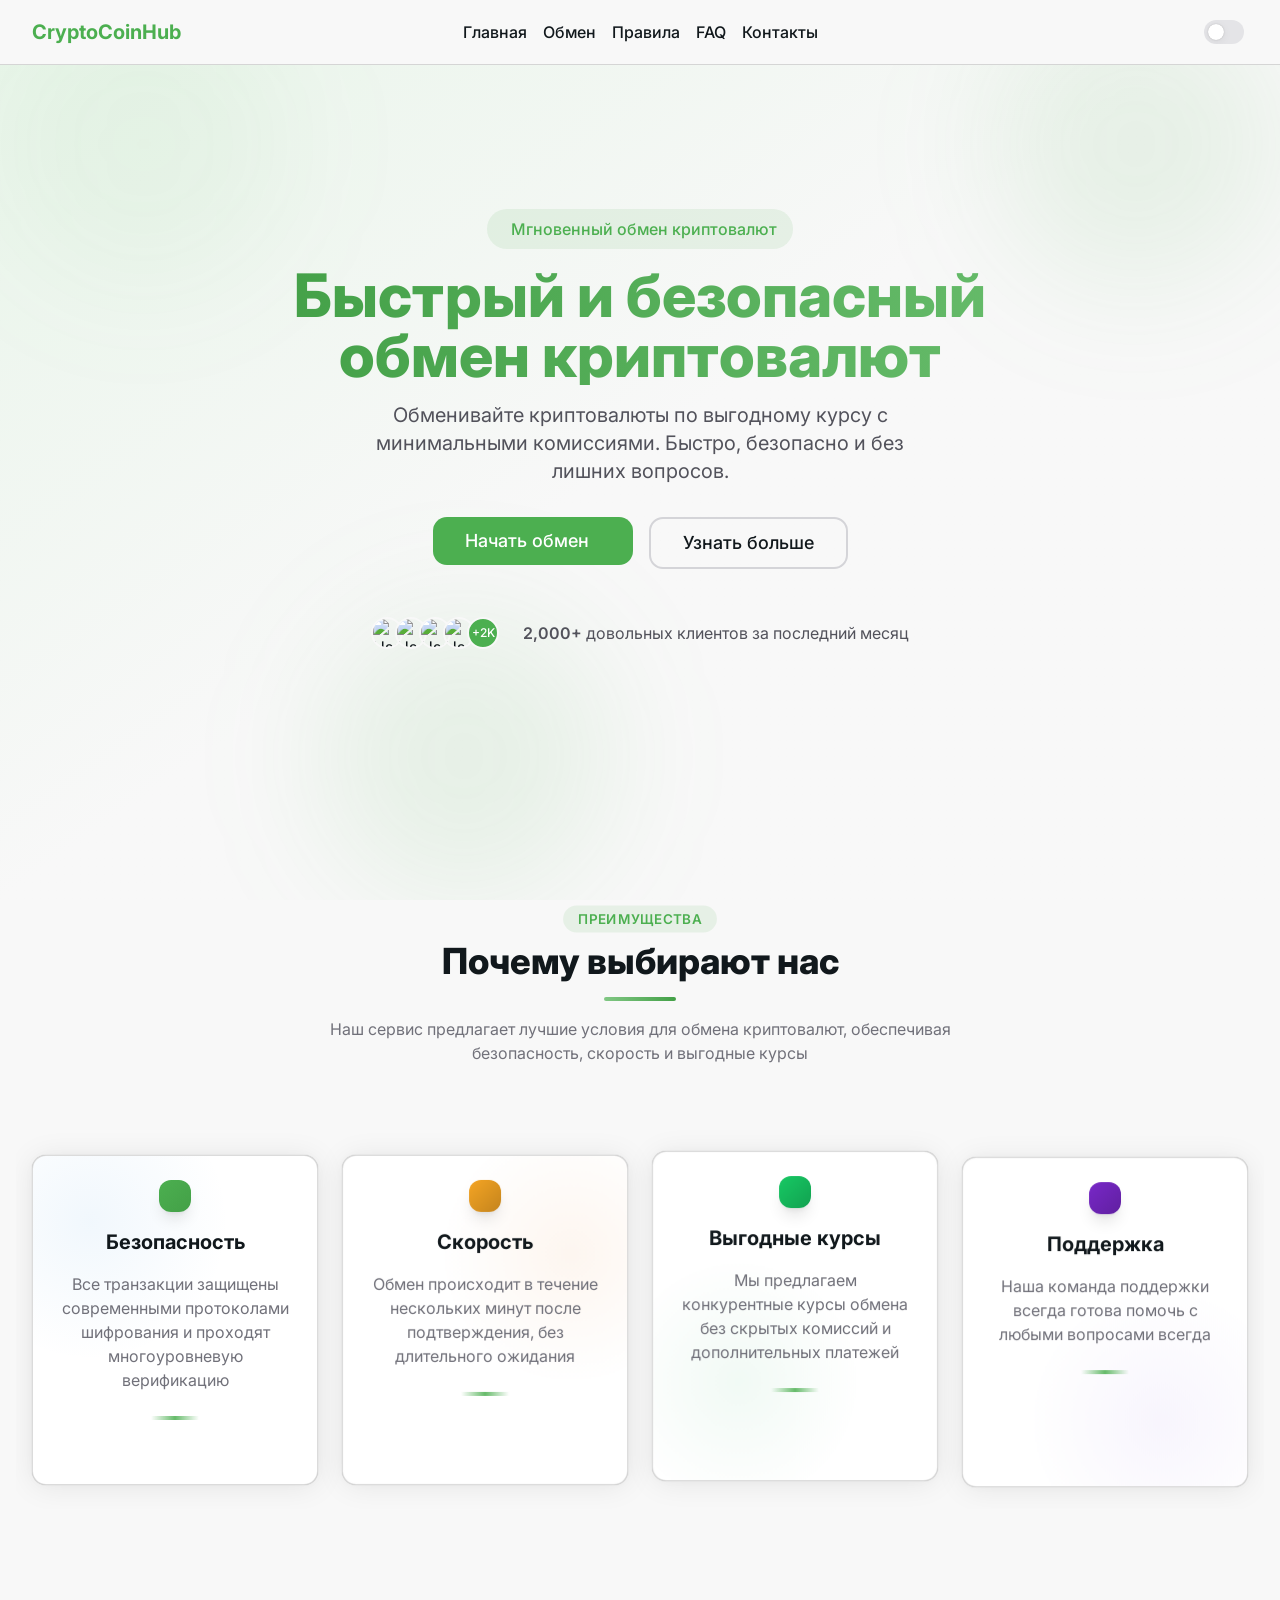
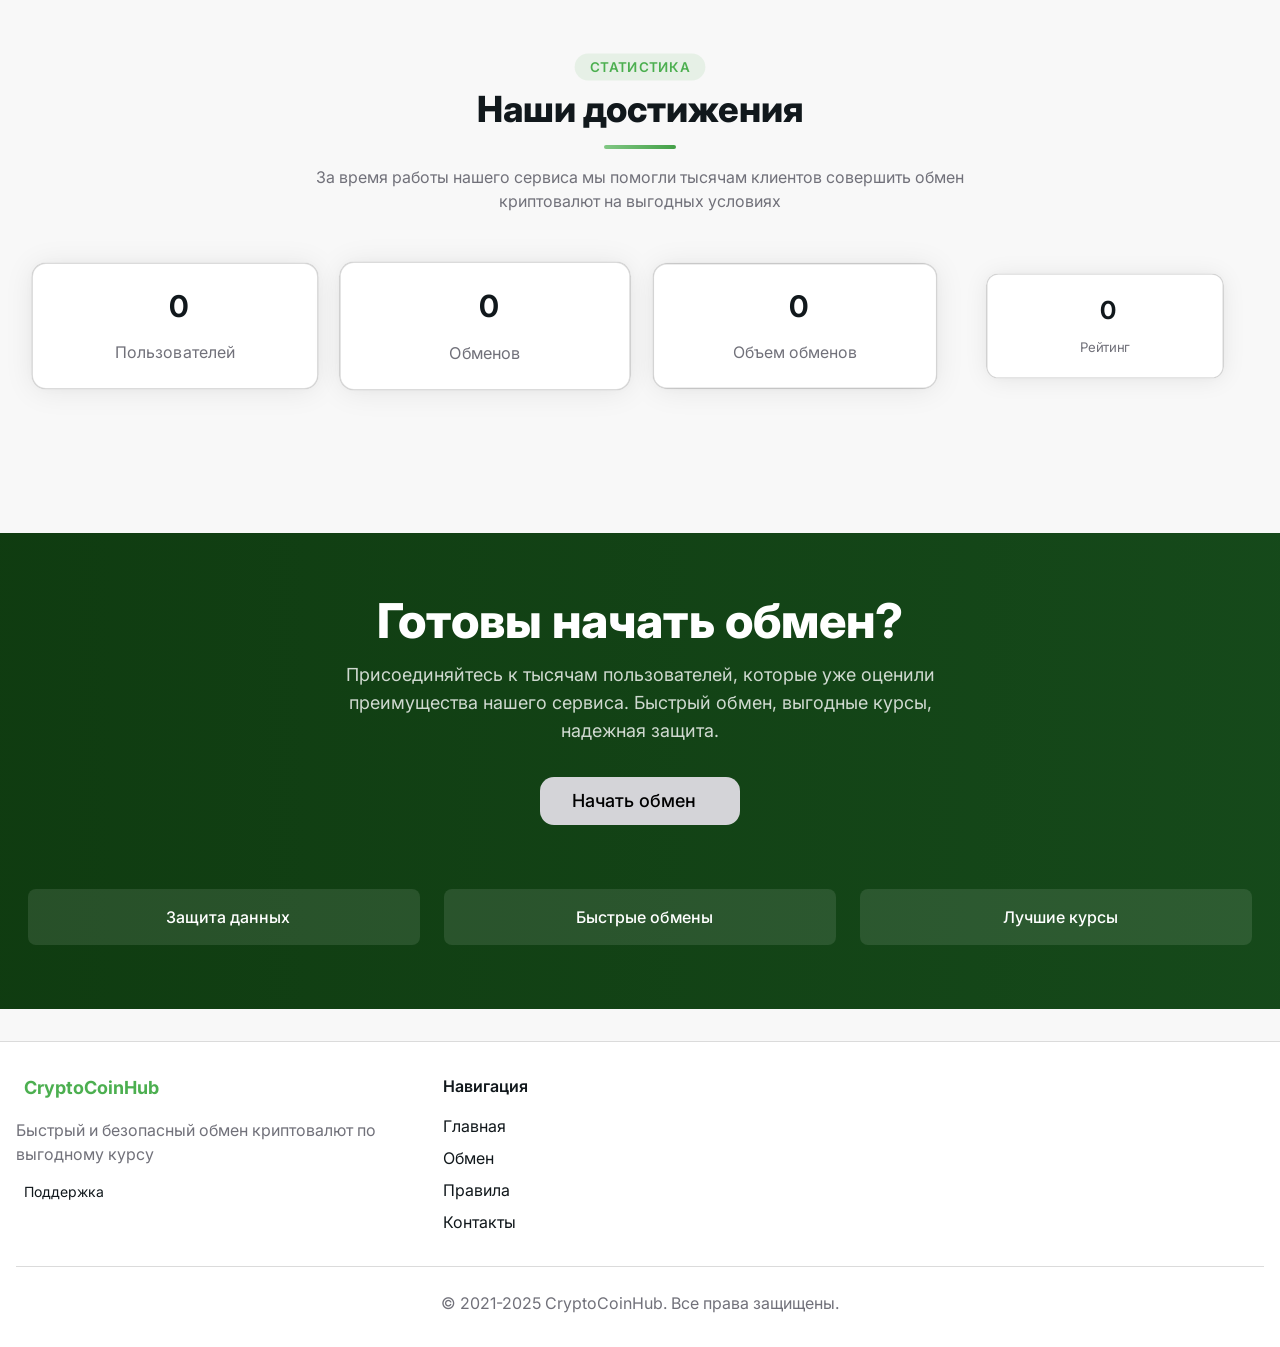
==== index.html @ 01d23c9b "update files" ====
<!DOCTYPE html>
<html lang="en">

<head>
    <meta charSet="utf-8" />
    <meta name="viewport" content="width=device-width, initial-scale=1" />
    <link rel="preload" as="image" href="https://i.pravatar.cc/100?img=11" />
    <link rel="preload" as="image" href="https://i.pravatar.cc/100?img=12" />
    <link rel="preload" as="image" href="https://i.pravatar.cc/100?img=13" />
    <link rel="preload" as="image" href="https://i.pravatar.cc/100?img=14" />
    <link rel="stylesheet" href="_next/static/css/76fdee3d57224645.css" data-precedence="next" />
    <link rel="preload" as="script" fetchPriority="low" href="_next/static/chunks/webpack-b80256ac2960b1bb.js" />
    <script src="_next/static/chunks/4bd1b696-6b23f3004966af74.js" async=""></script>
    <script src="_next/static/chunks/517-6c53d1a4845c2776.js" async=""></script>
    <script src="_next/static/chunks/main-app-82be982f84f84237.js" async=""></script>
    <script src="_next/static/chunks/574-11911871c786ce75.js" async=""></script>
    <script src="_next/static/chunks/527-73f5bf5b595e9e9c.js" async=""></script>
    <script src="_next/static/chunks/app/layout-f7f833cb6645767d.js" async=""></script>
    <script src="_next/static/chunks/446-f401d838b2f1fe6f.js" async=""></script>
    <script src="_next/static/chunks/773-eb578dd58d06168a.js" async=""></script>
    <script src="_next/static/chunks/621-b82dd27744a57e65.js" async=""></script>
    <script src="_next/static/chunks/629-bac7dbb48e883aec.js" async=""></script>
    <script src="_next/static/chunks/app/page-ee3e20c31c9a5295.js" async=""></script>
    <title>CryptoCoinHub</title>
    <meta name="description" content="CryptoCoinHub - лучший обменик в снг" />
    <link rel="icon" href="favicon.ico" />
    <script src="_next/static/chunks/polyfills-42372ed130431b0a.js" noModule=""></script>
</head>

<body class="antialiased">
    <div data-overlay-container="true">
        <script>((e, t, n, r, a, i, o, s) => { let c = document.documentElement, l = ["light", "dark"]; function u(t) { (Array.isArray(e) ? e : [e]).forEach(e => { let n = "class" === e, r = n && i ? a.map(e => i[e] || e) : a; n ? (c.classList.remove(...r), c.classList.add(i && i[t] ? i[t] : t)) : c.setAttribute(e, t) }), s && l.includes(t) && (c.style.colorScheme = t) } if (r) u(r); else try { let e = localStorage.getItem(t) || n, r = o && "system" === e ? window.matchMedia("(prefers-color-scheme: dark)").matches ? "dark" : "light" : e; u(r) } catch (e) { } })("class", "theme", "system", null, ["light", "dark"], null, true, true)</script>
        <div class="min-h-screen flex flex-col overflow-x-hidden">
            <nav class="flex z-40 w-full h-auto items-center justify-center data-[menu-open=true]:border-none sticky top-0 inset-x-0 border-b border-divider backdrop-blur-lg data-[menu-open=true]:backdrop-blur-xl backdrop-saturate-150 bg-background"
                style="--navbar-height:4rem">
                <header
                    class="z-40 flex px-6 gap-4 w-full flex-row relative flex-nowrap items-center justify-between h-[var(--navbar-height)] max-w-[1280px]">
                    <ul class="flex gap-4 h-full flex-row flex-nowrap items-center data-[justify=start]:justify-start data-[justify=start]:flex-grow data-[justify=start]:basis-0 data-[justify=center]:justify-center data-[justify=end]:justify-end data-[justify=end]:flex-grow data-[justify=end]:basis-0"
                        data-justify="start"><button
                            class="group flex items-center justify-center w-6 h-full rounded-small tap-highlight-transparent outline-none data-[focus-visible=true]:z-10 data-[focus-visible=true]:outline-2 data-[focus-visible=true]:outline-focus data-[focus-visible=true]:outline-offset-2 sm:hidden"
                            type="button" aria-label="Открыть меню" aria-pressed="false"><span class="sr-only">open
                                navigation menu</span><span
                                class="w-full h-full pointer-events-none flex flex-col items-center justify-center text-inherit group-data-[pressed=true]:opacity-70 transition-opacity before:content-[&#x27;&#x27;] before:block before:h-px before:w-6 before:bg-current before:transition-transform before:duration-150 before:-translate-y-1 before:rotate-0 group-data-[open=true]:before:translate-y-px group-data-[open=true]:before:rotate-45 after:content-[&#x27;&#x27;] after:block after:h-px after:w-6 after:bg-current after:transition-transform after:duration-150 after:translate-y-1 after:rotate-0 group-data-[open=true]:after:translate-y-0 group-data-[open=true]:after:-rotate-45"></span></button>
                        <div
                            class="flex basis-0 flex-row flex-grow flex-nowrap justify-start bg-transparent items-center no-underline text-medium whitespace-nowrap box-border">
                            <a class="relative tap-highlight-transparent outline-none data-[focus-visible=true]:z-10 data-[focus-visible=true]:outline-2 data-[focus-visible=true]:outline-focus data-[focus-visible=true]:outline-offset-2 text-medium no-underline hover:opacity-80 active:opacity-disabled transition-opacity font-bold text-inherit flex items-center gap-2"
                                href="index.html" tabindex="0" role="link"><span></span>
                                <p class="text-primary text-xl">CryptoCoinHub</p>
                            </a></div>
                    </ul>
                    <ul class="h-full flex-row flex-nowrap items-center data-[justify=start]:justify-start data-[justify=start]:flex-grow data-[justify=start]:basis-0 data-[justify=center]:justify-center data-[justify=end]:justify-end data-[justify=end]:flex-grow data-[justify=end]:basis-0 max-md:hidden flex gap-4"
                        data-justify="center">
                        <li class="text-medium whitespace-nowrap box-border list-none data-[active=true]:font-semibold"
                            data-active="true"><a
                                class="relative inline-flex items-center tap-highlight-transparent outline-none data-[focus-visible=true]:z-10 data-[focus-visible=true]:outline-2 data-[focus-visible=true]:outline-focus data-[focus-visible=true]:outline-offset-2 text-medium text-primary no-underline hover:opacity-80 active:opacity-disabled transition-opacity font-medium"
                                href="index.html" tabindex="0" role="link">Главная</a></li>
                        <li class="text-medium whitespace-nowrap box-border list-none data-[active=true]:font-semibold">
                            <a class="relative inline-flex items-center tap-highlight-transparent outline-none data-[focus-visible=true]:z-10 data-[focus-visible=true]:outline-2 data-[focus-visible=true]:outline-focus data-[focus-visible=true]:outline-offset-2 text-medium text-foreground no-underline hover:opacity-80 active:opacity-disabled transition-opacity font-medium"
                                href="exchange.html" tabindex="0" role="link">Обмен</a></li>
                        <li class="text-medium whitespace-nowrap box-border list-none data-[active=true]:font-semibold">
                            <a class="relative inline-flex items-center tap-highlight-transparent outline-none data-[focus-visible=true]:z-10 data-[focus-visible=true]:outline-2 data-[focus-visible=true]:outline-focus data-[focus-visible=true]:outline-offset-2 text-medium text-foreground no-underline hover:opacity-80 active:opacity-disabled transition-opacity font-medium"
                                href="rules.html" tabindex="0" role="link">Правила</a></li>
                        <li class="text-medium whitespace-nowrap box-border list-none data-[active=true]:font-semibold">
                            <a class="relative inline-flex items-center tap-highlight-transparent outline-none data-[focus-visible=true]:z-10 data-[focus-visible=true]:outline-2 data-[focus-visible=true]:outline-focus data-[focus-visible=true]:outline-offset-2 text-medium text-foreground no-underline hover:opacity-80 active:opacity-disabled transition-opacity font-medium"
                                href="faq.html" tabindex="0" role="link">FAQ</a></li>
                        <li class="text-medium whitespace-nowrap box-border list-none data-[active=true]:font-semibold">
                            <a class="relative inline-flex items-center tap-highlight-transparent outline-none data-[focus-visible=true]:z-10 data-[focus-visible=true]:outline-2 data-[focus-visible=true]:outline-focus data-[focus-visible=true]:outline-offset-2 text-medium text-foreground no-underline hover:opacity-80 active:opacity-disabled transition-opacity font-medium"
                                href="contacts.html" tabindex="0" role="link">Контакты</a></li>
                    </ul>
                    <ul class="flex gap-4 h-full flex-row flex-nowrap items-center data-[justify=start]:justify-start data-[justify=start]:flex-grow data-[justify=start]:basis-0 data-[justify=center]:justify-center data-[justify=end]:justify-end data-[justify=end]:flex-grow data-[justify=end]:basis-0"
                        data-justify="end">
                        <li
                            class="text-medium whitespace-nowrap box-border list-none data-[active=true]:font-semibold hidden sm:flex">
                            <div class="flex items-center gap-2"><span></span><label
                                    class="group relative max-w-fit inline-flex items-center justify-start cursor-pointer touch-none tap-highlight-transparent select-none mx-1"><input
                                        aria-labelledby=":R16tbtb:" type="checkbox" role="switch"
                                        class="[--cursor-hit-x:8px] font-inherit text-[100%] leading-[1.15] m-0 p-0 overflow-visible box-border absolute top-0 start-[calc(var(--cursor-hit-x)*-1)] w-[calc(100%+var(--cursor-hit-x)*2)] h-full opacity-[0.0001] z-[1] cursor-pointer disabled:cursor-default"
                                        value="" /><span aria-hidden="true"
                                        class="px-1 relative inline-flex items-center justify-start flex-shrink-0 overflow-hidden bg-default-200 rounded-full outline-none group-data-[focus-visible=true]:z-10 group-data-[focus-visible=true]:ring-2 group-data-[focus-visible=true]:ring-focus group-data-[focus-visible=true]:ring-offset-2 group-data-[focus-visible=true]:ring-offset-background group-data-[selected=true]:bg-primary group-data-[selected=true]:text-primary-foreground w-10 h-6 transition-background"><span
                                            class="z-10 flex items-center justify-center bg-white shadow-small rounded-full origin-right pointer-events-none w-4 h-4 text-tiny group-data-[selected=true]:ms-4 transition-all group-data-[pressed=true]:w-5 group-data-[selected]:group-data-[pressed]:ml-3"></span></span></label><span></span>
                            </div>
                        </li>
                    </ul>
                </header>
            </nav>
            <main class="flex-grow overflow-x-hidden ">
                <div class="space-y-20">
                    <div class="container mx-auto px-4 py-4 max-w-7xl">
                        <div
                            class="relative overflow-hidden -mx-4 px-4 sm:-mx-8 sm:px-8 md:-mx-12 md:px-12 lg:-mx-24 lg:px-24">
                            <div class="fixed top-0 left-0 inset-0 -z-10">
                                <div class="absolute inset-0 overflow-hidden">
                                    <div
                                        class="absolute inset-0 bg-gradient-to-br from-primary-50 via-background to-background">
                                    </div>
                                    <div
                                        class="absolute top-0 left-0 w-72 h-72 bg-primary/5 rounded-full filter blur-3xl animate-blob">
                                    </div>
                                    <div
                                        class="absolute top-0 right-0 w-72 h-72 bg-primary/10 rounded-full filter blur-3xl animate-blob animation-delay-2000">
                                    </div>
                                    <div
                                        class="absolute bottom-0 left-1/4 w-72 h-72 bg-primary/10 rounded-full filter blur-3xl animate-blob animation-delay-4000">
                                    </div>
                                    <div class="absolute inset-0 bg-grid-pattern opacity-[0.03]"></div>
                                </div>
                            </div>
                            <div class="container mx-auto px-4 py-16 md:py-24">
                                <div class="flex flex-col items-center text-center gap-8 max-w-3xl mx-auto">
                                    <div class="space-y-4">
                                        <div class="inline-block">
                                            <div class="flex items-center gap-2 bg-primary/10 px-4 py-2 rounded-full">
                                                <span></span><span class="text-primary font-medium">Мгновенный обмен
                                                    криптовалют</span></div>
                                        </div>
                                        <h1
                                            class="text-4xl sm:text-5xl md:text-6xl font-extrabold leading-tight bg-clip-text text-transparent bg-gradient-to-r from-primary-600 to-primary-400">
                                            Быстрый и безопасный обмен криптовалют</h1>
                                        <p class="text-base sm:text-xl text-default-600 max-w-xl mx-auto">Обменивайте
                                            криптовалюты по выгодному курсу с минимальными комиссиями. Быстро, безопасно
                                            и без лишних вопросов.</p>
                                    </div>
                                    <div class="flex flex-wrap gap-4 justify-center"><a
                                            class="tap-highlight-transparent no-underline hover:opacity-80 active:opacity-disabled transition-opacity z-0 group relative inline-flex items-center justify-center box-border appearance-none select-none whitespace-nowrap subpixel-antialiased overflow-hidden tap-highlight-transparent data-[pressed=true]:scale-[0.97] outline-none data-[focus-visible=true]:z-10 data-[focus-visible=true]:outline-2 data-[focus-visible=true]:outline-focus data-[focus-visible=true]:outline-offset-2 min-w-24 h-12 gap-3 rounded-large [&amp;&gt;svg]:max-w-[theme(spacing.8)] transition-transform-colors-opacity motion-reduce:transition-none bg-primary text-primary-foreground data-[hover=true]:opacity-hover font-medium text-lg px-8 py-6"
                                            href="exchange.html" tabindex="0" role="button">Начать
                                            обмен<span></span></a><a
                                            class="tap-highlight-transparent no-underline hover:opacity-80 active:opacity-disabled transition-opacity z-0 group relative inline-flex items-center justify-center box-border appearance-none select-none whitespace-nowrap subpixel-antialiased overflow-hidden tap-highlight-transparent data-[pressed=true]:scale-[0.97] outline-none data-[focus-visible=true]:z-10 data-[focus-visible=true]:outline-2 data-[focus-visible=true]:outline-focus data-[focus-visible=true]:outline-offset-2 border-medium min-w-24 h-12 gap-3 rounded-large [&amp;&gt;svg]:max-w-[theme(spacing.8)] transition-transform-colors-opacity motion-reduce:transition-none bg-transparent border-default text-foreground data-[hover=true]:opacity-hover font-medium text-lg px-8 py-6"
                                            href="rules.html" tabindex="0" role="button">Узнать больше</a></div>
                                    <div class="flex items-center gap-6 pt-4 max-sm:flex-col">
                                        <div class="flex -space-x-2">
                                            <div
                                                class="w-8 h-8 rounded-full border-2 border-background overflow-hidden">
                                                <img src="https://i.pravatar.cc/100?img=11" alt="User avatar"
                                                    class="w-full h-full object-cover" /></div>
                                            <div
                                                class="w-8 h-8 rounded-full border-2 border-background overflow-hidden">
                                                <img src="https://i.pravatar.cc/100?img=12" alt="User avatar"
                                                    class="w-full h-full object-cover" /></div>
                                            <div
                                                class="w-8 h-8 rounded-full border-2 border-background overflow-hidden">
                                                <img src="https://i.pravatar.cc/100?img=13" alt="User avatar"
                                                    class="w-full h-full object-cover" /></div>
                                            <div
                                                class="w-8 h-8 rounded-full border-2 border-background overflow-hidden">
                                                <img src="https://i.pravatar.cc/100?img=14" alt="User avatar"
                                                    class="w-full h-full object-cover" /></div>
                                            <div
                                                class="w-8 h-8 rounded-full bg-primary flex items-center justify-center text-white text-xs font-medium border-2 border-background">
                                                +2K</div>
                                        </div>
                                        <div class="text-default-600"><span class="font-semibold">2,000+</span>
                                            довольных клиентов за последний месяц</div>
                                    </div>
                                </div>
                            </div>
                            <div class="absolute z-0 animate-float text-3xl" style="top:25%;left:5%"><span></span></div>
                            <div class="absolute z-0 animate-float animation-delay-2000 text-2xl"
                                style="top:20%;right:10%"><span></span></div>
                            <div class="absolute z-0 animate-float animation-delay-3000 text-xl"
                                style="left:15%;bottom:15%"><span></span></div>
                            <div class="absolute z-0 animate-float animation-delay-1000 text-2xl"
                                style="top:40%;right:5%"><span></span></div>
                            <div class="absolute z-0 animate-float animation-delay-4000 text-2xl"
                                style="right:10%;bottom:30%"><span></span></div>
                        </div>
                    </div>
                    <div class="relative py-16 overflow-hidden" style="background-color:rgba(var(--content1), 0)">
                        <div class="container mx-auto px-4 relative z-10">
                            <div class="mb-12 text-center"
                                style="margin-bottom:50px;opacity:0;transform:translateY(30px)"><span
                                    class="inline-block text-primary text-sm font-semibold uppercase tracking-wider mb-2 px-4 py-1 rounded-full bg-primary/10"
                                    style="transform:scale(0)">Преимущества</span>
                                <h2 class="text-3xl md:text-4xl font-extrabold mb-4" style="opacity:0">Почему выбирают
                                    нас</h2>
                                <div class="w-24 h-1 bg-gradient-to-r from-primary-300 to-primary-600 rounded-full mx-auto"
                                    style="width:0px"></div>
                                <p class="mt-4 text-default-500 max-w-2xl mx-auto" style="opacity:0">Наш сервис
                                    предлагает лучшие условия для обмена криптовалют, обеспечивая безопасность, скорость
                                    и выгодные курсы</p>
                            </div>
                            <div class="grid grid-cols-1 md:grid-cols-2 lg:grid-cols-4 gap-6 mt-10">
                                <div class="h-full mt-10" style="opacity:0;transform:translateY(50px) rotateY(30deg)">
                                    <div class="flex flex-col text-foreground box-border bg-content1 outline-none data-[focus-visible=true]:z-10 data-[focus-visible=true]:outline-2 data-[focus-visible=true]:outline-focus data-[focus-visible=true]:outline-offset-2 shadow-medium rounded-large transition-transform-background motion-reduce:transition-none border border-divider h-full relative overflow-hidden"
                                        tabindex="-1">
                                        <div class="absolute inset-0 opacity-50"
                                            style="background:radial-gradient(circle at 20% 20%, rgba(66, 153, 225, 0.15) 0%, transparent 40%)">
                                        </div>
                                        <div
                                            class="absolute top-0 right-0 w-32 h-32 rounded-full blur-3xl opacity-20 bg-gradient-to-br ${feature.color} -translate-y-1/2 translate-x-1/2">
                                        </div>
                                        <div
                                            class="absolute -bottom-10 -left-10 w-40 h-40 rounded-full blur-3xl opacity-10 bg-gradient-to-tr ${feature.color}">
                                        </div>
                                        <div class="absolute rounded-full bg-primary-400 dark:bg-primary-500"
                                            style="left:29.49423576961405%;top:83.1219155605222%;width:5.968482201338805px;height:5.968482201338805px">
                                        </div>
                                        <div class="absolute rounded-full bg-primary-400 dark:bg-primary-500"
                                            style="left:1.4199719270910904%;top:30.089262875194954%;width:2.9231536196388896px;height:2.9231536196388896px">
                                        </div>
                                        <div class="absolute rounded-full bg-primary-400 dark:bg-primary-500"
                                            style="left:71.16346788891128%;top:32.745649875704494%;width:5.212279871892304px;height:5.212279871892304px">
                                        </div>
                                        <div class="absolute rounded-full bg-primary-400 dark:bg-primary-500"
                                            style="left:90.5760848572792%;top:86.35098504966369%;width:5.889970664199182px;height:5.889970664199182px">
                                        </div>
                                        <div class="absolute rounded-full bg-primary-400 dark:bg-primary-500"
                                            style="left:85.91397698626491%;top:56.66254567248108%;width:4.27110665226889px;height:4.27110665226889px">
                                        </div>
                                        <div
                                            class="w-full flex-auto place-content-inherit align-items-inherit h-auto break-words overflow-y-auto subpixel-antialiased flex flex-col items-center text-center gap-4 p-6 z-10 relative">
                                            <div
                                                class="bg-gradient-to-br from-primary-500 to-primary-600 p-4 rounded-xl shadow-lg">
                                                <span></span></div>
                                            <h3 class="text-xl font-bold" style="opacity:0">Безопасность</h3>
                                            <p class="text-default-500" style="opacity:0">Все транзакции защищены
                                                современными протоколами шифрования и проходят многоуровневую
                                                верификацию</p>
                                            <div class="w-12 h-1 bg-gradient-to-r from-transparent via-primary-400 to-transparent mt-2"
                                                style="width:0px"></div>
                                            <div
                                                class="absolute -z-10 inset-0 opacity-0 bg-gradient-to-b from-transparent to-primary-50/20 dark:to-primary-900/10">
                                            </div>
                                        </div>
                                    </div>
                                </div>
                                <div class="h-full mt-10" style="opacity:0;transform:translateY(50px) rotateY(30deg)">
                                    <div class="flex flex-col text-foreground box-border bg-content1 outline-none data-[focus-visible=true]:z-10 data-[focus-visible=true]:outline-2 data-[focus-visible=true]:outline-focus data-[focus-visible=true]:outline-offset-2 shadow-medium rounded-large transition-transform-background motion-reduce:transition-none border border-divider h-full relative overflow-hidden"
                                        tabindex="-1">
                                        <div class="absolute inset-0 opacity-50"
                                            style="background:radial-gradient(circle at 80% 30%, rgba(237, 137, 54, 0.15) 0%, transparent 40%)">
                                        </div>
                                        <div
                                            class="absolute top-0 right-0 w-32 h-32 rounded-full blur-3xl opacity-20 bg-gradient-to-br ${feature.color} -translate-y-1/2 translate-x-1/2">
                                        </div>
                                        <div
                                            class="absolute -bottom-10 -left-10 w-40 h-40 rounded-full blur-3xl opacity-10 bg-gradient-to-tr ${feature.color}">
                                        </div>
                                        <div class="absolute rounded-full bg-warning-400 dark:bg-warning-500"
                                            style="left:41.131001929125446%;top:32.28789900281412%;width:5.664775284764794px;height:5.664775284764794px">
                                        </div>
                                        <div class="absolute rounded-full bg-warning-400 dark:bg-warning-500"
                                            style="left:16.24357593014445%;top:19.92146002725237%;width:4.879857844012897px;height:4.879857844012897px">
                                        </div>
                                        <div class="absolute rounded-full bg-warning-400 dark:bg-warning-500"
                                            style="left:20.750617992793075%;top:79.59957661962625%;width:4.256480423173894px;height:4.256480423173894px">
                                        </div>
                                        <div class="absolute rounded-full bg-warning-400 dark:bg-warning-500"
                                            style="left:84.87539159513888%;top:61.00624724813184%;width:3.080064297573885px;height:3.080064297573885px">
                                        </div>
                                        <div class="absolute rounded-full bg-warning-400 dark:bg-warning-500"
                                            style="left:70.63275969888298%;top:36.34871601696419%;width:3.9371159414685595px;height:3.9371159414685595px">
                                        </div>
                                        <div
                                            class="w-full flex-auto place-content-inherit align-items-inherit h-auto break-words overflow-y-auto subpixel-antialiased flex flex-col items-center text-center gap-4 p-6 z-10 relative">
                                            <div
                                                class="bg-gradient-to-br from-warning-500 to-warning-600 p-4 rounded-xl shadow-lg">
                                                <span></span></div>
                                            <h3 class="text-xl font-bold" style="opacity:0">Скорость</h3>
                                            <p class="text-default-500" style="opacity:0">Обмен происходит в течение
                                                нескольких минут после подтверждения, без длительного ожидания</p>
                                            <div class="w-12 h-1 bg-gradient-to-r from-transparent via-primary-400 to-transparent mt-2"
                                                style="width:0px"></div>
                                            <div
                                                class="absolute -z-10 inset-0 opacity-0 bg-gradient-to-b from-transparent to-primary-50/20 dark:to-primary-900/10">
                                            </div>
                                        </div>
                                    </div>
                                </div>
                                <div class="h-full mt-10" style="opacity:0;transform:translateY(50px) rotateY(30deg)">
                                    <div class="flex flex-col text-foreground box-border bg-content1 outline-none data-[focus-visible=true]:z-10 data-[focus-visible=true]:outline-2 data-[focus-visible=true]:outline-focus data-[focus-visible=true]:outline-offset-2 shadow-medium rounded-large transition-transform-background motion-reduce:transition-none border border-divider h-full relative overflow-hidden"
                                        tabindex="-1">
                                        <div class="absolute inset-0 opacity-50"
                                            style="background:radial-gradient(circle at 30% 70%, rgba(72, 187, 120, 0.15) 0%, transparent 40%)">
                                        </div>
                                        <div
                                            class="absolute top-0 right-0 w-32 h-32 rounded-full blur-3xl opacity-20 bg-gradient-to-br ${feature.color} -translate-y-1/2 translate-x-1/2">
                                        </div>
                                        <div
                                            class="absolute -bottom-10 -left-10 w-40 h-40 rounded-full blur-3xl opacity-10 bg-gradient-to-tr ${feature.color}">
                                        </div>
                                        <div class="absolute rounded-full bg-success-400 dark:bg-success-500"
                                            style="left:2.8784480399980605%;top:95.8655382699997%;width:2.8363555813174255px;height:2.8363555813174255px">
                                        </div>
                                        <div class="absolute rounded-full bg-success-400 dark:bg-success-500"
                                            style="left:62.65180564929804%;top:7.024172181829469%;width:5.485411849866192px;height:5.485411849866192px">
                                        </div>
                                        <div class="absolute rounded-full bg-success-400 dark:bg-success-500"
                                            style="left:48.719067538385886%;top:98.65526832988274%;width:4.328438798339115px;height:4.328438798339115px">
                                        </div>
                                        <div class="absolute rounded-full bg-success-400 dark:bg-success-500"
                                            style="left:91.43991517392614%;top:59.133088984259196%;width:5.200408312755086px;height:5.200408312755086px">
                                        </div>
                                        <div class="absolute rounded-full bg-success-400 dark:bg-success-500"
                                            style="left:43.107204569661704%;top:74.58599564006734%;width:4.34422523128792px;height:4.34422523128792px">
                                        </div>
                                        <div
                                            class="w-full flex-auto place-content-inherit align-items-inherit h-auto break-words overflow-y-auto subpixel-antialiased flex flex-col items-center text-center gap-4 p-6 z-10 relative">
                                            <div
                                                class="bg-gradient-to-br from-success-500 to-success-600 p-4 rounded-xl shadow-lg">
                                                <span></span></div>
                                            <h3 class="text-xl font-bold" style="opacity:0">Выгодные курсы</h3>
                                            <p class="text-default-500" style="opacity:0">Мы предлагаем конкурентные
                                                курсы обмена без скрытых комиссий и дополнительных платежей</p>
                                            <div class="w-12 h-1 bg-gradient-to-r from-transparent via-primary-400 to-transparent mt-2"
                                                style="width:0px"></div>
                                            <div
                                                class="absolute -z-10 inset-0 opacity-0 bg-gradient-to-b from-transparent to-primary-50/20 dark:to-primary-900/10">
                                            </div>
                                        </div>
                                    </div>
                                </div>
                                <div class="h-full mt-10" style="opacity:0;transform:translateY(50px) rotateY(30deg)">
                                    <div class="flex flex-col text-foreground box-border bg-content1 outline-none data-[focus-visible=true]:z-10 data-[focus-visible=true]:outline-2 data-[focus-visible=true]:outline-focus data-[focus-visible=true]:outline-offset-2 shadow-medium rounded-large transition-transform-background motion-reduce:transition-none border border-divider h-full relative overflow-hidden"
                                        tabindex="-1">
                                        <div class="absolute inset-0 opacity-50"
                                            style="background:radial-gradient(circle at 70% 80%, rgba(159, 122, 234, 0.15) 0%, transparent 40%)">
                                        </div>
                                        <div
                                            class="absolute top-0 right-0 w-32 h-32 rounded-full blur-3xl opacity-20 bg-gradient-to-br ${feature.color} -translate-y-1/2 translate-x-1/2">
                                        </div>
                                        <div
                                            class="absolute -bottom-10 -left-10 w-40 h-40 rounded-full blur-3xl opacity-10 bg-gradient-to-tr ${feature.color}">
                                        </div>
                                        <div class="absolute rounded-full bg-secondary-400 dark:bg-secondary-500"
                                            style="left:79.75963011868059%;top:40.57451818808608%;width:2.967294972577837px;height:2.967294972577837px">
                                        </div>
                                        <div class="absolute rounded-full bg-secondary-400 dark:bg-secondary-500"
                                            style="left:6.783520623258199%;top:5.9692356057720275%;width:3.0516168425667107px;height:3.0516168425667107px">
                                        </div>
                                        <div class="absolute rounded-full bg-secondary-400 dark:bg-secondary-500"
                                            style="left:42.82073499700913%;top:54.524008317614545%;width:3.883750257118991px;height:3.883750257118991px">
                                        </div>
                                        <div class="absolute rounded-full bg-secondary-400 dark:bg-secondary-500"
                                            style="left:52.92028325657587%;top:12.192278858936035%;width:3.483187091793507px;height:3.483187091793507px">
                                        </div>
                                        <div class="absolute rounded-full bg-secondary-400 dark:bg-secondary-500"
                                            style="left:14.29112592085293%;top:56.045166861173065%;width:3.920948418065217px;height:3.920948418065217px">
                                        </div>
                                        <div
                                            class="w-full flex-auto place-content-inherit align-items-inherit h-auto break-words overflow-y-auto subpixel-antialiased flex flex-col items-center text-center gap-4 p-6 z-10 relative">
                                            <div
                                                class="bg-gradient-to-br from-secondary-500 to-secondary-600 p-4 rounded-xl shadow-lg">
                                                <span></span></div>
                                            <h3 class="text-xl font-bold" style="opacity:0">Поддержка</h3>
                                            <p class="text-default-500" style="opacity:0">Наша команда поддержки всегда
                                                готова помочь с любыми вопросами всегда</p>
                                            <div class="w-12 h-1 bg-gradient-to-r from-transparent via-primary-400 to-transparent mt-2"
                                                style="width:0px"></div>
                                            <div
                                                class="absolute -z-10 inset-0 opacity-0 bg-gradient-to-b from-transparent to-primary-50/20 dark:to-primary-900/10">
                                            </div>
                                        </div>
                                    </div>
                                </div>
                            </div>
                        </div>
                    </div>
                    <div class="container mx-auto px-4 py-16">
                        <div class="mb-12 text-center" style="margin-bottom:50px;opacity:0;transform:translateY(30px)">
                            <span
                                class="inline-block text-primary text-sm font-semibold uppercase tracking-wider mb-2 px-4 py-1 rounded-full bg-primary/10"
                                style="transform:scale(0)">Статистика</span>
                            <h2 class="text-3xl md:text-4xl font-extrabold mb-4" style="opacity:0">Наши достижения</h2>
                            <div class="w-24 h-1 bg-gradient-to-r from-primary-300 to-primary-600 rounded-full mx-auto"
                                style="width:0px"></div>
                            <p class="mt-4 text-default-500 max-w-2xl mx-auto" style="opacity:0">За время работы нашего
                                сервиса мы помогли тысячам клиентов совершить обмен криптовалют на выгодных условиях</p>
                        </div>
                        <div class="grid grid-cols-2 lg:grid-cols-4 gap-6">
                            <div style="opacity:0;transform:scale(0.8)">
                                <div class="flex flex-col text-foreground box-border bg-content1 outline-none data-[focus-visible=true]:z-10 data-[focus-visible=true]:outline-2 data-[focus-visible=true]:outline-focus data-[focus-visible=true]:outline-offset-2 shadow-medium rounded-large transition-transform-background motion-reduce:transition-none border border-divider h-full relative overflow-hidden"
                                    tabindex="-1">
                                    <div
                                        class="w-full flex-auto place-content-inherit align-items-inherit h-auto break-words overflow-y-auto subpixel-antialiased flex flex-col items-center text-center gap-4 p-6 z-10 relative">
                                        <p class="text-3xl font-bold inline-flex items-center gap-2" style="opacity:0">
                                            <span></span><span>0</span></p>
                                        <p class="text-default-500">Пользователей</p>
                                    </div>
                                </div>
                            </div>
                            <div style="opacity:0;transform:scale(0.8)">
                                <div class="flex flex-col text-foreground box-border bg-content1 outline-none data-[focus-visible=true]:z-10 data-[focus-visible=true]:outline-2 data-[focus-visible=true]:outline-focus data-[focus-visible=true]:outline-offset-2 shadow-medium rounded-large transition-transform-background motion-reduce:transition-none border border-divider h-full relative overflow-hidden"
                                    tabindex="-1">
                                    <div
                                        class="w-full flex-auto place-content-inherit align-items-inherit h-auto break-words overflow-y-auto subpixel-antialiased flex flex-col items-center text-center gap-4 p-6 z-10 relative">
                                        <p class="text-3xl font-bold inline-flex items-center gap-2" style="opacity:0">
                                            <span></span><span>0</span></p>
                                        <p class="text-default-500">Обменов</p>
                                    </div>
                                </div>
                            </div>
                            <div style="opacity:0;transform:scale(0.8)">
                                <div class="flex flex-col text-foreground box-border bg-content1 outline-none data-[focus-visible=true]:z-10 data-[focus-visible=true]:outline-2 data-[focus-visible=true]:outline-focus data-[focus-visible=true]:outline-offset-2 shadow-medium rounded-large transition-transform-background motion-reduce:transition-none border border-divider h-full relative overflow-hidden"
                                    tabindex="-1">
                                    <div
                                        class="w-full flex-auto place-content-inherit align-items-inherit h-auto break-words overflow-y-auto subpixel-antialiased flex flex-col items-center text-center gap-4 p-6 z-10 relative">
                                        <p class="text-3xl font-bold inline-flex items-center gap-2" style="opacity:0">
                                            <span></span><span>0</span></p>
                                        <p class="text-default-500">Объем обменов</p>
                                    </div>
                                </div>
                            </div>
                            <div style="opacity:0;transform:scale(0.8)">
                                <div class="flex flex-col text-foreground box-border bg-content1 outline-none data-[focus-visible=true]:z-10 data-[focus-visible=true]:outline-2 data-[focus-visible=true]:outline-focus data-[focus-visible=true]:outline-offset-2 shadow-medium rounded-large transition-transform-background motion-reduce:transition-none border border-divider h-full relative overflow-hidden"
                                    tabindex="-1">
                                    <div
                                        class="w-full flex-auto place-content-inherit align-items-inherit h-auto break-words overflow-y-auto subpixel-antialiased flex flex-col items-center text-center gap-4 p-6 z-10 relative">
                                        <p class="text-3xl font-bold inline-flex items-center gap-2" style="opacity:0">
                                            <span></span><span>0</span></p>
                                        <p class="text-default-500">Рейтинг</p>
                                    </div>
                                </div>
                            </div>
                        </div>
                    </div>
                    <div class="mt-16 -mx-4 sm:-mx-8 md:-mx-12 lg:-mx-24">
                        <div class="relative overflow-hidden">
                            <div class="absolute inset-0 -z-10">
                                <div class="absolute inset-0 bg-gradient-to-r from-[#0F3B10] to-[#164A1B]"></div>
                                <div
                                    class="absolute inset-0 opacity-10 bg-[radial-gradient(circle_at_center,_rgba(255,255,255,0.4)_0,_rgba(255,255,255,0)_50%)]">
                                </div>
                                <div
                                    class="absolute inset-0 bg-[url(&#x27;https://grainy-gradients.vercel.app/noise.svg&#x27;)] opacity-[0.03]">
                                </div>
                                <div
                                    class="absolute inset-0 bg-[radial-gradient(circle_at_top_right,_rgba(66,189,65,0.1)_0,_rgba(0,0,0,0)_60%)]">
                                </div>
                                <div
                                    class="absolute inset-0 bg-[radial-gradient(circle_at_bottom_left,_rgba(66,189,65,0.05)_0,_rgba(0,0,0,0)_60%)]">
                                </div>
                            </div>
                            <div class="container mx-auto px-4">
                                <div class="flex flex-col relative overflow-hidden h-auto text-foreground box-border outline-none data-[focus-visible=true]:z-10 data-[focus-visible=true]:outline-2 data-[focus-visible=true]:outline-focus data-[focus-visible=true]:outline-offset-2 rounded-large transition-transform-background motion-reduce:transition-none border-none bg-transparent shadow-none"
                                    tabindex="-1">
                                    <div
                                        class="relative flex w-full p-3 flex-auto flex-col place-content-inherit align-items-inherit h-auto break-words text-left overflow-y-auto subpixel-antialiased py-16">
                                        <div class="flex flex-col items-center text-center gap-8">
                                            <div class="space-y-4 max-w-2xl">
                                                <h2 class="text-4xl md:text-5xl font-extrabold text-white">Готовы начать
                                                    обмен?</h2>
                                                <p class="text-white/80 text-lg">Присоединяйтесь к тысячам
                                                    пользователей, которые уже оценили преимущества нашего сервиса.
                                                    Быстрый обмен, выгодные курсы, надежная защита.</p>
                                            </div>
                                            <div class="flex flex-wrap gap-4 justify-center"><a
                                                    class="tap-highlight-transparent no-underline hover:opacity-80 active:opacity-disabled transition-opacity z-0 group relative inline-flex items-center justify-center box-border appearance-none select-none whitespace-nowrap subpixel-antialiased overflow-hidden tap-highlight-transparent data-[pressed=true]:scale-[0.97] outline-none data-[focus-visible=true]:z-10 data-[focus-visible=true]:outline-2 data-[focus-visible=true]:outline-focus data-[focus-visible=true]:outline-offset-2 min-w-24 h-12 gap-3 rounded-large [&amp;&gt;svg]:max-w-[theme(spacing.8)] transition-transform-colors-opacity motion-reduce:transition-none bg-default text-default-foreground data-[hover=true]:opacity-hover font-medium text-lg px-8"
                                                    href="exchange.html" tabindex="0" role="button">Начать
                                                    обмен<span></span></a></div>
                                            <div class="grid grid-cols-1 md:grid-cols-3 gap-6 w-full mt-8">
                                                <div
                                                    class="flex items-center justify-center gap-2 bg-white/10 p-4 rounded-lg">
                                                    <span></span><span class="text-white font-medium">Защита
                                                        данных</span></div>
                                                <div
                                                    class="flex items-center justify-center gap-2 bg-white/10 p-4 rounded-lg">
                                                    <span></span><span class="text-white font-medium">Круглосуточная
                                                        работа</span></div>
                                                <div
                                                    class="flex items-center justify-center gap-2 bg-white/10 p-4 rounded-lg">
                                                    <span></span><span class="text-white font-medium">Лучшие
                                                        курсы</span></div>
                                            </div>
                                        </div>
                                    </div>
                                </div>
                            </div>
                        </div>
                    </div>
                </div>
            </main>
            <footer class="bg-content1 py-8 border-t border-divider">
                <div class="container mx-auto px-4 max-w-7xl">
                    <div class="grid grid-cols-1 md:grid-cols-3 gap-8">
                        <div>
                            <div class="flex items-center gap-2 mb-4"><span></span>
                                <h3 class="text-lg font-bold text-primary">CryptoCoinHub</h3>
                            </div>
                            <p class="text-default-500 mb-4">Быстрый и безопасный обмен криптовалют по выгодному курсу
                            </p>
                            <div class="flex gap-4"><a
                                    class="relative tap-highlight-transparent outline-none data-[focus-visible=true]:z-10 data-[focus-visible=true]:outline-2 data-[focus-visible=true]:outline-focus data-[focus-visible=true]:outline-offset-2 text-medium text-foreground no-underline hover:opacity-80 active:opacity-disabled transition-opacity flex items-center gap-2"
                                    aria-label="Telegram" href="https://t.me/cryptocoinhub_net" target="_blank"
                                    rel="noopener noreferrer" tabindex="0" role="link"><span></span>
                                    <div class="text-sm">Поддержка</div>
                                </a></div>
                        </div>
                        <div>
                            <h4 class="font-semibold mb-4">Навигация</h4>
                            <ul class="space-y-2">
                                <li><a class="relative inline-flex items-center tap-highlight-transparent outline-none data-[focus-visible=true]:z-10 data-[focus-visible=true]:outline-2 data-[focus-visible=true]:outline-focus data-[focus-visible=true]:outline-offset-2 text-medium text-foreground no-underline hover:opacity-80 active:opacity-disabled transition-opacity"
                                        href="index.html" tabindex="0" role="link">Главная</a></li>
                                <li><a class="relative inline-flex items-center tap-highlight-transparent outline-none data-[focus-visible=true]:z-10 data-[focus-visible=true]:outline-2 data-[focus-visible=true]:outline-focus data-[focus-visible=true]:outline-offset-2 text-medium text-foreground no-underline hover:opacity-80 active:opacity-disabled transition-opacity"
                                        href="exchange.html" tabindex="0" role="link">Обмен</a></li>
                                <li><a class="relative inline-flex items-center tap-highlight-transparent outline-none data-[focus-visible=true]:z-10 data-[focus-visible=true]:outline-2 data-[focus-visible=true]:outline-focus data-[focus-visible=true]:outline-offset-2 text-medium text-foreground no-underline hover:opacity-80 active:opacity-disabled transition-opacity"
                                        href="rules.html" tabindex="0" role="link">Правила</a></li>
                                <li><a class="relative inline-flex items-center tap-highlight-transparent outline-none data-[focus-visible=true]:z-10 data-[focus-visible=true]:outline-2 data-[focus-visible=true]:outline-focus data-[focus-visible=true]:outline-offset-2 text-medium text-foreground no-underline hover:opacity-80 active:opacity-disabled transition-opacity"
                                        href="contacts.html" tabindex="0" role="link">Контакты</a></li>
                            </ul>
                        </div>
                        <div>
                            <h4 class="font-semibold mb-4">Аккаунт</h4>
                            <ul class="space-y-2">
                                <li><a class="relative inline-flex items-center tap-highlight-transparent outline-none data-[focus-visible=true]:z-10 data-[focus-visible=true]:outline-2 data-[focus-visible=true]:outline-focus data-[focus-visible=true]:outline-offset-2 text-medium text-foreground no-underline hover:opacity-80 active:opacity-disabled transition-opacity"
                                        href="join/login.html" tabindex="0" role="link">Вход</a></li>
                                <li><a class="relative inline-flex items-center tap-highlight-transparent outline-none data-[focus-visible=true]:z-10 data-[focus-visible=true]:outline-2 data-[focus-visible=true]:outline-focus data-[focus-visible=true]:outline-offset-2 text-medium text-foreground no-underline hover:opacity-80 active:opacity-disabled transition-opacity"
                                        href="join/register.html" tabindex="0" role="link">Регистрация</a></li>
                            </ul>
                        </div>
                    </div>
                    <div class="border-t border-divider mt-8 pt-6 text-center text-default-500">
                        <p>© 2024 CryptoCoinHub. Все права защищены.</p>
                    </div>
                </div>
            </footer>
        </div>
    </div>
    <script src="_next/static/chunks/webpack-b80256ac2960b1bb.js" async=""></script>
    <script>(self.__next_f = self.__next_f || []).push([0])</script>
    <script>self.__next_f.push([1, "1:\"$Sreact.fragment\"\n2:I[58909,[\"574\",\"static/chunks/574-11911871c786ce75.js\",\"527\",\"static/chunks/527-73f5bf5b595e9e9c.js\",\"177\",\"static/chunks/app/layout-f7f833cb6645767d.js\"],\"default\"]\n3:I[15244,[],\"\"]\n4:I[43866,[],\"\"]\n5:I[57033,[],\"ClientPageRoot\"]\n6:I[88542,[\"446\",\"static/chunks/446-f401d838b2f1fe6f.js\",\"574\",\"static/chunks/574-11911871c786ce75.js\",\"773\",\"static/chunks/773-eb578dd58d06168a.js\",\"527\",\"static/chunks/527-73f5bf5b595e9e9c.js\",\"621\",\"static/chunks/621-b82dd27744a57e65.js\",\"629\",\"static/chunks/629-bac7dbb48e883aec.js\",\"974\",\"static/chunks/app/page-ee3e20c31c9a5295.js\"],\"default\"]\n9:I[86213,[],\"OutletBoundary\"]\nb:I[86213,[],\"MetadataBoundary\"]\nd:I[86213,[],\"ViewportBoundary\"]\nf:I[34835,[],\"\"]\n:HL[\"/_next/static/css/76fdee3d57224645.css\",\"style\"]\n"])</script>
    <script>self.__next_f.push([1, "0:{\"P\":null,\"b\":\"SEM8c4wMUCp-Wo59DHj06\",\"p\":\"\",\"c\":[\"\",\"\"],\"i\":false,\"f\":[[[\"\",{\"children\":[\"__PAGE__\",{}]},\"$undefined\",\"$undefined\",true],[\"\",[\"$\",\"$1\",\"c\",{\"children\":[[[\"$\",\"link\",\"0\",{\"rel\":\"stylesheet\",\"href\":\"/_next/static/css/76fdee3d57224645.css\",\"precedence\":\"next\",\"crossOrigin\":\"$undefined\",\"nonce\":\"$undefined\"}]],[\"$\",\"html\",null,{\"lang\":\"en\",\"children\":[\"$\",\"body\",null,{\"className\":\"antialiased\",\"children\":[\"$\",\"$L2\",null,{\"children\":[\"$\",\"$L3\",null,{\"parallelRouterKey\":\"children\",\"segmentPath\":[\"children\"],\"error\":\"$undefined\",\"errorStyles\":\"$undefined\",\"errorScripts\":\"$undefined\",\"template\":[\"$\",\"$L4\",null,{}],\"templateStyles\":\"$undefined\",\"templateScripts\":\"$undefined\",\"notFound\":[[],[[\"$\",\"title\",null,{\"children\":\"404: This page could not be found.\"}],[\"$\",\"div\",null,{\"style\":{\"fontFamily\":\"system-ui,\\\"Segoe UI\\\",Roboto,Helvetica,Arial,sans-serif,\\\"Apple Color Emoji\\\",\\\"Segoe UI Emoji\\\"\",\"height\":\"100vh\",\"textAlign\":\"center\",\"display\":\"flex\",\"flexDirection\":\"column\",\"alignItems\":\"center\",\"justifyContent\":\"center\"},\"children\":[\"$\",\"div\",null,{\"children\":[[\"$\",\"style\",null,{\"dangerouslySetInnerHTML\":{\"__html\":\"body{color:#000;background:#fff;margin:0}.next-error-h1{border-right:1px solid rgba(0,0,0,.3)}@media (prefers-color-scheme:dark){body{color:#fff;background:#000}.next-error-h1{border-right:1px solid rgba(255,255,255,.3)}}\"}}],[\"$\",\"h1\",null,{\"className\":\"next-error-h1\",\"style\":{\"display\":\"inline-block\",\"margin\":\"0 20px 0 0\",\"padding\":\"0 23px 0 0\",\"fontSize\":24,\"fontWeight\":500,\"verticalAlign\":\"top\",\"lineHeight\":\"49px\"},\"children\":404}],[\"$\",\"div\",null,{\"style\":{\"display\":\"inline-block\"},\"children\":[\"$\",\"h2\",null,{\"style\":{\"fontSize\":14,\"fontWeight\":400,\"lineHeight\":\"49px\",\"margin\":0},\"children\":\"This page could not be found.\"}]}]]}]}]]],\"forbidden\":\"$undefined\",\"unauthorized\":\"$undefined\"}]}]}]}]]}],{\"children\":[\"__PAGE__\",[\"$\",\"$1\",\"c\",{\"children\":[[\"$\",\"$L5\",null,{\"Component\":\"$6\",\"searchParams\":{},\"params\":{},\"promises\":[\"$@7\",\"$@8\"]}],null,[\"$\",\"$L9\",null,{\"children\":\"$La\"}]]}],{},null,false]},null,false],[\"$\",\"$1\",\"h\",{\"children\":[null,[\"$\",\"$1\",\"eBOV64Sxh08rnNA9-pmur\",{\"children\":[[\"$\",\"$Lb\",null,{\"children\":\"$Lc\"}],[\"$\",\"$Ld\",null,{\"children\":\"$Le\"}],null]}]]}],false]],\"m\":\"$undefined\",\"G\":[\"$f\",\"$undefined\"],\"s\":false,\"S\":true}\n"])</script>
    <script>self.__next_f.push([1, "7:{}\n8:{}\n"])</script>
    <script>self.__next_f.push([1, "e:[[\"$\",\"meta\",\"0\",{\"name\":\"viewport\",\"content\":\"width=device-width, initial-scale=1\"}]]\nc:[[\"$\",\"meta\",\"0\",{\"charSet\":\"utf-8\"}],[\"$\",\"title\",\"1\",{\"children\":\"CryptoCoinHub\"}],[\"$\",\"meta\",\"2\",{\"name\":\"description\",\"content\":\"CryptoCoinHub - лучший обменик в снг\"}],[\"$\",\"link\",\"3\",{\"rel\":\"icon\",\"href\":\"/favicon.ico\"}]]\n"])</script>
    <script>self.__next_f.push([1, "a:null\n"])</script>
</body>

</html>
---- _next/static/css/76fdee3d57224645.css ----
@import url("https://fonts.googleapis.com/css2?family=Inter:wght@300;400;500;600;700;800&display=swap");
*,
:after,
:before {
  --tw-border-spacing-x: 0;
  --tw-border-spacing-y: 0;
  --tw-translate-x: 0;
  --tw-translate-y: 0;
  --tw-rotate: 0;
  --tw-skew-x: 0;
  --tw-skew-y: 0;
  --tw-scale-x: 1;
  --tw-scale-y: 1;
  --tw-pan-x: ;
  --tw-pan-y: ;
  --tw-pinch-zoom: ;
  --tw-scroll-snap-strictness: proximity;
  --tw-gradient-from-position: ;
  --tw-gradient-via-position: ;
  --tw-gradient-to-position: ;
  --tw-ordinal: ;
  --tw-slashed-zero: ;
  --tw-numeric-figure: ;
  --tw-numeric-spacing: ;
  --tw-numeric-fraction: ;
  --tw-ring-inset: ;
  --tw-ring-offset-width: 0px;
  --tw-ring-offset-color: #fff;
  --tw-ring-color: rgba(59, 130, 246, 0.5);
  --tw-ring-offset-shadow: 0 0 #0000;
  --tw-ring-shadow: 0 0 #0000;
  --tw-shadow: 0 0 #0000;
  --tw-shadow-colored: 0 0 #0000;
  --tw-blur: ;
  --tw-brightness: ;
  --tw-contrast: ;
  --tw-grayscale: ;
  --tw-hue-rotate: ;
  --tw-invert: ;
  --tw-saturate: ;
  --tw-sepia: ;
  --tw-drop-shadow: ;
  --tw-backdrop-blur: ;
  --tw-backdrop-brightness: ;
  --tw-backdrop-contrast: ;
  --tw-backdrop-grayscale: ;
  --tw-backdrop-hue-rotate: ;
  --tw-backdrop-invert: ;
  --tw-backdrop-opacity: ;
  --tw-backdrop-saturate: ;
  --tw-backdrop-sepia: ;
  --tw-contain-size: ;
  --tw-contain-layout: ;
  --tw-contain-paint: ;
  --tw-contain-style: ;
}
::backdrop {
  --tw-border-spacing-x: 0;
  --tw-border-spacing-y: 0;
  --tw-translate-x: 0;
  --tw-translate-y: 0;
  --tw-rotate: 0;
  --tw-skew-x: 0;
  --tw-skew-y: 0;
  --tw-scale-x: 1;
  --tw-scale-y: 1;
  --tw-pan-x: ;
  --tw-pan-y: ;
  --tw-pinch-zoom: ;
  --tw-scroll-snap-strictness: proximity;
  --tw-gradient-from-position: ;
  --tw-gradient-via-position: ;
  --tw-gradient-to-position: ;
  --tw-ordinal: ;
  --tw-slashed-zero: ;
  --tw-numeric-figure: ;
  --tw-numeric-spacing: ;
  --tw-numeric-fraction: ;
  --tw-ring-inset: ;
  --tw-ring-offset-width: 0px;
  --tw-ring-offset-color: #fff;
  --tw-ring-color: rgba(59, 130, 246, 0.5);
  --tw-ring-offset-shadow: 0 0 #0000;
  --tw-ring-shadow: 0 0 #0000;
  --tw-shadow: 0 0 #0000;
  --tw-shadow-colored: 0 0 #0000;
  --tw-blur: ;
  --tw-brightness: ;
  --tw-contrast: ;
  --tw-grayscale: ;
  --tw-hue-rotate: ;
  --tw-invert: ;
  --tw-saturate: ;
  --tw-sepia: ;
  --tw-drop-shadow: ;
  --tw-backdrop-blur: ;
  --tw-backdrop-brightness: ;
  --tw-backdrop-contrast: ;
  --tw-backdrop-grayscale: ;
  --tw-backdrop-hue-rotate: ;
  --tw-backdrop-invert: ;
  --tw-backdrop-opacity: ;
  --tw-backdrop-saturate: ;
  --tw-backdrop-sepia: ;
  --tw-contain-size: ;
  --tw-contain-layout: ;
  --tw-contain-paint: ;
  --tw-contain-style: ;
}

/*
! tailwindcss v3.4.17 | MIT License | https://tailwindcss.com
*/
*,
:after,
:before {
  box-sizing: border-box;
  border: 0 solid #e5e7eb;
}
:after,
:before {
  --tw-content: "";
}
:host,
html {
  line-height: 1.5;
  -webkit-text-size-adjust: 100%;
  -moz-tab-size: 4;
  tab-size: 4;
  font-family: ui-sans-serif, system-ui, sans-serif, Apple Color Emoji,
    Segoe UI Emoji, Segoe UI Symbol, Noto Color Emoji;
  font-feature-settings: normal;
  font-variation-settings: normal;
  -webkit-tap-highlight-color: transparent;
}
body {
  margin: 0;
  line-height: inherit;
}
hr {
  height: 0;
  color: inherit;
  border-top-width: 1px;
}
abbr:where([title]) {
  text-decoration: underline dotted;
}
h1,
h2,
h3,
h4,
h5,
h6 {
  font-size: inherit;
  font-weight: inherit;
}
a {
  color: inherit;
  text-decoration: inherit;
}
b,
strong {
  font-weight: bolder;
}
code,
kbd,
pre,
samp {
  font-family: ui-monospace, SFMono-Regular, Menlo, Monaco, Consolas,
    Liberation Mono, Courier New, monospace;
  font-feature-settings: normal;
  font-variation-settings: normal;
  font-size: 1em;
}
small {
  font-size: 80%;
}
sub,
sup {
  font-size: 75%;
  line-height: 0;
  position: relative;
  vertical-align: baseline;
}
sub {
  bottom: -0.25em;
}
sup {
  top: -0.5em;
}
table {
  text-indent: 0;
  border-color: inherit;
  border-collapse: collapse;
}
button,
input,
optgroup,
select,
textarea {
  font-family: inherit;
  font-feature-settings: inherit;
  font-variation-settings: inherit;
  font-size: 100%;
  font-weight: inherit;
  line-height: inherit;
  letter-spacing: inherit;
  color: inherit;
  margin: 0;
  padding: 0;
}
button,
select {
  text-transform: none;
}
button,
input:where([type="button"]),
input:where([type="reset"]),
input:where([type="submit"]) {
  -webkit-appearance: button;
  background-color: transparent;
  background-image: none;
}
:-moz-focusring {
  outline: auto;
}
:-moz-ui-invalid {
  box-shadow: none;
}
progress {
  vertical-align: baseline;
}
::-webkit-inner-spin-button,
::-webkit-outer-spin-button {
  height: auto;
}
[type="search"] {
  -webkit-appearance: textfield;
  outline-offset: -2px;
}
::-webkit-search-decoration {
  -webkit-appearance: none;
}
::-webkit-file-upload-button {
  -webkit-appearance: button;
  font: inherit;
}
summary {
  display: list-item;
}
blockquote,
dd,
dl,
figure,
h1,
h2,
h3,
h4,
h5,
h6,
hr,
p,
pre {
  margin: 0;
}
fieldset {
  margin: 0;
}
fieldset,
legend {
  padding: 0;
}
menu,
ol,
ul {
  list-style: none;
  margin: 0;
  padding: 0;
}
dialog {
  padding: 0;
}
textarea {
  resize: vertical;
}
input::placeholder,
textarea::placeholder {
  opacity: 1;
  color: #9ca3af;
}
[role="button"],
button {
  cursor: pointer;
}
:disabled {
  cursor: default;
}
audio,
canvas,
embed,
iframe,
img,
object,
svg,
video {
  display: block;
  vertical-align: middle;
}
img,
video {
  max-width: 100%;
  height: auto;
}
[hidden]:where(:not([hidden="until-found"])) {
  display: none;
}
:root,
[data-theme] {
  color: hsl(var(--heroui-foreground));
  background-color: hsl(var(--heroui-background));
}
.container {
  width: 100%;
}
@media (min-width: 640px) {
  .container {
    max-width: 640px;
  }
}
@media (min-width: 768px) {
  .container {
    max-width: 768px;
  }
}
@media (min-width: 1024px) {
  .container {
    max-width: 1024px;
  }
}
@media (min-width: 1280px) {
  .container {
    max-width: 1280px;
  }
}
@media (min-width: 1536px) {
  .container {
    max-width: 1536px;
  }
}
.sr-only {
  position: absolute;
  width: 1px;
  height: 1px;
  padding: 0;
  margin: -1px;
  overflow: hidden;
  clip: rect(0, 0, 0, 0);
  white-space: nowrap;
  border-width: 0;
}
.pointer-events-none {
  pointer-events: none;
}
.pointer-events-auto {
  pointer-events: auto;
}
.visible {
  visibility: visible;
}
.invisible {
  visibility: hidden;
}
.static {
  position: static;
}
.fixed {
  position: fixed;
}
.absolute {
  position: absolute;
}
.relative {
  position: relative;
}
.sticky {
  position: sticky;
}
.inset-0 {
  inset: 0;
}
.inset-x-0 {
  left: 0;
  right: 0;
}
.inset-y-0 {
  top: 0;
  bottom: 0;
}
.-bottom-10 {
  bottom: -2.5rem;
}
.-left-10 {
  left: -2.5rem;
}
.bottom-0 {
  bottom: 0;
}
.bottom-\[10\%\] {
  bottom: 10%;
}
.bottom-\[5\%\] {
  bottom: 5%;
}
.end-1 {
  inset-inline-end: 0.25rem;
}
.end-1\.5 {
  inset-inline-end: 0.375rem;
}
.end-3 {
  inset-inline-end: 0.75rem;
}
.end-auto {
  inset-inline-end: auto;
}
.left-0 {
  left: 0;
}
.left-1\/2 {
  left: 50%;
}
.left-1\/4 {
  left: 25%;
}
.left-\[10\%\] {
  left: 10%;
}
.left-\[5\%\] {
  left: 5%;
}
.right-0 {
  right: 0;
}
.right-2 {
  right: 0.5rem;
}
.right-\[10\%\] {
  right: 10%;
}
.right-\[5\%\] {
  right: 5%;
}
.start-0 {
  inset-inline-start: 0;
}
.start-1\.5 {
  inset-inline-start: 0.375rem;
}
.start-2 {
  inset-inline-start: 0.5rem;
}
.start-3 {
  inset-inline-start: 0.75rem;
}
.start-\[calc\(var\(--cursor-hit-x\)\*-1\)\] {
  inset-inline-start: calc(var(--cursor-hit-x) * -1);
}
.start-auto {
  inset-inline-start: auto;
}
.top-0 {
  top: 0;
}
.top-1 {
  top: 0.25rem;
}
.top-1\/2 {
  top: 50%;
}
.top-2 {
  top: 0.5rem;
}
.top-\[10\%\] {
  top: 10%;
}
.top-\[5\%\] {
  top: 5%;
}
.top-\[calc\(100\%_\+_2px\)\] {
  top: calc(100% + 2px);
}
.top-\[var\(--navbar-height\)\] {
  top: var(--navbar-height);
}
.-z-10 {
  z-index: -10;
}
.-z-30 {
  z-index: -30;
}
.z-0 {
  z-index: 0;
}
.z-10 {
  z-index: 10;
}
.z-20 {
  z-index: 20;
}
.z-30 {
  z-index: 30;
}
.z-40 {
  z-index: 40;
}
.z-50 {
  z-index: 50;
}
.z-\[1\] {
  z-index: 1;
}
.order-1 {
  order: 1;
}
.order-2 {
  order: 2;
}
.order-3 {
  order: 3;
}
.col-span-1 {
  grid-column: span 1 / span 1;
}
.col-span-3 {
  grid-column: span 3 / span 3;
}
.-m-2 {
  margin: -0.5rem;
}
.-m-2\.5 {
  margin: -0.625rem;
}
.m-0 {
  margin: 0;
}
.-mx-1 {
  margin-left: -0.25rem;
  margin-right: -0.25rem;
}
.-mx-2 {
  margin-left: -0.5rem;
  margin-right: -0.5rem;
}
.-mx-4 {
  margin-left: -1rem;
  margin-right: -1rem;
}
.mx-0 {
  margin-left: 0;
  margin-right: 0;
}
.mx-1 {
  margin-left: 0.25rem;
  margin-right: 0.25rem;
}
.mx-4 {
  margin-left: 1rem;
  margin-right: 1rem;
}
.mx-\[calc\(\(theme\(spacing\.5\)-theme\(spacing\.1\)\)\/2\)\] {
  margin-left: calc((1.25rem - 0.25rem) / 2);
  margin-right: calc((1.25rem - 0.25rem) / 2);
}
.mx-\[calc\(\(theme\(spacing\.6\)-theme\(spacing\.3\)\)\/2\)\] {
  margin-left: calc((1.5rem - 0.75rem) / 2);
  margin-right: calc((1.5rem - 0.75rem) / 2);
}
.mx-\[calc\(\(theme\(spacing\.7\)-theme\(spacing\.5\)\)\/2\)\] {
  margin-left: calc((1.75rem - 1.25rem) / 2);
  margin-right: calc((1.75rem - 1.25rem) / 2);
}
.mx-auto {
  margin-left: auto;
  margin-right: auto;
}
.my-0 {
  margin-top: 0;
  margin-bottom: 0;
}
.my-1 {
  margin-top: 0.25rem;
  margin-bottom: 0.25rem;
}
.my-16 {
  margin-top: 4rem;
  margin-bottom: 4rem;
}
.my-6 {
  margin-top: 1.5rem;
  margin-bottom: 1.5rem;
}
.my-\[calc\(\(theme\(spacing\.5\)-theme\(spacing\.1\)\)\/2\)\] {
  margin-top: calc((1.25rem - 0.25rem) / 2);
  margin-bottom: calc((1.25rem - 0.25rem) / 2);
}
.my-\[calc\(\(theme\(spacing\.6\)-theme\(spacing\.3\)\)\/2\)\] {
  margin-top: calc((1.5rem - 0.75rem) / 2);
  margin-bottom: calc((1.5rem - 0.75rem) / 2);
}
.my-\[calc\(\(theme\(spacing\.7\)-theme\(spacing\.5\)\)\/2\)\] {
  margin-top: calc((1.75rem - 1.25rem) / 2);
  margin-bottom: calc((1.75rem - 1.25rem) / 2);
}
.my-auto {
  margin-top: auto;
  margin-bottom: auto;
}
.-mr-2 {
  margin-right: -0.5rem;
}
.-ms-2 {
  margin-inline-start: -0.5rem;
}
.mb-1 {
  margin-bottom: 0.25rem;
}
.mb-1\.5 {
  margin-bottom: 0.375rem;
}
.mb-10 {
  margin-bottom: 2.5rem;
}
.mb-12 {
  margin-bottom: 3rem;
}
.mb-2 {
  margin-bottom: 0.5rem;
}
.mb-4 {
  margin-bottom: 1rem;
}
.mb-5 {
  margin-bottom: 1.25rem;
}
.mb-6 {
  margin-bottom: 1.5rem;
}
.mb-8 {
  margin-bottom: 2rem;
}
.mb-px {
  margin-bottom: 1px;
}
.me-2 {
  margin-inline-end: 0.5rem;
}
.ml-1 {
  margin-left: 0.25rem;
}
.ms-2 {
  margin-inline-start: 0.5rem;
}
.mt-0\.5 {
  margin-top: 0.125rem;
}
.mt-1 {
  margin-top: 0.25rem;
}
.mt-10 {
  margin-top: 2.5rem;
}
.mt-16 {
  margin-top: 4rem;
}
.mt-2 {
  margin-top: 0.5rem;
}
.mt-3 {
  margin-top: 0.75rem;
}
.mt-4 {
  margin-top: 1rem;
}
.mt-6 {
  margin-top: 1.5rem;
}
.mt-8 {
  margin-top: 2rem;
}
.box-border {
  box-sizing: border-box;
}
.box-content {
  box-sizing: content-box;
}
.line-clamp-1 {
  overflow: hidden;
  display: -webkit-box;
  -webkit-box-orient: vertical;
  -webkit-line-clamp: 1;
}
.block {
  display: block;
}
.inline-block {
  display: inline-block;
}
.flex {
  display: flex;
}
.inline-flex {
  display: inline-flex;
}
.table {
  display: table;
}
.grid {
  display: grid;
}
.inline-grid {
  display: inline-grid;
}
.hidden {
  display: none;
}
.\!h-auto {
  height: auto !important;
}
.h-1 {
  height: 0.25rem;
}
.h-1\.5 {
  height: 0.375rem;
}
.h-10 {
  height: 2.5rem;
}
.h-12 {
  height: 3rem;
}
.h-14 {
  height: 3.5rem;
}
.h-16 {
  height: 4rem;
}
.h-2 {
  height: 0.5rem;
}
.h-2\.5 {
  height: 0.625rem;
}
.h-3 {
  height: 0.75rem;
}
.h-3\.5 {
  height: 0.875rem;
}
.h-32 {
  height: 8rem;
}
.h-4 {
  height: 1rem;
}
.h-40 {
  height: 10rem;
}
.h-5 {
  height: 1.25rem;
}
.h-56 {
  height: 14rem;
}
.h-6 {
  height: 1.5rem;
}
.h-7 {
  height: 1.75rem;
}
.h-72 {
  height: 18rem;
}
.h-8 {
  height: 2rem;
}
.h-9 {
  height: 2.25rem;
}
.h-\[--visual-viewport-height\] {
  height: var(--visual-viewport-height);
}
.h-\[100dvh\] {
  height: 100dvh;
}
.h-\[2px\] {
  height: 2px;
}
.h-\[50\%\] {
  height: 50%;
}
.h-\[calc\(100dvh_-_var\(--navbar-height\)\)\] {
  height: calc(100dvh - var(--navbar-height));
}
.h-\[var\(--navbar-height\)\] {
  height: var(--navbar-height);
}
.h-\[var\(--picker-height\)\] {
  height: var(--picker-height);
}
.h-auto {
  height: auto;
}
.h-divider {
  height: var(--heroui-divider-weight);
}
.h-fit {
  height: fit-content;
}
.h-full {
  height: 100%;
}
.h-px {
  height: 1px;
}
.h-screen {
  height: 100vh;
}
.max-h-5 {
  max-height: 1.25rem;
}
.max-h-\[20rem\] {
  max-height: 20rem;
}
.max-h-\[24rem\] {
  max-height: 24rem;
}
.max-h-\[28rem\] {
  max-height: 28rem;
}
.max-h-\[32rem\] {
  max-height: 32rem;
}
.max-h-\[36rem\] {
  max-height: 36rem;
}
.max-h-\[42rem\] {
  max-height: 42rem;
}
.max-h-\[48rem\] {
  max-height: 48rem;
}
.max-h-\[56rem\] {
  max-height: 56rem;
}
.max-h-\[64rem\] {
  max-height: 64rem;
}
.max-h-\[calc\(100\%_-_8rem\)\] {
  max-height: calc(100% - 8rem);
}
.max-h-\[none\] {
  max-height: none;
}
.max-h-full {
  max-height: 100%;
}
.min-h-10 {
  min-height: 2.5rem;
}
.min-h-12 {
  min-height: 3rem;
}
.min-h-14 {
  min-height: 3.5rem;
}
.min-h-16 {
  min-height: 4rem;
}
.min-h-3 {
  min-height: 0.75rem;
}
.min-h-3\.5 {
  min-height: 0.875rem;
}
.min-h-4 {
  min-height: 1rem;
}
.min-h-5 {
  min-height: 1.25rem;
}
.min-h-6 {
  min-height: 1.5rem;
}
.min-h-7 {
  min-height: 1.75rem;
}
.min-h-8 {
  min-height: 2rem;
}
.min-h-\[100dvh\] {
  min-height: 100dvh;
}
.min-h-\[32px\] {
  min-height: 32px;
}
.min-h-\[80vh\] {
  min-height: 80vh;
}
.min-h-screen {
  min-height: 100vh;
}
.w-1 {
  width: 0.25rem;
}
.w-1\.5 {
  width: 0.375rem;
}
.w-10 {
  width: 2.5rem;
}
.w-12 {
  width: 3rem;
}
.w-14 {
  width: 3.5rem;
}
.w-16 {
  width: 4rem;
}
.w-2 {
  width: 0.5rem;
}
.w-2\.5 {
  width: 0.625rem;
}
.w-24 {
  width: 6rem;
}
.w-3 {
  width: 0.75rem;
}
.w-3\.5 {
  width: 0.875rem;
}
.w-32 {
  width: 8rem;
}
.w-4 {
  width: 1rem;
}
.w-40 {
  width: 10rem;
}
.w-5 {
  width: 1.25rem;
}
.w-56 {
  width: 14rem;
}
.w-6 {
  width: 1.5rem;
}
.w-7 {
  width: 1.75rem;
}
.w-72 {
  width: 18rem;
}
.w-8 {
  width: 2rem;
}
.w-9 {
  width: 2.25rem;
}
.w-\[80\%\] {
  width: 80%;
}
.w-\[calc\(100\%\+var\(--cursor-hit-x\)\*2\)\] {
  width: calc(100% + var(--cursor-hit-x) * 2);
}
.w-\[calc\(100\%_-_16px\)\] {
  width: calc(100% - 16px);
}
.w-\[calc\(100\%_-_theme\(spacing\.6\)\)\] {
  width: calc(100% - 1.5rem);
}
.w-\[calc\(var\(--visible-months\)_\*_var\(--calendar-width\)\)\] {
  width: calc(var(--visible-months) * var(--calendar-width));
}
.w-auto {
  width: auto;
}
.w-divider {
  width: var(--heroui-divider-weight);
}
.w-fit {
  width: fit-content;
}
.w-full {
  width: 100%;
}
.w-max {
  width: max-content;
}
.w-px {
  width: 1px;
}
.w-screen {
  width: 100vw;
}
.min-w-10 {
  min-width: 2.5rem;
}
.min-w-12 {
  min-width: 3rem;
}
.min-w-16 {
  min-width: 4rem;
}
.min-w-20 {
  min-width: 5rem;
}
.min-w-24 {
  min-width: 6rem;
}
.min-w-3 {
  min-width: 0.75rem;
}
.min-w-3\.5 {
  min-width: 0.875rem;
}
.min-w-4 {
  min-width: 1rem;
}
.min-w-40 {
  min-width: 10rem;
}
.min-w-5 {
  min-width: 1.25rem;
}
.min-w-6 {
  min-width: 1.5rem;
}
.min-w-7 {
  min-width: 1.75rem;
}
.min-w-8 {
  min-width: 2rem;
}
.min-w-9 {
  min-width: 2.25rem;
}
.min-w-\[200px\] {
  min-width: 200px;
}
.min-w-full {
  min-width: 100%;
}
.min-w-max {
  min-width: max-content;
}
.min-w-min {
  min-width: min-content;
}
.max-w-2xl {
  max-width: 42rem;
}
.max-w-3xl {
  max-width: 48rem;
}
.max-w-4xl {
  max-width: 56rem;
}
.max-w-5 {
  max-width: 1.25rem;
}
.max-w-5xl {
  max-width: 64rem;
}
.max-w-7xl {
  max-width: 80rem;
}
.max-w-\[1024px\] {
  max-width: 1024px;
}
.max-w-\[1100px\] {
  max-width: 1100px;
}
.max-w-\[1280px\] {
  max-width: 1280px;
}
.max-w-\[1536px\] {
  max-width: 1536px;
}
.max-w-\[270px\] {
  max-width: 270px;
}
.max-w-\[640px\] {
  max-width: 640px;
}
.max-w-\[768px\] {
  max-width: 768px;
}
.max-w-\[none\] {
  max-width: none;
}
.max-w-fit {
  max-width: fit-content;
}
.max-w-full {
  max-width: 100%;
}
.max-w-lg {
  max-width: 32rem;
}
.max-w-md {
  max-width: 28rem;
}
.max-w-sm {
  max-width: 24rem;
}
.max-w-xl {
  max-width: 36rem;
}
.max-w-xs {
  max-width: 20rem;
}
.flex-1 {
  flex: 1 1 0%;
}
.flex-auto {
  flex: 1 1 auto;
}
.flex-initial {
  flex: 0 1 auto;
}
.flex-none {
  flex: none;
}
.flex-shrink-0,
.shrink-0 {
  flex-shrink: 0;
}
.flex-grow {
  flex-grow: 1;
}
.basis-0 {
  flex-basis: 0px;
}
.table-auto {
  table-layout: auto;
}
.table-fixed {
  table-layout: fixed;
}
.border-collapse {
  border-collapse: collapse;
}
.origin-center {
  transform-origin: center;
}
.origin-left {
  transform-origin: left;
}
.origin-right {
  transform-origin: right;
}
.origin-top {
  transform-origin: top;
}
.origin-top-left {
  transform-origin: top left;
}
.-translate-x-1\/2 {
  --tw-translate-x: -50%;
}
.-translate-x-1\/2,
.-translate-y-1 {
  transform: translate(var(--tw-translate-x), var(--tw-translate-y))
    rotate(var(--tw-rotate)) skewX(var(--tw-skew-x)) skewY(var(--tw-skew-y))
    scaleX(var(--tw-scale-x)) scaleY(var(--tw-scale-y));
}
.-translate-y-1 {
  --tw-translate-y: -0.25rem;
}
.-translate-y-1\/2 {
  --tw-translate-y: -50%;
}
.-translate-y-1\/2,
.translate-x-1 {
  transform: translate(var(--tw-translate-x), var(--tw-translate-y))
    rotate(var(--tw-rotate)) skewX(var(--tw-skew-x)) skewY(var(--tw-skew-y))
    scaleX(var(--tw-scale-x)) scaleY(var(--tw-scale-y));
}
.translate-x-1 {
  --tw-translate-x: 0.25rem;
}
.translate-x-1\/2 {
  --tw-translate-x: 50%;
}
.translate-x-1\/2,
.translate-y-1 {
  transform: translate(var(--tw-translate-x), var(--tw-translate-y))
    rotate(var(--tw-rotate)) skewX(var(--tw-skew-x)) skewY(var(--tw-skew-y))
    scaleX(var(--tw-scale-x)) scaleY(var(--tw-scale-y));
}
.translate-y-1 {
  --tw-translate-y: 0.25rem;
}
.translate-y-1\/2 {
  --tw-translate-y: 50%;
}
.rotate-0,
.translate-y-1\/2 {
  transform: translate(var(--tw-translate-x), var(--tw-translate-y))
    rotate(var(--tw-rotate)) skewX(var(--tw-skew-x)) skewY(var(--tw-skew-y))
    scaleX(var(--tw-scale-x)) scaleY(var(--tw-scale-y));
}
.rotate-0 {
  --tw-rotate: 0deg;
}
.rotate-180 {
  --tw-rotate: 180deg;
}
.rotate-180,
.scale-0 {
  transform: translate(var(--tw-translate-x), var(--tw-translate-y))
    rotate(var(--tw-rotate)) skewX(var(--tw-skew-x)) skewY(var(--tw-skew-y))
    scaleX(var(--tw-scale-x)) scaleY(var(--tw-scale-y));
}
.scale-0 {
  --tw-scale-x: 0;
  --tw-scale-y: 0;
}
.scale-100 {
  --tw-scale-x: 1;
  --tw-scale-y: 1;
}
.scale-100,
.scale-105 {
  transform: translate(var(--tw-translate-x), var(--tw-translate-y))
    rotate(var(--tw-rotate)) skewX(var(--tw-skew-x)) skewY(var(--tw-skew-y))
    scaleX(var(--tw-scale-x)) scaleY(var(--tw-scale-y));
}
.scale-105 {
  --tw-scale-x: 1.05;
  --tw-scale-y: 1.05;
}
.scale-50 {
  --tw-scale-x: 0.5;
  --tw-scale-y: 0.5;
}
.scale-50,
.scale-90 {
  transform: translate(var(--tw-translate-x), var(--tw-translate-y))
    rotate(var(--tw-rotate)) skewX(var(--tw-skew-x)) skewY(var(--tw-skew-y))
    scaleX(var(--tw-scale-x)) scaleY(var(--tw-scale-y));
}
.scale-90 {
  --tw-scale-x: 0.9;
  --tw-scale-y: 0.9;
}
.transform {
  transform: translate(var(--tw-translate-x), var(--tw-translate-y))
    rotate(var(--tw-rotate)) skewX(var(--tw-skew-x)) skewY(var(--tw-skew-y))
    scaleX(var(--tw-scale-x)) scaleY(var(--tw-scale-y));
}
@keyframes appearance-in {
  0% {
    opacity: 0;
    transform: translateZ(0) scale(0.95);
  }
  60% {
    opacity: 0.75;
    backface-visibility: hidden;
    webkit-font-smoothing: antialiased;
    transform: translateZ(0) scale(1.05);
  }
  to {
    opacity: 1;
    transform: translateZ(0) scale(1);
  }
}
.animate-\[appearance-in_1s_infinite\] {
  animation: appearance-in 1s infinite;
}
@keyframes drip-expand {
  0% {
    opacity: 0.2;
    transform: scale(0);
  }
  to {
    opacity: 0;
    transform: scale(2);
  }
}
.animate-drip-expand {
  animation: drip-expand 0.42s linear;
}
@keyframes indeterminate-bar {
  0% {
    transform: translateX(-50%) scaleX(0.2);
  }
  to {
    transform: translateX(100%) scaleX(1);
  }
}
.animate-indeterminate-bar {
  animation: indeterminate-bar 1.5s cubic-bezier(0.65, 0.815, 0.735, 0.395)
    infinite normal none running;
}
.animate-none {
  animation: none;
}
.animate-spinner-ease-spin {
  animation: spinner-spin 0.8s ease infinite;
}
@keyframes spinner-spin {
  0% {
    transform: rotate(0deg);
  }
  to {
    transform: rotate(1turn);
  }
}
.animate-spinner-linear-spin {
  animation: spinner-spin 0.8s linear infinite;
}
.cursor-default {
  cursor: default;
}
.cursor-grab {
  cursor: grab;
}
.cursor-not-allowed {
  cursor: not-allowed;
}
.cursor-pointer {
  cursor: pointer;
}
.cursor-text {
  cursor: text;
}
.touch-none {
  touch-action: none;
}
.select-none {
  user-select: none;
}
.resize-none {
  resize: none;
}
.snap-y {
  scroll-snap-type: y var(--tw-scroll-snap-strictness);
}
.snap-mandatory {
  --tw-scroll-snap-strictness: mandatory;
}
.snap-center {
  scroll-snap-align: center;
}
.scroll-py-6 {
  scroll-padding-top: 1.5rem;
  scroll-padding-bottom: 1.5rem;
}
.list-none {
  list-style-type: none;
}
.appearance-none {
  appearance: none;
}
.grid-cols-1 {
  grid-template-columns: repeat(1, minmax(0, 1fr));
}
.grid-cols-2 {
  grid-template-columns: repeat(2, minmax(0, 1fr));
}
.grid-cols-4 {
  grid-template-columns: repeat(4, minmax(0, 1fr));
}
.flex-row {
  flex-direction: row;
}
.flex-row-reverse {
  flex-direction: row-reverse;
}
.flex-col {
  flex-direction: column;
}
.flex-col-reverse {
  flex-direction: column-reverse;
}
.flex-wrap {
  flex-wrap: wrap;
}
.flex-nowrap {
  flex-wrap: nowrap;
}
.place-content-center {
  place-content: center;
}
.place-items-center {
  place-items: center;
}
.items-start {
  align-items: flex-start;
}
.items-end {
  align-items: flex-end;
}
.items-center {
  align-items: center;
}
.justify-start {
  justify-content: flex-start;
}
.justify-end {
  justify-content: flex-end;
}
.justify-center {
  justify-content: center;
}
.justify-between {
  justify-content: space-between;
}
.\!gap-0 {
  gap: 0 !important;
}
.gap-0 {
  gap: 0;
}
.gap-0\.5 {
  gap: 0.125rem;
}
.gap-1 {
  gap: 0.25rem;
}
.gap-1\.5 {
  gap: 0.375rem;
}
.gap-2 {
  gap: 0.5rem;
}
.gap-3 {
  gap: 0.75rem;
}
.gap-4 {
  gap: 1rem;
}
.gap-6 {
  gap: 1.5rem;
}
.gap-8 {
  gap: 2rem;
}
.gap-x-0 {
  column-gap: 0;
}
.gap-x-0\.5 {
  column-gap: 0.125rem;
}
.gap-x-1 {
  column-gap: 0.25rem;
}
.gap-x-2 {
  column-gap: 0.5rem;
}
.gap-x-6 {
  column-gap: 1.5rem;
}
.gap-y-1\.5 {
  row-gap: 0.375rem;
}
.gap-y-2 {
  row-gap: 0.5rem;
}
.-space-x-2 > :not([hidden]) ~ :not([hidden]) {
  --tw-space-x-reverse: 0;
  margin-right: calc(-0.5rem * var(--tw-space-x-reverse));
  margin-left: calc(-0.5rem * calc(1 - var(--tw-space-x-reverse)));
}
.space-x-0\.5 > :not([hidden]) ~ :not([hidden]) {
  --tw-space-x-reverse: 0;
  margin-right: calc(0.125rem * var(--tw-space-x-reverse));
  margin-left: calc(0.125rem * calc(1 - var(--tw-space-x-reverse)));
}
.space-y-2 > :not([hidden]) ~ :not([hidden]) {
  --tw-space-y-reverse: 0;
  margin-top: calc(0.5rem * calc(1 - var(--tw-space-y-reverse)));
  margin-bottom: calc(0.5rem * var(--tw-space-y-reverse));
}
.space-y-20 > :not([hidden]) ~ :not([hidden]) {
  --tw-space-y-reverse: 0;
  margin-top: calc(5rem * calc(1 - var(--tw-space-y-reverse)));
  margin-bottom: calc(5rem * var(--tw-space-y-reverse));
}
.space-y-4 > :not([hidden]) ~ :not([hidden]) {
  --tw-space-y-reverse: 0;
  margin-top: calc(1rem * calc(1 - var(--tw-space-y-reverse)));
  margin-bottom: calc(1rem * var(--tw-space-y-reverse));
}
.space-y-6 > :not([hidden]) ~ :not([hidden]) {
  --tw-space-y-reverse: 0;
  margin-top: calc(1.5rem * calc(1 - var(--tw-space-y-reverse)));
  margin-bottom: calc(1.5rem * var(--tw-space-y-reverse));
}
.space-y-8 > :not([hidden]) ~ :not([hidden]) {
  --tw-space-y-reverse: 0;
  margin-top: calc(2rem * calc(1 - var(--tw-space-y-reverse)));
  margin-bottom: calc(2rem * var(--tw-space-y-reverse));
}
.self-start {
  align-self: flex-start;
}
.self-center {
  align-self: center;
}
.overflow-auto {
  overflow: auto;
}
.overflow-hidden {
  overflow: hidden;
}
.overflow-clip {
  overflow: clip;
}
.overflow-visible {
  overflow: visible;
}
.overflow-x-auto {
  overflow-x: auto;
}
.overflow-y-auto {
  overflow-y: auto;
}
.overflow-x-hidden {
  overflow-x: hidden;
}
.overflow-y-hidden {
  overflow-y: hidden;
}
.overflow-x-scroll {
  overflow-x: scroll;
}
.overflow-y-scroll {
  overflow-y: scroll;
}
.truncate {
  overflow: hidden;
  white-space: nowrap;
}
.overflow-ellipsis,
.text-ellipsis,
.truncate {
  text-overflow: ellipsis;
}
.whitespace-normal {
  white-space: normal;
}
.whitespace-nowrap {
  white-space: nowrap;
}
.break-words {
  overflow-wrap: break-word;
}
.\!rounded-none {
  border-radius: 0 !important;
}
.rounded {
  border-radius: 0.25rem;
}
.rounded-\[calc\(theme\(borderRadius\.large\)\/1\.5\)\] {
  border-radius: calc(var(--heroui-radius-large) / 1.5);
}
.rounded-\[calc\(theme\(borderRadius\.medium\)\*0\.5\)\] {
  border-radius: calc(var(--heroui-radius-medium) * 0.5);
}
.rounded-\[calc\(theme\(borderRadius\.medium\)\*0\.6\)\] {
  border-radius: calc(var(--heroui-radius-medium) * 0.6);
}
.rounded-\[calc\(theme\(borderRadius\.medium\)\*0\.7\)\] {
  border-radius: calc(var(--heroui-radius-medium) * 0.7);
}
.rounded-\[calc\(theme\(borderRadius\.medium\)\/2\)\] {
  border-radius: calc(var(--heroui-radius-medium) / 2);
}
.rounded-\[calc\(theme\(borderRadius\.small\)\/2\)\] {
  border-radius: calc(var(--heroui-radius-small) / 2);
}
.rounded-full {
  border-radius: 9999px;
}
.rounded-large {
  border-radius: var(--heroui-radius-large);
}
.rounded-lg {
  border-radius: 0.5rem;
}
.rounded-md {
  border-radius: 0.375rem;
}
.rounded-medium {
  border-radius: var(--heroui-radius-medium);
}
.rounded-none {
  border-radius: 0;
}
.rounded-sm {
  border-radius: 0.125rem;
}
.rounded-small {
  border-radius: var(--heroui-radius-small);
}
.rounded-xl {
  border-radius: 0.75rem;
}
.\!rounded-e-none {
  border-start-end-radius: 0 !important;
  border-end-end-radius: 0 !important;
}
.\!rounded-s-none {
  border-start-start-radius: 0 !important;
  border-end-start-radius: 0 !important;
}
.rounded-b-large {
  border-bottom-right-radius: var(--heroui-radius-large);
  border-bottom-left-radius: var(--heroui-radius-large);
}
.rounded-b-medium {
  border-bottom-right-radius: var(--heroui-radius-medium);
  border-bottom-left-radius: var(--heroui-radius-medium);
}
.rounded-b-none {
  border-bottom-right-radius: 0;
  border-bottom-left-radius: 0;
}
.rounded-b-small {
  border-bottom-right-radius: var(--heroui-radius-small);
  border-bottom-left-radius: var(--heroui-radius-small);
}
.rounded-l-none {
  border-top-left-radius: 0;
  border-bottom-left-radius: 0;
}
.rounded-r-none {
  border-top-right-radius: 0;
  border-bottom-right-radius: 0;
}
.rounded-t-large {
  border-top-left-radius: var(--heroui-radius-large);
  border-top-right-radius: var(--heroui-radius-large);
}
.rounded-t-medium {
  border-top-left-radius: var(--heroui-radius-medium);
  border-top-right-radius: var(--heroui-radius-medium);
}
.rounded-t-none {
  border-top-left-radius: 0;
  border-top-right-radius: 0;
}
.rounded-t-small {
  border-top-left-radius: var(--heroui-radius-small);
  border-top-right-radius: var(--heroui-radius-small);
}
.border {
  border-width: 1px;
}
.border-0 {
  border-width: 0;
}
.border-1 {
  border-width: 1px;
}
.border-2 {
  border-width: 2px;
}
.border-3 {
  border-width: 3px;
}
.border-medium {
  border-width: var(--heroui-border-width-medium);
}
.border-small {
  border-width: var(--heroui-border-width-small);
}
.border-x-\[calc\(theme\(spacing\.5\)\/2\)\] {
  border-left-width: calc(1.25rem / 2);
  border-right-width: calc(1.25rem / 2);
}
.border-x-\[calc\(theme\(spacing\.6\)\/2\)\] {
  border-left-width: calc(1.5rem / 2);
  border-right-width: calc(1.5rem / 2);
}
.border-x-\[calc\(theme\(spacing\.7\)\/2\)\] {
  border-left-width: calc(1.75rem / 2);
  border-right-width: calc(1.75rem / 2);
}
.border-y-\[calc\(theme\(spacing\.5\)\/2\)\] {
  border-top-width: calc(1.25rem / 2);
  border-bottom-width: calc(1.25rem / 2);
}
.border-y-\[calc\(theme\(spacing\.6\)\/2\)\] {
  border-top-width: calc(1.5rem / 2);
  border-bottom-width: calc(1.5rem / 2);
}
.border-y-\[calc\(theme\(spacing\.7\)\/2\)\] {
  border-top-width: calc(1.75rem / 2);
  border-bottom-width: calc(1.75rem / 2);
}
.border-b {
  border-bottom-width: 1px;
}
.border-b-medium {
  border-bottom-width: var(--heroui-border-width-medium);
}
.border-l-4 {
  border-left-width: 4px;
}
.border-t {
  border-top-width: 1px;
}
.border-solid {
  border-style: solid;
}
.border-dotted {
  border-style: dotted;
}
.\!border-none {
  border-style: none !important;
}
.border-none {
  border-style: none;
}
.\!border-danger {
  --tw-border-opacity: 1 !important;
  border-color: hsl(
    var(--heroui-danger) /
      var(--heroui-danger-opacity, var(--tw-border-opacity))
  ) !important;
}
.border-background {
  --tw-border-opacity: 1;
  border-color: hsl(
    var(--heroui-background) /
      var(--heroui-background-opacity, var(--tw-border-opacity))
  );
}
.border-danger {
  --tw-border-opacity: 1;
  border-color: hsl(
    var(--heroui-danger) /
      var(--heroui-danger-opacity, var(--tw-border-opacity))
  );
}
.border-danger-100 {
  --tw-border-opacity: 1;
  border-color: hsl(
    var(--heroui-danger-100) /
      var(--heroui-danger-100-opacity, var(--tw-border-opacity))
  );
}
.border-danger-200 {
  --tw-border-opacity: 1;
  border-color: hsl(
    var(--heroui-danger-200) /
      var(--heroui-danger-200-opacity, var(--tw-border-opacity))
  );
}
.border-danger\/50 {
  border-color: hsl(var(--heroui-danger) / 0.5);
}
.border-default {
  --tw-border-opacity: 1;
  border-color: hsl(
    var(--heroui-default) /
      var(--heroui-default-opacity, var(--tw-border-opacity))
  );
}
.border-default-200 {
  --tw-border-opacity: 1;
  border-color: hsl(
    var(--heroui-default-200) /
      var(--heroui-default-200-opacity, var(--tw-border-opacity))
  );
}
.border-default-300 {
  --tw-border-opacity: 1;
  border-color: hsl(
    var(--heroui-default-300) /
      var(--heroui-default-300-opacity, var(--tw-border-opacity))
  );
}
.border-divider {
  --tw-border-opacity: 1;
  border-color: hsl(
    var(--heroui-divider) /
      var(--heroui-divider-opacity, var(--tw-border-opacity))
  );
}
.border-foreground {
  --tw-border-opacity: 1;
  border-color: hsl(
    var(--heroui-foreground) /
      var(--heroui-foreground-opacity, var(--tw-border-opacity))
  );
}
.border-primary {
  --tw-border-opacity: 1;
  border-color: hsl(
    var(--heroui-primary) /
      var(--heroui-primary-opacity, var(--tw-border-opacity))
  );
}
.border-primary-100 {
  --tw-border-opacity: 1;
  border-color: hsl(
    var(--heroui-primary-100) /
      var(--heroui-primary-100-opacity, var(--tw-border-opacity))
  );
}
.border-primary-200 {
  --tw-border-opacity: 1;
  border-color: hsl(
    var(--heroui-primary-200) /
      var(--heroui-primary-200-opacity, var(--tw-border-opacity))
  );
}
.border-secondary {
  --tw-border-opacity: 1;
  border-color: hsl(
    var(--heroui-secondary) /
      var(--heroui-secondary-opacity, var(--tw-border-opacity))
  );
}
.border-secondary-100 {
  --tw-border-opacity: 1;
  border-color: hsl(
    var(--heroui-secondary-100) /
      var(--heroui-secondary-100-opacity, var(--tw-border-opacity))
  );
}
.border-secondary-200 {
  --tw-border-opacity: 1;
  border-color: hsl(
    var(--heroui-secondary-200) /
      var(--heroui-secondary-200-opacity, var(--tw-border-opacity))
  );
}
.border-success {
  --tw-border-opacity: 1;
  border-color: hsl(
    var(--heroui-success) /
      var(--heroui-success-opacity, var(--tw-border-opacity))
  );
}
.border-success-100 {
  --tw-border-opacity: 1;
  border-color: hsl(
    var(--heroui-success-100) /
      var(--heroui-success-100-opacity, var(--tw-border-opacity))
  );
}
.border-success-200 {
  --tw-border-opacity: 1;
  border-color: hsl(
    var(--heroui-success-200) /
      var(--heroui-success-200-opacity, var(--tw-border-opacity))
  );
}
.border-success-300 {
  --tw-border-opacity: 1;
  border-color: hsl(
    var(--heroui-success-300) /
      var(--heroui-success-300-opacity, var(--tw-border-opacity))
  );
}
.border-transparent {
  border-color: transparent;
}
.border-warning {
  --tw-border-opacity: 1;
  border-color: hsl(
    var(--heroui-warning) /
      var(--heroui-warning-opacity, var(--tw-border-opacity))
  );
}
.border-warning-100 {
  --tw-border-opacity: 1;
  border-color: hsl(
    var(--heroui-warning-100) /
      var(--heroui-warning-100-opacity, var(--tw-border-opacity))
  );
}
.border-warning-200 {
  --tw-border-opacity: 1;
  border-color: hsl(
    var(--heroui-warning-200) /
      var(--heroui-warning-200-opacity, var(--tw-border-opacity))
  );
}
.border-warning-300 {
  --tw-border-opacity: 1;
  border-color: hsl(
    var(--heroui-warning-300) /
      var(--heroui-warning-300-opacity, var(--tw-border-opacity))
  );
}
.border-white {
  --tw-border-opacity: 1;
  border-color: rgb(255 255 255 / var(--tw-border-opacity, 1));
}
.border-x-transparent {
  border-left-color: transparent;
  border-right-color: transparent;
}
.border-y-transparent {
  border-top-color: transparent;
  border-bottom-color: transparent;
}
.border-b-current {
  border-bottom-color: currentColor;
}
.border-b-danger {
  --tw-border-opacity: 1;
  border-bottom-color: hsl(
    var(--heroui-danger) /
      var(--heroui-danger-opacity, var(--tw-border-opacity))
  );
}
.border-b-default {
  --tw-border-opacity: 1;
  border-bottom-color: hsl(
    var(--heroui-default) /
      var(--heroui-default-opacity, var(--tw-border-opacity))
  );
}
.border-b-foreground {
  --tw-border-opacity: 1;
  border-bottom-color: hsl(
    var(--heroui-foreground) /
      var(--heroui-foreground-opacity, var(--tw-border-opacity))
  );
}
.border-b-primary {
  --tw-border-opacity: 1;
  border-bottom-color: hsl(
    var(--heroui-primary) /
      var(--heroui-primary-opacity, var(--tw-border-opacity))
  );
}
.border-b-secondary {
  --tw-border-opacity: 1;
  border-bottom-color: hsl(
    var(--heroui-secondary) /
      var(--heroui-secondary-opacity, var(--tw-border-opacity))
  );
}
.border-b-success {
  --tw-border-opacity: 1;
  border-bottom-color: hsl(
    var(--heroui-success) /
      var(--heroui-success-opacity, var(--tw-border-opacity))
  );
}
.border-b-warning {
  --tw-border-opacity: 1;
  border-bottom-color: hsl(
    var(--heroui-warning) /
      var(--heroui-warning-opacity, var(--tw-border-opacity))
  );
}
.border-b-white {
  --tw-border-opacity: 1;
  border-bottom-color: rgb(255 255 255 / var(--tw-border-opacity, 1));
}
.border-l-danger {
  --tw-border-opacity: 1;
  border-left-color: hsl(
    var(--heroui-danger) /
      var(--heroui-danger-opacity, var(--tw-border-opacity))
  );
}
.border-l-primary {
  --tw-border-opacity: 1;
  border-left-color: hsl(
    var(--heroui-primary) /
      var(--heroui-primary-opacity, var(--tw-border-opacity))
  );
}
.border-l-transparent {
  border-left-color: transparent;
}
.border-l-warning {
  --tw-border-opacity: 1;
  border-left-color: hsl(
    var(--heroui-warning) /
      var(--heroui-warning-opacity, var(--tw-border-opacity))
  );
}
.border-r-transparent {
  border-right-color: transparent;
}
.border-s-danger {
  --tw-border-opacity: 1;
  border-inline-start-color: hsl(
    var(--heroui-danger) /
      var(--heroui-danger-opacity, var(--tw-border-opacity))
  );
}
.border-s-foreground {
  --tw-border-opacity: 1;
  border-inline-start-color: hsl(
    var(--heroui-foreground) /
      var(--heroui-foreground-opacity, var(--tw-border-opacity))
  );
}
.border-s-primary {
  --tw-border-opacity: 1;
  border-inline-start-color: hsl(
    var(--heroui-primary) /
      var(--heroui-primary-opacity, var(--tw-border-opacity))
  );
}
.border-s-secondary {
  --tw-border-opacity: 1;
  border-inline-start-color: hsl(
    var(--heroui-secondary) /
      var(--heroui-secondary-opacity, var(--tw-border-opacity))
  );
}
.border-s-success {
  --tw-border-opacity: 1;
  border-inline-start-color: hsl(
    var(--heroui-success) /
      var(--heroui-success-opacity, var(--tw-border-opacity))
  );
}
.border-s-warning {
  --tw-border-opacity: 1;
  border-inline-start-color: hsl(
    var(--heroui-warning) /
      var(--heroui-warning-opacity, var(--tw-border-opacity))
  );
}
.border-t-transparent {
  border-top-color: transparent;
}
.\!bg-danger-50 {
  --tw-bg-opacity: 1 !important;
  background-color: hsl(
    var(--heroui-danger-50) /
      var(--heroui-danger-50-opacity, var(--tw-bg-opacity))
  ) !important;
}
.\!bg-transparent {
  background-color: transparent !important;
}
.bg-background {
  --tw-bg-opacity: 1;
  background-color: hsl(
    var(--heroui-background) /
      var(--heroui-background-opacity, var(--tw-bg-opacity))
  );
}
.bg-background\/10 {
  background-color: hsl(var(--heroui-background) / 0.1);
}
.bg-background\/70 {
  background-color: hsl(var(--heroui-background) / 0.7);
}
.bg-background\/80 {
  background-color: hsl(var(--heroui-background) / 0.8);
}
.bg-content1 {
  --tw-bg-opacity: 1;
  background-color: hsl(
    var(--heroui-content1) /
      var(--heroui-content1-opacity, var(--tw-bg-opacity))
  );
}
.bg-content2 {
  --tw-bg-opacity: 1;
  background-color: hsl(
    var(--heroui-content2) /
      var(--heroui-content2-opacity, var(--tw-bg-opacity))
  );
}
.bg-content2\/50 {
  background-color: hsl(var(--heroui-content2) / 0.5);
}
.bg-content3 {
  --tw-bg-opacity: 1;
  background-color: hsl(
    var(--heroui-content3) /
      var(--heroui-content3-opacity, var(--tw-bg-opacity))
  );
}
.bg-current {
  background-color: currentColor;
}
.bg-danger {
  --tw-bg-opacity: 1;
  background-color: hsl(
    var(--heroui-danger) / var(--heroui-danger-opacity, var(--tw-bg-opacity))
  );
}
.bg-danger-100 {
  --tw-bg-opacity: 1;
  background-color: hsl(
    var(--heroui-danger-100) /
      var(--heroui-danger-100-opacity, var(--tw-bg-opacity))
  );
}
.bg-danger-50 {
  --tw-bg-opacity: 1;
  background-color: hsl(
    var(--heroui-danger-50) /
      var(--heroui-danger-50-opacity, var(--tw-bg-opacity))
  );
}
.bg-danger\/10 {
  background-color: hsl(var(--heroui-danger) / 0.1);
}
.bg-danger\/20 {
  background-color: hsl(var(--heroui-danger) / 0.2);
}
.bg-danger\/50 {
  background-color: hsl(var(--heroui-danger) / 0.5);
}
.bg-default {
  --tw-bg-opacity: 1;
  background-color: hsl(
    var(--heroui-default) / var(--heroui-default-opacity, var(--tw-bg-opacity))
  );
}
.bg-default-100 {
  --tw-bg-opacity: 1;
  background-color: hsl(
    var(--heroui-default-100) /
      var(--heroui-default-100-opacity, var(--tw-bg-opacity))
  );
}
.bg-default-200 {
  --tw-bg-opacity: 1;
  background-color: hsl(
    var(--heroui-default-200) /
      var(--heroui-default-200-opacity, var(--tw-bg-opacity))
  );
}
.bg-default-300\/50 {
  background-color: hsl(var(--heroui-default-300) / 0.5);
}
.bg-default-400 {
  --tw-bg-opacity: 1;
  background-color: hsl(
    var(--heroui-default-400) /
      var(--heroui-default-400-opacity, var(--tw-bg-opacity))
  );
}
.bg-default-50 {
  --tw-bg-opacity: 1;
  background-color: hsl(
    var(--heroui-default-50) /
      var(--heroui-default-50-opacity, var(--tw-bg-opacity))
  );
}
.bg-default-500 {
  --tw-bg-opacity: 1;
  background-color: hsl(
    var(--heroui-default-500) /
      var(--heroui-default-500-opacity, var(--tw-bg-opacity))
  );
}
.bg-default-800 {
  --tw-bg-opacity: 1;
  background-color: hsl(
    var(--heroui-default-800) /
      var(--heroui-default-800-opacity, var(--tw-bg-opacity))
  );
}
.bg-default\/40 {
  background-color: hsl(var(--heroui-default) / 0.4);
}
.bg-divider {
  --tw-bg-opacity: 1;
  background-color: hsl(
    var(--heroui-divider) / var(--heroui-divider-opacity, var(--tw-bg-opacity))
  );
}
.bg-foreground {
  --tw-bg-opacity: 1;
  background-color: hsl(
    var(--heroui-foreground) /
      var(--heroui-foreground-opacity, var(--tw-bg-opacity))
  );
}
.bg-foreground\/10 {
  background-color: hsl(var(--heroui-foreground) / 0.1);
}
.bg-overlay\/30 {
  background-color: hsl(var(--heroui-overlay) / 0.3);
}
.bg-overlay\/50 {
  background-color: hsl(var(--heroui-overlay) / 0.5);
}
.bg-primary {
  --tw-bg-opacity: 1;
  background-color: hsl(
    var(--heroui-primary) / var(--heroui-primary-opacity, var(--tw-bg-opacity))
  );
}
.bg-primary-100 {
  --tw-bg-opacity: 1;
  background-color: hsl(
    var(--heroui-primary-100) /
      var(--heroui-primary-100-opacity, var(--tw-bg-opacity))
  );
}
.bg-primary-50 {
  --tw-bg-opacity: 1;
  background-color: hsl(
    var(--heroui-primary-50) /
      var(--heroui-primary-50-opacity, var(--tw-bg-opacity))
  );
}
.bg-primary\/10 {
  background-color: hsl(var(--heroui-primary) / 0.1);
}
.bg-primary\/20 {
  background-color: hsl(var(--heroui-primary) / 0.2);
}
.bg-primary\/5 {
  background-color: hsl(var(--heroui-primary) / 0.05);
}
.bg-secondary {
  --tw-bg-opacity: 1;
  background-color: hsl(
    var(--heroui-secondary) /
      var(--heroui-secondary-opacity, var(--tw-bg-opacity))
  );
}
.bg-secondary-100 {
  --tw-bg-opacity: 1;
  background-color: hsl(
    var(--heroui-secondary-100) /
      var(--heroui-secondary-100-opacity, var(--tw-bg-opacity))
  );
}
.bg-secondary-50 {
  --tw-bg-opacity: 1;
  background-color: hsl(
    var(--heroui-secondary-50) /
      var(--heroui-secondary-50-opacity, var(--tw-bg-opacity))
  );
}
.bg-secondary\/20 {
  background-color: hsl(var(--heroui-secondary) / 0.2);
}
.bg-success {
  --tw-bg-opacity: 1;
  background-color: hsl(
    var(--heroui-success) / var(--heroui-success-opacity, var(--tw-bg-opacity))
  );
}
.bg-success-100 {
  --tw-bg-opacity: 1;
  background-color: hsl(
    var(--heroui-success-100) /
      var(--heroui-success-100-opacity, var(--tw-bg-opacity))
  );
}
.bg-success-50 {
  --tw-bg-opacity: 1;
  background-color: hsl(
    var(--heroui-success-50) /
      var(--heroui-success-50-opacity, var(--tw-bg-opacity))
  );
}
.bg-success\/10 {
  background-color: hsl(var(--heroui-success) / 0.1);
}
.bg-success\/20 {
  background-color: hsl(var(--heroui-success) / 0.2);
}
.bg-transparent {
  background-color: transparent;
}
.bg-warning {
  --tw-bg-opacity: 1;
  background-color: hsl(
    var(--heroui-warning) / var(--heroui-warning-opacity, var(--tw-bg-opacity))
  );
}
.bg-warning-100 {
  --tw-bg-opacity: 1;
  background-color: hsl(
    var(--heroui-warning-100) /
      var(--heroui-warning-100-opacity, var(--tw-bg-opacity))
  );
}
.bg-warning-50 {
  --tw-bg-opacity: 1;
  background-color: hsl(
    var(--heroui-warning-50) /
      var(--heroui-warning-50-opacity, var(--tw-bg-opacity))
  );
}
.bg-warning\/10 {
  background-color: hsl(var(--heroui-warning) / 0.1);
}
.bg-warning\/20 {
  background-color: hsl(var(--heroui-warning) / 0.2);
}
.bg-white {
  --tw-bg-opacity: 1;
  background-color: rgb(255 255 255 / var(--tw-bg-opacity, 1));
}
.bg-white\/10 {
  background-color: hsla(0, 0%, 100%, 0.1);
}
.bg-white\/20 {
  background-color: hsla(0, 0%, 100%, 0.2);
}
.bg-\[radial-gradient\(circle_at_bottom_left\2c
  _rgba\(66\2c
  189\2c
  65\2c
  0\.05\)_0\2c
  _rgba\(0\2c
  0\2c
  0\2c
  0\)_60\%\)\] {
  background-image: radial-gradient(
    circle at bottom left,
    rgba(66, 189, 65, 0.05) 0,
    transparent 60%
  );
}
.bg-\[radial-gradient\(circle_at_center\2c
  _rgba\(255\2c
  255\2c
  255\2c
  0\.4\)_0\2c
  _rgba\(255\2c
  255\2c
  255\2c
  0\)_50\%\)\] {
  background-image: radial-gradient(
    circle at center,
    hsla(0, 0%, 100%, 0.4) 0,
    hsla(0, 0%, 100%, 0) 50%
  );
}
.bg-\[radial-gradient\(circle_at_top_right\2c
  _rgba\(66\2c
  189\2c
  65\2c
  0\.1\)_0\2c
  _rgba\(0\2c
  0\2c
  0\2c
  0\)_60\%\)\] {
  background-image: radial-gradient(
    circle at top right,
    rgba(66, 189, 65, 0.1) 0,
    transparent 60%
  );
}
.bg-\[url\(\'https\:\/\/grainy-gradients\.vercel\.app\/noise\.svg\'\)\] {
  background-image: url(https://grainy-gradients.vercel.app/noise.svg);
}
.bg-gradient-to-b {
  background-image: linear-gradient(to bottom, var(--tw-gradient-stops));
}
.bg-gradient-to-br {
  background-image: linear-gradient(to bottom right, var(--tw-gradient-stops));
}
.bg-gradient-to-r {
  background-image: linear-gradient(to right, var(--tw-gradient-stops));
}
.bg-gradient-to-tr {
  background-image: linear-gradient(to top right, var(--tw-gradient-stops));
}
.bg-stripe-gradient-danger {
  background-image: linear-gradient(
    45deg,
    hsl(var(--heroui-danger-200)) 25%,
    hsl(var(--heroui-danger)) 25%,
    hsl(var(--heroui-danger)) 50%,
    hsl(var(--heroui-danger-200)) 50%,
    hsl(var(--heroui-danger-200)) 75%,
    hsl(var(--heroui-danger)) 75%,
    hsl(var(--heroui-danger))
  );
}
.bg-stripe-gradient-default {
  background-image: linear-gradient(
    45deg,
    hsl(var(--heroui-default-200)) 25%,
    hsl(var(--heroui-default-400)) 25%,
    hsl(var(--heroui-default-400)) 50%,
    hsl(var(--heroui-default-200)) 50%,
    hsl(var(--heroui-default-200)) 75%,
    hsl(var(--heroui-default-400)) 75%,
    hsl(var(--heroui-default-400))
  );
}
.bg-stripe-gradient-primary {
  background-image: linear-gradient(
    45deg,
    hsl(var(--heroui-primary-200)) 25%,
    hsl(var(--heroui-primary)) 25%,
    hsl(var(--heroui-primary)) 50%,
    hsl(var(--heroui-primary-200)) 50%,
    hsl(var(--heroui-primary-200)) 75%,
    hsl(var(--heroui-primary)) 75%,
    hsl(var(--heroui-primary))
  );
}
.bg-stripe-gradient-secondary {
  background-image: linear-gradient(
    45deg,
    hsl(var(--heroui-secondary-200)) 25%,
    hsl(var(--heroui-secondary)) 25%,
    hsl(var(--heroui-secondary)) 50%,
    hsl(var(--heroui-secondary-200)) 50%,
    hsl(var(--heroui-secondary-200)) 75%,
    hsl(var(--heroui-secondary)) 75%,
    hsl(var(--heroui-secondary))
  );
}
.bg-stripe-gradient-success {
  background-image: linear-gradient(
    45deg,
    hsl(var(--heroui-success-200)) 25%,
    hsl(var(--heroui-success)) 25%,
    hsl(var(--heroui-success)) 50%,
    hsl(var(--heroui-success-200)) 50%,
    hsl(var(--heroui-success-200)) 75%,
    hsl(var(--heroui-success)) 75%,
    hsl(var(--heroui-success))
  );
}
.bg-stripe-gradient-warning {
  background-image: linear-gradient(
    45deg,
    hsl(var(--heroui-warning-200)) 25%,
    hsl(var(--heroui-warning)) 25%,
    hsl(var(--heroui-warning)) 50%,
    hsl(var(--heroui-warning-200)) 50%,
    hsl(var(--heroui-warning-200)) 75%,
    hsl(var(--heroui-warning)) 75%,
    hsl(var(--heroui-warning))
  );
}
.from-\[\#0A2E0A\] {
  --tw-gradient-from: #0a2e0a var(--tw-gradient-from-position);
  --tw-gradient-to: rgba(10, 46, 10, 0) var(--tw-gradient-to-position);
  --tw-gradient-stops: var(--tw-gradient-from), var(--tw-gradient-to);
}
.from-\[\#0F3B10\] {
  --tw-gradient-from: #0f3b10 var(--tw-gradient-from-position);
  --tw-gradient-to: rgba(15, 59, 16, 0) var(--tw-gradient-to-position);
  --tw-gradient-stops: var(--tw-gradient-from), var(--tw-gradient-to);
}
.from-\[\#1B5E20\] {
  --tw-gradient-from: #1b5e20 var(--tw-gradient-from-position);
  --tw-gradient-to: rgba(27, 94, 32, 0) var(--tw-gradient-to-position);
  --tw-gradient-stops: var(--tw-gradient-from), var(--tw-gradient-to);
}
.from-content1 {
  --tw-gradient-from: hsl(
      var(--heroui-content1) / var(--heroui-content1-opacity, 1)
    )
    var(--tw-gradient-from-position);
  --tw-gradient-to: hsl(var(--heroui-content1) / 0)
    var(--tw-gradient-to-position);
  --tw-gradient-stops: var(--tw-gradient-from), var(--tw-gradient-to);
}
.from-primary-300 {
  --tw-gradient-from: hsl(
      var(--heroui-primary-300) / var(--heroui-primary-300-opacity, 1)
    )
    var(--tw-gradient-from-position);
  --tw-gradient-to: hsl(var(--heroui-primary-300) / 0)
    var(--tw-gradient-to-position);
  --tw-gradient-stops: var(--tw-gradient-from), var(--tw-gradient-to);
}
.from-primary-50 {
  --tw-gradient-from: hsl(
      var(--heroui-primary-50) / var(--heroui-primary-50-opacity, 1)
    )
    var(--tw-gradient-from-position);
  --tw-gradient-to: hsl(var(--heroui-primary-50) / 0)
    var(--tw-gradient-to-position);
  --tw-gradient-stops: var(--tw-gradient-from), var(--tw-gradient-to);
}
.from-primary-500 {
  --tw-gradient-from: hsl(
      var(--heroui-primary-500) / var(--heroui-primary-500-opacity, 1)
    )
    var(--tw-gradient-from-position);
  --tw-gradient-to: hsl(var(--heroui-primary-500) / 0)
    var(--tw-gradient-to-position);
  --tw-gradient-stops: var(--tw-gradient-from), var(--tw-gradient-to);
}
.from-primary-600 {
  --tw-gradient-from: hsl(
      var(--heroui-primary-600) / var(--heroui-primary-600-opacity, 1)
    )
    var(--tw-gradient-from-position);
  --tw-gradient-to: hsl(var(--heroui-primary-600) / 0)
    var(--tw-gradient-to-position);
  --tw-gradient-stops: var(--tw-gradient-from), var(--tw-gradient-to);
}
.from-secondary-500 {
  --tw-gradient-from: hsl(
      var(--heroui-secondary-500) / var(--heroui-secondary-500-opacity, 1)
    )
    var(--tw-gradient-from-position);
  --tw-gradient-to: hsl(var(--heroui-secondary-500) / 0)
    var(--tw-gradient-to-position);
  --tw-gradient-stops: var(--tw-gradient-from), var(--tw-gradient-to);
}
.from-success-500 {
  --tw-gradient-from: hsl(
      var(--heroui-success-500) / var(--heroui-success-500-opacity, 1)
    )
    var(--tw-gradient-from-position);
  --tw-gradient-to: hsl(var(--heroui-success-500) / 0)
    var(--tw-gradient-to-position);
  --tw-gradient-stops: var(--tw-gradient-from), var(--tw-gradient-to);
}
.from-transparent {
  --tw-gradient-from: transparent var(--tw-gradient-from-position);
  --tw-gradient-to: transparent var(--tw-gradient-to-position);
  --tw-gradient-stops: var(--tw-gradient-from), var(--tw-gradient-to);
}
.from-warning-500 {
  --tw-gradient-from: hsl(
      var(--heroui-warning-500) / var(--heroui-warning-500-opacity, 1)
    )
    var(--tw-gradient-from-position);
  --tw-gradient-to: hsl(var(--heroui-warning-500) / 0)
    var(--tw-gradient-to-position);
  --tw-gradient-stops: var(--tw-gradient-from), var(--tw-gradient-to);
}
.via-\[\#81C784\] {
  --tw-gradient-to: rgba(129, 199, 132, 0) var(--tw-gradient-to-position);
  --tw-gradient-stops: var(--tw-gradient-from),
    #81c784 var(--tw-gradient-via-position), var(--tw-gradient-to);
}
.via-background {
  --tw-gradient-to: hsl(var(--heroui-background) / 0)
    var(--tw-gradient-to-position);
  --tw-gradient-stops: var(--tw-gradient-from),
    hsl(var(--heroui-background) / var(--heroui-background-opacity, 1))
      var(--tw-gradient-via-position),
    var(--tw-gradient-to);
}
.via-primary-400 {
  --tw-gradient-to: hsl(var(--heroui-primary-400) / 0)
    var(--tw-gradient-to-position);
  --tw-gradient-stops: var(--tw-gradient-from),
    hsl(var(--heroui-primary-400) / var(--heroui-primary-400-opacity, 1))
      var(--tw-gradient-via-position),
    var(--tw-gradient-to);
}
.to-\[\#0F3B10\] {
  --tw-gradient-to: #0f3b10 var(--tw-gradient-to-position);
}
.to-\[\#164A1B\] {
  --tw-gradient-to: #164a1b var(--tw-gradient-to-position);
}
.to-\[\#388E3C\] {
  --tw-gradient-to: #388e3c var(--tw-gradient-to-position);
}
.to-background {
  --tw-gradient-to: hsl(
      var(--heroui-background) / var(--heroui-background-opacity, 1)
    )
    var(--tw-gradient-to-position);
}
.to-content2 {
  --tw-gradient-to: hsl(
      var(--heroui-content2) / var(--heroui-content2-opacity, 1)
    )
    var(--tw-gradient-to-position);
}
.to-primary-400 {
  --tw-gradient-to: hsl(
      var(--heroui-primary-400) / var(--heroui-primary-400-opacity, 1)
    )
    var(--tw-gradient-to-position);
}
.to-primary-50\/20 {
  --tw-gradient-to: hsl(var(--heroui-primary-50) / 0.2)
    var(--tw-gradient-to-position);
}
.to-primary-600 {
  --tw-gradient-to: hsl(
      var(--heroui-primary-600) / var(--heroui-primary-600-opacity, 1)
    )
    var(--tw-gradient-to-position);
}
.to-secondary-600 {
  --tw-gradient-to: hsl(
      var(--heroui-secondary-600) / var(--heroui-secondary-600-opacity, 1)
    )
    var(--tw-gradient-to-position);
}
.to-success-600 {
  --tw-gradient-to: hsl(
      var(--heroui-success-600) / var(--heroui-success-600-opacity, 1)
    )
    var(--tw-gradient-to-position);
}
.to-transparent {
  --tw-gradient-to: transparent var(--tw-gradient-to-position);
}
.to-warning-600 {
  --tw-gradient-to: hsl(
      var(--heroui-warning-600) / var(--heroui-warning-600-opacity, 1)
    )
    var(--tw-gradient-to-position);
}
.bg-stripe-size {
  background-size: 1.25rem 1.25rem;
}
.bg-clip-text {
  background-clip: text;
}
.fill-current {
  fill: currentColor;
}
.stroke-current {
  stroke: currentColor;
}
.stroke-default-300\/50 {
  stroke: hsl(var(--heroui-default-300) / 0.5);
}
.object-contain {
  object-fit: contain;
}
.object-cover {
  object-fit: cover;
}
.p-0 {
  padding: 0;
}
.p-1 {
  padding: 0.25rem;
}
.p-2 {
  padding: 0.5rem;
}
.p-2\.5 {
  padding: 0.625rem;
}
.p-3 {
  padding: 0.75rem;
}
.p-4 {
  padding: 1rem;
}
.p-6 {
  padding: 1.5rem;
}
.p-8 {
  padding: 2rem;
}
.\!px-1 {
  padding-left: 0.25rem !important;
  padding-right: 0.25rem !important;
}
.px-0 {
  padding-left: 0;
  padding-right: 0;
}
.px-0\.5 {
  padding-left: 0.125rem;
  padding-right: 0.125rem;
}
.px-1 {
  padding-left: 0.25rem;
  padding-right: 0.25rem;
}
.px-1\.5 {
  padding-left: 0.375rem;
  padding-right: 0.375rem;
}
.px-2 {
  padding-left: 0.5rem;
  padding-right: 0.5rem;
}
.px-2\.5 {
  padding-left: 0.625rem;
  padding-right: 0.625rem;
}
.px-3 {
  padding-left: 0.75rem;
  padding-right: 0.75rem;
}
.px-4 {
  padding-left: 1rem;
  padding-right: 1rem;
}
.px-5 {
  padding-left: 1.25rem;
  padding-right: 1.25rem;
}
.px-6 {
  padding-left: 1.5rem;
  padding-right: 1.5rem;
}
.px-8 {
  padding-left: 2rem;
  padding-right: 2rem;
}
.py-0 {
  padding-top: 0;
  padding-bottom: 0;
}
.py-0\.5 {
  padding-top: 0.125rem;
  padding-bottom: 0.125rem;
}
.py-1 {
  padding-top: 0.25rem;
  padding-bottom: 0.25rem;
}
.py-1\.5 {
  padding-top: 0.375rem;
  padding-bottom: 0.375rem;
}
.py-16 {
  padding-top: 4rem;
  padding-bottom: 4rem;
}
.py-2 {
  padding-top: 0.5rem;
  padding-bottom: 0.5rem;
}
.py-2\.5 {
  padding-top: 0.625rem;
  padding-bottom: 0.625rem;
}
.py-3 {
  padding-top: 0.75rem;
  padding-bottom: 0.75rem;
}
.py-4 {
  padding-top: 1rem;
  padding-bottom: 1rem;
}
.py-6 {
  padding-top: 1.5rem;
  padding-bottom: 1.5rem;
}
.py-8 {
  padding-top: 2rem;
  padding-bottom: 2rem;
}
.\!pb-0 {
  padding-bottom: 0 !important;
}
.pb-0 {
  padding-bottom: 0;
}
.pb-0\.5 {
  padding-bottom: 0.125rem;
}
.pb-1 {
  padding-bottom: 0.25rem;
}
.pb-1\.5 {
  padding-bottom: 0.375rem;
}
.pb-2 {
  padding-bottom: 0.5rem;
}
.pb-4 {
  padding-bottom: 1rem;
}
.pe-2 {
  padding-inline-end: 0.5rem;
}
.pe-6 {
  padding-inline-end: 1.5rem;
}
.pl-0\.5 {
  padding-left: 0.125rem;
}
.pl-1 {
  padding-left: 0.25rem;
}
.pl-\[1px\] {
  padding-left: 1px;
}
.pr-0\.5 {
  padding-right: 0.125rem;
}
.pr-1 {
  padding-right: 0.25rem;
}
.ps-2 {
  padding-inline-start: 0.5rem;
}
.pt-0 {
  padding-top: 0;
}
.pt-2 {
  padding-top: 0.5rem;
}
.pt-4 {
  padding-top: 1rem;
}
.pt-6 {
  padding-top: 1.5rem;
}
.pt-8 {
  padding-top: 2rem;
}
.text-left {
  text-align: left;
}
.text-center {
  text-align: center;
}
.text-start {
  text-align: start;
}
.text-end {
  text-align: end;
}
.align-middle {
  vertical-align: middle;
}
.font-mono {
  font-family: ui-monospace, SFMono-Regular, Menlo, Monaco, Consolas,
    Liberation Mono, Courier New, monospace;
}
.font-sans {
  font-family: ui-sans-serif, system-ui, sans-serif, Apple Color Emoji,
    Segoe UI Emoji, Segoe UI Symbol, Noto Color Emoji;
}
.text-2xl {
  font-size: 1.5rem;
  line-height: 2rem;
}
.text-3xl {
  font-size: 1.875rem;
  line-height: 2.25rem;
}
.text-4xl {
  font-size: 2.25rem;
  line-height: 2.5rem;
}
.text-6xl {
  font-size: 3.75rem;
  line-height: 1;
}
.text-\[0\.55rem\] {
  font-size: 0.55rem;
}
.text-\[0\.5rem\] {
  font-size: 0.5rem;
}
.text-\[0\.6rem\] {
  font-size: 0.6rem;
}
.text-\[100\%\] {
  font-size: 100%;
}
.text-base {
  font-size: 1rem;
  line-height: 1.5rem;
}
.text-large {
  font-size: var(--heroui-font-size-large);
  line-height: var(--heroui-line-height-large);
}
.text-lg {
  font-size: 1.125rem;
  line-height: 1.75rem;
}
.text-medium {
  font-size: var(--heroui-font-size-medium);
  line-height: var(--heroui-line-height-medium);
}
.text-sm {
  font-size: 0.875rem;
  line-height: 1.25rem;
}
.text-small {
  font-size: var(--heroui-font-size-small);
  line-height: var(--heroui-line-height-small);
}
.text-tiny {
  font-size: var(--heroui-font-size-tiny);
  line-height: var(--heroui-line-height-tiny);
}
.text-xl {
  font-size: 1.25rem;
  line-height: 1.75rem;
}
.text-xs {
  font-size: 0.75rem;
  line-height: 1rem;
}
.font-bold {
  font-weight: 700;
}
.font-extrabold {
  font-weight: 800;
}
.font-extralight {
  font-weight: 200;
}
.font-medium {
  font-weight: 500;
}
.font-normal {
  font-weight: 400;
}
.font-semibold {
  font-weight: 600;
}
.uppercase {
  text-transform: uppercase;
}
.tabular-nums {
  --tw-numeric-spacing: tabular-nums;
  font-variant-numeric: var(--tw-ordinal) var(--tw-slashed-zero)
    var(--tw-numeric-figure) var(--tw-numeric-spacing)
    var(--tw-numeric-fraction);
}
.leading-5 {
  line-height: 1.25rem;
}
.leading-\[1\.15\] {
  line-height: 1.15;
}
.leading-\[32px\] {
  line-height: 32px;
}
.leading-tight {
  line-height: 1.25;
}
.tracking-wider {
  letter-spacing: 0.05em;
}
.\!text-danger {
  --tw-text-opacity: 1 !important;
  color: hsl(
    var(--heroui-danger) / var(--heroui-danger-opacity, var(--tw-text-opacity))
  ) !important;
}
.text-background {
  --tw-text-opacity: 1;
  color: hsl(
    var(--heroui-background) /
      var(--heroui-background-opacity, var(--tw-text-opacity))
  );
}
.text-black {
  --tw-text-opacity: 1;
  color: rgb(0 0 0 / var(--tw-text-opacity, 1));
}
.text-current {
  color: currentColor;
}
.text-danger {
  --tw-text-opacity: 1;
  color: hsl(
    var(--heroui-danger) / var(--heroui-danger-opacity, var(--tw-text-opacity))
  );
}
.text-danger-300 {
  --tw-text-opacity: 1;
  color: hsl(
    var(--heroui-danger-300) /
      var(--heroui-danger-300-opacity, var(--tw-text-opacity))
  );
}
.text-danger-500 {
  --tw-text-opacity: 1;
  color: hsl(
    var(--heroui-danger-500) /
      var(--heroui-danger-500-opacity, var(--tw-text-opacity))
  );
}
.text-danger-600 {
  --tw-text-opacity: 1;
  color: hsl(
    var(--heroui-danger-600) /
      var(--heroui-danger-600-opacity, var(--tw-text-opacity))
  );
}
.text-danger-foreground {
  --tw-text-opacity: 1;
  color: hsl(
    var(--heroui-danger-foreground) /
      var(--heroui-danger-foreground-opacity, var(--tw-text-opacity))
  );
}
.text-danger\/80 {
  color: hsl(var(--heroui-danger) / 0.8);
}
.text-default-300 {
  --tw-text-opacity: 1;
  color: hsl(
    var(--heroui-default-300) /
      var(--heroui-default-300-opacity, var(--tw-text-opacity))
  );
}
.text-default-400 {
  --tw-text-opacity: 1;
  color: hsl(
    var(--heroui-default-400) /
      var(--heroui-default-400-opacity, var(--tw-text-opacity))
  );
}
.text-default-500 {
  --tw-text-opacity: 1;
  color: hsl(
    var(--heroui-default-500) /
      var(--heroui-default-500-opacity, var(--tw-text-opacity))
  );
}
.text-default-600 {
  --tw-text-opacity: 1;
  color: hsl(
    var(--heroui-default-600) /
      var(--heroui-default-600-opacity, var(--tw-text-opacity))
  );
}
.text-default-700 {
  --tw-text-opacity: 1;
  color: hsl(
    var(--heroui-default-700) /
      var(--heroui-default-700-opacity, var(--tw-text-opacity))
  );
}
.text-default-foreground {
  --tw-text-opacity: 1;
  color: hsl(
    var(--heroui-default-foreground) /
      var(--heroui-default-foreground-opacity, var(--tw-text-opacity))
  );
}
.text-foreground {
  --tw-text-opacity: 1;
  color: hsl(
    var(--heroui-foreground) /
      var(--heroui-foreground-opacity, var(--tw-text-opacity))
  );
}
.text-foreground\/50 {
  color: hsl(var(--heroui-foreground) / 0.5);
}
.text-inherit {
  color: inherit;
}
.text-primary {
  --tw-text-opacity: 1;
  color: hsl(
    var(--heroui-primary) /
      var(--heroui-primary-opacity, var(--tw-text-opacity))
  );
}
.text-primary-300 {
  --tw-text-opacity: 1;
  color: hsl(
    var(--heroui-primary-300) /
      var(--heroui-primary-300-opacity, var(--tw-text-opacity))
  );
}
.text-primary-500 {
  --tw-text-opacity: 1;
  color: hsl(
    var(--heroui-primary-500) /
      var(--heroui-primary-500-opacity, var(--tw-text-opacity))
  );
}
.text-primary-600 {
  --tw-text-opacity: 1;
  color: hsl(
    var(--heroui-primary-600) /
      var(--heroui-primary-600-opacity, var(--tw-text-opacity))
  );
}
.text-primary-foreground {
  --tw-text-opacity: 1;
  color: hsl(
    var(--heroui-primary-foreground) /
      var(--heroui-primary-foreground-opacity, var(--tw-text-opacity))
  );
}
.text-primary\/80 {
  color: hsl(var(--heroui-primary) / 0.8);
}
.text-red-500 {
  --tw-text-opacity: 1;
  color: rgb(239 68 68 / var(--tw-text-opacity, 1));
}
.text-secondary {
  --tw-text-opacity: 1;
  color: hsl(
    var(--heroui-secondary) /
      var(--heroui-secondary-opacity, var(--tw-text-opacity))
  );
}
.text-secondary-300 {
  --tw-text-opacity: 1;
  color: hsl(
    var(--heroui-secondary-300) /
      var(--heroui-secondary-300-opacity, var(--tw-text-opacity))
  );
}
.text-secondary-500 {
  --tw-text-opacity: 1;
  color: hsl(
    var(--heroui-secondary-500) /
      var(--heroui-secondary-500-opacity, var(--tw-text-opacity))
  );
}
.text-secondary-600 {
  --tw-text-opacity: 1;
  color: hsl(
    var(--heroui-secondary-600) /
      var(--heroui-secondary-600-opacity, var(--tw-text-opacity))
  );
}
.text-secondary-foreground {
  --tw-text-opacity: 1;
  color: hsl(
    var(--heroui-secondary-foreground) /
      var(--heroui-secondary-foreground-opacity, var(--tw-text-opacity))
  );
}
.text-secondary\/80 {
  color: hsl(var(--heroui-secondary) / 0.8);
}
.text-success {
  --tw-text-opacity: 1;
  color: hsl(
    var(--heroui-success) /
      var(--heroui-success-opacity, var(--tw-text-opacity))
  );
}
.text-success-400 {
  --tw-text-opacity: 1;
  color: hsl(
    var(--heroui-success-400) /
      var(--heroui-success-400-opacity, var(--tw-text-opacity))
  );
}
.text-success-500 {
  --tw-text-opacity: 1;
  color: hsl(
    var(--heroui-success-500) /
      var(--heroui-success-500-opacity, var(--tw-text-opacity))
  );
}
.text-success-600 {
  --tw-text-opacity: 1;
  color: hsl(
    var(--heroui-success-600) /
      var(--heroui-success-600-opacity, var(--tw-text-opacity))
  );
}
.text-success-700 {
  --tw-text-opacity: 1;
  color: hsl(
    var(--heroui-success-700) /
      var(--heroui-success-700-opacity, var(--tw-text-opacity))
  );
}
.text-success-foreground {
  --tw-text-opacity: 1;
  color: hsl(
    var(--heroui-success-foreground) /
      var(--heroui-success-foreground-opacity, var(--tw-text-opacity))
  );
}
.text-success\/80 {
  color: hsl(var(--heroui-success) / 0.8);
}
.text-transparent {
  color: transparent;
}
.text-warning {
  --tw-text-opacity: 1;
  color: hsl(
    var(--heroui-warning) /
      var(--heroui-warning-opacity, var(--tw-text-opacity))
  );
}
.text-warning-400 {
  --tw-text-opacity: 1;
  color: hsl(
    var(--heroui-warning-400) /
      var(--heroui-warning-400-opacity, var(--tw-text-opacity))
  );
}
.text-warning-500 {
  --tw-text-opacity: 1;
  color: hsl(
    var(--heroui-warning-500) /
      var(--heroui-warning-500-opacity, var(--tw-text-opacity))
  );
}
.text-warning-600 {
  --tw-text-opacity: 1;
  color: hsl(
    var(--heroui-warning-600) /
      var(--heroui-warning-600-opacity, var(--tw-text-opacity))
  );
}
.text-warning-700 {
  --tw-text-opacity: 1;
  color: hsl(
    var(--heroui-warning-700) /
      var(--heroui-warning-700-opacity, var(--tw-text-opacity))
  );
}
.text-warning-foreground {
  --tw-text-opacity: 1;
  color: hsl(
    var(--heroui-warning-foreground) /
      var(--heroui-warning-foreground-opacity, var(--tw-text-opacity))
  );
}
.text-warning\/80 {
  color: hsl(var(--heroui-warning) / 0.8);
}
.text-white {
  --tw-text-opacity: 1;
  color: rgb(255 255 255 / var(--tw-text-opacity, 1));
}
.text-white\/80 {
  color: hsla(0, 0%, 100%, 0.8);
}
.underline {
  text-decoration-line: underline;
}
.no-underline {
  text-decoration-line: none;
}
.underline-offset-4 {
  text-underline-offset: 4px;
}
.antialiased {
  -webkit-font-smoothing: antialiased;
  -moz-osx-font-smoothing: grayscale;
}
.subpixel-antialiased {
  -webkit-font-smoothing: auto;
  -moz-osx-font-smoothing: auto;
}
.opacity-0 {
  opacity: 0;
}
.opacity-10 {
  opacity: 0.1;
}
.opacity-100 {
  opacity: 1;
}
.opacity-20 {
  opacity: 0.2;
}
.opacity-30 {
  opacity: 0.3;
}
.opacity-50 {
  opacity: 0.5;
}
.opacity-70 {
  opacity: 0.7;
}
.opacity-75 {
  opacity: 0.75;
}
.opacity-\[0\.0001\] {
  opacity: 0.0001;
}
.opacity-\[0\.03\] {
  opacity: 0.03;
}
.opacity-\[value\] {
  opacity: value;
}
.opacity-disabled {
  opacity: var(--heroui-disabled-opacity);
}
.\!shadow-none {
  --tw-shadow: 0 0 #0000 !important;
  --tw-shadow-colored: 0 0 #0000 !important;
  box-shadow: var(--tw-ring-offset-shadow, 0 0 #0000),
    var(--tw-ring-shadow, 0 0 #0000), var(--tw-shadow) !important;
}
.shadow {
  --tw-shadow: 0 1px 3px 0 rgba(0, 0, 0, 0.1), 0 1px 2px -1px rgba(0, 0, 0, 0.1);
  --tw-shadow-colored: 0 1px 3px 0 var(--tw-shadow-color),
    0 1px 2px -1px var(--tw-shadow-color);
}
.shadow,
.shadow-\[0_1px_0px_0_rgba\(0\2c 0\2c 0\2c 0\.05\)\] {
  box-shadow: var(--tw-ring-offset-shadow, 0 0 #0000),
    var(--tw-ring-shadow, 0 0 #0000), var(--tw-shadow);
}
.shadow-\[0_1px_0px_0_rgba\(0\2c 0\2c 0\2c 0\.05\)\] {
  --tw-shadow: 0 1px 0px 0 rgba(0, 0, 0, 0.05);
  --tw-shadow-colored: 0 1px 0px 0 var(--tw-shadow-color);
}
.shadow-\[0px_20px_20px_0px_rgb\(0_0_0\/0\.05\)\] {
  --tw-shadow: 0px 20px 20px 0px rgb(0 0 0/0.05);
  --tw-shadow-colored: 0px 20px 20px 0px var(--tw-shadow-color);
}
.shadow-\[0px_20px_20px_0px_rgb\(0_0_0\/0\.05\)\],
.shadow-large {
  box-shadow: var(--tw-ring-offset-shadow, 0 0 #0000),
    var(--tw-ring-shadow, 0 0 #0000), var(--tw-shadow);
}
.shadow-large {
  --tw-shadow: var(--heroui-box-shadow-large);
  --tw-shadow-colored: var(--heroui-box-shadow-large);
}
.shadow-lg {
  --tw-shadow: 0 10px 15px -3px rgba(0, 0, 0, 0.1),
    0 4px 6px -4px rgba(0, 0, 0, 0.1);
  --tw-shadow-colored: 0 10px 15px -3px var(--tw-shadow-color),
    0 4px 6px -4px var(--tw-shadow-color);
}
.shadow-lg,
.shadow-md {
  box-shadow: var(--tw-ring-offset-shadow, 0 0 #0000),
    var(--tw-ring-shadow, 0 0 #0000), var(--tw-shadow);
}
.shadow-md {
  --tw-shadow: 0 4px 6px -1px rgba(0, 0, 0, 0.1),
    0 2px 4px -2px rgba(0, 0, 0, 0.1);
  --tw-shadow-colored: 0 4px 6px -1px var(--tw-shadow-color),
    0 2px 4px -2px var(--tw-shadow-color);
}
.shadow-medium {
  --tw-shadow: var(--heroui-box-shadow-medium);
  --tw-shadow-colored: var(--heroui-box-shadow-medium);
}
.shadow-medium,
.shadow-none {
  box-shadow: var(--tw-ring-offset-shadow, 0 0 #0000),
    var(--tw-ring-shadow, 0 0 #0000), var(--tw-shadow);
}
.shadow-none {
  --tw-shadow: 0 0 #0000;
  --tw-shadow-colored: 0 0 #0000;
}
.shadow-sm {
  --tw-shadow: 0 1px 2px 0 rgba(0, 0, 0, 0.05);
  --tw-shadow-colored: 0 1px 2px 0 var(--tw-shadow-color);
}
.shadow-sm,
.shadow-small {
  box-shadow: var(--tw-ring-offset-shadow, 0 0 #0000),
    var(--tw-ring-shadow, 0 0 #0000), var(--tw-shadow);
}
.shadow-small {
  --tw-shadow: var(--heroui-box-shadow-small);
  --tw-shadow-colored: var(--heroui-box-shadow-small);
}
.shadow-xl {
  --tw-shadow: 0 20px 25px -5px rgba(0, 0, 0, 0.1),
    0 8px 10px -6px rgba(0, 0, 0, 0.1);
  --tw-shadow-colored: 0 20px 25px -5px var(--tw-shadow-color),
    0 8px 10px -6px var(--tw-shadow-color);
  box-shadow: var(--tw-ring-offset-shadow, 0 0 #0000),
    var(--tw-ring-shadow, 0 0 #0000), var(--tw-shadow);
}
.shadow-black\/5 {
  --tw-shadow-color: rgba(0, 0, 0, 0.05);
  --tw-shadow: var(--tw-shadow-colored);
}
.shadow-danger\/40 {
  --tw-shadow-color: hsl(var(--heroui-danger) / 0.4);
  --tw-shadow: var(--tw-shadow-colored);
}
.shadow-default\/50 {
  --tw-shadow-color: hsl(var(--heroui-default) / 0.5);
  --tw-shadow: var(--tw-shadow-colored);
}
.shadow-foreground\/40 {
  --tw-shadow-color: hsl(var(--heroui-foreground) / 0.4);
  --tw-shadow: var(--tw-shadow-colored);
}
.shadow-primary\/40 {
  --tw-shadow-color: hsl(var(--heroui-primary) / 0.4);
  --tw-shadow: var(--tw-shadow-colored);
}
.shadow-secondary\/40 {
  --tw-shadow-color: hsl(var(--heroui-secondary) / 0.4);
  --tw-shadow: var(--tw-shadow-colored);
}
.shadow-success\/40 {
  --tw-shadow-color: hsl(var(--heroui-success) / 0.4);
  --tw-shadow: var(--tw-shadow-colored);
}
.shadow-warning\/40 {
  --tw-shadow-color: hsl(var(--heroui-warning) / 0.4);
  --tw-shadow: var(--tw-shadow-colored);
}
.\!outline-none {
  outline: 2px solid transparent !important;
  outline-offset: 2px !important;
}
.outline-none {
  outline: 2px solid transparent;
  outline-offset: 2px;
}
.ring-1 {
  --tw-ring-offset-shadow: var(--tw-ring-inset) 0 0 0
    var(--tw-ring-offset-width) var(--tw-ring-offset-color);
  --tw-ring-shadow: var(--tw-ring-inset) 0 0 0
    calc(1px + var(--tw-ring-offset-width)) var(--tw-ring-color);
}
.ring-1,
.ring-2 {
  box-shadow: var(--tw-ring-offset-shadow), var(--tw-ring-shadow),
    var(--tw-shadow, 0 0 #0000);
}
.ring-2 {
  --tw-ring-offset-shadow: var(--tw-ring-inset) 0 0 0
    var(--tw-ring-offset-width) var(--tw-ring-offset-color);
  --tw-ring-shadow: var(--tw-ring-inset) 0 0 0
    calc(2px + var(--tw-ring-offset-width)) var(--tw-ring-color);
}
.ring-background {
  --tw-ring-opacity: 1;
  --tw-ring-color: hsl(
    var(--heroui-background) /
      var(--heroui-background-opacity, var(--tw-ring-opacity))
  );
}
.ring-danger {
  --tw-ring-opacity: 1;
  --tw-ring-color: hsl(
    var(--heroui-danger) / var(--heroui-danger-opacity, var(--tw-ring-opacity))
  );
}
.ring-default {
  --tw-ring-opacity: 1;
  --tw-ring-color: hsl(
    var(--heroui-default) /
      var(--heroui-default-opacity, var(--tw-ring-opacity))
  );
}
.ring-focus {
  --tw-ring-opacity: 1;
  --tw-ring-color: hsl(
    var(--heroui-focus) / var(--heroui-focus-opacity, var(--tw-ring-opacity))
  );
}
.ring-primary {
  --tw-ring-opacity: 1;
  --tw-ring-color: hsl(
    var(--heroui-primary) /
      var(--heroui-primary-opacity, var(--tw-ring-opacity))
  );
}
.ring-secondary {
  --tw-ring-opacity: 1;
  --tw-ring-color: hsl(
    var(--heroui-secondary) /
      var(--heroui-secondary-opacity, var(--tw-ring-opacity))
  );
}
.ring-success {
  --tw-ring-opacity: 1;
  --tw-ring-color: hsl(
    var(--heroui-success) /
      var(--heroui-success-opacity, var(--tw-ring-opacity))
  );
}
.ring-transparent {
  --tw-ring-color: transparent;
}
.ring-warning {
  --tw-ring-opacity: 1;
  --tw-ring-color: hsl(
    var(--heroui-warning) /
      var(--heroui-warning-opacity, var(--tw-ring-opacity))
  );
}
.ring-offset-2 {
  --tw-ring-offset-width: 2px;
}
.ring-offset-background {
  --tw-ring-offset-color: hsl(
    var(--heroui-background) / var(--heroui-background-opacity, 1)
  );
}
.blur {
  --tw-blur: blur(8px);
}
.blur,
.blur-3xl {
  filter: var(--tw-blur) var(--tw-brightness) var(--tw-contrast)
    var(--tw-grayscale) var(--tw-hue-rotate) var(--tw-invert) var(--tw-saturate)
    var(--tw-sepia) var(--tw-drop-shadow);
}
.blur-3xl {
  --tw-blur: blur(64px);
}
.blur-lg {
  --tw-blur: blur(16px);
}
.blur-lg,
.saturate-150 {
  filter: var(--tw-blur) var(--tw-brightness) var(--tw-contrast)
    var(--tw-grayscale) var(--tw-hue-rotate) var(--tw-invert) var(--tw-saturate)
    var(--tw-sepia) var(--tw-drop-shadow);
}
.saturate-150 {
  --tw-saturate: saturate(1.5);
}
.filter {
  filter: var(--tw-blur) var(--tw-brightness) var(--tw-contrast)
    var(--tw-grayscale) var(--tw-hue-rotate) var(--tw-invert) var(--tw-saturate)
    var(--tw-sepia) var(--tw-drop-shadow);
}
.backdrop-blur {
  --tw-backdrop-blur: blur(8px);
}
.backdrop-blur,
.backdrop-blur-lg {
  -webkit-backdrop-filter: var(--tw-backdrop-blur) var(--tw-backdrop-brightness)
    var(--tw-backdrop-contrast) var(--tw-backdrop-grayscale)
    var(--tw-backdrop-hue-rotate) var(--tw-backdrop-invert)
    var(--tw-backdrop-opacity) var(--tw-backdrop-saturate)
    var(--tw-backdrop-sepia);
  backdrop-filter: var(--tw-backdrop-blur) var(--tw-backdrop-brightness)
    var(--tw-backdrop-contrast) var(--tw-backdrop-grayscale)
    var(--tw-backdrop-hue-rotate) var(--tw-backdrop-invert)
    var(--tw-backdrop-opacity) var(--tw-backdrop-saturate)
    var(--tw-backdrop-sepia);
}
.backdrop-blur-lg {
  --tw-backdrop-blur: blur(16px);
}
.backdrop-blur-md {
  --tw-backdrop-blur: blur(12px);
}
.backdrop-blur-md,
.backdrop-blur-sm {
  -webkit-backdrop-filter: var(--tw-backdrop-blur) var(--tw-backdrop-brightness)
    var(--tw-backdrop-contrast) var(--tw-backdrop-grayscale)
    var(--tw-backdrop-hue-rotate) var(--tw-backdrop-invert)
    var(--tw-backdrop-opacity) var(--tw-backdrop-saturate)
    var(--tw-backdrop-sepia);
  backdrop-filter: var(--tw-backdrop-blur) var(--tw-backdrop-brightness)
    var(--tw-backdrop-contrast) var(--tw-backdrop-grayscale)
    var(--tw-backdrop-hue-rotate) var(--tw-backdrop-invert)
    var(--tw-backdrop-opacity) var(--tw-backdrop-saturate)
    var(--tw-backdrop-sepia);
}
.backdrop-blur-sm {
  --tw-backdrop-blur: blur(4px);
}
.backdrop-blur-xl {
  --tw-backdrop-blur: blur(24px);
}
.backdrop-blur-xl,
.backdrop-opacity-disabled {
  -webkit-backdrop-filter: var(--tw-backdrop-blur) var(--tw-backdrop-brightness)
    var(--tw-backdrop-contrast) var(--tw-backdrop-grayscale)
    var(--tw-backdrop-hue-rotate) var(--tw-backdrop-invert)
    var(--tw-backdrop-opacity) var(--tw-backdrop-saturate)
    var(--tw-backdrop-sepia);
  backdrop-filter: var(--tw-backdrop-blur) var(--tw-backdrop-brightness)
    var(--tw-backdrop-contrast) var(--tw-backdrop-grayscale)
    var(--tw-backdrop-hue-rotate) var(--tw-backdrop-invert)
    var(--tw-backdrop-opacity) var(--tw-backdrop-saturate)
    var(--tw-backdrop-sepia);
}
.backdrop-opacity-disabled {
  --tw-backdrop-opacity: opacity(var(--heroui-disabled-opacity));
}
.backdrop-saturate-150 {
  --tw-backdrop-saturate: saturate(1.5);
  -webkit-backdrop-filter: var(--tw-backdrop-blur) var(--tw-backdrop-brightness)
    var(--tw-backdrop-contrast) var(--tw-backdrop-grayscale)
    var(--tw-backdrop-hue-rotate) var(--tw-backdrop-invert)
    var(--tw-backdrop-opacity) var(--tw-backdrop-saturate)
    var(--tw-backdrop-sepia);
  backdrop-filter: var(--tw-backdrop-blur) var(--tw-backdrop-brightness)
    var(--tw-backdrop-contrast) var(--tw-backdrop-grayscale)
    var(--tw-backdrop-hue-rotate) var(--tw-backdrop-invert)
    var(--tw-backdrop-opacity) var(--tw-backdrop-saturate)
    var(--tw-backdrop-sepia);
}
.\!transition-none {
  transition-property: none !important;
}
.transition {
  transition-property: color, background-color, border-color,
    text-decoration-color, fill, stroke, opacity, box-shadow, transform, filter,
    backdrop-filter;
  transition-timing-function: cubic-bezier(0.4, 0, 0.2, 1);
  transition-duration: 0.25s;
}
.transition-\[color\2c opacity\] {
  transition-property: color, opacity;
  transition-timing-function: cubic-bezier(0.4, 0, 0.2, 1);
  transition-duration: 0.25s;
}
.transition-\[opacity\2c transform\] {
  transition-property: opacity, transform;
  transition-timing-function: cubic-bezier(0.4, 0, 0.2, 1);
  transition-duration: 0.25s;
}
.transition-\[transform\2c background-color\2c color\] {
  transition-property: transform, background-color, color;
  transition-timing-function: cubic-bezier(0.4, 0, 0.2, 1);
  transition-duration: 0.25s;
}
.transition-\[transform\2c color\2c left\2c opacity\] {
  transition-property: transform, color, left, opacity;
  transition-timing-function: cubic-bezier(0.4, 0, 0.2, 1);
  transition-duration: 0.25s;
}
.transition-all {
  transition-property: all;
  transition-timing-function: cubic-bezier(0.4, 0, 0.2, 1);
  transition-duration: 0.25s;
}
.transition-colors {
  transition-property: color, background-color, border-color,
    text-decoration-color, fill, stroke;
  transition-timing-function: cubic-bezier(0.4, 0, 0.2, 1);
  transition-duration: 0.25s;
}
.transition-none {
  transition-property: none;
}
.transition-opacity {
  transition-property: opacity;
  transition-timing-function: cubic-bezier(0.4, 0, 0.2, 1);
  transition-duration: 0.25s;
}
.transition-transform {
  transition-property: transform;
  transition-timing-function: cubic-bezier(0.4, 0, 0.2, 1);
  transition-duration: 0.25s;
}
.\!duration-100 {
  transition-duration: 0.1s !important;
}
.\!duration-150 {
  transition-duration: 0.15s !important;
}
.\!duration-200 {
  transition-duration: 0.2s !important;
}
.\!duration-250 {
  transition-duration: 0.25s !important;
}
.\!duration-300 {
  transition-duration: 0.3s !important;
}
.\!duration-500 {
  transition-duration: 0.5s !important;
}
.duration-150 {
  transition-duration: 0.15s;
}
.\!ease-out {
  transition-timing-function: cubic-bezier(0, 0, 0.2, 1) !important;
}
.\!ease-soft-spring {
  transition-timing-function: cubic-bezier(
    0.155,
    1.105,
    0.295,
    1.12
  ) !important;
}
.ease-in {
  transition-timing-function: cubic-bezier(0.4, 0, 1, 1);
}
.ease-out {
  transition-timing-function: cubic-bezier(0, 0, 0.2, 1);
}
.will-change-auto {
  will-change: auto;
}
.will-change-transform {
  will-change: transform;
}
.light,
:root,
[data-theme="light"] {
  color-scheme: light;
  --heroui-background: 0 0% 97.25%;
  --heroui-foreground: 201.81999999999994 24.44% 8.82%;
  --heroui-divider: 0 0% 6.67%;
  --heroui-divider-opacity: 0.15;
  --heroui-focus: 212.01999999999998 100% 46.67%;
  --heroui-overlay: 0 0% 0%;
  --heroui-content1: 0 0% 100%;
  --heroui-content1-foreground: 201.81999999999994 24.44% 8.82%;
  --heroui-content2: 240 4.76% 95.88%;
  --heroui-content2-foreground: 240 3.7% 15.88%;
  --heroui-content3: 240 5.88% 90%;
  --heroui-content3-foreground: 240 5.26% 26.08%;
  --heroui-content4: 240 4.88% 83.92%;
  --heroui-content4-foreground: 240 5.2% 33.92%;
  --heroui-default-50: 0 0% 98.04%;
  --heroui-default-100: 240 4.76% 95.88%;
  --heroui-default-200: 240 5.88% 90%;
  --heroui-default-300: 240 4.88% 83.92%;
  --heroui-default-400: 240 5.03% 64.9%;
  --heroui-default-500: 240 3.83% 46.08%;
  --heroui-default-600: 240 5.2% 33.92%;
  --heroui-default-700: 240 5.26% 26.08%;
  --heroui-default-800: 240 3.7% 15.88%;
  --heroui-default-900: 240 5.88% 10%;
  --heroui-default-foreground: 0 0% 0%;
  --heroui-default: 240 4.88% 83.92%;
  --heroui-primary-50: 124.62 39.39% 93.53%;
  --heroui-primary-100: 122 37.5% 84.31%;
  --heroui-primary-200: 122.44999999999999 37.4% 74.31%;
  --heroui-primary-300: 122.57 38.46% 64.31%;
  --heroui-primary-400: 122.82 38.46% 56.67%;
  --heroui-primary-500: 122.42000000000002 39.44% 49.22%;
  --heroui-primary-600: 122.57999999999998 40.97% 44.51%;
  --heroui-primary-700: 122.79000000000002 43.43% 38.82%;
  --heroui-primary-800: 123.04000000000002 46.2% 33.53%;
  --heroui-primary-900: 124.48000000000002 55.37% 23.73%;
  --heroui-primary-foreground: 0 0% 100%;
  --heroui-primary: 122.42000000000002 39.44% 49.22%;
  --heroui-secondary-50: 270 61.54% 94.9%;
  --heroui-secondary-100: 270 59.26% 89.41%;
  --heroui-secondary-200: 270 59.26% 78.82%;
  --heroui-secondary-300: 270 59.26% 68.24%;
  --heroui-secondary-400: 270 59.26% 57.65%;
  --heroui-secondary-500: 270 66.67% 47.06%;
  --heroui-secondary-600: 270 66.67% 37.65%;
  --heroui-secondary-700: 270 66.67% 28.24%;
  --heroui-secondary-800: 270 66.67% 18.82%;
  --heroui-secondary-900: 270 66.67% 9.41%;
  --heroui-secondary-foreground: 0 0% 100%;
  --heroui-secondary: 270 66.67% 47.06%;
  --heroui-success-50: 146.66999999999996 64.29% 94.51%;
  --heroui-success-100: 145.71000000000004 61.4% 88.82%;
  --heroui-success-200: 146.2 61.74% 77.45%;
  --heroui-success-300: 145.78999999999996 62.57% 66.47%;
  --heroui-success-400: 146.01 62.45% 55.1%;
  --heroui-success-500: 145.96000000000004 79.46% 43.92%;
  --heroui-success-600: 146.01 79.89% 35.1%;
  --heroui-success-700: 145.78999999999996 79.26% 26.47%;
  --heroui-success-800: 146.2 79.78% 17.45%;
  --heroui-success-900: 145.71000000000004 77.78% 8.82%;
  --heroui-success-foreground: 0 0% 0%;
  --heroui-success: 145.96000000000004 79.46% 43.92%;
  --heroui-warning-50: 54.55000000000001 91.67% 95.29%;
  --heroui-warning-100: 37.139999999999986 91.3% 90.98%;
  --heroui-warning-200: 37.139999999999986 91.3% 81.96%;
  --heroui-warning-300: 36.95999999999998 91.24% 73.14%;
  --heroui-warning-400: 37.00999999999999 91.26% 64.12%;
  --heroui-warning-500: 37.02999999999997 91.27% 55.1%;
  --heroui-warning-600: 37.00999999999999 74.22% 44.12%;
  --heroui-warning-700: 36.95999999999998 73.96% 33.14%;
  --heroui-warning-800: 37.139999999999986 75% 21.96%;
  --heroui-warning-900: 37.139999999999986 75% 10.98%;
  --heroui-warning-foreground: 0 0% 0%;
  --heroui-warning: 37.02999999999997 91.27% 55.1%;
  --heroui-danger-50: 339.13 92% 95.1%;
  --heroui-danger-100: 340 91.84% 90.39%;
  --heroui-danger-200: 339.3299999999999 90% 80.39%;
  --heroui-danger-300: 339.11 90.6% 70.78%;
  --heroui-danger-400: 339 90% 60.78%;
  --heroui-danger-500: 339.20000000000005 90.36% 51.18%;
  --heroui-danger-600: 339 86.54% 40.78%;
  --heroui-danger-700: 339.11 85.99% 30.78%;
  --heroui-danger-800: 339.3299999999999 86.54% 20.39%;
  --heroui-danger-900: 340 84.91% 10.39%;
  --heroui-danger-foreground: 0 0% 100%;
  --heroui-danger: 339.20000000000005 90.36% 51.18%;
  --heroui-divider-weight: 1px;
  --heroui-disabled-opacity: 0.5;
  --heroui-font-size-tiny: 0.75rem;
  --heroui-font-size-small: 0.875rem;
  --heroui-font-size-medium: 1rem;
  --heroui-font-size-large: 1.125rem;
  --heroui-line-height-tiny: 1rem;
  --heroui-line-height-small: 1.25rem;
  --heroui-line-height-medium: 1.5rem;
  --heroui-line-height-large: 1.75rem;
  --heroui-radius-small: 8px;
  --heroui-radius-medium: 12px;
  --heroui-radius-large: 14px;
  --heroui-border-width-small: 1px;
  --heroui-border-width-medium: 2px;
  --heroui-border-width-large: 3px;
  --heroui-box-shadow-small: 0px 0px 5px 0px rgba(0, 0, 0, 0.02),
    0px 2px 10px 0px rgba(0, 0, 0, 0.06), 0px 0px 1px 0px rgba(0, 0, 0, 0.3);
  --heroui-box-shadow-medium: 0px 0px 15px 0px rgba(0, 0, 0, 0.03),
    0px 2px 30px 0px rgba(0, 0, 0, 0.08), 0px 0px 1px 0px rgba(0, 0, 0, 0.3);
  --heroui-box-shadow-large: 0px 0px 30px 0px rgba(0, 0, 0, 0.04),
    0px 30px 60px 0px rgba(0, 0, 0, 0.12), 0px 0px 1px 0px rgba(0, 0, 0, 0.3);
  --heroui-hover-opacity: 0.8;
}
.dark,
[data-theme="dark"] {
  color-scheme: dark;
  --heroui-background: 220 16.67% 7.06%;
  --heroui-foreground: 210 5.56% 92.94%;
  --heroui-focus: 212.01999999999998 100% 46.67%;
  --heroui-overlay: 0 0% 0%;
  --heroui-divider: 0 0% 100%;
  --heroui-divider-opacity: 0.15;
  --heroui-content1: 240 5.88% 10%;
  --heroui-content1-foreground: 0 0% 98.04%;
  --heroui-content2: 240 3.7% 15.88%;
  --heroui-content2-foreground: 240 4.76% 95.88%;
  --heroui-content3: 240 5.26% 26.08%;
  --heroui-content3-foreground: 240 5.88% 90%;
  --heroui-content4: 240 5.2% 33.92%;
  --heroui-content4-foreground: 240 4.88% 83.92%;
  --heroui-default-50: 240 5.88% 10%;
  --heroui-default-100: 240 3.7% 15.88%;
  --heroui-default-200: 240 5.26% 26.08%;
  --heroui-default-300: 240 5.2% 33.92%;
  --heroui-default-400: 240 3.83% 46.08%;
  --heroui-default-500: 240 5.03% 64.9%;
  --heroui-default-600: 240 4.88% 83.92%;
  --heroui-default-700: 240 5.88% 90%;
  --heroui-default-800: 240 4.76% 95.88%;
  --heroui-default-900: 0 0% 98.04%;
  --heroui-default-foreground: 0 0% 100%;
  --heroui-default: 240 5.26% 26.08%;
  --heroui-primary-50: 124.48000000000002 55.37% 23.73%;
  --heroui-primary-100: 123.04000000000002 46.2% 33.53%;
  --heroui-primary-200: 122.79000000000002 43.43% 38.82%;
  --heroui-primary-300: 122.57999999999998 40.97% 44.51%;
  --heroui-primary-400: 122.42000000000002 39.44% 49.22%;
  --heroui-primary-500: 122.82 38.46% 56.67%;
  --heroui-primary-600: 122.57 38.46% 64.31%;
  --heroui-primary-700: 122.44999999999999 37.4% 74.31%;
  --heroui-primary-800: 122 37.5% 84.31%;
  --heroui-primary-900: 124.62 39.39% 93.53%;
  --heroui-primary-foreground: 220 16.67% 7.06%;
  --heroui-primary: 122.82 38.46% 56.67%;
  --heroui-secondary-50: 270 66.67% 9.41%;
  --heroui-secondary-100: 270 66.67% 18.82%;
  --heroui-secondary-200: 270 66.67% 28.24%;
  --heroui-secondary-300: 270 66.67% 37.65%;
  --heroui-secondary-400: 270 66.67% 47.06%;
  --heroui-secondary-500: 270 59.26% 57.65%;
  --heroui-secondary-600: 270 59.26% 68.24%;
  --heroui-secondary-700: 270 59.26% 78.82%;
  --heroui-secondary-800: 270 59.26% 89.41%;
  --heroui-secondary-900: 270 61.54% 94.9%;
  --heroui-secondary-foreground: 0 0% 100%;
  --heroui-secondary: 270 59.26% 57.65%;
  --heroui-success-50: 145.71000000000004 77.78% 8.82%;
  --heroui-success-100: 146.2 79.78% 17.45%;
  --heroui-success-200: 145.78999999999996 79.26% 26.47%;
  --heroui-success-300: 146.01 79.89% 35.1%;
  --heroui-success-400: 145.96000000000004 79.46% 43.92%;
  --heroui-success-500: 146.01 62.45% 55.1%;
  --heroui-success-600: 145.78999999999996 62.57% 66.47%;
  --heroui-success-700: 146.2 61.74% 77.45%;
  --heroui-success-800: 145.71000000000004 61.4% 88.82%;
  --heroui-success-900: 146.66999999999996 64.29% 94.51%;
  --heroui-success-foreground: 0 0% 0%;
  --heroui-success: 145.96000000000004 79.46% 43.92%;
  --heroui-warning-50: 37.139999999999986 75% 10.98%;
  --heroui-warning-100: 37.139999999999986 75% 21.96%;
  --heroui-warning-200: 36.95999999999998 73.96% 33.14%;
  --heroui-warning-300: 37.00999999999999 74.22% 44.12%;
  --heroui-warning-400: 37.02999999999997 91.27% 55.1%;
  --heroui-warning-500: 37.00999999999999 91.26% 64.12%;
  --heroui-warning-600: 36.95999999999998 91.24% 73.14%;
  --heroui-warning-700: 37.139999999999986 91.3% 81.96%;
  --heroui-warning-800: 37.139999999999986 91.3% 90.98%;
  --heroui-warning-900: 54.55000000000001 91.67% 95.29%;
  --heroui-warning-foreground: 0 0% 0%;
  --heroui-warning: 37.02999999999997 91.27% 55.1%;
  --heroui-danger-50: 340 84.91% 10.39%;
  --heroui-danger-100: 339.3299999999999 86.54% 20.39%;
  --heroui-danger-200: 339.11 85.99% 30.78%;
  --heroui-danger-300: 339 86.54% 40.78%;
  --heroui-danger-400: 339.20000000000005 90.36% 51.18%;
  --heroui-danger-500: 339 90% 60.78%;
  --heroui-danger-600: 339.11 90.6% 70.78%;
  --heroui-danger-700: 339.3299999999999 90% 80.39%;
  --heroui-danger-800: 340 91.84% 90.39%;
  --heroui-danger-900: 339.13 92% 95.1%;
  --heroui-danger-foreground: 0 0% 100%;
  --heroui-danger: 339.20000000000005 90.36% 51.18%;
  --heroui-divider-weight: 1px;
  --heroui-disabled-opacity: 0.5;
  --heroui-font-size-tiny: 0.75rem;
  --heroui-font-size-small: 0.875rem;
  --heroui-font-size-medium: 1rem;
  --heroui-font-size-large: 1.125rem;
  --heroui-line-height-tiny: 1rem;
  --heroui-line-height-small: 1.25rem;
  --heroui-line-height-medium: 1.5rem;
  --heroui-line-height-large: 1.75rem;
  --heroui-radius-small: 8px;
  --heroui-radius-medium: 12px;
  --heroui-radius-large: 14px;
  --heroui-border-width-small: 1px;
  --heroui-border-width-medium: 2px;
  --heroui-border-width-large: 3px;
  --heroui-box-shadow-small: 0px 0px 5px 0px rgba(0, 0, 0, 0.05),
    0px 2px 10px 0px rgba(0, 0, 0, 0.2),
    inset 0px 0px 1px 0px hsla(0, 0%, 100%, 0.15);
  --heroui-box-shadow-medium: 0px 0px 15px 0px rgba(0, 0, 0, 0.06),
    0px 2px 30px 0px rgba(0, 0, 0, 0.22),
    inset 0px 0px 1px 0px hsla(0, 0%, 100%, 0.15);
  --heroui-box-shadow-large: 0px 0px 30px 0px rgba(0, 0, 0, 0.07),
    0px 30px 60px 0px rgba(0, 0, 0, 0.26),
    inset 0px 0px 1px 0px hsla(0, 0%, 100%, 0.15);
  --heroui-hover-opacity: 0.9;
}
.leading-inherit {
  line-height: inherit;
}
.bg-img-inherit {
  background-image: inherit;
}
.bg-clip-inherit {
  background-clip: inherit;
}
.text-fill-inherit {
  -webkit-text-fill-color: inherit;
}
.tap-highlight-transparent {
  -webkit-tap-highlight-color: transparent;
}
.input-search-cancel-button-none::-webkit-search-cancel-button {
  -webkit-appearance: none;
}
.transition-background {
  transition-property: background;
  transition-timing-function: ease;
  transition-duration: 0.25s;
}
.transition-colors-opacity {
  transition-property: color, background-color, border-color,
    text-decoration-color, fill, stroke, opacity;
  transition-timing-function: ease;
  transition-duration: 0.25s;
}
.transition-width {
  transition-property: width;
  transition-timing-function: ease;
  transition-duration: 0.25s;
}
.transition-height {
  transition-property: height;
  transition-timing-function: ease;
  transition-duration: 0.25s;
}
.transition-size {
  transition-property: width, height;
  transition-timing-function: ease;
  transition-duration: 0.25s;
}
.transition-left {
  transition-property: left;
  transition-timing-function: ease;
  transition-duration: 0.25s;
}
.transition-transform-opacity {
  transition-property: transform, opacity;
  transition-timing-function: ease;
  transition-duration: 0.25s;
}
.transition-transform-background {
  transition-property: transform, background;
  transition-timing-function: ease;
  transition-duration: 0.25s;
}
.transition-transform-colors {
  transition-property: transform, color, background, background-color,
    border-color, text-decoration-color, fill, stroke;
  transition-timing-function: ease;
  transition-duration: 0.25s;
}
.transition-transform-colors-opacity {
  transition-property: transform, color, background, background-color,
    border-color, text-decoration-color, fill, stroke, opacity;
  transition-timing-function: ease;
  transition-duration: 0.25s;
}
.scrollbar-hide {
  -ms-overflow-style: none;
  scrollbar-width: none;
}
.scrollbar-hide::-webkit-scrollbar {
  display: none;
}
.scrollbar-default {
  -ms-overflow-style: auto;
  scrollbar-width: auto;
}
.scrollbar-default::-webkit-scrollbar {
  display: block;
}
@keyframes enter {
  0% {
    opacity: var(--tw-enter-opacity, 1);
    transform: translate3d(
        var(--tw-enter-translate-x, 0),
        var(--tw-enter-translate-y, 0),
        0
      )
      scale3d(
        var(--tw-enter-scale, 1),
        var(--tw-enter-scale, 1),
        var(--tw-enter-scale, 1)
      )
      rotate(var(--tw-enter-rotate, 0));
  }
}
@keyframes exit {
  to {
    opacity: var(--tw-exit-opacity, 1);
    transform: translate3d(
        var(--tw-exit-translate-x, 0),
        var(--tw-exit-translate-y, 0),
        0
      )
      scale3d(
        var(--tw-exit-scale, 1),
        var(--tw-exit-scale, 1),
        var(--tw-exit-scale, 1)
      )
      rotate(var(--tw-exit-rotate, 0));
  }
}
.\!duration-100 {
  animation-duration: 0.1s !important;
}
.\!duration-150 {
  animation-duration: 0.15s !important;
}
.\!duration-200 {
  animation-duration: 0.2s !important;
}
.\!duration-250 {
  animation-duration: 0.25s !important;
}
.\!duration-300 {
  animation-duration: 0.3s !important;
}
.\!duration-500 {
  animation-duration: 0.5s !important;
}
.duration-150 {
  animation-duration: 0.15s;
}
.\!ease-out {
  animation-timing-function: cubic-bezier(0, 0, 0.2, 1) !important;
}
.\!ease-soft-spring {
  animation-timing-function: cubic-bezier(0.155, 1.105, 0.295, 1.12) !important;
}
.ease-in {
  animation-timing-function: cubic-bezier(0.4, 0, 1, 1);
}
.ease-out {
  animation-timing-function: cubic-bezier(0, 0, 0.2, 1);
}
.running {
  animation-play-state: running;
}
.\[--cursor-hit-x\:8px\] {
  --cursor-hit-x: 8px;
}
.\[--picker-height\:224px\] {
  --picker-height: 224px;
}
.\[--scale-enter\:100\%\] {
  --scale-enter: 100%;
}
.\[--scale-exit\:100\%\] {
  --scale-exit: 100%;
}
.\[--scroll-shadow-size\:100px\] {
  --scroll-shadow-size: 100px;
}
.\[--slide-enter\:0px\] {
  --slide-enter: 0px;
}
.\[--slide-exit\:80px\] {
  --slide-exit: 80px;
}
.\[mask-image\:linear-gradient\(\#000\2c
  \#000\2c
  transparent_0\2c
  \#000_var\(--scroll-shadow-size\)\2c
  \#000_calc\(100\%_-_var\(--scroll-shadow-size\)\)\2c
  transparent\)\] {
  mask-image: linear-gradient(
    #000,
    #000,
    transparent 0,
    #000 var(--scroll-shadow-size),
    #000 calc(100% - var(--scroll-shadow-size)),
    transparent
  );
}
body {
  font-family: Inter, sans-serif;
}
.bg-grid-pattern {
  background-image: linear-gradient(
      90deg,
      rgba(0, 0, 0, 0.1) 1px,
      transparent 0
    ),
    linear-gradient(180deg, rgba(0, 0, 0, 0.1) 1px, transparent 0);
  background-size: 20px 20px;
}
@keyframes blob {
  0% {
    transform: translate(0) scale(1);
  }
  33% {
    transform: translate(30px, -50px) scale(1.1);
  }
  66% {
    transform: translate(-20px, 20px) scale(0.9);
  }
  to {
    transform: translate(0) scale(1);
  }
}
@keyframes float {
  0% {
    transform: translateY(0);
  }
  50% {
    transform: translateY(-10px);
  }
  to {
    transform: translateY(0);
  }
}
.animate-blob {
  animation: blob 7s infinite;
}
.animate-float {
  animation: float 3s ease-in-out infinite;
}
.animation-delay-2000 {
  animation-delay: 2s;
}
.animation-delay-3000 {
  animation-delay: 3s;
}
.animation-delay-4000 {
  animation-delay: 4s;
}
.file\:cursor-pointer::file-selector-button {
  cursor: pointer;
}
.file\:border-0::file-selector-button {
  border-width: 0;
}
.file\:bg-transparent::file-selector-button {
  background-color: transparent;
}
.placeholder\:text-danger::placeholder {
  --tw-text-opacity: 1;
  color: hsl(
    var(--heroui-danger) / var(--heroui-danger-opacity, var(--tw-text-opacity))
  );
}
.placeholder\:text-primary::placeholder {
  --tw-text-opacity: 1;
  color: hsl(
    var(--heroui-primary) /
      var(--heroui-primary-opacity, var(--tw-text-opacity))
  );
}
.placeholder\:text-secondary::placeholder {
  --tw-text-opacity: 1;
  color: hsl(
    var(--heroui-secondary) /
      var(--heroui-secondary-opacity, var(--tw-text-opacity))
  );
}
.placeholder\:text-success-600::placeholder {
  --tw-text-opacity: 1;
  color: hsl(
    var(--heroui-success-600) /
      var(--heroui-success-600-opacity, var(--tw-text-opacity))
  );
}
.placeholder\:text-warning-600::placeholder {
  --tw-text-opacity: 1;
  color: hsl(
    var(--heroui-warning-600) /
      var(--heroui-warning-600-opacity, var(--tw-text-opacity))
  );
}
.before\:absolute:before {
  content: var(--tw-content);
  position: absolute;
}
.before\:inset-0:before {
  content: var(--tw-content);
  inset: 0;
}
.before\:z-0:before {
  content: var(--tw-content);
  z-index: 0;
}
.before\:z-\[-1\]:before {
  content: var(--tw-content);
  z-index: -1;
}
.before\:box-border:before {
  content: var(--tw-content);
  box-sizing: border-box;
}
.before\:block:before {
  content: var(--tw-content);
  display: block;
}
.before\:hidden:before {
  content: var(--tw-content);
  display: none;
}
.before\:h-0\.5:before {
  content: var(--tw-content);
  height: 0.125rem;
}
.before\:h-11:before {
  content: var(--tw-content);
  height: 2.75rem;
}
.before\:h-2\.5:before {
  content: var(--tw-content);
  height: 0.625rem;
}
.before\:h-px:before {
  content: var(--tw-content);
  height: 1px;
}
.before\:w-0:before {
  content: var(--tw-content);
  width: 0;
}
.before\:w-11:before {
  content: var(--tw-content);
  width: 2.75rem;
}
.before\:w-2\.5:before {
  content: var(--tw-content);
  width: 0.625rem;
}
.before\:w-6:before {
  content: var(--tw-content);
  width: 1.5rem;
}
.before\:-translate-x-full:before {
  --tw-translate-x: -100%;
}
.before\:-translate-x-full:before,
.before\:-translate-y-1:before {
  content: var(--tw-content);
  transform: translate(var(--tw-translate-x), var(--tw-translate-y))
    rotate(var(--tw-rotate)) skewX(var(--tw-skew-x)) skewY(var(--tw-skew-y))
    scaleX(var(--tw-scale-x)) scaleY(var(--tw-scale-y));
}
.before\:-translate-y-1:before {
  --tw-translate-y: -0.25rem;
}
.before\:rotate-0:before {
  --tw-rotate: 0deg;
}
.before\:rotate-0:before,
.before\:rotate-45:before {
  content: var(--tw-content);
  transform: translate(var(--tw-translate-x), var(--tw-translate-y))
    rotate(var(--tw-rotate)) skewX(var(--tw-skew-x)) skewY(var(--tw-skew-y))
    scaleX(var(--tw-scale-x)) scaleY(var(--tw-scale-y));
}
.before\:rotate-45:before {
  --tw-rotate: 45deg;
}
@keyframes shimmer {
  to {
    content: var(--tw-content);
    transform: translateX(100%);
  }
}
.before\:animate-\[shimmer_2s_infinite\]:before {
  content: var(--tw-content);
  animation: shimmer 2s infinite;
}
.before\:animate-none:before {
  content: var(--tw-content);
  animation: none;
}
.before\:rounded-\[calc\(theme\(borderRadius\.medium\)\*0\.5\)\]:before {
  content: var(--tw-content);
  border-radius: calc(var(--heroui-radius-medium) * 0.5);
}
.before\:rounded-\[calc\(theme\(borderRadius\.medium\)\*0\.6\)\]:before {
  content: var(--tw-content);
  border-radius: calc(var(--heroui-radius-medium) * 0.6);
}
.before\:rounded-\[calc\(theme\(borderRadius\.medium\)\*0\.7\)\]:before {
  content: var(--tw-content);
  border-radius: calc(var(--heroui-radius-medium) * 0.7);
}
.before\:rounded-full:before {
  content: var(--tw-content);
  border-radius: 9999px;
}
.before\:rounded-none:before {
  content: var(--tw-content);
  border-radius: 0;
}
.before\:rounded-sm:before {
  content: var(--tw-content);
  border-radius: 0.125rem;
}
.before\:border-2:before {
  content: var(--tw-content);
  border-width: 2px;
}
.before\:border-t:before {
  content: var(--tw-content);
  border-top-width: 1px;
}
.before\:border-solid:before {
  content: var(--tw-content);
  border-style: solid;
}
.before\:border-content4\/30:before {
  content: var(--tw-content);
  border-color: hsl(var(--heroui-content4) / 0.3);
}
.before\:border-danger:before {
  content: var(--tw-content);
  --tw-border-opacity: 1;
  border-color: hsl(
    var(--heroui-danger) /
      var(--heroui-danger-opacity, var(--tw-border-opacity))
  );
}
.before\:border-default:before {
  content: var(--tw-content);
  --tw-border-opacity: 1;
  border-color: hsl(
    var(--heroui-default) /
      var(--heroui-default-opacity, var(--tw-border-opacity))
  );
}
.before\:bg-content1:before {
  content: var(--tw-content);
  --tw-bg-opacity: 1;
  background-color: hsl(
    var(--heroui-content1) /
      var(--heroui-content1-opacity, var(--tw-bg-opacity))
  );
}
.before\:bg-current:before {
  content: var(--tw-content);
  background-color: currentColor;
}
.before\:bg-danger:before {
  content: var(--tw-content);
  --tw-bg-opacity: 1;
  background-color: hsl(
    var(--heroui-danger) / var(--heroui-danger-opacity, var(--tw-bg-opacity))
  );
}
.before\:bg-danger\/20:before {
  content: var(--tw-content);
  background-color: hsl(var(--heroui-danger) / 0.2);
}
.before\:bg-default\/60:before {
  content: var(--tw-content);
  background-color: hsl(var(--heroui-default) / 0.6);
}
.before\:bg-foreground:before {
  content: var(--tw-content);
  --tw-bg-opacity: 1;
  background-color: hsl(
    var(--heroui-foreground) /
      var(--heroui-foreground-opacity, var(--tw-bg-opacity))
  );
}
.before\:bg-primary:before {
  content: var(--tw-content);
  --tw-bg-opacity: 1;
  background-color: hsl(
    var(--heroui-primary) / var(--heroui-primary-opacity, var(--tw-bg-opacity))
  );
}
.before\:bg-primary\/20:before {
  content: var(--tw-content);
  background-color: hsl(var(--heroui-primary) / 0.2);
}
.before\:bg-secondary:before {
  content: var(--tw-content);
  --tw-bg-opacity: 1;
  background-color: hsl(
    var(--heroui-secondary) /
      var(--heroui-secondary-opacity, var(--tw-bg-opacity))
  );
}
.before\:bg-secondary\/20:before {
  content: var(--tw-content);
  background-color: hsl(var(--heroui-secondary) / 0.2);
}
.before\:bg-success:before {
  content: var(--tw-content);
  --tw-bg-opacity: 1;
  background-color: hsl(
    var(--heroui-success) / var(--heroui-success-opacity, var(--tw-bg-opacity))
  );
}
.before\:bg-success\/20:before {
  content: var(--tw-content);
  background-color: hsl(var(--heroui-success) / 0.2);
}
.before\:bg-warning:before {
  content: var(--tw-content);
  --tw-bg-opacity: 1;
  background-color: hsl(
    var(--heroui-warning) / var(--heroui-warning-opacity, var(--tw-bg-opacity))
  );
}
.before\:bg-warning\/20:before {
  content: var(--tw-content);
  background-color: hsl(var(--heroui-warning) / 0.2);
}
.before\:bg-gradient-to-r:before {
  content: var(--tw-content);
  background-image: linear-gradient(to right, var(--tw-gradient-stops));
}
.before\:from-transparent:before {
  content: var(--tw-content);
  --tw-gradient-from: transparent var(--tw-gradient-from-position);
  --tw-gradient-to: transparent var(--tw-gradient-to-position);
  --tw-gradient-stops: var(--tw-gradient-from), var(--tw-gradient-to);
}
.before\:via-content4:before {
  content: var(--tw-content);
  --tw-gradient-to: hsl(var(--heroui-content4) / 0)
    var(--tw-gradient-to-position);
  --tw-gradient-stops: var(--tw-gradient-from),
    hsl(var(--heroui-content4) / var(--heroui-content4-opacity, 1))
      var(--tw-gradient-via-position),
    var(--tw-gradient-to);
}
.before\:to-transparent:before {
  content: var(--tw-content);
  --tw-gradient-to: transparent var(--tw-gradient-to-position);
}
.before\:opacity-0:before {
  content: var(--tw-content);
  opacity: 0;
}
.before\:opacity-100:before {
  content: var(--tw-content);
  opacity: 1;
}
.before\:shadow-small:before {
  content: var(--tw-content);
  --tw-shadow: var(--heroui-box-shadow-small);
  --tw-shadow-colored: var(--heroui-box-shadow-small);
  box-shadow: var(--tw-ring-offset-shadow, 0 0 #0000),
    var(--tw-ring-shadow, 0 0 #0000), var(--tw-shadow);
}
.before\:transition-colors:before {
  content: var(--tw-content);
  transition-property: color, background-color, border-color,
    text-decoration-color, fill, stroke;
  transition-timing-function: cubic-bezier(0.4, 0, 0.2, 1);
  transition-duration: 0.25s;
}
.before\:transition-none:before {
  content: var(--tw-content);
  transition-property: none;
}
.before\:transition-transform:before {
  content: var(--tw-content);
  transition-property: transform;
  transition-timing-function: cubic-bezier(0.4, 0, 0.2, 1);
  transition-duration: 0.25s;
}
.before\:duration-150:before {
  transition-duration: 0.15s;
}
.before\:content-\[\'\'\]:before {
  --tw-content: "";
  content: var(--tw-content);
}
.before\:transition-width:before {
  content: var(--tw-content);
  transition-property: width;
  transition-timing-function: ease;
  transition-duration: 0.25s;
}
.before\:duration-150:before {
  content: var(--tw-content);
  animation-duration: 0.15s;
}
.after\:absolute:after {
  content: var(--tw-content);
  position: absolute;
}
.after\:inset-0:after {
  content: var(--tw-content);
  inset: 0;
}
.after\:-bottom-1:after {
  content: var(--tw-content);
  bottom: -0.25rem;
}
.after\:-bottom-\[2px\]:after {
  content: var(--tw-content);
  bottom: -2px;
}
.after\:bottom-0:after {
  content: var(--tw-content);
  bottom: 0;
}
.after\:left-0:after {
  content: var(--tw-content);
  left: 0;
}
.after\:left-1\/2:after {
  content: var(--tw-content);
  left: 50%;
}
.after\:right-0:after {
  content: var(--tw-content);
  right: 0;
}
.after\:top-0:after {
  content: var(--tw-content);
  top: 0;
}
.after\:-z-10:after {
  content: var(--tw-content);
  z-index: -10;
}
.after\:z-0:after {
  content: var(--tw-content);
  z-index: 0;
}
.after\:ml-0\.5:after {
  content: var(--tw-content);
  margin-left: 0.125rem;
}
.after\:ms-0\.5:after {
  content: var(--tw-content);
  margin-inline-start: 0.125rem;
}
.after\:block:after {
  content: var(--tw-content);
  display: block;
}
.after\:h-0:after {
  content: var(--tw-content);
  height: 0;
}
.after\:h-4:after {
  content: var(--tw-content);
  height: 1rem;
}
.after\:h-5:after {
  content: var(--tw-content);
  height: 1.25rem;
}
.after\:h-\[2px\]:after {
  content: var(--tw-content);
  height: 2px;
}
.after\:h-divider:after {
  content: var(--tw-content);
  height: var(--heroui-divider-weight);
}
.after\:h-full:after {
  content: var(--tw-content);
  height: 100%;
}
.after\:h-px:after {
  content: var(--tw-content);
  height: 1px;
}
.after\:w-0:after {
  content: var(--tw-content);
  width: 0;
}
.after\:w-4:after {
  content: var(--tw-content);
  width: 1rem;
}
.after\:w-5:after {
  content: var(--tw-content);
  width: 1.25rem;
}
.after\:w-6:after {
  content: var(--tw-content);
  width: 1.5rem;
}
.after\:w-\[80\%\]:after {
  content: var(--tw-content);
  width: 80%;
}
.after\:w-full:after {
  content: var(--tw-content);
  width: 100%;
}
.after\:origin-center:after {
  content: var(--tw-content);
  transform-origin: center;
}
.after\:-translate-x-1\/2:after {
  --tw-translate-x: -50%;
}
.after\:-translate-x-1\/2:after,
.after\:translate-y-1:after {
  content: var(--tw-content);
  transform: translate(var(--tw-translate-x), var(--tw-translate-y))
    rotate(var(--tw-rotate)) skewX(var(--tw-skew-x)) skewY(var(--tw-skew-y))
    scaleX(var(--tw-scale-x)) scaleY(var(--tw-scale-y));
}
.after\:translate-y-1:after {
  --tw-translate-y: 0.25rem;
}
.after\:rotate-0:after {
  --tw-rotate: 0deg;
}
.after\:rotate-0:after,
.after\:scale-50:after {
  content: var(--tw-content);
  transform: translate(var(--tw-translate-x), var(--tw-translate-y))
    rotate(var(--tw-rotate)) skewX(var(--tw-skew-x)) skewY(var(--tw-skew-y))
    scaleX(var(--tw-scale-x)) scaleY(var(--tw-scale-y));
}
.after\:scale-50:after {
  --tw-scale-x: 0.5;
  --tw-scale-y: 0.5;
}
.after\:rounded-\[calc\(theme\(borderRadius\.large\)\/2\)\]:after {
  content: var(--tw-content);
  border-radius: calc(var(--heroui-radius-large) / 2);
}
.after\:rounded-\[calc\(theme\(borderRadius\.medium\)\*0\.5\)\]:after {
  content: var(--tw-content);
  border-radius: calc(var(--heroui-radius-medium) * 0.5);
}
.after\:rounded-\[calc\(theme\(borderRadius\.medium\)\*0\.6\)\]:after {
  content: var(--tw-content);
  border-radius: calc(var(--heroui-radius-medium) * 0.6);
}
.after\:rounded-\[calc\(theme\(borderRadius\.medium\)\*0\.7\)\]:after {
  content: var(--tw-content);
  border-radius: calc(var(--heroui-radius-medium) * 0.7);
}
.after\:rounded-\[calc\(theme\(borderRadius\.medium\)\/3\)\]:after {
  content: var(--tw-content);
  border-radius: calc(var(--heroui-radius-medium) / 3);
}
.after\:rounded-\[calc\(theme\(borderRadius\.small\)\/3\)\]:after {
  content: var(--tw-content);
  border-radius: calc(var(--heroui-radius-small) / 3);
}
.after\:rounded-full:after {
  content: var(--tw-content);
  border-radius: 9999px;
}
.after\:rounded-none:after {
  content: var(--tw-content);
  border-radius: 0;
}
.after\:rounded-xl:after {
  content: var(--tw-content);
  border-radius: 0.75rem;
}
.after\:\!bg-danger:after {
  content: var(--tw-content);
  --tw-bg-opacity: 1 !important;
  background-color: hsl(
    var(--heroui-danger) / var(--heroui-danger-opacity, var(--tw-bg-opacity))
  ) !important;
}
.after\:bg-background:after {
  content: var(--tw-content);
  --tw-bg-opacity: 1;
  background-color: hsl(
    var(--heroui-background) /
      var(--heroui-background-opacity, var(--tw-bg-opacity))
  );
}
.after\:bg-content1:after {
  content: var(--tw-content);
  --tw-bg-opacity: 1;
  background-color: hsl(
    var(--heroui-content1) /
      var(--heroui-content1-opacity, var(--tw-bg-opacity))
  );
}
.after\:bg-content3:after {
  content: var(--tw-content);
  --tw-bg-opacity: 1;
  background-color: hsl(
    var(--heroui-content3) /
      var(--heroui-content3-opacity, var(--tw-bg-opacity))
  );
}
.after\:bg-current:after {
  content: var(--tw-content);
  background-color: currentColor;
}
.after\:bg-danger:after {
  content: var(--tw-content);
  --tw-bg-opacity: 1;
  background-color: hsl(
    var(--heroui-danger) / var(--heroui-danger-opacity, var(--tw-bg-opacity))
  );
}
.after\:bg-default:after {
  content: var(--tw-content);
  --tw-bg-opacity: 1;
  background-color: hsl(
    var(--heroui-default) / var(--heroui-default-opacity, var(--tw-bg-opacity))
  );
}
.after\:bg-default-foreground:after {
  content: var(--tw-content);
  --tw-bg-opacity: 1;
  background-color: hsl(
    var(--heroui-default-foreground) /
      var(--heroui-default-foreground-opacity, var(--tw-bg-opacity))
  );
}
.after\:bg-divider:after {
  content: var(--tw-content);
  --tw-bg-opacity: 1;
  background-color: hsl(
    var(--heroui-divider) / var(--heroui-divider-opacity, var(--tw-bg-opacity))
  );
}
.after\:bg-foreground:after {
  content: var(--tw-content);
  --tw-bg-opacity: 1;
  background-color: hsl(
    var(--heroui-foreground) /
      var(--heroui-foreground-opacity, var(--tw-bg-opacity))
  );
}
.after\:bg-primary:after {
  content: var(--tw-content);
  --tw-bg-opacity: 1;
  background-color: hsl(
    var(--heroui-primary) / var(--heroui-primary-opacity, var(--tw-bg-opacity))
  );
}
.after\:bg-secondary:after {
  content: var(--tw-content);
  --tw-bg-opacity: 1;
  background-color: hsl(
    var(--heroui-secondary) /
      var(--heroui-secondary-opacity, var(--tw-bg-opacity))
  );
}
.after\:bg-success:after {
  content: var(--tw-content);
  --tw-bg-opacity: 1;
  background-color: hsl(
    var(--heroui-success) / var(--heroui-success-opacity, var(--tw-bg-opacity))
  );
}
.after\:bg-warning:after {
  content: var(--tw-content);
  --tw-bg-opacity: 1;
  background-color: hsl(
    var(--heroui-warning) / var(--heroui-warning-opacity, var(--tw-bg-opacity))
  );
}
.after\:text-danger:after {
  content: var(--tw-content);
  --tw-text-opacity: 1;
  color: hsl(
    var(--heroui-danger) / var(--heroui-danger-opacity, var(--tw-text-opacity))
  );
}
.after\:text-danger-foreground:after {
  content: var(--tw-content);
  --tw-text-opacity: 1;
  color: hsl(
    var(--heroui-danger-foreground) /
      var(--heroui-danger-foreground-opacity, var(--tw-text-opacity))
  );
}
.after\:text-default-foreground:after {
  content: var(--tw-content);
  --tw-text-opacity: 1;
  color: hsl(
    var(--heroui-default-foreground) /
      var(--heroui-default-foreground-opacity, var(--tw-text-opacity))
  );
}
.after\:text-primary-foreground:after {
  content: var(--tw-content);
  --tw-text-opacity: 1;
  color: hsl(
    var(--heroui-primary-foreground) /
      var(--heroui-primary-foreground-opacity, var(--tw-text-opacity))
  );
}
.after\:text-secondary-foreground:after {
  content: var(--tw-content);
  --tw-text-opacity: 1;
  color: hsl(
    var(--heroui-secondary-foreground) /
      var(--heroui-secondary-foreground-opacity, var(--tw-text-opacity))
  );
}
.after\:text-success-foreground:after {
  content: var(--tw-content);
  --tw-text-opacity: 1;
  color: hsl(
    var(--heroui-success-foreground) /
      var(--heroui-success-foreground-opacity, var(--tw-text-opacity))
  );
}
.after\:text-warning-foreground:after {
  content: var(--tw-content);
  --tw-text-opacity: 1;
  color: hsl(
    var(--heroui-warning-foreground) /
      var(--heroui-warning-foreground-opacity, var(--tw-text-opacity))
  );
}
.after\:opacity-0:after {
  content: var(--tw-content);
  opacity: 0;
}
.after\:opacity-100:after {
  content: var(--tw-content);
  opacity: 1;
}
.after\:shadow-\[0_1px_0px_0_rgba\(0\2c 0\2c 0\2c 0\.05\)\]:after {
  --tw-shadow: 0 1px 0px 0 rgba(0, 0, 0, 0.05);
  --tw-shadow-colored: 0 1px 0px 0 var(--tw-shadow-color);
}
.after\:shadow-\[0_1px_0px_0_rgba\(0\2c 0\2c 0\2c 0\.05\)\]:after,
.after\:shadow-small:after {
  content: var(--tw-content);
  box-shadow: var(--tw-ring-offset-shadow, 0 0 #0000),
    var(--tw-ring-shadow, 0 0 #0000), var(--tw-shadow);
}
.after\:shadow-small:after {
  --tw-shadow: var(--heroui-box-shadow-small);
  --tw-shadow-colored: var(--heroui-box-shadow-small);
}
.after\:transition-all:after {
  content: var(--tw-content);
  transition-property: all;
  transition-timing-function: cubic-bezier(0.4, 0, 0.2, 1);
  transition-duration: 0.25s;
}
.after\:transition-none:after {
  content: var(--tw-content);
  transition-property: none;
}
.after\:transition-transform:after {
  content: var(--tw-content);
  transition-property: transform;
  transition-timing-function: cubic-bezier(0.4, 0, 0.2, 1);
  transition-duration: 0.25s;
}
.after\:\!duration-200:after {
  transition-duration: 0.2s !important;
}
.after\:duration-150:after {
  transition-duration: 0.15s;
}
.after\:\!ease-linear:after {
  transition-timing-function: linear !important;
}
.after\:content-\[\'\'\]:after {
  --tw-content: "";
  content: var(--tw-content);
}
.after\:content-\[\'\*\'\]:after {
  --tw-content: "*";
  content: var(--tw-content);
}
.after\:transition-background:after {
  content: var(--tw-content);
  transition-property: background;
  transition-timing-function: ease;
  transition-duration: 0.25s;
}
.after\:transition-width:after {
  content: var(--tw-content);
  transition-property: width;
  transition-timing-function: ease;
  transition-duration: 0.25s;
}
.after\:transition-height:after {
  content: var(--tw-content);
  transition-property: height;
  transition-timing-function: ease;
  transition-duration: 0.25s;
}
.after\:transition-transform-opacity:after {
  content: var(--tw-content);
  transition-property: transform, opacity;
  transition-timing-function: ease;
  transition-duration: 0.25s;
}
.after\:\!duration-200:after {
  content: var(--tw-content);
  animation-duration: 0.2s !important;
}
.after\:duration-150:after {
  content: var(--tw-content);
  animation-duration: 0.15s;
}
.after\:\!ease-linear:after {
  content: var(--tw-content);
  animation-timing-function: linear !important;
}
.first\:-ml-0\.5:first-child {
  margin-left: -0.125rem;
}
.first\:mt-2:first-child {
  margin-top: 0.5rem;
}
.first\:rounded-s-full:first-child {
  border-start-start-radius: 9999px;
  border-end-start-radius: 9999px;
}
.first\:rounded-s-large:first-child {
  border-start-start-radius: var(--heroui-radius-large);
  border-end-start-radius: var(--heroui-radius-large);
}
.first\:rounded-s-lg:first-child {
  border-start-start-radius: 0.5rem;
  border-end-start-radius: 0.5rem;
}
.first\:rounded-s-medium:first-child {
  border-start-start-radius: var(--heroui-radius-medium);
  border-end-start-radius: var(--heroui-radius-medium);
}
.first\:rounded-s-none:first-child {
  border-start-start-radius: 0;
  border-end-start-radius: 0;
}
.first\:rounded-s-small:first-child {
  border-start-start-radius: var(--heroui-radius-small);
  border-end-start-radius: var(--heroui-radius-small);
}
.first\:before\:rounded-s-lg:first-child:before {
  content: var(--tw-content);
  border-start-start-radius: 0.5rem;
  border-end-start-radius: 0.5rem;
}
.last\:rounded-e-full:last-child {
  border-start-end-radius: 9999px;
  border-end-end-radius: 9999px;
}
.last\:rounded-e-large:last-child {
  border-start-end-radius: var(--heroui-radius-large);
  border-end-end-radius: var(--heroui-radius-large);
}
.last\:rounded-e-lg:last-child {
  border-start-end-radius: 0.5rem;
  border-end-end-radius: 0.5rem;
}
.last\:rounded-e-medium:last-child {
  border-start-end-radius: var(--heroui-radius-medium);
  border-end-end-radius: var(--heroui-radius-medium);
}
.last\:rounded-e-none:last-child {
  border-start-end-radius: 0;
  border-end-end-radius: 0;
}
.last\:rounded-e-small:last-child {
  border-start-end-radius: var(--heroui-radius-small);
  border-end-end-radius: var(--heroui-radius-small);
}
.last\:before\:rounded-e-lg:last-child:before {
  content: var(--tw-content);
  border-start-end-radius: 0.5rem;
  border-end-end-radius: 0.5rem;
}
.first-of-type\:rounded-e-none:first-of-type {
  border-start-end-radius: 0;
  border-end-end-radius: 0;
}
.last-of-type\:rounded-s-none:last-of-type {
  border-start-start-radius: 0;
  border-end-start-radius: 0;
}
.autofill\:bg-transparent:autofill {
  background-color: transparent;
}
.focus-within\:border-danger:focus-within {
  --tw-border-opacity: 1;
  border-color: hsl(
    var(--heroui-danger) /
      var(--heroui-danger-opacity, var(--tw-border-opacity))
  );
}
.focus-within\:border-default-400:focus-within {
  --tw-border-opacity: 1;
  border-color: hsl(
    var(--heroui-default-400) /
      var(--heroui-default-400-opacity, var(--tw-border-opacity))
  );
}
.focus-within\:border-default-foreground:focus-within {
  --tw-border-opacity: 1;
  border-color: hsl(
    var(--heroui-default-foreground) /
      var(--heroui-default-foreground-opacity, var(--tw-border-opacity))
  );
}
.focus-within\:border-primary:focus-within {
  --tw-border-opacity: 1;
  border-color: hsl(
    var(--heroui-primary) /
      var(--heroui-primary-opacity, var(--tw-border-opacity))
  );
}
.focus-within\:border-secondary:focus-within {
  --tw-border-opacity: 1;
  border-color: hsl(
    var(--heroui-secondary) /
      var(--heroui-secondary-opacity, var(--tw-border-opacity))
  );
}
.focus-within\:border-success:focus-within {
  --tw-border-opacity: 1;
  border-color: hsl(
    var(--heroui-success) /
      var(--heroui-success-opacity, var(--tw-border-opacity))
  );
}
.focus-within\:border-warning:focus-within {
  --tw-border-opacity: 1;
  border-color: hsl(
    var(--heroui-warning) /
      var(--heroui-warning-opacity, var(--tw-border-opacity))
  );
}
.focus-within\:bg-danger-50:focus-within {
  --tw-bg-opacity: 1;
  background-color: hsl(
    var(--heroui-danger-50) /
      var(--heroui-danger-50-opacity, var(--tw-bg-opacity))
  );
}
.focus-within\:bg-primary-50:focus-within {
  --tw-bg-opacity: 1;
  background-color: hsl(
    var(--heroui-primary-50) /
      var(--heroui-primary-50-opacity, var(--tw-bg-opacity))
  );
}
.focus-within\:bg-secondary-50:focus-within {
  --tw-bg-opacity: 1;
  background-color: hsl(
    var(--heroui-secondary-50) /
      var(--heroui-secondary-50-opacity, var(--tw-bg-opacity))
  );
}
.focus-within\:bg-success-50:focus-within {
  --tw-bg-opacity: 1;
  background-color: hsl(
    var(--heroui-success-50) /
      var(--heroui-success-50-opacity, var(--tw-bg-opacity))
  );
}
.focus-within\:bg-warning-50:focus-within {
  --tw-bg-opacity: 1;
  background-color: hsl(
    var(--heroui-warning-50) /
      var(--heroui-warning-50-opacity, var(--tw-bg-opacity))
  );
}
.focus-within\:after\:w-full:focus-within:after {
  content: var(--tw-content);
  width: 100%;
}
.hover\:-translate-x-0:hover {
  --tw-translate-x: -0px;
}
.hover\:-translate-x-0:hover,
.hover\:scale-125:hover {
  transform: translate(var(--tw-translate-x), var(--tw-translate-y))
    rotate(var(--tw-rotate)) skewX(var(--tw-skew-x)) skewY(var(--tw-skew-y))
    scaleX(var(--tw-scale-x)) scaleY(var(--tw-scale-y));
}
.hover\:scale-125:hover {
  --tw-scale-x: 1.25;
  --tw-scale-y: 1.25;
}
.hover\:border-danger:hover {
  --tw-border-opacity: 1;
  border-color: hsl(
    var(--heroui-danger) /
      var(--heroui-danger-opacity, var(--tw-border-opacity))
  );
}
.hover\:border-default:hover {
  --tw-border-opacity: 1;
  border-color: hsl(
    var(--heroui-default) /
      var(--heroui-default-opacity, var(--tw-border-opacity))
  );
}
.hover\:border-default-300:hover {
  --tw-border-opacity: 1;
  border-color: hsl(
    var(--heroui-default-300) /
      var(--heroui-default-300-opacity, var(--tw-border-opacity))
  );
}
.hover\:border-default-400:hover {
  --tw-border-opacity: 1;
  border-color: hsl(
    var(--heroui-default-400) /
      var(--heroui-default-400-opacity, var(--tw-border-opacity))
  );
}
.hover\:border-primary:hover {
  --tw-border-opacity: 1;
  border-color: hsl(
    var(--heroui-primary) /
      var(--heroui-primary-opacity, var(--tw-border-opacity))
  );
}
.hover\:border-secondary:hover {
  --tw-border-opacity: 1;
  border-color: hsl(
    var(--heroui-secondary) /
      var(--heroui-secondary-opacity, var(--tw-border-opacity))
  );
}
.hover\:border-success:hover {
  --tw-border-opacity: 1;
  border-color: hsl(
    var(--heroui-success) /
      var(--heroui-success-opacity, var(--tw-border-opacity))
  );
}
.hover\:border-warning:hover {
  --tw-border-opacity: 1;
  border-color: hsl(
    var(--heroui-warning) /
      var(--heroui-warning-opacity, var(--tw-border-opacity))
  );
}
.hover\:\!bg-foreground:hover {
  --tw-bg-opacity: 1 !important;
  background-color: hsl(
    var(--heroui-foreground) /
      var(--heroui-foreground-opacity, var(--tw-bg-opacity))
  ) !important;
}
.hover\:bg-danger:hover {
  --tw-bg-opacity: 1;
  background-color: hsl(
    var(--heroui-danger) / var(--heroui-danger-opacity, var(--tw-bg-opacity))
  );
}
.hover\:bg-danger-50:hover {
  --tw-bg-opacity: 1;
  background-color: hsl(
    var(--heroui-danger-50) /
      var(--heroui-danger-50-opacity, var(--tw-bg-opacity))
  );
}
.hover\:bg-default-100:hover {
  --tw-bg-opacity: 1;
  background-color: hsl(
    var(--heroui-default-100) /
      var(--heroui-default-100-opacity, var(--tw-bg-opacity))
  );
}
.hover\:bg-default-200:hover {
  --tw-bg-opacity: 1;
  background-color: hsl(
    var(--heroui-default-200) /
      var(--heroui-default-200-opacity, var(--tw-bg-opacity))
  );
}
.hover\:bg-primary-50:hover {
  --tw-bg-opacity: 1;
  background-color: hsl(
    var(--heroui-primary-50) /
      var(--heroui-primary-50-opacity, var(--tw-bg-opacity))
  );
}
.hover\:bg-secondary-50:hover {
  --tw-bg-opacity: 1;
  background-color: hsl(
    var(--heroui-secondary-50) /
      var(--heroui-secondary-50-opacity, var(--tw-bg-opacity))
  );
}
.hover\:bg-success-50:hover {
  --tw-bg-opacity: 1;
  background-color: hsl(
    var(--heroui-success-50) /
      var(--heroui-success-50-opacity, var(--tw-bg-opacity))
  );
}
.hover\:bg-warning-50:hover {
  --tw-bg-opacity: 1;
  background-color: hsl(
    var(--heroui-warning-50) /
      var(--heroui-warning-50-opacity, var(--tw-bg-opacity))
  );
}
.hover\:underline:hover {
  text-decoration-line: underline;
}
.hover\:\!opacity-100:hover {
  opacity: 1 !important;
}
.hover\:opacity-100:hover {
  opacity: 1;
}
.hover\:opacity-80:hover {
  opacity: 0.8;
}
.hover\:after\:bg-danger\/20:hover:after {
  content: var(--tw-content);
  background-color: hsl(var(--heroui-danger) / 0.2);
}
.hover\:after\:bg-foreground\/10:hover:after {
  content: var(--tw-content);
  background-color: hsl(var(--heroui-foreground) / 0.1);
}
.hover\:after\:bg-primary\/20:hover:after {
  content: var(--tw-content);
  background-color: hsl(var(--heroui-primary) / 0.2);
}
.hover\:after\:bg-secondary\/20:hover:after {
  content: var(--tw-content);
  background-color: hsl(var(--heroui-secondary) / 0.2);
}
.hover\:after\:bg-success\/20:hover:after {
  content: var(--tw-content);
  background-color: hsl(var(--heroui-success) / 0.2);
}
.hover\:after\:bg-warning\/20:hover:after {
  content: var(--tw-content);
  background-color: hsl(var(--heroui-warning) / 0.2);
}
.hover\:after\:opacity-100:hover:after {
  content: var(--tw-content);
  opacity: 1;
}
.focus-within\:hover\:border-danger:hover:focus-within {
  --tw-border-opacity: 1;
  border-color: hsl(
    var(--heroui-danger) /
      var(--heroui-danger-opacity, var(--tw-border-opacity))
  );
}
.focus-within\:hover\:border-default-foreground:hover:focus-within {
  --tw-border-opacity: 1;
  border-color: hsl(
    var(--heroui-default-foreground) /
      var(--heroui-default-foreground-opacity, var(--tw-border-opacity))
  );
}
.focus-within\:hover\:border-primary:hover:focus-within {
  --tw-border-opacity: 1;
  border-color: hsl(
    var(--heroui-primary) /
      var(--heroui-primary-opacity, var(--tw-border-opacity))
  );
}
.focus-within\:hover\:border-secondary:hover:focus-within {
  --tw-border-opacity: 1;
  border-color: hsl(
    var(--heroui-secondary) /
      var(--heroui-secondary-opacity, var(--tw-border-opacity))
  );
}
.focus-within\:hover\:border-success:hover:focus-within {
  --tw-border-opacity: 1;
  border-color: hsl(
    var(--heroui-success) /
      var(--heroui-success-opacity, var(--tw-border-opacity))
  );
}
.focus-within\:hover\:border-warning:hover:focus-within {
  --tw-border-opacity: 1;
  border-color: hsl(
    var(--heroui-warning) /
      var(--heroui-warning-opacity, var(--tw-border-opacity))
  );
}
.focus-within\:hover\:bg-default-100:hover:focus-within {
  --tw-bg-opacity: 1;
  background-color: hsl(
    var(--heroui-default-100) /
      var(--heroui-default-100-opacity, var(--tw-bg-opacity))
  );
}
.focus\:bg-danger-400\/50:focus {
  background-color: hsl(var(--heroui-danger-400) / 0.5);
}
.focus\:bg-default-400\/50:focus {
  background-color: hsl(var(--heroui-default-400) / 0.5);
}
.focus\:bg-primary-400\/50:focus {
  background-color: hsl(var(--heroui-primary-400) / 0.5);
}
.focus\:bg-secondary-400\/50:focus {
  background-color: hsl(var(--heroui-secondary-400) / 0.5);
}
.focus\:bg-success-400\/50:focus {
  background-color: hsl(var(--heroui-success-400) / 0.5);
}
.focus\:bg-warning-400\/50:focus {
  background-color: hsl(var(--heroui-warning-400) / 0.5);
}
.focus\:underline:focus {
  text-decoration-line: underline;
}
.focus\:shadow-sm:focus {
  --tw-shadow: 0 1px 2px 0 rgba(0, 0, 0, 0.05);
  --tw-shadow-colored: 0 1px 2px 0 var(--tw-shadow-color);
  box-shadow: var(--tw-ring-offset-shadow, 0 0 #0000),
    var(--tw-ring-shadow, 0 0 #0000), var(--tw-shadow);
}
.focus-visible\:z-10:focus-visible {
  z-index: 10;
}
.focus-visible\:outline-none:focus-visible {
  outline: 2px solid transparent;
  outline-offset: 2px;
}
.focus-visible\:outline-2:focus-visible {
  outline-width: 2px;
}
.focus-visible\:outline-offset-2:focus-visible {
  outline-offset: 2px;
}
.focus-visible\:outline-focus:focus-visible {
  outline-color: hsl(var(--heroui-focus) / var(--heroui-focus-opacity, 1));
}
.active\:bg-default-200:active {
  --tw-bg-opacity: 1;
  background-color: hsl(
    var(--heroui-default-200) /
      var(--heroui-default-200-opacity, var(--tw-bg-opacity))
  );
}
.active\:bg-default-300:active {
  --tw-bg-opacity: 1;
  background-color: hsl(
    var(--heroui-default-300) /
      var(--heroui-default-300-opacity, var(--tw-bg-opacity))
  );
}
.active\:underline:active {
  text-decoration-line: underline;
}
.active\:\!opacity-70:active {
  opacity: 0.7 !important;
}
.active\:opacity-disabled:active {
  opacity: var(--heroui-disabled-opacity);
}
.disabled\:cursor-default:disabled {
  cursor: default;
}
.group:hover .group-hover\:block {
  display: block;
}
.group:hover .group-hover\:hidden {
  display: none;
}
.group:hover .group-hover\:border-current {
  border-color: currentColor;
}
.group:hover .group-hover\:text-current {
  color: currentColor;
}
.has-\[\:disabled\]\:opacity-60:has(:disabled) {
  opacity: 0.6;
}
.aria-expanded\:scale-\[0\.97\][aria-expanded="true"] {
  --tw-scale-x: 0.97;
  --tw-scale-y: 0.97;
  transform: translate(var(--tw-translate-x), var(--tw-translate-y))
    rotate(var(--tw-rotate)) skewX(var(--tw-skew-x)) skewY(var(--tw-skew-y))
    scaleX(var(--tw-scale-x)) scaleY(var(--tw-scale-y));
}
.aria-expanded\:opacity-70[aria-expanded="true"] {
  opacity: 0.7;
}
.data-\[disabled\=true\]\:pointer-events-none[data-disabled="true"] {
  pointer-events: none;
}
.data-\[loaded\=true\]\:pointer-events-auto[data-loaded="true"],
.data-\[visible\=true\]\:pointer-events-auto[data-visible="true"] {
  pointer-events: auto;
}
.data-\[focus-visible\=true\]\:z-10[data-focus-visible="true"],
.data-\[focused\=true\]\:z-10[data-focused="true"] {
  z-index: 10;
}
.data-\[has-label\=true\]\:mt-\[calc\(theme\(fontSize\.small\)_\+_10px\)\][data-has-label="true"] {
  margin-top: calc(var(--heroui-font-size-small) + 10px);
}
.data-\[has-label\=true\]\:mt-\[calc\(theme\(fontSize\.small\)_\+_12px\)\][data-has-label="true"] {
  margin-top: calc(var(--heroui-font-size-small) + 12px);
}
.data-\[has-label\=true\]\:mt-\[calc\(theme\(fontSize\.small\)_\+_8px\)\][data-has-label="true"] {
  margin-top: calc(var(--heroui-font-size-small) + 8px);
}
.data-\[open\=true\]\:block[data-open="true"] {
  display: block;
}
.data-\[open\=true\]\:flex[data-open="true"] {
  display: flex;
}
.data-\[hidden\=true\]\:hidden[data-hidden="true"],
.data-\[inert\=true\]\:hidden[data-inert="true"] {
  display: none;
}
.data-\[justify\=end\]\:flex-grow[data-justify="end"],
.data-\[justify\=start\]\:flex-grow[data-justify="start"] {
  flex-grow: 1;
}
.data-\[justify\=end\]\:basis-0[data-justify="end"],
.data-\[justify\=start\]\:basis-0[data-justify="start"] {
  flex-basis: 0px;
}
.data-\[focus-visible\=true\]\:-translate-x-3[data-focus-visible="true"],
.data-\[hover\=true\]\:-translate-x-3[data-hover="true"] {
  --tw-translate-x: -0.75rem;
}
.data-\[focus-visible\=true\]\:-translate-x-3[data-focus-visible="true"],
.data-\[hover\=true\]\:-translate-x-3[data-hover="true"],
.data-\[hover\=true\]\:translate-x-0[data-hover="true"] {
  transform: translate(var(--tw-translate-x), var(--tw-translate-y))
    rotate(var(--tw-rotate)) skewX(var(--tw-skew-x)) skewY(var(--tw-skew-y))
    scaleX(var(--tw-scale-x)) scaleY(var(--tw-scale-y));
}
.data-\[hover\=true\]\:translate-x-0[data-hover="true"] {
  --tw-translate-x: 0px;
}
.data-\[before\=true\]\:rotate-180[data-before="true"],
.data-\[direction\=ascending\]\:rotate-180[data-direction="ascending"] {
  --tw-rotate: 180deg;
}
.data-\[before\=true\]\:rotate-180[data-before="true"],
.data-\[direction\=ascending\]\:rotate-180[data-direction="ascending"],
.data-\[open\=true\]\:-rotate-90[data-open="true"] {
  transform: translate(var(--tw-translate-x), var(--tw-translate-y))
    rotate(var(--tw-rotate)) skewX(var(--tw-skew-x)) skewY(var(--tw-skew-y))
    scaleX(var(--tw-scale-x)) scaleY(var(--tw-scale-y));
}
.data-\[open\=true\]\:-rotate-90[data-open="true"] {
  --tw-rotate: -90deg;
}
.data-\[open\=true\]\:rotate-180[data-open="true"] {
  --tw-rotate: 180deg;
}
.data-\[active\=true\]\:scale-100[data-active="true"],
.data-\[open\=true\]\:rotate-180[data-open="true"] {
  transform: translate(var(--tw-translate-x), var(--tw-translate-y))
    rotate(var(--tw-rotate)) skewX(var(--tw-skew-x)) skewY(var(--tw-skew-y))
    scaleX(var(--tw-scale-x)) scaleY(var(--tw-scale-y));
}
.data-\[active\=true\]\:scale-100[data-active="true"] {
  --tw-scale-x: 1;
  --tw-scale-y: 1;
}
.data-\[active\=true\]\:scale-110[data-active="true"] {
  --tw-scale-x: 1.1;
  --tw-scale-y: 1.1;
}
.data-\[active\=true\]\:scale-110[data-active="true"],
.data-\[invisible\=true\]\:scale-0[data-invisible="true"] {
  transform: translate(var(--tw-translate-x), var(--tw-translate-y))
    rotate(var(--tw-rotate)) skewX(var(--tw-skew-x)) skewY(var(--tw-skew-y))
    scaleX(var(--tw-scale-x)) scaleY(var(--tw-scale-y));
}
.data-\[invisible\=true\]\:scale-0[data-invisible="true"] {
  --tw-scale-x: 0;
  --tw-scale-y: 0;
}
.data-\[pressed\=true\]\:scale-100[data-pressed="true"] {
  --tw-scale-x: 1;
  --tw-scale-y: 1;
}
.data-\[pressed\=true\]\:scale-100[data-pressed="true"],
.data-\[pressed\=true\]\:scale-\[0\.97\][data-pressed="true"] {
  transform: translate(var(--tw-translate-x), var(--tw-translate-y))
    rotate(var(--tw-rotate)) skewX(var(--tw-skew-x)) skewY(var(--tw-skew-y))
    scaleX(var(--tw-scale-x)) scaleY(var(--tw-scale-y));
}
.data-\[pressed\=true\]\:scale-\[0\.97\][data-pressed="true"] {
  --tw-scale-x: 0.97;
  --tw-scale-y: 0.97;
}
.data-\[disabled\=true\]\:cursor-default[data-disabled="true"] {
  cursor: default;
}
.data-\[disabled\=true\]\:cursor-not-allowed[data-disabled="true"] {
  cursor: not-allowed;
}
.data-\[dragging\=true\]\:cursor-grabbing[data-dragging="true"] {
  cursor: grabbing;
}
.data-\[readonly\=true\]\:cursor-default[data-readonly="true"] {
  cursor: default;
}
.data-\[sortable\=true\]\:cursor-pointer[data-sortable="true"] {
  cursor: pointer;
}
.data-\[unavailable\=true\]\:cursor-default[data-unavailable="true"] {
  cursor: default;
}
.data-\[visible\=true\]\:cursor-pointer[data-visible="true"] {
  cursor: pointer;
}
.data-\[orientation\=horizontal\]\:flex-row[data-orientation="horizontal"] {
  flex-direction: row;
}
.data-\[has-helper\=true\]\:items-start[data-has-helper="true"] {
  align-items: flex-start;
}
.data-\[justify\=start\]\:justify-start[data-justify="start"] {
  justify-content: flex-start;
}
.data-\[justify\=end\]\:justify-end[data-justify="end"] {
  justify-content: flex-end;
}
.data-\[justify\=center\]\:justify-center[data-justify="center"] {
  justify-content: center;
}
.data-\[loaded\=true\]\:overflow-visible[data-loaded="true"] {
  overflow: visible;
}
.data-\[has-multiple-rows\=true\]\:rounded-large[data-has-multiple-rows="true"] {
  border-radius: var(--heroui-radius-large);
}
.data-\[selected\=true\]\:data-\[selection-end\=true\]\:data-\[range-selection\=true\]\:rounded-full[data-range-selection="true"][data-selection-end="true"][data-selected="true"],
.data-\[selected\=true\]\:data-\[selection-start\=true\]\:data-\[range-selection\=true\]\:rounded-full[data-range-selection="true"][data-selection-start="true"][data-selected="true"] {
  border-radius: 9999px;
}
.data-\[menu-open\=true\]\:border-none[data-menu-open="true"] {
  border-style: none;
}
.data-\[active\=true\]\:border-danger[data-active="true"] {
  --tw-border-opacity: 1;
  border-color: hsl(
    var(--heroui-danger) /
      var(--heroui-danger-opacity, var(--tw-border-opacity))
  );
}
.data-\[active\=true\]\:border-danger-400[data-active="true"] {
  --tw-border-opacity: 1;
  border-color: hsl(
    var(--heroui-danger-400) /
      var(--heroui-danger-400-opacity, var(--tw-border-opacity))
  );
}
.data-\[active\=true\]\:border-default-300[data-active="true"] {
  --tw-border-opacity: 1;
  border-color: hsl(
    var(--heroui-default-300) /
      var(--heroui-default-300-opacity, var(--tw-border-opacity))
  );
}
.data-\[active\=true\]\:border-default-400[data-active="true"] {
  --tw-border-opacity: 1;
  border-color: hsl(
    var(--heroui-default-400) /
      var(--heroui-default-400-opacity, var(--tw-border-opacity))
  );
}
.data-\[active\=true\]\:border-foreground[data-active="true"] {
  --tw-border-opacity: 1;
  border-color: hsl(
    var(--heroui-foreground) /
      var(--heroui-foreground-opacity, var(--tw-border-opacity))
  );
}
.data-\[active\=true\]\:border-primary[data-active="true"] {
  --tw-border-opacity: 1;
  border-color: hsl(
    var(--heroui-primary) /
      var(--heroui-primary-opacity, var(--tw-border-opacity))
  );
}
.data-\[active\=true\]\:border-secondary[data-active="true"] {
  --tw-border-opacity: 1;
  border-color: hsl(
    var(--heroui-secondary) /
      var(--heroui-secondary-opacity, var(--tw-border-opacity))
  );
}
.data-\[active\=true\]\:border-success[data-active="true"] {
  --tw-border-opacity: 1;
  border-color: hsl(
    var(--heroui-success) /
      var(--heroui-success-opacity, var(--tw-border-opacity))
  );
}
.data-\[active\=true\]\:border-warning[data-active="true"] {
  --tw-border-opacity: 1;
  border-color: hsl(
    var(--heroui-warning) /
      var(--heroui-warning-opacity, var(--tw-border-opacity))
  );
}
.data-\[focus\=true\]\:border-danger[data-focus="true"] {
  --tw-border-opacity: 1;
  border-color: hsl(
    var(--heroui-danger) /
      var(--heroui-danger-opacity, var(--tw-border-opacity))
  );
}
.data-\[focus\=true\]\:border-default-400[data-focus="true"] {
  --tw-border-opacity: 1;
  border-color: hsl(
    var(--heroui-default-400) /
      var(--heroui-default-400-opacity, var(--tw-border-opacity))
  );
}
.data-\[focus\=true\]\:border-default-foreground[data-focus="true"] {
  --tw-border-opacity: 1;
  border-color: hsl(
    var(--heroui-default-foreground) /
      var(--heroui-default-foreground-opacity, var(--tw-border-opacity))
  );
}
.data-\[focus\=true\]\:border-primary[data-focus="true"] {
  --tw-border-opacity: 1;
  border-color: hsl(
    var(--heroui-primary) /
      var(--heroui-primary-opacity, var(--tw-border-opacity))
  );
}
.data-\[focus\=true\]\:border-secondary[data-focus="true"] {
  --tw-border-opacity: 1;
  border-color: hsl(
    var(--heroui-secondary) /
      var(--heroui-secondary-opacity, var(--tw-border-opacity))
  );
}
.data-\[focus\=true\]\:border-success[data-focus="true"] {
  --tw-border-opacity: 1;
  border-color: hsl(
    var(--heroui-success) /
      var(--heroui-success-opacity, var(--tw-border-opacity))
  );
}
.data-\[focus\=true\]\:border-warning[data-focus="true"] {
  --tw-border-opacity: 1;
  border-color: hsl(
    var(--heroui-warning) /
      var(--heroui-warning-opacity, var(--tw-border-opacity))
  );
}
.data-\[hover\=true\]\:border-danger[data-hover="true"] {
  --tw-border-opacity: 1;
  border-color: hsl(
    var(--heroui-danger) /
      var(--heroui-danger-opacity, var(--tw-border-opacity))
  );
}
.data-\[hover\=true\]\:border-default[data-hover="true"] {
  --tw-border-opacity: 1;
  border-color: hsl(
    var(--heroui-default) /
      var(--heroui-default-opacity, var(--tw-border-opacity))
  );
}
.data-\[hover\=true\]\:border-default-400[data-hover="true"] {
  --tw-border-opacity: 1;
  border-color: hsl(
    var(--heroui-default-400) /
      var(--heroui-default-400-opacity, var(--tw-border-opacity))
  );
}
.data-\[hover\=true\]\:border-primary[data-hover="true"] {
  --tw-border-opacity: 1;
  border-color: hsl(
    var(--heroui-primary) /
      var(--heroui-primary-opacity, var(--tw-border-opacity))
  );
}
.data-\[hover\=true\]\:border-secondary[data-hover="true"] {
  --tw-border-opacity: 1;
  border-color: hsl(
    var(--heroui-secondary) /
      var(--heroui-secondary-opacity, var(--tw-border-opacity))
  );
}
.data-\[hover\=true\]\:border-success[data-hover="true"] {
  --tw-border-opacity: 1;
  border-color: hsl(
    var(--heroui-success) /
      var(--heroui-success-opacity, var(--tw-border-opacity))
  );
}
.data-\[hover\=true\]\:border-warning[data-hover="true"] {
  --tw-border-opacity: 1;
  border-color: hsl(
    var(--heroui-warning) /
      var(--heroui-warning-opacity, var(--tw-border-opacity))
  );
}
.data-\[open\=true\]\:border-danger[data-open="true"] {
  --tw-border-opacity: 1;
  border-color: hsl(
    var(--heroui-danger) /
      var(--heroui-danger-opacity, var(--tw-border-opacity))
  );
}
.data-\[open\=true\]\:border-default-400[data-open="true"] {
  --tw-border-opacity: 1;
  border-color: hsl(
    var(--heroui-default-400) /
      var(--heroui-default-400-opacity, var(--tw-border-opacity))
  );
}
.data-\[open\=true\]\:border-default-foreground[data-open="true"] {
  --tw-border-opacity: 1;
  border-color: hsl(
    var(--heroui-default-foreground) /
      var(--heroui-default-foreground-opacity, var(--tw-border-opacity))
  );
}
.data-\[open\=true\]\:border-primary[data-open="true"] {
  --tw-border-opacity: 1;
  border-color: hsl(
    var(--heroui-primary) /
      var(--heroui-primary-opacity, var(--tw-border-opacity))
  );
}
.data-\[open\=true\]\:border-secondary[data-open="true"] {
  --tw-border-opacity: 1;
  border-color: hsl(
    var(--heroui-secondary) /
      var(--heroui-secondary-opacity, var(--tw-border-opacity))
  );
}
.data-\[open\=true\]\:border-success[data-open="true"] {
  --tw-border-opacity: 1;
  border-color: hsl(
    var(--heroui-success) /
      var(--heroui-success-opacity, var(--tw-border-opacity))
  );
}
.data-\[open\=true\]\:border-warning[data-open="true"] {
  --tw-border-opacity: 1;
  border-color: hsl(
    var(--heroui-warning) /
      var(--heroui-warning-opacity, var(--tw-border-opacity))
  );
}
.data-\[active\=true\]\:bg-danger[data-active="true"] {
  --tw-bg-opacity: 1;
  background-color: hsl(
    var(--heroui-danger) / var(--heroui-danger-opacity, var(--tw-bg-opacity))
  );
}
.data-\[active\=true\]\:bg-danger-100[data-active="true"] {
  --tw-bg-opacity: 1;
  background-color: hsl(
    var(--heroui-danger-100) /
      var(--heroui-danger-100-opacity, var(--tw-bg-opacity))
  );
}
.data-\[active\=true\]\:bg-danger-200[data-active="true"] {
  --tw-bg-opacity: 1;
  background-color: hsl(
    var(--heroui-danger-200) /
      var(--heroui-danger-200-opacity, var(--tw-bg-opacity))
  );
}
.data-\[active\=true\]\:bg-default-200[data-active="true"] {
  --tw-bg-opacity: 1;
  background-color: hsl(
    var(--heroui-default-200) /
      var(--heroui-default-200-opacity, var(--tw-bg-opacity))
  );
}
.data-\[active\=true\]\:bg-default-400[data-active="true"] {
  --tw-bg-opacity: 1;
  background-color: hsl(
    var(--heroui-default-400) /
      var(--heroui-default-400-opacity, var(--tw-bg-opacity))
  );
}
.data-\[active\=true\]\:bg-primary[data-active="true"] {
  --tw-bg-opacity: 1;
  background-color: hsl(
    var(--heroui-primary) / var(--heroui-primary-opacity, var(--tw-bg-opacity))
  );
}
.data-\[active\=true\]\:bg-primary-200[data-active="true"] {
  --tw-bg-opacity: 1;
  background-color: hsl(
    var(--heroui-primary-200) /
      var(--heroui-primary-200-opacity, var(--tw-bg-opacity))
  );
}
.data-\[active\=true\]\:bg-secondary[data-active="true"] {
  --tw-bg-opacity: 1;
  background-color: hsl(
    var(--heroui-secondary) /
      var(--heroui-secondary-opacity, var(--tw-bg-opacity))
  );
}
.data-\[active\=true\]\:bg-secondary-200[data-active="true"] {
  --tw-bg-opacity: 1;
  background-color: hsl(
    var(--heroui-secondary-200) /
      var(--heroui-secondary-200-opacity, var(--tw-bg-opacity))
  );
}
.data-\[active\=true\]\:bg-success[data-active="true"] {
  --tw-bg-opacity: 1;
  background-color: hsl(
    var(--heroui-success) / var(--heroui-success-opacity, var(--tw-bg-opacity))
  );
}
.data-\[active\=true\]\:bg-success-200[data-active="true"] {
  --tw-bg-opacity: 1;
  background-color: hsl(
    var(--heroui-success-200) /
      var(--heroui-success-200-opacity, var(--tw-bg-opacity))
  );
}
.data-\[active\=true\]\:bg-warning[data-active="true"] {
  --tw-bg-opacity: 1;
  background-color: hsl(
    var(--heroui-warning) / var(--heroui-warning-opacity, var(--tw-bg-opacity))
  );
}
.data-\[active\=true\]\:bg-warning-200[data-active="true"] {
  --tw-bg-opacity: 1;
  background-color: hsl(
    var(--heroui-warning-200) /
      var(--heroui-warning-200-opacity, var(--tw-bg-opacity))
  );
}
.data-\[hover\=true\]\:\!bg-danger[data-hover="true"] {
  --tw-bg-opacity: 1 !important;
  background-color: hsl(
    var(--heroui-danger) / var(--heroui-danger-opacity, var(--tw-bg-opacity))
  ) !important;
}
.data-\[hover\=true\]\:\!bg-danger-100[data-hover="true"] {
  --tw-bg-opacity: 1 !important;
  background-color: hsl(
    var(--heroui-danger-100) /
      var(--heroui-danger-100-opacity, var(--tw-bg-opacity))
  ) !important;
}
.data-\[hover\=true\]\:\!bg-default[data-hover="true"] {
  --tw-bg-opacity: 1 !important;
  background-color: hsl(
    var(--heroui-default) / var(--heroui-default-opacity, var(--tw-bg-opacity))
  ) !important;
}
.data-\[hover\=true\]\:\!bg-primary[data-hover="true"] {
  --tw-bg-opacity: 1 !important;
  background-color: hsl(
    var(--heroui-primary) / var(--heroui-primary-opacity, var(--tw-bg-opacity))
  ) !important;
}
.data-\[hover\=true\]\:\!bg-secondary[data-hover="true"] {
  --tw-bg-opacity: 1 !important;
  background-color: hsl(
    var(--heroui-secondary) /
      var(--heroui-secondary-opacity, var(--tw-bg-opacity))
  ) !important;
}
.data-\[hover\=true\]\:\!bg-success[data-hover="true"] {
  --tw-bg-opacity: 1 !important;
  background-color: hsl(
    var(--heroui-success) / var(--heroui-success-opacity, var(--tw-bg-opacity))
  ) !important;
}
.data-\[hover\=true\]\:\!bg-warning[data-hover="true"] {
  --tw-bg-opacity: 1 !important;
  background-color: hsl(
    var(--heroui-warning) / var(--heroui-warning-opacity, var(--tw-bg-opacity))
  ) !important;
}
.data-\[hover\=true\]\:bg-content2[data-hover="true"] {
  --tw-bg-opacity: 1;
  background-color: hsl(
    var(--heroui-content2) /
      var(--heroui-content2-opacity, var(--tw-bg-opacity))
  );
}
.data-\[hover\=true\]\:bg-danger[data-hover="true"] {
  --tw-bg-opacity: 1;
  background-color: hsl(
    var(--heroui-danger) / var(--heroui-danger-opacity, var(--tw-bg-opacity))
  );
}
.data-\[hover\=true\]\:bg-danger-100[data-hover="true"] {
  --tw-bg-opacity: 1;
  background-color: hsl(
    var(--heroui-danger-100) /
      var(--heroui-danger-100-opacity, var(--tw-bg-opacity))
  );
}
.data-\[hover\=true\]\:bg-danger-50[data-hover="true"] {
  --tw-bg-opacity: 1;
  background-color: hsl(
    var(--heroui-danger-50) /
      var(--heroui-danger-50-opacity, var(--tw-bg-opacity))
  );
}
.data-\[hover\=true\]\:bg-danger\/20[data-hover="true"] {
  background-color: hsl(var(--heroui-danger) / 0.2);
}
.data-\[hover\=true\]\:bg-default[data-hover="true"] {
  --tw-bg-opacity: 1;
  background-color: hsl(
    var(--heroui-default) / var(--heroui-default-opacity, var(--tw-bg-opacity))
  );
}
.data-\[hover\=true\]\:bg-default-100[data-hover="true"] {
  --tw-bg-opacity: 1;
  background-color: hsl(
    var(--heroui-default-100) /
      var(--heroui-default-100-opacity, var(--tw-bg-opacity))
  );
}
.data-\[hover\=true\]\:bg-default-200[data-hover="true"] {
  --tw-bg-opacity: 1;
  background-color: hsl(
    var(--heroui-default-200) /
      var(--heroui-default-200-opacity, var(--tw-bg-opacity))
  );
}
.data-\[hover\=true\]\:bg-default\/40[data-hover="true"] {
  background-color: hsl(var(--heroui-default) / 0.4);
}
.data-\[hover\=true\]\:bg-primary[data-hover="true"] {
  --tw-bg-opacity: 1;
  background-color: hsl(
    var(--heroui-primary) / var(--heroui-primary-opacity, var(--tw-bg-opacity))
  );
}
.data-\[hover\=true\]\:bg-primary-50[data-hover="true"] {
  --tw-bg-opacity: 1;
  background-color: hsl(
    var(--heroui-primary-50) /
      var(--heroui-primary-50-opacity, var(--tw-bg-opacity))
  );
}
.data-\[hover\=true\]\:bg-primary\/20[data-hover="true"] {
  background-color: hsl(var(--heroui-primary) / 0.2);
}
.data-\[hover\=true\]\:bg-secondary[data-hover="true"] {
  --tw-bg-opacity: 1;
  background-color: hsl(
    var(--heroui-secondary) /
      var(--heroui-secondary-opacity, var(--tw-bg-opacity))
  );
}
.data-\[hover\=true\]\:bg-secondary-50[data-hover="true"] {
  --tw-bg-opacity: 1;
  background-color: hsl(
    var(--heroui-secondary-50) /
      var(--heroui-secondary-50-opacity, var(--tw-bg-opacity))
  );
}
.data-\[hover\=true\]\:bg-secondary\/20[data-hover="true"] {
  background-color: hsl(var(--heroui-secondary) / 0.2);
}
.data-\[hover\=true\]\:bg-success[data-hover="true"] {
  --tw-bg-opacity: 1;
  background-color: hsl(
    var(--heroui-success) / var(--heroui-success-opacity, var(--tw-bg-opacity))
  );
}
.data-\[hover\=true\]\:bg-success-100[data-hover="true"] {
  --tw-bg-opacity: 1;
  background-color: hsl(
    var(--heroui-success-100) /
      var(--heroui-success-100-opacity, var(--tw-bg-opacity))
  );
}
.data-\[hover\=true\]\:bg-success-50[data-hover="true"] {
  --tw-bg-opacity: 1;
  background-color: hsl(
    var(--heroui-success-50) /
      var(--heroui-success-50-opacity, var(--tw-bg-opacity))
  );
}
.data-\[hover\=true\]\:bg-success\/20[data-hover="true"] {
  background-color: hsl(var(--heroui-success) / 0.2);
}
.data-\[hover\=true\]\:bg-transparent[data-hover="true"] {
  background-color: transparent;
}
.data-\[hover\=true\]\:bg-warning[data-hover="true"] {
  --tw-bg-opacity: 1;
  background-color: hsl(
    var(--heroui-warning) / var(--heroui-warning-opacity, var(--tw-bg-opacity))
  );
}
.data-\[hover\=true\]\:bg-warning-100[data-hover="true"] {
  --tw-bg-opacity: 1;
  background-color: hsl(
    var(--heroui-warning-100) /
      var(--heroui-warning-100-opacity, var(--tw-bg-opacity))
  );
}
.data-\[hover\=true\]\:bg-warning-50[data-hover="true"] {
  --tw-bg-opacity: 1;
  background-color: hsl(
    var(--heroui-warning-50) /
      var(--heroui-warning-50-opacity, var(--tw-bg-opacity))
  );
}
.data-\[hover\=true\]\:bg-warning\/20[data-hover="true"] {
  background-color: hsl(var(--heroui-warning) / 0.2);
}
.data-\[hover\]\:bg-danger-200[data-hover] {
  --tw-bg-opacity: 1;
  background-color: hsl(
    var(--heroui-danger-200) /
      var(--heroui-danger-200-opacity, var(--tw-bg-opacity))
  );
}
.data-\[hover\]\:bg-danger-50[data-hover] {
  --tw-bg-opacity: 1;
  background-color: hsl(
    var(--heroui-danger-50) /
      var(--heroui-danger-50-opacity, var(--tw-bg-opacity))
  );
}
.data-\[hover\]\:bg-default-100[data-hover] {
  --tw-bg-opacity: 1;
  background-color: hsl(
    var(--heroui-default-100) /
      var(--heroui-default-100-opacity, var(--tw-bg-opacity))
  );
}
.data-\[hover\]\:bg-primary-200[data-hover] {
  --tw-bg-opacity: 1;
  background-color: hsl(
    var(--heroui-primary-200) /
      var(--heroui-primary-200-opacity, var(--tw-bg-opacity))
  );
}
.data-\[hover\]\:bg-primary-50[data-hover] {
  --tw-bg-opacity: 1;
  background-color: hsl(
    var(--heroui-primary-50) /
      var(--heroui-primary-50-opacity, var(--tw-bg-opacity))
  );
}
.data-\[hover\]\:bg-secondary-200[data-hover] {
  --tw-bg-opacity: 1;
  background-color: hsl(
    var(--heroui-secondary-200) /
      var(--heroui-secondary-200-opacity, var(--tw-bg-opacity))
  );
}
.data-\[hover\]\:bg-secondary-50[data-hover] {
  --tw-bg-opacity: 1;
  background-color: hsl(
    var(--heroui-secondary-50) /
      var(--heroui-secondary-50-opacity, var(--tw-bg-opacity))
  );
}
.data-\[hover\]\:bg-success-200[data-hover] {
  --tw-bg-opacity: 1;
  background-color: hsl(
    var(--heroui-success-200) /
      var(--heroui-success-200-opacity, var(--tw-bg-opacity))
  );
}
.data-\[hover\]\:bg-success-50[data-hover] {
  --tw-bg-opacity: 1;
  background-color: hsl(
    var(--heroui-success-50) /
      var(--heroui-success-50-opacity, var(--tw-bg-opacity))
  );
}
.data-\[hover\]\:bg-warning-100[data-hover] {
  --tw-bg-opacity: 1;
  background-color: hsl(
    var(--heroui-warning-100) /
      var(--heroui-warning-100-opacity, var(--tw-bg-opacity))
  );
}
.data-\[hover\]\:bg-warning-200[data-hover] {
  --tw-bg-opacity: 1;
  background-color: hsl(
    var(--heroui-warning-200) /
      var(--heroui-warning-200-opacity, var(--tw-bg-opacity))
  );
}
.data-\[in-range\=false\]\:bg-default-200[data-in-range="false"] {
  --tw-bg-opacity: 1;
  background-color: hsl(
    var(--heroui-default-200) /
      var(--heroui-default-200-opacity, var(--tw-bg-opacity))
  );
}
.data-\[in-range\=true\]\:bg-background\/50[data-in-range="true"] {
  background-color: hsl(var(--heroui-background) / 0.5);
}
.data-\[in-range\=true\]\:bg-danger[data-in-range="true"] {
  --tw-bg-opacity: 1;
  background-color: hsl(
    var(--heroui-danger) / var(--heroui-danger-opacity, var(--tw-bg-opacity))
  );
}
.data-\[in-range\=true\]\:bg-foreground[data-in-range="true"] {
  --tw-bg-opacity: 1;
  background-color: hsl(
    var(--heroui-foreground) /
      var(--heroui-foreground-opacity, var(--tw-bg-opacity))
  );
}
.data-\[in-range\=true\]\:bg-primary[data-in-range="true"] {
  --tw-bg-opacity: 1;
  background-color: hsl(
    var(--heroui-primary) / var(--heroui-primary-opacity, var(--tw-bg-opacity))
  );
}
.data-\[in-range\=true\]\:bg-secondary[data-in-range="true"] {
  --tw-bg-opacity: 1;
  background-color: hsl(
    var(--heroui-secondary) /
      var(--heroui-secondary-opacity, var(--tw-bg-opacity))
  );
}
.data-\[in-range\=true\]\:bg-success[data-in-range="true"] {
  --tw-bg-opacity: 1;
  background-color: hsl(
    var(--heroui-success) / var(--heroui-success-opacity, var(--tw-bg-opacity))
  );
}
.data-\[in-range\=true\]\:bg-warning[data-in-range="true"] {
  --tw-bg-opacity: 1;
  background-color: hsl(
    var(--heroui-warning) / var(--heroui-warning-opacity, var(--tw-bg-opacity))
  );
}
.data-\[loaded\=true\]\:\!bg-transparent[data-loaded="true"] {
  background-color: transparent !important;
}
.data-\[selected\=true\]\:bg-danger[data-selected="true"] {
  --tw-bg-opacity: 1;
  background-color: hsl(
    var(--heroui-danger) / var(--heroui-danger-opacity, var(--tw-bg-opacity))
  );
}
.data-\[selected\=true\]\:bg-default[data-selected="true"] {
  --tw-bg-opacity: 1;
  background-color: hsl(
    var(--heroui-default) / var(--heroui-default-opacity, var(--tw-bg-opacity))
  );
}
.data-\[selected\=true\]\:bg-foreground[data-selected="true"] {
  --tw-bg-opacity: 1;
  background-color: hsl(
    var(--heroui-foreground) /
      var(--heroui-foreground-opacity, var(--tw-bg-opacity))
  );
}
.data-\[selected\=true\]\:bg-primary[data-selected="true"] {
  --tw-bg-opacity: 1;
  background-color: hsl(
    var(--heroui-primary) / var(--heroui-primary-opacity, var(--tw-bg-opacity))
  );
}
.data-\[selected\=true\]\:bg-secondary[data-selected="true"] {
  --tw-bg-opacity: 1;
  background-color: hsl(
    var(--heroui-secondary) /
      var(--heroui-secondary-opacity, var(--tw-bg-opacity))
  );
}
.data-\[selected\=true\]\:bg-success[data-selected="true"] {
  --tw-bg-opacity: 1;
  background-color: hsl(
    var(--heroui-success) / var(--heroui-success-opacity, var(--tw-bg-opacity))
  );
}
.data-\[selected\=true\]\:bg-warning[data-selected="true"] {
  --tw-bg-opacity: 1;
  background-color: hsl(
    var(--heroui-warning) / var(--heroui-warning-opacity, var(--tw-bg-opacity))
  );
}
.data-\[selected\=true\]\:data-\[hover\=true\]\:bg-danger[data-hover="true"][data-selected="true"] {
  --tw-bg-opacity: 1;
  background-color: hsl(
    var(--heroui-danger) / var(--heroui-danger-opacity, var(--tw-bg-opacity))
  );
}
.data-\[selected\=true\]\:data-\[hover\=true\]\:bg-foreground[data-hover="true"][data-selected="true"] {
  --tw-bg-opacity: 1;
  background-color: hsl(
    var(--heroui-foreground) /
      var(--heroui-foreground-opacity, var(--tw-bg-opacity))
  );
}
.data-\[selected\=true\]\:data-\[hover\=true\]\:bg-primary[data-hover="true"][data-selected="true"] {
  --tw-bg-opacity: 1;
  background-color: hsl(
    var(--heroui-primary) / var(--heroui-primary-opacity, var(--tw-bg-opacity))
  );
}
.data-\[selected\=true\]\:data-\[hover\=true\]\:bg-secondary[data-hover="true"][data-selected="true"] {
  --tw-bg-opacity: 1;
  background-color: hsl(
    var(--heroui-secondary) /
      var(--heroui-secondary-opacity, var(--tw-bg-opacity))
  );
}
.data-\[selected\=true\]\:data-\[hover\=true\]\:bg-success[data-hover="true"][data-selected="true"] {
  --tw-bg-opacity: 1;
  background-color: hsl(
    var(--heroui-success) / var(--heroui-success-opacity, var(--tw-bg-opacity))
  );
}
.data-\[selected\=true\]\:data-\[hover\=true\]\:bg-warning[data-hover="true"][data-selected="true"] {
  --tw-bg-opacity: 1;
  background-color: hsl(
    var(--heroui-warning) / var(--heroui-warning-opacity, var(--tw-bg-opacity))
  );
}
.data-\[selected\=true\]\:data-\[range-selection\=true\]\:data-\[outside-month\=true\]\:bg-transparent[data-outside-month="true"][data-range-selection="true"][data-selected="true"] {
  background-color: transparent;
}
.data-\[selected\=true\]\:data-\[selection-end\=true\]\:data-\[range-selection\=true\]\:bg-danger[data-range-selection="true"][data-selection-end="true"][data-selected="true"] {
  --tw-bg-opacity: 1;
  background-color: hsl(
    var(--heroui-danger) / var(--heroui-danger-opacity, var(--tw-bg-opacity))
  );
}
.data-\[selected\=true\]\:data-\[selection-end\=true\]\:data-\[range-selection\=true\]\:bg-foreground[data-range-selection="true"][data-selection-end="true"][data-selected="true"] {
  --tw-bg-opacity: 1;
  background-color: hsl(
    var(--heroui-foreground) /
      var(--heroui-foreground-opacity, var(--tw-bg-opacity))
  );
}
.data-\[selected\=true\]\:data-\[selection-end\=true\]\:data-\[range-selection\=true\]\:bg-primary[data-range-selection="true"][data-selection-end="true"][data-selected="true"] {
  --tw-bg-opacity: 1;
  background-color: hsl(
    var(--heroui-primary) / var(--heroui-primary-opacity, var(--tw-bg-opacity))
  );
}
.data-\[selected\=true\]\:data-\[selection-end\=true\]\:data-\[range-selection\=true\]\:bg-secondary[data-range-selection="true"][data-selection-end="true"][data-selected="true"] {
  --tw-bg-opacity: 1;
  background-color: hsl(
    var(--heroui-secondary) /
      var(--heroui-secondary-opacity, var(--tw-bg-opacity))
  );
}
.data-\[selected\=true\]\:data-\[selection-end\=true\]\:data-\[range-selection\=true\]\:bg-success[data-range-selection="true"][data-selection-end="true"][data-selected="true"] {
  --tw-bg-opacity: 1;
  background-color: hsl(
    var(--heroui-success) / var(--heroui-success-opacity, var(--tw-bg-opacity))
  );
}
.data-\[selected\=true\]\:data-\[selection-end\=true\]\:data-\[range-selection\=true\]\:bg-warning[data-range-selection="true"][data-selection-end="true"][data-selected="true"] {
  --tw-bg-opacity: 1;
  background-color: hsl(
    var(--heroui-warning) / var(--heroui-warning-opacity, var(--tw-bg-opacity))
  );
}
.data-\[selected\=true\]\:data-\[selection-start\=true\]\:data-\[range-selection\=true\]\:bg-danger[data-range-selection="true"][data-selection-start="true"][data-selected="true"] {
  --tw-bg-opacity: 1;
  background-color: hsl(
    var(--heroui-danger) / var(--heroui-danger-opacity, var(--tw-bg-opacity))
  );
}
.data-\[selected\=true\]\:data-\[selection-start\=true\]\:data-\[range-selection\=true\]\:bg-foreground[data-range-selection="true"][data-selection-start="true"][data-selected="true"] {
  --tw-bg-opacity: 1;
  background-color: hsl(
    var(--heroui-foreground) /
      var(--heroui-foreground-opacity, var(--tw-bg-opacity))
  );
}
.data-\[selected\=true\]\:data-\[selection-start\=true\]\:data-\[range-selection\=true\]\:bg-primary[data-range-selection="true"][data-selection-start="true"][data-selected="true"] {
  --tw-bg-opacity: 1;
  background-color: hsl(
    var(--heroui-primary) / var(--heroui-primary-opacity, var(--tw-bg-opacity))
  );
}
.data-\[selected\=true\]\:data-\[selection-start\=true\]\:data-\[range-selection\=true\]\:bg-secondary[data-range-selection="true"][data-selection-start="true"][data-selected="true"] {
  --tw-bg-opacity: 1;
  background-color: hsl(
    var(--heroui-secondary) /
      var(--heroui-secondary-opacity, var(--tw-bg-opacity))
  );
}
.data-\[selected\=true\]\:data-\[selection-start\=true\]\:data-\[range-selection\=true\]\:bg-success[data-range-selection="true"][data-selection-start="true"][data-selected="true"] {
  --tw-bg-opacity: 1;
  background-color: hsl(
    var(--heroui-success) / var(--heroui-success-opacity, var(--tw-bg-opacity))
  );
}
.data-\[selected\=true\]\:data-\[selection-start\=true\]\:data-\[range-selection\=true\]\:bg-warning[data-range-selection="true"][data-selection-start="true"][data-selected="true"] {
  --tw-bg-opacity: 1;
  background-color: hsl(
    var(--heroui-warning) / var(--heroui-warning-opacity, var(--tw-bg-opacity))
  );
}
.data-\[has-end-content\=true\]\:pe-1\.5[data-has-end-content="true"] {
  padding-inline-end: 0.375rem;
}
.data-\[has-helper\=true\]\:pb-\[calc\(theme\(fontSize\.tiny\)_\+8px\)\][data-has-helper="true"],
.data-\[has-helper\=true\]\:pb-\[calc\(theme\(fontSize\.tiny\)_\+_8px\)\][data-has-helper="true"] {
  padding-bottom: calc(var(--heroui-font-size-tiny) + 8px);
}
.data-\[has-start-content\=true\]\:ps-1\.5[data-has-start-content="true"] {
  padding-inline-start: 0.375rem;
}
.data-\[has-title\=true\]\:pt-1[data-has-title="true"] {
  padding-top: 0.25rem;
}
.data-\[active\=true\]\:font-semibold[data-active="true"] {
  font-weight: 600;
}
.data-\[active\=true\]\:text-danger-foreground[data-active="true"] {
  --tw-text-opacity: 1;
  color: hsl(
    var(--heroui-danger-foreground) /
      var(--heroui-danger-foreground-opacity, var(--tw-text-opacity))
  );
}
.data-\[active\=true\]\:text-default-foreground[data-active="true"] {
  --tw-text-opacity: 1;
  color: hsl(
    var(--heroui-default-foreground) /
      var(--heroui-default-foreground-opacity, var(--tw-text-opacity))
  );
}
.data-\[active\=true\]\:text-primary-foreground[data-active="true"] {
  --tw-text-opacity: 1;
  color: hsl(
    var(--heroui-primary-foreground) /
      var(--heroui-primary-foreground-opacity, var(--tw-text-opacity))
  );
}
.data-\[active\=true\]\:text-secondary-foreground[data-active="true"] {
  --tw-text-opacity: 1;
  color: hsl(
    var(--heroui-secondary-foreground) /
      var(--heroui-secondary-foreground-opacity, var(--tw-text-opacity))
  );
}
.data-\[active\=true\]\:text-success-foreground[data-active="true"] {
  --tw-text-opacity: 1;
  color: hsl(
    var(--heroui-success-foreground) /
      var(--heroui-success-foreground-opacity, var(--tw-text-opacity))
  );
}
.data-\[active\=true\]\:text-warning-foreground[data-active="true"] {
  --tw-text-opacity: 1;
  color: hsl(
    var(--heroui-warning-foreground) /
      var(--heroui-warning-foreground-opacity, var(--tw-text-opacity))
  );
}
.data-\[disabled\=true\]\:text-default-300[data-disabled="true"] {
  --tw-text-opacity: 1;
  color: hsl(
    var(--heroui-default-300) /
      var(--heroui-default-300-opacity, var(--tw-text-opacity))
  );
}
.data-\[editable\=true\]\:data-\[placeholder\=true\]\:text-danger-300[data-placeholder="true"][data-editable="true"] {
  --tw-text-opacity: 1;
  color: hsl(
    var(--heroui-danger-300) /
      var(--heroui-danger-300-opacity, var(--tw-text-opacity))
  );
}
.data-\[editable\=true\]\:data-\[placeholder\=true\]\:text-primary-300[data-placeholder="true"][data-editable="true"] {
  --tw-text-opacity: 1;
  color: hsl(
    var(--heroui-primary-300) /
      var(--heroui-primary-300-opacity, var(--tw-text-opacity))
  );
}
.data-\[editable\=true\]\:data-\[placeholder\=true\]\:text-secondary-300[data-placeholder="true"][data-editable="true"] {
  --tw-text-opacity: 1;
  color: hsl(
    var(--heroui-secondary-300) /
      var(--heroui-secondary-300-opacity, var(--tw-text-opacity))
  );
}
.data-\[editable\=true\]\:data-\[placeholder\=true\]\:text-success-400[data-placeholder="true"][data-editable="true"] {
  --tw-text-opacity: 1;
  color: hsl(
    var(--heroui-success-400) /
      var(--heroui-success-400-opacity, var(--tw-text-opacity))
  );
}
.data-\[editable\=true\]\:data-\[placeholder\=true\]\:text-warning-400[data-placeholder="true"][data-editable="true"] {
  --tw-text-opacity: 1;
  color: hsl(
    var(--heroui-warning-400) /
      var(--heroui-warning-400-opacity, var(--tw-text-opacity))
  );
}
.data-\[editable\=true\]\:text-danger[data-editable="true"] {
  --tw-text-opacity: 1;
  color: hsl(
    var(--heroui-danger) / var(--heroui-danger-opacity, var(--tw-text-opacity))
  );
}
.data-\[editable\=true\]\:text-foreground[data-editable="true"] {
  --tw-text-opacity: 1;
  color: hsl(
    var(--heroui-foreground) /
      var(--heroui-foreground-opacity, var(--tw-text-opacity))
  );
}
.data-\[editable\=true\]\:text-primary[data-editable="true"] {
  --tw-text-opacity: 1;
  color: hsl(
    var(--heroui-primary) /
      var(--heroui-primary-opacity, var(--tw-text-opacity))
  );
}
.data-\[editable\=true\]\:text-secondary[data-editable="true"] {
  --tw-text-opacity: 1;
  color: hsl(
    var(--heroui-secondary) /
      var(--heroui-secondary-opacity, var(--tw-text-opacity))
  );
}
.data-\[editable\=true\]\:text-success-600[data-editable="true"] {
  --tw-text-opacity: 1;
  color: hsl(
    var(--heroui-success-600) /
      var(--heroui-success-600-opacity, var(--tw-text-opacity))
  );
}
.data-\[editable\=true\]\:text-warning-600[data-editable="true"] {
  --tw-text-opacity: 1;
  color: hsl(
    var(--heroui-warning-600) /
      var(--heroui-warning-600-opacity, var(--tw-text-opacity))
  );
}
.data-\[has-value\=true\]\:text-default-foreground[data-has-value="true"] {
  --tw-text-opacity: 1;
  color: hsl(
    var(--heroui-default-foreground) /
      var(--heroui-default-foreground-opacity, var(--tw-text-opacity))
  );
}
.data-\[hover\=true\]\:\!text-danger-foreground[data-hover="true"] {
  --tw-text-opacity: 1 !important;
  color: hsl(
    var(--heroui-danger-foreground) /
      var(--heroui-danger-foreground-opacity, var(--tw-text-opacity))
  ) !important;
}
.data-\[hover\=true\]\:\!text-primary-foreground[data-hover="true"] {
  --tw-text-opacity: 1 !important;
  color: hsl(
    var(--heroui-primary-foreground) /
      var(--heroui-primary-foreground-opacity, var(--tw-text-opacity))
  ) !important;
}
.data-\[hover\=true\]\:\!text-secondary-foreground[data-hover="true"] {
  --tw-text-opacity: 1 !important;
  color: hsl(
    var(--heroui-secondary-foreground) /
      var(--heroui-secondary-foreground-opacity, var(--tw-text-opacity))
  ) !important;
}
.data-\[hover\=true\]\:\!text-success-foreground[data-hover="true"] {
  --tw-text-opacity: 1 !important;
  color: hsl(
    var(--heroui-success-foreground) /
      var(--heroui-success-foreground-opacity, var(--tw-text-opacity))
  ) !important;
}
.data-\[hover\=true\]\:\!text-warning-foreground[data-hover="true"] {
  --tw-text-opacity: 1 !important;
  color: hsl(
    var(--heroui-warning-foreground) /
      var(--heroui-warning-foreground-opacity, var(--tw-text-opacity))
  ) !important;
}
.data-\[hover\=true\]\:text-danger[data-hover="true"] {
  --tw-text-opacity: 1;
  color: hsl(
    var(--heroui-danger) / var(--heroui-danger-opacity, var(--tw-text-opacity))
  );
}
.data-\[hover\=true\]\:text-danger-500[data-hover="true"] {
  --tw-text-opacity: 1;
  color: hsl(
    var(--heroui-danger-500) /
      var(--heroui-danger-500-opacity, var(--tw-text-opacity))
  );
}
.data-\[hover\=true\]\:text-danger-foreground[data-hover="true"] {
  --tw-text-opacity: 1;
  color: hsl(
    var(--heroui-danger-foreground) /
      var(--heroui-danger-foreground-opacity, var(--tw-text-opacity))
  );
}
.data-\[hover\=true\]\:text-default-500[data-hover="true"] {
  --tw-text-opacity: 1;
  color: hsl(
    var(--heroui-default-500) /
      var(--heroui-default-500-opacity, var(--tw-text-opacity))
  );
}
.data-\[hover\=true\]\:text-default-foreground[data-hover="true"] {
  --tw-text-opacity: 1;
  color: hsl(
    var(--heroui-default-foreground) /
      var(--heroui-default-foreground-opacity, var(--tw-text-opacity))
  );
}
.data-\[hover\=true\]\:text-primary[data-hover="true"] {
  --tw-text-opacity: 1;
  color: hsl(
    var(--heroui-primary) /
      var(--heroui-primary-opacity, var(--tw-text-opacity))
  );
}
.data-\[hover\=true\]\:text-primary-400[data-hover="true"] {
  --tw-text-opacity: 1;
  color: hsl(
    var(--heroui-primary-400) /
      var(--heroui-primary-400-opacity, var(--tw-text-opacity))
  );
}
.data-\[hover\=true\]\:text-primary-foreground[data-hover="true"] {
  --tw-text-opacity: 1;
  color: hsl(
    var(--heroui-primary-foreground) /
      var(--heroui-primary-foreground-opacity, var(--tw-text-opacity))
  );
}
.data-\[hover\=true\]\:text-secondary[data-hover="true"] {
  --tw-text-opacity: 1;
  color: hsl(
    var(--heroui-secondary) /
      var(--heroui-secondary-opacity, var(--tw-text-opacity))
  );
}
.data-\[hover\=true\]\:text-secondary-400[data-hover="true"] {
  --tw-text-opacity: 1;
  color: hsl(
    var(--heroui-secondary-400) /
      var(--heroui-secondary-400-opacity, var(--tw-text-opacity))
  );
}
.data-\[hover\=true\]\:text-secondary-foreground[data-hover="true"] {
  --tw-text-opacity: 1;
  color: hsl(
    var(--heroui-secondary-foreground) /
      var(--heroui-secondary-foreground-opacity, var(--tw-text-opacity))
  );
}
.data-\[hover\=true\]\:text-success[data-hover="true"] {
  --tw-text-opacity: 1;
  color: hsl(
    var(--heroui-success) /
      var(--heroui-success-opacity, var(--tw-text-opacity))
  );
}
.data-\[hover\=true\]\:text-success-600[data-hover="true"] {
  --tw-text-opacity: 1;
  color: hsl(
    var(--heroui-success-600) /
      var(--heroui-success-600-opacity, var(--tw-text-opacity))
  );
}
.data-\[hover\=true\]\:text-success-foreground[data-hover="true"] {
  --tw-text-opacity: 1;
  color: hsl(
    var(--heroui-success-foreground) /
      var(--heroui-success-foreground-opacity, var(--tw-text-opacity))
  );
}
.data-\[hover\=true\]\:text-warning[data-hover="true"] {
  --tw-text-opacity: 1;
  color: hsl(
    var(--heroui-warning) /
      var(--heroui-warning-opacity, var(--tw-text-opacity))
  );
}
.data-\[hover\=true\]\:text-warning-600[data-hover="true"] {
  --tw-text-opacity: 1;
  color: hsl(
    var(--heroui-warning-600) /
      var(--heroui-warning-600-opacity, var(--tw-text-opacity))
  );
}
.data-\[hover\=true\]\:text-warning-foreground[data-hover="true"] {
  --tw-text-opacity: 1;
  color: hsl(
    var(--heroui-warning-foreground) /
      var(--heroui-warning-foreground-opacity, var(--tw-text-opacity))
  );
}
.data-\[invalid\=true\]\:data-\[editable\=true\]\:text-danger[data-editable="true"][data-invalid="true"] {
  --tw-text-opacity: 1;
  color: hsl(
    var(--heroui-danger) / var(--heroui-danger-opacity, var(--tw-text-opacity))
  );
}
.data-\[invalid\=true\]\:text-danger-300[data-invalid="true"] {
  --tw-text-opacity: 1;
  color: hsl(
    var(--heroui-danger-300) /
      var(--heroui-danger-300-opacity, var(--tw-text-opacity))
  );
}
.data-\[selected\=true\]\:data-\[hover\=true\]\:text-background[data-hover="true"][data-selected="true"] {
  --tw-text-opacity: 1;
  color: hsl(
    var(--heroui-background) /
      var(--heroui-background-opacity, var(--tw-text-opacity))
  );
}
.data-\[selected\=true\]\:data-\[hover\=true\]\:text-danger-foreground[data-hover="true"][data-selected="true"] {
  --tw-text-opacity: 1;
  color: hsl(
    var(--heroui-danger-foreground) /
      var(--heroui-danger-foreground-opacity, var(--tw-text-opacity))
  );
}
.data-\[selected\=true\]\:data-\[hover\=true\]\:text-primary-foreground[data-hover="true"][data-selected="true"] {
  --tw-text-opacity: 1;
  color: hsl(
    var(--heroui-primary-foreground) /
      var(--heroui-primary-foreground-opacity, var(--tw-text-opacity))
  );
}
.data-\[selected\=true\]\:data-\[hover\=true\]\:text-secondary-foreground[data-hover="true"][data-selected="true"] {
  --tw-text-opacity: 1;
  color: hsl(
    var(--heroui-secondary-foreground) /
      var(--heroui-secondary-foreground-opacity, var(--tw-text-opacity))
  );
}
.data-\[selected\=true\]\:data-\[hover\=true\]\:text-success-foreground[data-hover="true"][data-selected="true"] {
  --tw-text-opacity: 1;
  color: hsl(
    var(--heroui-success-foreground) /
      var(--heroui-success-foreground-opacity, var(--tw-text-opacity))
  );
}
.data-\[selected\=true\]\:data-\[hover\=true\]\:text-warning-foreground[data-hover="true"][data-selected="true"] {
  --tw-text-opacity: 1;
  color: hsl(
    var(--heroui-warning-foreground) /
      var(--heroui-warning-foreground-opacity, var(--tw-text-opacity))
  );
}
.data-\[selected\=true\]\:data-\[range-selection\=true\]\:data-\[outside-month\=true\]\:text-default-300[data-outside-month="true"][data-range-selection="true"][data-selected="true"] {
  --tw-text-opacity: 1;
  color: hsl(
    var(--heroui-default-300) /
      var(--heroui-default-300-opacity, var(--tw-text-opacity))
  );
}
.data-\[selected\=true\]\:data-\[range-selection\=true\]\:text-danger-500[data-range-selection="true"][data-selected="true"] {
  --tw-text-opacity: 1;
  color: hsl(
    var(--heroui-danger-500) /
      var(--heroui-danger-500-opacity, var(--tw-text-opacity))
  );
}
.data-\[selected\=true\]\:data-\[range-selection\=true\]\:text-foreground[data-range-selection="true"][data-selected="true"] {
  --tw-text-opacity: 1;
  color: hsl(
    var(--heroui-foreground) /
      var(--heroui-foreground-opacity, var(--tw-text-opacity))
  );
}
.data-\[selected\=true\]\:data-\[range-selection\=true\]\:text-primary[data-range-selection="true"][data-selected="true"] {
  --tw-text-opacity: 1;
  color: hsl(
    var(--heroui-primary) /
      var(--heroui-primary-opacity, var(--tw-text-opacity))
  );
}
.data-\[selected\=true\]\:data-\[range-selection\=true\]\:text-secondary[data-range-selection="true"][data-selected="true"] {
  --tw-text-opacity: 1;
  color: hsl(
    var(--heroui-secondary) /
      var(--heroui-secondary-opacity, var(--tw-text-opacity))
  );
}
.data-\[selected\=true\]\:data-\[range-selection\=true\]\:text-success-600[data-range-selection="true"][data-selected="true"] {
  --tw-text-opacity: 1;
  color: hsl(
    var(--heroui-success-600) /
      var(--heroui-success-600-opacity, var(--tw-text-opacity))
  );
}
.data-\[selected\=true\]\:data-\[range-selection\=true\]\:text-warning-500[data-range-selection="true"][data-selected="true"] {
  --tw-text-opacity: 1;
  color: hsl(
    var(--heroui-warning-500) /
      var(--heroui-warning-500-opacity, var(--tw-text-opacity))
  );
}
.data-\[selected\=true\]\:data-\[selection-end\=true\]\:data-\[range-selection\=true\]\:text-background[data-range-selection="true"][data-selection-end="true"][data-selected="true"] {
  --tw-text-opacity: 1;
  color: hsl(
    var(--heroui-background) /
      var(--heroui-background-opacity, var(--tw-text-opacity))
  );
}
.data-\[selected\=true\]\:data-\[selection-end\=true\]\:data-\[range-selection\=true\]\:text-danger-foreground[data-range-selection="true"][data-selection-end="true"][data-selected="true"] {
  --tw-text-opacity: 1;
  color: hsl(
    var(--heroui-danger-foreground) /
      var(--heroui-danger-foreground-opacity, var(--tw-text-opacity))
  );
}
.data-\[selected\=true\]\:data-\[selection-end\=true\]\:data-\[range-selection\=true\]\:text-primary-foreground[data-range-selection="true"][data-selection-end="true"][data-selected="true"] {
  --tw-text-opacity: 1;
  color: hsl(
    var(--heroui-primary-foreground) /
      var(--heroui-primary-foreground-opacity, var(--tw-text-opacity))
  );
}
.data-\[selected\=true\]\:data-\[selection-end\=true\]\:data-\[range-selection\=true\]\:text-secondary-foreground[data-range-selection="true"][data-selection-end="true"][data-selected="true"] {
  --tw-text-opacity: 1;
  color: hsl(
    var(--heroui-secondary-foreground) /
      var(--heroui-secondary-foreground-opacity, var(--tw-text-opacity))
  );
}
.data-\[selected\=true\]\:data-\[selection-end\=true\]\:data-\[range-selection\=true\]\:text-success-foreground[data-range-selection="true"][data-selection-end="true"][data-selected="true"] {
  --tw-text-opacity: 1;
  color: hsl(
    var(--heroui-success-foreground) /
      var(--heroui-success-foreground-opacity, var(--tw-text-opacity))
  );
}
.data-\[selected\=true\]\:data-\[selection-end\=true\]\:data-\[range-selection\=true\]\:text-warning-foreground[data-range-selection="true"][data-selection-end="true"][data-selected="true"] {
  --tw-text-opacity: 1;
  color: hsl(
    var(--heroui-warning-foreground) /
      var(--heroui-warning-foreground-opacity, var(--tw-text-opacity))
  );
}
.data-\[selected\=true\]\:data-\[selection-start\=true\]\:data-\[range-selection\=true\]\:text-background[data-range-selection="true"][data-selection-start="true"][data-selected="true"] {
  --tw-text-opacity: 1;
  color: hsl(
    var(--heroui-background) /
      var(--heroui-background-opacity, var(--tw-text-opacity))
  );
}
.data-\[selected\=true\]\:data-\[selection-start\=true\]\:data-\[range-selection\=true\]\:text-danger-foreground[data-range-selection="true"][data-selection-start="true"][data-selected="true"] {
  --tw-text-opacity: 1;
  color: hsl(
    var(--heroui-danger-foreground) /
      var(--heroui-danger-foreground-opacity, var(--tw-text-opacity))
  );
}
.data-\[selected\=true\]\:data-\[selection-start\=true\]\:data-\[range-selection\=true\]\:text-primary-foreground[data-range-selection="true"][data-selection-start="true"][data-selected="true"] {
  --tw-text-opacity: 1;
  color: hsl(
    var(--heroui-primary-foreground) /
      var(--heroui-primary-foreground-opacity, var(--tw-text-opacity))
  );
}
.data-\[selected\=true\]\:data-\[selection-start\=true\]\:data-\[range-selection\=true\]\:text-secondary-foreground[data-range-selection="true"][data-selection-start="true"][data-selected="true"] {
  --tw-text-opacity: 1;
  color: hsl(
    var(--heroui-secondary-foreground) /
      var(--heroui-secondary-foreground-opacity, var(--tw-text-opacity))
  );
}
.data-\[selected\=true\]\:data-\[selection-start\=true\]\:data-\[range-selection\=true\]\:text-success-foreground[data-range-selection="true"][data-selection-start="true"][data-selected="true"] {
  --tw-text-opacity: 1;
  color: hsl(
    var(--heroui-success-foreground) /
      var(--heroui-success-foreground-opacity, var(--tw-text-opacity))
  );
}
.data-\[selected\=true\]\:data-\[selection-start\=true\]\:data-\[range-selection\=true\]\:text-warning-foreground[data-range-selection="true"][data-selection-start="true"][data-selected="true"] {
  --tw-text-opacity: 1;
  color: hsl(
    var(--heroui-warning-foreground) /
      var(--heroui-warning-foreground-opacity, var(--tw-text-opacity))
  );
}
.data-\[selected\=true\]\:text-background[data-selected="true"] {
  --tw-text-opacity: 1;
  color: hsl(
    var(--heroui-background) /
      var(--heroui-background-opacity, var(--tw-text-opacity))
  );
}
.data-\[selected\=true\]\:text-danger[data-selected="true"] {
  --tw-text-opacity: 1;
  color: hsl(
    var(--heroui-danger) / var(--heroui-danger-opacity, var(--tw-text-opacity))
  );
}
.data-\[selected\=true\]\:text-danger-foreground[data-selected="true"] {
  --tw-text-opacity: 1;
  color: hsl(
    var(--heroui-danger-foreground) /
      var(--heroui-danger-foreground-opacity, var(--tw-text-opacity))
  );
}
.data-\[selected\=true\]\:text-default-foreground[data-selected="true"] {
  --tw-text-opacity: 1;
  color: hsl(
    var(--heroui-default-foreground) /
      var(--heroui-default-foreground-opacity, var(--tw-text-opacity))
  );
}
.data-\[selected\=true\]\:text-primary[data-selected="true"] {
  --tw-text-opacity: 1;
  color: hsl(
    var(--heroui-primary) /
      var(--heroui-primary-opacity, var(--tw-text-opacity))
  );
}
.data-\[selected\=true\]\:text-primary-foreground[data-selected="true"] {
  --tw-text-opacity: 1;
  color: hsl(
    var(--heroui-primary-foreground) /
      var(--heroui-primary-foreground-opacity, var(--tw-text-opacity))
  );
}
.data-\[selected\=true\]\:text-secondary[data-selected="true"] {
  --tw-text-opacity: 1;
  color: hsl(
    var(--heroui-secondary) /
      var(--heroui-secondary-opacity, var(--tw-text-opacity))
  );
}
.data-\[selected\=true\]\:text-secondary-foreground[data-selected="true"] {
  --tw-text-opacity: 1;
  color: hsl(
    var(--heroui-secondary-foreground) /
      var(--heroui-secondary-foreground-opacity, var(--tw-text-opacity))
  );
}
.data-\[selected\=true\]\:text-success-600[data-selected="true"] {
  --tw-text-opacity: 1;
  color: hsl(
    var(--heroui-success-600) /
      var(--heroui-success-600-opacity, var(--tw-text-opacity))
  );
}
.data-\[selected\=true\]\:text-success-foreground[data-selected="true"] {
  --tw-text-opacity: 1;
  color: hsl(
    var(--heroui-success-foreground) /
      var(--heroui-success-foreground-opacity, var(--tw-text-opacity))
  );
}
.data-\[selected\=true\]\:text-warning-600[data-selected="true"] {
  --tw-text-opacity: 1;
  color: hsl(
    var(--heroui-warning-600) /
      var(--heroui-warning-600-opacity, var(--tw-text-opacity))
  );
}
.data-\[selected\=true\]\:text-warning-foreground[data-selected="true"] {
  --tw-text-opacity: 1;
  color: hsl(
    var(--heroui-warning-foreground) /
      var(--heroui-warning-foreground-opacity, var(--tw-text-opacity))
  );
}
.data-\[unavailable\=true\]\:text-default-300[data-unavailable="true"] {
  --tw-text-opacity: 1;
  color: hsl(
    var(--heroui-default-300) /
      var(--heroui-default-300-opacity, var(--tw-text-opacity))
  );
}
.data-\[unavailable\=true\]\:line-through[data-unavailable="true"] {
  text-decoration-line: line-through;
}
.data-\[disabled\=true\]\:data-\[outside-month\=true\]\:opacity-0[data-outside-month="true"][data-disabled="true"] {
  opacity: 0;
}
.data-\[disabled\=true\]\:opacity-30[data-disabled="true"] {
  opacity: 0.3;
}
.data-\[hover-unselected\=true\]\:opacity-disabled[data-hover-unselected="true"] {
  opacity: var(--heroui-disabled-opacity);
}
.data-\[hover\=true\]\:opacity-hover[data-hover="true"] {
  opacity: var(--heroui-hover-opacity);
}
.data-\[in-range\=true\]\:opacity-100[data-in-range="true"] {
  opacity: 1;
}
.data-\[invisible\=true\]\:opacity-0[data-invisible="true"] {
  opacity: 0;
}
.data-\[loaded\=true\]\:opacity-100[data-loaded="true"],
.data-\[moving\]\:opacity-100[data-moving] {
  opacity: 1;
}
.data-\[pressed\=true\]\:opacity-50[data-pressed="true"] {
  opacity: 0.5;
}
.data-\[pressed\=true\]\:opacity-70[data-pressed="true"] {
  opacity: 0.7;
}
.data-\[visible\=true\]\:opacity-100[data-visible="true"] {
  opacity: 1;
}
.data-\[active\=true\]\:shadow-md[data-active="true"] {
  --tw-shadow: 0 4px 6px -1px rgba(0, 0, 0, 0.1),
    0 2px 4px -2px rgba(0, 0, 0, 0.1);
  --tw-shadow-colored: 0 4px 6px -1px var(--tw-shadow-color),
    0 2px 4px -2px var(--tw-shadow-color);
  box-shadow: var(--tw-ring-offset-shadow, 0 0 #0000),
    var(--tw-ring-shadow, 0 0 #0000), var(--tw-shadow);
}
.data-\[hover\=true\]\:shadow-lg[data-hover="true"] {
  --tw-shadow: 0 10px 15px -3px rgba(0, 0, 0, 0.1),
    0 4px 6px -4px rgba(0, 0, 0, 0.1);
  --tw-shadow-colored: 0 10px 15px -3px var(--tw-shadow-color),
    0 4px 6px -4px var(--tw-shadow-color);
  box-shadow: var(--tw-ring-offset-shadow, 0 0 #0000),
    var(--tw-ring-shadow, 0 0 #0000), var(--tw-shadow);
}
.data-\[selected\=true\]\:data-\[selection-end\=true\]\:shadow-md[data-selection-end="true"][data-selected="true"],
.data-\[selected\=true\]\:data-\[selection-start\=true\]\:shadow-md[data-selection-start="true"][data-selected="true"],
.data-\[selected\=true\]\:shadow-md[data-selected="true"] {
  --tw-shadow: 0 4px 6px -1px rgba(0, 0, 0, 0.1),
    0 2px 4px -2px rgba(0, 0, 0, 0.1);
  --tw-shadow-colored: 0 4px 6px -1px var(--tw-shadow-color),
    0 2px 4px -2px var(--tw-shadow-color);
  box-shadow: var(--tw-ring-offset-shadow, 0 0 #0000),
    var(--tw-ring-shadow, 0 0 #0000), var(--tw-shadow);
}
.data-\[selected\=true\]\:shadow-none[data-selected="true"] {
  --tw-shadow: 0 0 #0000;
  --tw-shadow-colored: 0 0 #0000;
  box-shadow: var(--tw-ring-offset-shadow, 0 0 #0000),
    var(--tw-ring-shadow, 0 0 #0000), var(--tw-shadow);
}
.data-\[active\=true\]\:shadow-danger\/40[data-active="true"] {
  --tw-shadow-color: hsl(var(--heroui-danger) / 0.4);
  --tw-shadow: var(--tw-shadow-colored);
}
.data-\[active\=true\]\:shadow-default\/50[data-active="true"] {
  --tw-shadow-color: hsl(var(--heroui-default) / 0.5);
  --tw-shadow: var(--tw-shadow-colored);
}
.data-\[active\=true\]\:shadow-primary\/40[data-active="true"] {
  --tw-shadow-color: hsl(var(--heroui-primary) / 0.4);
  --tw-shadow: var(--tw-shadow-colored);
}
.data-\[active\=true\]\:shadow-secondary\/40[data-active="true"] {
  --tw-shadow-color: hsl(var(--heroui-secondary) / 0.4);
  --tw-shadow: var(--tw-shadow-colored);
}
.data-\[active\=true\]\:shadow-success\/40[data-active="true"] {
  --tw-shadow-color: hsl(var(--heroui-success) / 0.4);
  --tw-shadow: var(--tw-shadow-colored);
}
.data-\[active\=true\]\:shadow-warning\/40[data-active="true"] {
  --tw-shadow-color: hsl(var(--heroui-warning) / 0.4);
  --tw-shadow: var(--tw-shadow-colored);
}
.data-\[hover\=true\]\:shadow-danger\/30[data-hover="true"] {
  --tw-shadow-color: hsl(var(--heroui-danger) / 0.3);
  --tw-shadow: var(--tw-shadow-colored);
}
.data-\[hover\=true\]\:shadow-default\/50[data-hover="true"] {
  --tw-shadow-color: hsl(var(--heroui-default) / 0.5);
  --tw-shadow: var(--tw-shadow-colored);
}
.data-\[hover\=true\]\:shadow-primary\/30[data-hover="true"] {
  --tw-shadow-color: hsl(var(--heroui-primary) / 0.3);
  --tw-shadow: var(--tw-shadow-colored);
}
.data-\[hover\=true\]\:shadow-secondary\/30[data-hover="true"] {
  --tw-shadow-color: hsl(var(--heroui-secondary) / 0.3);
  --tw-shadow: var(--tw-shadow-colored);
}
.data-\[hover\=true\]\:shadow-success\/30[data-hover="true"] {
  --tw-shadow-color: hsl(var(--heroui-success) / 0.3);
  --tw-shadow: var(--tw-shadow-colored);
}
.data-\[hover\=true\]\:shadow-warning\/30[data-hover="true"] {
  --tw-shadow-color: hsl(var(--heroui-warning) / 0.3);
  --tw-shadow: var(--tw-shadow-colored);
}
.data-\[selected\=true\]\:shadow-danger\/40[data-selected="true"] {
  --tw-shadow-color: hsl(var(--heroui-danger) / 0.4);
  --tw-shadow: var(--tw-shadow-colored);
}
.data-\[selected\=true\]\:shadow-foreground\/40[data-selected="true"] {
  --tw-shadow-color: hsl(var(--heroui-foreground) / 0.4);
  --tw-shadow: var(--tw-shadow-colored);
}
.data-\[selected\=true\]\:shadow-primary\/40[data-selected="true"] {
  --tw-shadow-color: hsl(var(--heroui-primary) / 0.4);
  --tw-shadow: var(--tw-shadow-colored);
}
.data-\[selected\=true\]\:shadow-secondary\/40[data-selected="true"] {
  --tw-shadow-color: hsl(var(--heroui-secondary) / 0.4);
  --tw-shadow: var(--tw-shadow-colored);
}
.data-\[selected\=true\]\:shadow-success\/40[data-selected="true"] {
  --tw-shadow-color: hsl(var(--heroui-success) / 0.4);
  --tw-shadow: var(--tw-shadow-colored);
}
.data-\[selected\=true\]\:shadow-warning\/40[data-selected="true"] {
  --tw-shadow-color: hsl(var(--heroui-warning) / 0.4);
  --tw-shadow: var(--tw-shadow-colored);
}
.data-\[focus-visible\=true\]\:outline-2[data-focus-visible="true"] {
  outline-width: 2px;
}
.data-\[focus-visible\=true\]\:outline-offset-2[data-focus-visible="true"] {
  outline-offset: 2px;
}
.data-\[focus-visible\=true\]\:outline-focus[data-focus-visible="true"] {
  outline-color: hsl(var(--heroui-focus) / var(--heroui-focus-opacity, 1));
}
.data-\[focus-visible\]\:outline-danger-foreground[data-focus-visible] {
  outline-color: hsl(
    var(--heroui-danger-foreground) / var(--heroui-danger-foreground-opacity, 1)
  );
}
.data-\[focus-visible\]\:outline-default-foreground[data-focus-visible] {
  outline-color: hsl(
    var(--heroui-default-foreground) /
      var(--heroui-default-foreground-opacity, 1)
  );
}
.data-\[focus-visible\]\:outline-primary-foreground[data-focus-visible] {
  outline-color: hsl(
    var(--heroui-primary-foreground) /
      var(--heroui-primary-foreground-opacity, 1)
  );
}
.data-\[focus-visible\]\:outline-secondary-foreground[data-focus-visible] {
  outline-color: hsl(
    var(--heroui-secondary-foreground) /
      var(--heroui-secondary-foreground-opacity, 1)
  );
}
.data-\[focus-visible\]\:outline-success-foreground[data-focus-visible] {
  outline-color: hsl(
    var(--heroui-success-foreground) /
      var(--heroui-success-foreground-opacity, 1)
  );
}
.data-\[focus-visible\]\:outline-warning-foreground[data-focus-visible] {
  outline-color: hsl(
    var(--heroui-warning-foreground) /
      var(--heroui-warning-foreground-opacity, 1)
  );
}
.data-\[menu-open\=true\]\:backdrop-blur-xl[data-menu-open="true"] {
  --tw-backdrop-blur: blur(24px);
  -webkit-backdrop-filter: var(--tw-backdrop-blur) var(--tw-backdrop-brightness)
    var(--tw-backdrop-contrast) var(--tw-backdrop-grayscale)
    var(--tw-backdrop-hue-rotate) var(--tw-backdrop-invert)
    var(--tw-backdrop-opacity) var(--tw-backdrop-saturate)
    var(--tw-backdrop-sepia);
  backdrop-filter: var(--tw-backdrop-blur) var(--tw-backdrop-brightness)
    var(--tw-backdrop-contrast) var(--tw-backdrop-grayscale)
    var(--tw-backdrop-hue-rotate) var(--tw-backdrop-invert)
    var(--tw-backdrop-opacity) var(--tw-backdrop-saturate)
    var(--tw-backdrop-sepia);
}
.data-\[disabled\=true\]\:transition-none[data-disabled="true"] {
  transition-property: none;
}
.data-\[hover\=true\]\:transition-colors[data-hover="true"] {
  transition-property: color, background-color, border-color,
    text-decoration-color, fill, stroke;
  transition-timing-function: cubic-bezier(0.4, 0, 0.2, 1);
  transition-duration: 0.25s;
}
.data-\[moving\=true\]\:transition-transform[data-moving="true"] {
  transition-property: transform;
  transition-timing-function: cubic-bezier(0.4, 0, 0.2, 1);
  transition-duration: 0.25s;
}
.data-\[hide-scroll\=true\]\:scrollbar-hide[data-hide-scroll="true"] {
  -ms-overflow-style: none;
  scrollbar-width: none;
}
.data-\[hide-scroll\=true\]\:scrollbar-hide[data-hide-scroll="true"]::-webkit-scrollbar {
  display: none;
}
.data-\[top-bottom-scroll\=true\]\:\[mask-image\:linear-gradient\(\#000\2c
  \#000\2c
  transparent_0\2c
  \#000_var\(--scroll-shadow-size\)\2c
  \#000_calc\(100\%_-_var\(--scroll-shadow-size\)\)\2c
  transparent\)\][data-top-bottom-scroll="true"] {
  mask-image: linear-gradient(
    #000,
    #000,
    transparent 0,
    #000 var(--scroll-shadow-size),
    #000 calc(100% - var(--scroll-shadow-size)),
    transparent
  );
}
.data-\[top-scroll\=true\]\:\[mask-image\:linear-gradient\(0deg\2c
  \#000_calc\(100\%_-_var\(--scroll-shadow-size\)\)\2c
  transparent\)\][data-top-scroll="true"] {
  mask-image: linear-gradient(
    0deg,
    #000 calc(100% - var(--scroll-shadow-size)),
    transparent
  );
}
.data-\[bottom-scroll\=true\]\:\[mask-image\:linear-gradient\(180deg\2c
  \#000_calc\(100\%_-_var\(--scroll-shadow-size\)\)\2c
  transparent\)\][data-bottom-scroll="true"] {
  mask-image: linear-gradient(
    180deg,
    #000 calc(100% - var(--scroll-shadow-size)),
    transparent
  );
}
.data-\[left-scroll\=true\]\:\[mask-image\:linear-gradient\(270deg\2c
  \#000_calc\(100\%_-_var\(--scroll-shadow-size\)\)\2c
  transparent\)\][data-left-scroll="true"] {
  mask-image: linear-gradient(
    270deg,
    #000 calc(100% - var(--scroll-shadow-size)),
    transparent
  );
}
.data-\[right-scroll\=true\]\:\[mask-image\:linear-gradient\(90deg\2c
  \#000_calc\(100\%_-_var\(--scroll-shadow-size\)\)\2c
  transparent\)\][data-right-scroll="true"] {
  mask-image: linear-gradient(
    90deg,
    #000 calc(100% - var(--scroll-shadow-size)),
    transparent
  );
}
.data-\[left-right-scroll\=true\]\:\[mask-image\:linear-gradient\(to_right\2c
  \#000\2c
  \#000\2c
  transparent_0\2c
  \#000_var\(--scroll-shadow-size\)\2c
  \#000_calc\(100\%_-_var\(--scroll-shadow-size\)\)\2c
  transparent\)\][data-left-right-scroll="true"] {
  mask-image: linear-gradient(
    to right,
    #000,
    #000,
    transparent 0,
    #000 var(--scroll-shadow-size),
    #000 calc(100% - var(--scroll-shadow-size)),
    transparent
  );
}
.data-\[placement\=bottom-end\]\:before\:-top-\[calc\(theme\(spacing\.5\)\/4_-_1\.5px\)\][data-placement="bottom-end"]:before {
  content: var(--tw-content);
  top: calc(calc(1.25rem / 4 - 1.5px) * -1);
}
.data-\[placement\=bottom-end\]\:before\:right-3[data-placement="bottom-end"]:before {
  content: var(--tw-content);
  right: 0.75rem;
}
.data-\[placement\=bottom-start\]\:before\:-top-\[calc\(theme\(spacing\.5\)\/4_-_1\.5px\)\][data-placement="bottom-start"]:before {
  content: var(--tw-content);
  top: calc(calc(1.25rem / 4 - 1.5px) * -1);
}
.data-\[placement\=bottom-start\]\:before\:left-3[data-placement="bottom-start"]:before {
  content: var(--tw-content);
  left: 0.75rem;
}
.data-\[placement\=bottom\]\:before\:-top-\[calc\(theme\(spacing\.5\)\/4_-_1\.5px\)\][data-placement="bottom"]:before {
  content: var(--tw-content);
  top: calc(calc(1.25rem / 4 - 1.5px) * -1);
}
.data-\[placement\=bottom\]\:before\:left-1\/2[data-placement="bottom"]:before {
  content: var(--tw-content);
  left: 50%;
}
.data-\[placement\=left-end\]\:before\:-right-\[calc\(theme\(spacing\.5\)\/4_-_3px\)\][data-placement="left-end"]:before {
  content: var(--tw-content);
  right: calc(calc(1.25rem / 4 - 3px) * -1);
}
.data-\[placement\=left-end\]\:before\:bottom-1\/4[data-placement="left-end"]:before {
  content: var(--tw-content);
  bottom: 25%;
}
.data-\[placement\=left-start\]\:before\:-right-\[calc\(theme\(spacing\.5\)\/4_-_3px\)\][data-placement="left-start"]:before {
  content: var(--tw-content);
  right: calc(calc(1.25rem / 4 - 3px) * -1);
}
.data-\[placement\=left-start\]\:before\:top-1\/4[data-placement="left-start"]:before {
  content: var(--tw-content);
  top: 25%;
}
.data-\[placement\=left\]\:before\:-right-\[calc\(theme\(spacing\.5\)\/4_-_2px\)\][data-placement="left"]:before {
  content: var(--tw-content);
  right: calc(calc(1.25rem / 4 - 2px) * -1);
}
.data-\[placement\=left\]\:before\:top-1\/2[data-placement="left"]:before {
  content: var(--tw-content);
  top: 50%;
}
.data-\[placement\=right-end\]\:before\:-left-\[calc\(theme\(spacing\.5\)\/4_-_3px\)\][data-placement="right-end"]:before {
  content: var(--tw-content);
  left: calc(calc(1.25rem / 4 - 3px) * -1);
}
.data-\[placement\=right-end\]\:before\:bottom-1\/4[data-placement="right-end"]:before {
  content: var(--tw-content);
  bottom: 25%;
}
.data-\[placement\=right-start\]\:before\:-left-\[calc\(theme\(spacing\.5\)\/4_-_3px\)\][data-placement="right-start"]:before {
  content: var(--tw-content);
  left: calc(calc(1.25rem / 4 - 3px) * -1);
}
.data-\[placement\=right-start\]\:before\:top-1\/4[data-placement="right-start"]:before {
  content: var(--tw-content);
  top: 25%;
}
.data-\[placement\=right\]\:before\:-left-\[calc\(theme\(spacing\.5\)\/4_-_2px\)\][data-placement="right"]:before {
  content: var(--tw-content);
  left: calc(calc(1.25rem / 4 - 2px) * -1);
}
.data-\[placement\=right\]\:before\:top-1\/2[data-placement="right"]:before {
  content: var(--tw-content);
  top: 50%;
}
.data-\[placement\=top-end\]\:before\:-bottom-\[calc\(theme\(spacing\.5\)\/4_-_1\.5px\)\][data-placement="top-end"]:before {
  content: var(--tw-content);
  bottom: calc(calc(1.25rem / 4 - 1.5px) * -1);
}
.data-\[placement\=top-end\]\:before\:right-3[data-placement="top-end"]:before {
  content: var(--tw-content);
  right: 0.75rem;
}
.data-\[placement\=top-start\]\:before\:-bottom-\[calc\(theme\(spacing\.5\)\/4_-_1\.5px\)\][data-placement="top-start"]:before {
  content: var(--tw-content);
  bottom: calc(calc(1.25rem / 4 - 1.5px) * -1);
}
.data-\[placement\=top-start\]\:before\:left-3[data-placement="top-start"]:before {
  content: var(--tw-content);
  left: 0.75rem;
}
.data-\[placement\=top\]\:before\:-bottom-\[calc\(theme\(spacing\.5\)\/4_-_1\.5px\)\][data-placement="top"]:before {
  content: var(--tw-content);
  bottom: calc(calc(1.25rem / 4 - 1.5px) * -1);
}
.data-\[placement\=top\]\:before\:left-1\/2[data-placement="top"]:before {
  content: var(--tw-content);
  left: 50%;
}
.data-\[loaded\=true\]\:before\:-z-10[data-loaded="true"]:before {
  content: var(--tw-content);
  z-index: -10;
}
.data-\[arrow\=true\]\:before\:block[data-arrow="true"]:before {
  content: var(--tw-content);
  display: block;
}
.data-\[outside-month\=true\]\:before\:hidden[data-outside-month="true"]:before {
  content: var(--tw-content);
  display: none;
}
.data-\[placement\=bottom\]\:before\:-translate-x-1\/2[data-placement="bottom"]:before {
  --tw-translate-x: -50%;
}
.data-\[placement\=bottom\]\:before\:-translate-x-1\/2[data-placement="bottom"]:before,
.data-\[placement\=left\]\:before\:-translate-y-1\/2[data-placement="left"]:before {
  content: var(--tw-content);
  transform: translate(var(--tw-translate-x), var(--tw-translate-y))
    rotate(var(--tw-rotate)) skewX(var(--tw-skew-x)) skewY(var(--tw-skew-y))
    scaleX(var(--tw-scale-x)) scaleY(var(--tw-scale-y));
}
.data-\[placement\=left\]\:before\:-translate-y-1\/2[data-placement="left"]:before {
  --tw-translate-y: -50%;
}
.data-\[placement\=right\]\:before\:-translate-y-1\/2[data-placement="right"]:before {
  --tw-translate-y: -50%;
}
.data-\[placement\=right\]\:before\:-translate-y-1\/2[data-placement="right"]:before,
.data-\[placement\=top\]\:before\:-translate-x-1\/2[data-placement="top"]:before {
  content: var(--tw-content);
  transform: translate(var(--tw-translate-x), var(--tw-translate-y))
    rotate(var(--tw-rotate)) skewX(var(--tw-skew-x)) skewY(var(--tw-skew-y))
    scaleX(var(--tw-scale-x)) scaleY(var(--tw-scale-y));
}
.data-\[placement\=top\]\:before\:-translate-x-1\/2[data-placement="top"]:before {
  --tw-translate-x: -50%;
}
.data-\[loaded\=true\]\:before\:animate-none[data-loaded="true"]:before {
  content: var(--tw-content);
  animation: none;
}
.data-\[range-end\=true\]\:before\:rounded-r-full[data-range-end="true"]:before {
  content: var(--tw-content);
  border-top-right-radius: 9999px;
  border-bottom-right-radius: 9999px;
}
.data-\[range-start\=true\]\:before\:rounded-l-full[data-range-start="true"]:before {
  content: var(--tw-content);
  border-top-left-radius: 9999px;
  border-bottom-left-radius: 9999px;
}
.data-\[selection-end\=true\]\:before\:rounded-r-full[data-selection-end="true"]:before {
  content: var(--tw-content);
  border-top-right-radius: 9999px;
  border-bottom-right-radius: 9999px;
}
.data-\[selection-start\=true\]\:before\:rounded-l-full[data-selection-start="true"]:before {
  content: var(--tw-content);
  border-top-left-radius: 9999px;
  border-bottom-left-radius: 9999px;
}
.data-\[selected\=true\]\:data-\[range-selection\=true\]\:before\:bg-danger-50[data-range-selection="true"][data-selected="true"]:before {
  content: var(--tw-content);
  --tw-bg-opacity: 1;
  background-color: hsl(
    var(--heroui-danger-50) /
      var(--heroui-danger-50-opacity, var(--tw-bg-opacity))
  );
}
.data-\[selected\=true\]\:data-\[range-selection\=true\]\:before\:bg-foreground\/10[data-range-selection="true"][data-selected="true"]:before {
  content: var(--tw-content);
  background-color: hsl(var(--heroui-foreground) / 0.1);
}
.data-\[selected\=true\]\:data-\[range-selection\=true\]\:before\:bg-primary-50[data-range-selection="true"][data-selected="true"]:before {
  content: var(--tw-content);
  --tw-bg-opacity: 1;
  background-color: hsl(
    var(--heroui-primary-50) /
      var(--heroui-primary-50-opacity, var(--tw-bg-opacity))
  );
}
.data-\[selected\=true\]\:data-\[range-selection\=true\]\:before\:bg-secondary-50[data-range-selection="true"][data-selected="true"]:before {
  content: var(--tw-content);
  --tw-bg-opacity: 1;
  background-color: hsl(
    var(--heroui-secondary-50) /
      var(--heroui-secondary-50-opacity, var(--tw-bg-opacity))
  );
}
.data-\[selected\=true\]\:data-\[range-selection\=true\]\:before\:bg-success-100[data-range-selection="true"][data-selected="true"]:before {
  content: var(--tw-content);
  --tw-bg-opacity: 1;
  background-color: hsl(
    var(--heroui-success-100) /
      var(--heroui-success-100-opacity, var(--tw-bg-opacity))
  );
}
.data-\[selected\=true\]\:data-\[range-selection\=true\]\:before\:bg-warning-100[data-range-selection="true"][data-selected="true"]:before {
  content: var(--tw-content);
  --tw-bg-opacity: 1;
  background-color: hsl(
    var(--heroui-warning-100) /
      var(--heroui-warning-100-opacity, var(--tw-bg-opacity))
  );
}
.data-\[loaded\=true\]\:before\:opacity-0[data-loaded="true"]:before {
  content: var(--tw-content);
  opacity: 0;
}
.data-\[selected\=true\]\:before\:opacity-100[data-selected="true"]:before {
  content: var(--tw-content);
  opacity: 1;
}
.data-\[active\=true\]\:after\:w-full[data-active="true"]:after,
.data-\[focus\=true\]\:after\:w-full[data-focus="true"]:after,
.data-\[open\=true\]\:after\:w-full[data-open="true"]:after {
  content: var(--tw-content);
  width: 100%;
}
.data-\[dragging\=true\]\:after\:scale-100[data-dragging="true"]:after {
  --tw-scale-x: 1;
  --tw-scale-y: 1;
}
.data-\[dragging\=true\]\:after\:scale-100[data-dragging="true"]:after,
.data-\[dragging\=true\]\:after\:scale-80[data-dragging="true"]:after {
  content: var(--tw-content);
  transform: translate(var(--tw-translate-x), var(--tw-translate-y))
    rotate(var(--tw-rotate)) skewX(var(--tw-skew-x)) skewY(var(--tw-skew-y))
    scaleX(var(--tw-scale-x)) scaleY(var(--tw-scale-y));
}
.data-\[dragging\=true\]\:after\:scale-80[data-dragging="true"]:after {
  --tw-scale-x: 0.8;
  --tw-scale-y: 0.8;
}
.data-\[active\=true\]\:after\:bg-danger-400[data-active="true"]:after {
  content: var(--tw-content);
  --tw-bg-opacity: 1;
  background-color: hsl(
    var(--heroui-danger-400) /
      var(--heroui-danger-400-opacity, var(--tw-bg-opacity))
  );
}
.data-\[selected\=true\]\:after\:bg-danger[data-selected="true"]:after {
  content: var(--tw-content);
  --tw-bg-opacity: 1;
  background-color: hsl(
    var(--heroui-danger) / var(--heroui-danger-opacity, var(--tw-bg-opacity))
  );
}
.data-\[selected\=true\]\:after\:bg-foreground[data-selected="true"]:after {
  content: var(--tw-content);
  --tw-bg-opacity: 1;
  background-color: hsl(
    var(--heroui-foreground) /
      var(--heroui-foreground-opacity, var(--tw-bg-opacity))
  );
}
.data-\[selected\=true\]\:after\:bg-primary[data-selected="true"]:after {
  content: var(--tw-content);
  --tw-bg-opacity: 1;
  background-color: hsl(
    var(--heroui-primary) / var(--heroui-primary-opacity, var(--tw-bg-opacity))
  );
}
.data-\[selected\=true\]\:after\:bg-secondary[data-selected="true"]:after {
  content: var(--tw-content);
  --tw-bg-opacity: 1;
  background-color: hsl(
    var(--heroui-secondary) /
      var(--heroui-secondary-opacity, var(--tw-bg-opacity))
  );
}
.data-\[selected\=true\]\:after\:bg-success[data-selected="true"]:after {
  content: var(--tw-content);
  --tw-bg-opacity: 1;
  background-color: hsl(
    var(--heroui-success) / var(--heroui-success-opacity, var(--tw-bg-opacity))
  );
}
.data-\[selected\=true\]\:after\:bg-warning[data-selected="true"]:after {
  content: var(--tw-content);
  --tw-bg-opacity: 1;
  background-color: hsl(
    var(--heroui-warning) / var(--heroui-warning-opacity, var(--tw-bg-opacity))
  );
}
.data-\[loaded\=true\]\:after\:opacity-0[data-loaded="true"]:after {
  content: var(--tw-content);
  opacity: 0;
}
.data-\[selected\=true\]\:after\:opacity-100[data-selected="true"]:after {
  content: var(--tw-content);
  opacity: 1;
}
.data-\[selectable\=true\]\:focus\:border-danger:focus[data-selectable="true"] {
  --tw-border-opacity: 1;
  border-color: hsl(
    var(--heroui-danger) /
      var(--heroui-danger-opacity, var(--tw-border-opacity))
  );
}
.data-\[selectable\=true\]\:focus\:border-default:focus[data-selectable="true"] {
  --tw-border-opacity: 1;
  border-color: hsl(
    var(--heroui-default) /
      var(--heroui-default-opacity, var(--tw-border-opacity))
  );
}
.data-\[selectable\=true\]\:focus\:border-primary:focus[data-selectable="true"] {
  --tw-border-opacity: 1;
  border-color: hsl(
    var(--heroui-primary) /
      var(--heroui-primary-opacity, var(--tw-border-opacity))
  );
}
.data-\[selectable\=true\]\:focus\:border-secondary:focus[data-selectable="true"] {
  --tw-border-opacity: 1;
  border-color: hsl(
    var(--heroui-secondary) /
      var(--heroui-secondary-opacity, var(--tw-border-opacity))
  );
}
.data-\[selectable\=true\]\:focus\:border-success:focus[data-selectable="true"] {
  --tw-border-opacity: 1;
  border-color: hsl(
    var(--heroui-success) /
      var(--heroui-success-opacity, var(--tw-border-opacity))
  );
}
.data-\[selectable\=true\]\:focus\:border-warning:focus[data-selectable="true"] {
  --tw-border-opacity: 1;
  border-color: hsl(
    var(--heroui-warning) /
      var(--heroui-warning-opacity, var(--tw-border-opacity))
  );
}
.data-\[invalid\=true\]\:focus\:bg-danger-400\/50:focus[data-invalid="true"] {
  background-color: hsl(var(--heroui-danger-400) / 0.5);
}
.data-\[selectable\=true\]\:focus\:bg-danger:focus[data-selectable="true"] {
  --tw-bg-opacity: 1;
  background-color: hsl(
    var(--heroui-danger) / var(--heroui-danger-opacity, var(--tw-bg-opacity))
  );
}
.data-\[selectable\=true\]\:focus\:bg-danger\/20:focus[data-selectable="true"] {
  background-color: hsl(var(--heroui-danger) / 0.2);
}
.data-\[selectable\=true\]\:focus\:bg-default:focus[data-selectable="true"] {
  --tw-bg-opacity: 1;
  background-color: hsl(
    var(--heroui-default) / var(--heroui-default-opacity, var(--tw-bg-opacity))
  );
}
.data-\[selectable\=true\]\:focus\:bg-default-100:focus[data-selectable="true"] {
  --tw-bg-opacity: 1;
  background-color: hsl(
    var(--heroui-default-100) /
      var(--heroui-default-100-opacity, var(--tw-bg-opacity))
  );
}
.data-\[selectable\=true\]\:focus\:bg-default\/40:focus[data-selectable="true"] {
  background-color: hsl(var(--heroui-default) / 0.4);
}
.data-\[selectable\=true\]\:focus\:bg-primary:focus[data-selectable="true"] {
  --tw-bg-opacity: 1;
  background-color: hsl(
    var(--heroui-primary) / var(--heroui-primary-opacity, var(--tw-bg-opacity))
  );
}
.data-\[selectable\=true\]\:focus\:bg-primary\/20:focus[data-selectable="true"] {
  background-color: hsl(var(--heroui-primary) / 0.2);
}
.data-\[selectable\=true\]\:focus\:bg-secondary:focus[data-selectable="true"] {
  --tw-bg-opacity: 1;
  background-color: hsl(
    var(--heroui-secondary) /
      var(--heroui-secondary-opacity, var(--tw-bg-opacity))
  );
}
.data-\[selectable\=true\]\:focus\:bg-secondary\/20:focus[data-selectable="true"] {
  background-color: hsl(var(--heroui-secondary) / 0.2);
}
.data-\[selectable\=true\]\:focus\:bg-success:focus[data-selectable="true"] {
  --tw-bg-opacity: 1;
  background-color: hsl(
    var(--heroui-success) / var(--heroui-success-opacity, var(--tw-bg-opacity))
  );
}
.data-\[selectable\=true\]\:focus\:bg-success\/20:focus[data-selectable="true"] {
  background-color: hsl(var(--heroui-success) / 0.2);
}
.data-\[selectable\=true\]\:focus\:bg-warning:focus[data-selectable="true"] {
  --tw-bg-opacity: 1;
  background-color: hsl(
    var(--heroui-warning) / var(--heroui-warning-opacity, var(--tw-bg-opacity))
  );
}
.data-\[selectable\=true\]\:focus\:bg-warning\/20:focus[data-selectable="true"] {
  background-color: hsl(var(--heroui-warning) / 0.2);
}
.data-\[editable\=true\]\:focus\:text-danger:focus[data-editable="true"] {
  --tw-text-opacity: 1;
  color: hsl(
    var(--heroui-danger) / var(--heroui-danger-opacity, var(--tw-text-opacity))
  );
}
.data-\[editable\=true\]\:focus\:text-default-foreground:focus[data-editable="true"] {
  --tw-text-opacity: 1;
  color: hsl(
    var(--heroui-default-foreground) /
      var(--heroui-default-foreground-opacity, var(--tw-text-opacity))
  );
}
.data-\[editable\=true\]\:focus\:text-primary:focus[data-editable="true"] {
  --tw-text-opacity: 1;
  color: hsl(
    var(--heroui-primary) /
      var(--heroui-primary-opacity, var(--tw-text-opacity))
  );
}
.data-\[editable\=true\]\:focus\:text-secondary:focus[data-editable="true"] {
  --tw-text-opacity: 1;
  color: hsl(
    var(--heroui-secondary) /
      var(--heroui-secondary-opacity, var(--tw-text-opacity))
  );
}
.data-\[editable\=true\]\:focus\:text-success:focus[data-editable="true"] {
  --tw-text-opacity: 1;
  color: hsl(
    var(--heroui-success) /
      var(--heroui-success-opacity, var(--tw-text-opacity))
  );
}
.data-\[editable\=true\]\:focus\:text-success-600:focus[data-editable="true"] {
  --tw-text-opacity: 1;
  color: hsl(
    var(--heroui-success-600) /
      var(--heroui-success-600-opacity, var(--tw-text-opacity))
  );
}
.data-\[editable\=true\]\:focus\:text-warning:focus[data-editable="true"] {
  --tw-text-opacity: 1;
  color: hsl(
    var(--heroui-warning) /
      var(--heroui-warning-opacity, var(--tw-text-opacity))
  );
}
.data-\[editable\=true\]\:focus\:text-warning-600:focus[data-editable="true"] {
  --tw-text-opacity: 1;
  color: hsl(
    var(--heroui-warning-600) /
      var(--heroui-warning-600-opacity, var(--tw-text-opacity))
  );
}
.data-\[invalid\=true\]\:data-\[editable\=true\]\:focus\:text-danger:focus[data-editable="true"][data-invalid="true"],
.data-\[selectable\=true\]\:focus\:text-danger:focus[data-selectable="true"] {
  --tw-text-opacity: 1;
  color: hsl(
    var(--heroui-danger) / var(--heroui-danger-opacity, var(--tw-text-opacity))
  );
}
.data-\[selectable\=true\]\:focus\:text-danger-foreground:focus[data-selectable="true"] {
  --tw-text-opacity: 1;
  color: hsl(
    var(--heroui-danger-foreground) /
      var(--heroui-danger-foreground-opacity, var(--tw-text-opacity))
  );
}
.data-\[selectable\=true\]\:focus\:text-default-500:focus[data-selectable="true"] {
  --tw-text-opacity: 1;
  color: hsl(
    var(--heroui-default-500) /
      var(--heroui-default-500-opacity, var(--tw-text-opacity))
  );
}
.data-\[selectable\=true\]\:focus\:text-default-foreground:focus[data-selectable="true"] {
  --tw-text-opacity: 1;
  color: hsl(
    var(--heroui-default-foreground) /
      var(--heroui-default-foreground-opacity, var(--tw-text-opacity))
  );
}
.data-\[selectable\=true\]\:focus\:text-primary:focus[data-selectable="true"] {
  --tw-text-opacity: 1;
  color: hsl(
    var(--heroui-primary) /
      var(--heroui-primary-opacity, var(--tw-text-opacity))
  );
}
.data-\[selectable\=true\]\:focus\:text-primary-foreground:focus[data-selectable="true"] {
  --tw-text-opacity: 1;
  color: hsl(
    var(--heroui-primary-foreground) /
      var(--heroui-primary-foreground-opacity, var(--tw-text-opacity))
  );
}
.data-\[selectable\=true\]\:focus\:text-secondary:focus[data-selectable="true"] {
  --tw-text-opacity: 1;
  color: hsl(
    var(--heroui-secondary) /
      var(--heroui-secondary-opacity, var(--tw-text-opacity))
  );
}
.data-\[selectable\=true\]\:focus\:text-secondary-foreground:focus[data-selectable="true"] {
  --tw-text-opacity: 1;
  color: hsl(
    var(--heroui-secondary-foreground) /
      var(--heroui-secondary-foreground-opacity, var(--tw-text-opacity))
  );
}
.data-\[selectable\=true\]\:focus\:text-success:focus[data-selectable="true"] {
  --tw-text-opacity: 1;
  color: hsl(
    var(--heroui-success) /
      var(--heroui-success-opacity, var(--tw-text-opacity))
  );
}
.data-\[selectable\=true\]\:focus\:text-success-foreground:focus[data-selectable="true"] {
  --tw-text-opacity: 1;
  color: hsl(
    var(--heroui-success-foreground) /
      var(--heroui-success-foreground-opacity, var(--tw-text-opacity))
  );
}
.data-\[selectable\=true\]\:focus\:text-warning:focus[data-selectable="true"] {
  --tw-text-opacity: 1;
  color: hsl(
    var(--heroui-warning) /
      var(--heroui-warning-opacity, var(--tw-text-opacity))
  );
}
.data-\[selectable\=true\]\:focus\:text-warning-foreground:focus[data-selectable="true"] {
  --tw-text-opacity: 1;
  color: hsl(
    var(--heroui-warning-foreground) /
      var(--heroui-warning-foreground-opacity, var(--tw-text-opacity))
  );
}
.data-\[selectable\=true\]\:focus\:shadow-danger\/30:focus[data-selectable="true"] {
  --tw-shadow-color: hsl(var(--heroui-danger) / 0.3);
  --tw-shadow: var(--tw-shadow-colored);
}
.data-\[selectable\=true\]\:focus\:shadow-default\/50:focus[data-selectable="true"] {
  --tw-shadow-color: hsl(var(--heroui-default) / 0.5);
  --tw-shadow: var(--tw-shadow-colored);
}
.data-\[selectable\=true\]\:focus\:shadow-primary\/30:focus[data-selectable="true"] {
  --tw-shadow-color: hsl(var(--heroui-primary) / 0.3);
  --tw-shadow: var(--tw-shadow-colored);
}
.data-\[selectable\=true\]\:focus\:shadow-secondary\/30:focus[data-selectable="true"] {
  --tw-shadow-color: hsl(var(--heroui-secondary) / 0.3);
  --tw-shadow: var(--tw-shadow-colored);
}
.data-\[selectable\=true\]\:focus\:shadow-success\/30:focus[data-selectable="true"] {
  --tw-shadow-color: hsl(var(--heroui-success) / 0.3);
  --tw-shadow: var(--tw-shadow-colored);
}
.data-\[selectable\=true\]\:focus\:shadow-warning\/30:focus[data-selectable="true"] {
  --tw-shadow-color: hsl(var(--heroui-warning) / 0.3);
  --tw-shadow: var(--tw-shadow-colored);
}
.group[data-filled-within="true"]
  .group-data-\[filled-within\=true\]\:pointer-events-auto,
.group[data-has-value="true"]
  .group-data-\[has-value\=true\]\:pointer-events-auto {
  pointer-events: auto;
}
.group[data-filled-within="true"] .group-data-\[filled-within\=true\]\:start-0,
.group[data-filled="true"] .group-data-\[filled\=true\]\:start-0 {
  inset-inline-start: 0;
}
.group[data-focus-visible="true"] .group-data-\[focus-visible\=true\]\:z-10 {
  z-index: 10;
}
.group[data-selected="true"] .group-data-\[selected\=true\]\:ms-4 {
  margin-inline-start: 1rem;
}
.group[data-selected="true"] .group-data-\[selected\=true\]\:ms-5 {
  margin-inline-start: 1.25rem;
}
.group[data-selected="true"] .group-data-\[selected\=true\]\:ms-6 {
  margin-inline-start: 1.5rem;
}
.group[data-selected][data-pressed]
  .group-data-\[selected\]\:group-data-\[pressed\]\:ml-3 {
  margin-left: 0.75rem;
}
.group[data-selected][data-pressed]
  .group-data-\[selected\]\:group-data-\[pressed\]\:ml-4 {
  margin-left: 1rem;
}
.group[data-selected][data-pressed]
  .group-data-\[selected\]\:group-data-\[pressed\]\:ml-5 {
  margin-left: 1.25rem;
}
.group[data-focus-visible="true"] .group-data-\[focus-visible\=true\]\:block,
.group[data-has-value="true"] .group-data-\[has-value\=true\]\:block {
  display: block;
}
.group[data-has-helper="true"] .group-data-\[has-helper\=true\]\:flex {
  display: flex;
}
.group[data-focus-visible="true"] .group-data-\[focus-visible\=true\]\:hidden {
  display: none;
}
.group[data-pressed="true"] .group-data-\[pressed\=true\]\:w-5 {
  width: 1.25rem;
}
.group[data-pressed="true"] .group-data-\[pressed\=true\]\:w-6 {
  width: 1.5rem;
}
.group[data-pressed="true"] .group-data-\[pressed\=true\]\:w-7 {
  width: 1.75rem;
}
.group[data-filled-within="true"]
  .group-data-\[filled-within\=true\]\:-translate-y-\[calc\(100\%_\+_theme\(fontSize\.small\)\/2_\+_20px\)\] {
  --tw-translate-y: calc(
    calc(100% + var(--heroui-font-size-small) / 2 + 20px) * -1
  );
  transform: translate(var(--tw-translate-x), var(--tw-translate-y))
    rotate(var(--tw-rotate)) skewX(var(--tw-skew-x)) skewY(var(--tw-skew-y))
    scaleX(var(--tw-scale-x)) scaleY(var(--tw-scale-y));
}
.group[data-filled-within="true"]
  .group-data-\[filled-within\=true\]\:-translate-y-\[calc\(100\%_\+_theme\(fontSize\.small\)\/2_\+_24px\)\] {
  --tw-translate-y: calc(
    calc(100% + var(--heroui-font-size-small) / 2 + 24px) * -1
  );
  transform: translate(var(--tw-translate-x), var(--tw-translate-y))
    rotate(var(--tw-rotate)) skewX(var(--tw-skew-x)) skewY(var(--tw-skew-y))
    scaleX(var(--tw-scale-x)) scaleY(var(--tw-scale-y));
}
.group[data-filled-within="true"]
  .group-data-\[filled-within\=true\]\:-translate-y-\[calc\(100\%_\+_theme\(fontSize\.tiny\)\/2_\+_16px\)\] {
  --tw-translate-y: calc(
    calc(100% + var(--heroui-font-size-tiny) / 2 + 16px) * -1
  );
  transform: translate(var(--tw-translate-x), var(--tw-translate-y))
    rotate(var(--tw-rotate)) skewX(var(--tw-skew-x)) skewY(var(--tw-skew-y))
    scaleX(var(--tw-scale-x)) scaleY(var(--tw-scale-y));
}
.group[data-filled-within="true"]
  .group-data-\[filled-within\=true\]\:-translate-y-\[calc\(50\%_\+_theme\(fontSize\.small\)\/2_-_3\.5px\)\] {
  --tw-translate-y: calc(
    calc(50% + var(--heroui-font-size-small) / 2 - 3.5px) * -1
  );
  transform: translate(var(--tw-translate-x), var(--tw-translate-y))
    rotate(var(--tw-rotate)) skewX(var(--tw-skew-x)) skewY(var(--tw-skew-y))
    scaleX(var(--tw-scale-x)) scaleY(var(--tw-scale-y));
}
.group[data-filled-within="true"]
  .group-data-\[filled-within\=true\]\:-translate-y-\[calc\(50\%_\+_theme\(fontSize\.small\)\/2_-_4px\)\] {
  --tw-translate-y: calc(
    calc(50% + var(--heroui-font-size-small) / 2 - 4px) * -1
  );
  transform: translate(var(--tw-translate-x), var(--tw-translate-y))
    rotate(var(--tw-rotate)) skewX(var(--tw-skew-x)) skewY(var(--tw-skew-y))
    scaleX(var(--tw-scale-x)) scaleY(var(--tw-scale-y));
}
.group[data-filled-within="true"]
  .group-data-\[filled-within\=true\]\:-translate-y-\[calc\(50\%_\+_theme\(fontSize\.small\)\/2_-_6px\)\] {
  --tw-translate-y: calc(
    calc(50% + var(--heroui-font-size-small) / 2 - 6px) * -1
  );
  transform: translate(var(--tw-translate-x), var(--tw-translate-y))
    rotate(var(--tw-rotate)) skewX(var(--tw-skew-x)) skewY(var(--tw-skew-y))
    scaleX(var(--tw-scale-x)) scaleY(var(--tw-scale-y));
}
.group[data-filled-within="true"]
  .group-data-\[filled-within\=true\]\:-translate-y-\[calc\(50\%_\+_theme\(fontSize\.small\)\/2_-_6px_-_theme\(borderWidth\.medium\)\)\] {
  --tw-translate-y: calc(
    calc(
        50% + var(--heroui-font-size-small) / 2 - 6px -
          var(--heroui-border-width-medium)
      ) * -1
  );
  transform: translate(var(--tw-translate-x), var(--tw-translate-y))
    rotate(var(--tw-rotate)) skewX(var(--tw-skew-x)) skewY(var(--tw-skew-y))
    scaleX(var(--tw-scale-x)) scaleY(var(--tw-scale-y));
}
.group[data-filled-within="true"]
  .group-data-\[filled-within\=true\]\:-translate-y-\[calc\(50\%_\+_theme\(fontSize\.small\)\/2_-_8px\)\] {
  --tw-translate-y: calc(
    calc(50% + var(--heroui-font-size-small) / 2 - 8px) * -1
  );
  transform: translate(var(--tw-translate-x), var(--tw-translate-y))
    rotate(var(--tw-rotate)) skewX(var(--tw-skew-x)) skewY(var(--tw-skew-y))
    scaleX(var(--tw-scale-x)) scaleY(var(--tw-scale-y));
}
.group[data-filled-within="true"]
  .group-data-\[filled-within\=true\]\:-translate-y-\[calc\(50\%_\+_theme\(fontSize\.small\)\/2_-_8px_-_theme\(borderWidth\.medium\)\)\] {
  --tw-translate-y: calc(
    calc(
        50% + var(--heroui-font-size-small) / 2 - 8px -
          var(--heroui-border-width-medium)
      ) * -1
  );
  transform: translate(var(--tw-translate-x), var(--tw-translate-y))
    rotate(var(--tw-rotate)) skewX(var(--tw-skew-x)) skewY(var(--tw-skew-y))
    scaleX(var(--tw-scale-x)) scaleY(var(--tw-scale-y));
}
.group[data-filled-within="true"]
  .group-data-\[filled-within\=true\]\:-translate-y-\[calc\(50\%_\+_theme\(fontSize\.tiny\)\/2_-_5px\)\] {
  --tw-translate-y: calc(
    calc(50% + var(--heroui-font-size-tiny) / 2 - 5px) * -1
  );
  transform: translate(var(--tw-translate-x), var(--tw-translate-y))
    rotate(var(--tw-rotate)) skewX(var(--tw-skew-x)) skewY(var(--tw-skew-y))
    scaleX(var(--tw-scale-x)) scaleY(var(--tw-scale-y));
}
.group[data-filled-within="true"]
  .group-data-\[filled-within\=true\]\:-translate-y-\[calc\(50\%_\+_theme\(fontSize\.tiny\)\/2_-_8px\)\] {
  --tw-translate-y: calc(
    calc(50% + var(--heroui-font-size-tiny) / 2 - 8px) * -1
  );
  transform: translate(var(--tw-translate-x), var(--tw-translate-y))
    rotate(var(--tw-rotate)) skewX(var(--tw-skew-x)) skewY(var(--tw-skew-y))
    scaleX(var(--tw-scale-x)) scaleY(var(--tw-scale-y));
}
.group[data-filled-within="true"]
  .group-data-\[filled-within\=true\]\:-translate-y-\[calc\(50\%_\+_theme\(fontSize\.tiny\)\/2_-_8px_-_theme\(borderWidth\.medium\)\)\] {
  --tw-translate-y: calc(
    calc(
        50% + var(--heroui-font-size-tiny) / 2 - 8px -
          var(--heroui-border-width-medium)
      ) * -1
  );
  transform: translate(var(--tw-translate-x), var(--tw-translate-y))
    rotate(var(--tw-rotate)) skewX(var(--tw-skew-x)) skewY(var(--tw-skew-y))
    scaleX(var(--tw-scale-x)) scaleY(var(--tw-scale-y));
}
.group[data-filled="true"]
  .group-data-\[filled\=true\]\:-translate-y-\[calc\(100\%_\+_theme\(fontSize\.small\)\/2_\+_20px\)\] {
  --tw-translate-y: calc(
    calc(100% + var(--heroui-font-size-small) / 2 + 20px) * -1
  );
  transform: translate(var(--tw-translate-x), var(--tw-translate-y))
    rotate(var(--tw-rotate)) skewX(var(--tw-skew-x)) skewY(var(--tw-skew-y))
    scaleX(var(--tw-scale-x)) scaleY(var(--tw-scale-y));
}
.group[data-filled="true"]
  .group-data-\[filled\=true\]\:-translate-y-\[calc\(100\%_\+_theme\(fontSize\.small\)\/2_\+_24px\)\] {
  --tw-translate-y: calc(
    calc(100% + var(--heroui-font-size-small) / 2 + 24px) * -1
  );
  transform: translate(var(--tw-translate-x), var(--tw-translate-y))
    rotate(var(--tw-rotate)) skewX(var(--tw-skew-x)) skewY(var(--tw-skew-y))
    scaleX(var(--tw-scale-x)) scaleY(var(--tw-scale-y));
}
.group[data-filled="true"]
  .group-data-\[filled\=true\]\:-translate-y-\[calc\(100\%_\+_theme\(fontSize\.tiny\)\/2_\+_16px\)\] {
  --tw-translate-y: calc(
    calc(100% + var(--heroui-font-size-tiny) / 2 + 16px) * -1
  );
  transform: translate(var(--tw-translate-x), var(--tw-translate-y))
    rotate(var(--tw-rotate)) skewX(var(--tw-skew-x)) skewY(var(--tw-skew-y))
    scaleX(var(--tw-scale-x)) scaleY(var(--tw-scale-y));
}
.group[data-filled="true"]
  .group-data-\[filled\=true\]\:-translate-y-\[calc\(50\%_\+_theme\(fontSize\.small\)\/2_-_3\.5px\)\] {
  --tw-translate-y: calc(
    calc(50% + var(--heroui-font-size-small) / 2 - 3.5px) * -1
  );
  transform: translate(var(--tw-translate-x), var(--tw-translate-y))
    rotate(var(--tw-rotate)) skewX(var(--tw-skew-x)) skewY(var(--tw-skew-y))
    scaleX(var(--tw-scale-x)) scaleY(var(--tw-scale-y));
}
.group[data-filled="true"]
  .group-data-\[filled\=true\]\:-translate-y-\[calc\(50\%_\+_theme\(fontSize\.small\)\/2_-_4px\)\] {
  --tw-translate-y: calc(
    calc(50% + var(--heroui-font-size-small) / 2 - 4px) * -1
  );
  transform: translate(var(--tw-translate-x), var(--tw-translate-y))
    rotate(var(--tw-rotate)) skewX(var(--tw-skew-x)) skewY(var(--tw-skew-y))
    scaleX(var(--tw-scale-x)) scaleY(var(--tw-scale-y));
}
.group[data-filled="true"]
  .group-data-\[filled\=true\]\:-translate-y-\[calc\(50\%_\+_theme\(fontSize\.small\)\/2_-_6px\)\] {
  --tw-translate-y: calc(
    calc(50% + var(--heroui-font-size-small) / 2 - 6px) * -1
  );
  transform: translate(var(--tw-translate-x), var(--tw-translate-y))
    rotate(var(--tw-rotate)) skewX(var(--tw-skew-x)) skewY(var(--tw-skew-y))
    scaleX(var(--tw-scale-x)) scaleY(var(--tw-scale-y));
}
.group[data-filled="true"]
  .group-data-\[filled\=true\]\:-translate-y-\[calc\(50\%_\+_theme\(fontSize\.small\)\/2_-_6px_-_theme\(borderWidth\.medium\)\)\] {
  --tw-translate-y: calc(
    calc(
        50% + var(--heroui-font-size-small) / 2 - 6px -
          var(--heroui-border-width-medium)
      ) * -1
  );
  transform: translate(var(--tw-translate-x), var(--tw-translate-y))
    rotate(var(--tw-rotate)) skewX(var(--tw-skew-x)) skewY(var(--tw-skew-y))
    scaleX(var(--tw-scale-x)) scaleY(var(--tw-scale-y));
}
.group[data-filled="true"]
  .group-data-\[filled\=true\]\:-translate-y-\[calc\(50\%_\+_theme\(fontSize\.small\)\/2_-_8px\)\] {
  --tw-translate-y: calc(
    calc(50% + var(--heroui-font-size-small) / 2 - 8px) * -1
  );
  transform: translate(var(--tw-translate-x), var(--tw-translate-y))
    rotate(var(--tw-rotate)) skewX(var(--tw-skew-x)) skewY(var(--tw-skew-y))
    scaleX(var(--tw-scale-x)) scaleY(var(--tw-scale-y));
}
.group[data-filled="true"]
  .group-data-\[filled\=true\]\:-translate-y-\[calc\(50\%_\+_theme\(fontSize\.small\)\/2_-_8px_-_theme\(borderWidth\.medium\)\)\] {
  --tw-translate-y: calc(
    calc(
        50% + var(--heroui-font-size-small) / 2 - 8px -
          var(--heroui-border-width-medium)
      ) * -1
  );
  transform: translate(var(--tw-translate-x), var(--tw-translate-y))
    rotate(var(--tw-rotate)) skewX(var(--tw-skew-x)) skewY(var(--tw-skew-y))
    scaleX(var(--tw-scale-x)) scaleY(var(--tw-scale-y));
}
.group[data-filled="true"]
  .group-data-\[filled\=true\]\:-translate-y-\[calc\(50\%_\+_theme\(fontSize\.tiny\)\/2_-_5px\)\] {
  --tw-translate-y: calc(
    calc(50% + var(--heroui-font-size-tiny) / 2 - 5px) * -1
  );
  transform: translate(var(--tw-translate-x), var(--tw-translate-y))
    rotate(var(--tw-rotate)) skewX(var(--tw-skew-x)) skewY(var(--tw-skew-y))
    scaleX(var(--tw-scale-x)) scaleY(var(--tw-scale-y));
}
.group[data-filled="true"]
  .group-data-\[filled\=true\]\:-translate-y-\[calc\(50\%_\+_theme\(fontSize\.tiny\)\/2_-_8px\)\] {
  --tw-translate-y: calc(
    calc(50% + var(--heroui-font-size-tiny) / 2 - 8px) * -1
  );
  transform: translate(var(--tw-translate-x), var(--tw-translate-y))
    rotate(var(--tw-rotate)) skewX(var(--tw-skew-x)) skewY(var(--tw-skew-y))
    scaleX(var(--tw-scale-x)) scaleY(var(--tw-scale-y));
}
.group[data-filled="true"]
  .group-data-\[filled\=true\]\:-translate-y-\[calc\(50\%_\+_theme\(fontSize\.tiny\)\/2_-_8px_-_theme\(borderWidth\.medium\)\)\] {
  --tw-translate-y: calc(
    calc(
        50% + var(--heroui-font-size-tiny) / 2 - 8px -
          var(--heroui-border-width-medium)
      ) * -1
  );
  transform: translate(var(--tw-translate-x), var(--tw-translate-y))
    rotate(var(--tw-rotate)) skewX(var(--tw-skew-x)) skewY(var(--tw-skew-y))
    scaleX(var(--tw-scale-x)) scaleY(var(--tw-scale-y));
}
.group[data-selected="true"] .group-data-\[selected\=true\]\:translate-x-3 {
  --tw-translate-x: 0.75rem;
}
.group[data-copied="true"] .group-data-\[copied\=true\]\:scale-100,
.group[data-selected="true"] .group-data-\[selected\=true\]\:translate-x-3 {
  transform: translate(var(--tw-translate-x), var(--tw-translate-y))
    rotate(var(--tw-rotate)) skewX(var(--tw-skew-x)) skewY(var(--tw-skew-y))
    scaleX(var(--tw-scale-x)) scaleY(var(--tw-scale-y));
}
.group[data-copied="true"] .group-data-\[copied\=true\]\:scale-100 {
  --tw-scale-x: 1;
  --tw-scale-y: 1;
}
.group[data-copied="true"] .group-data-\[copied\=true\]\:scale-50 {
  --tw-scale-x: 0.5;
  --tw-scale-y: 0.5;
  transform: translate(var(--tw-translate-x), var(--tw-translate-y))
    rotate(var(--tw-rotate)) skewX(var(--tw-skew-x)) skewY(var(--tw-skew-y))
    scaleX(var(--tw-scale-x)) scaleY(var(--tw-scale-y));
}
.group[data-filled-within="true"] .group-data-\[filled-within\=true\]\:scale-85,
.group[data-filled="true"] .group-data-\[filled\=true\]\:scale-85 {
  --tw-scale-x: 0.85;
  --tw-scale-y: 0.85;
  transform: translate(var(--tw-translate-x), var(--tw-translate-y))
    rotate(var(--tw-rotate)) skewX(var(--tw-skew-x)) skewY(var(--tw-skew-y))
    scaleX(var(--tw-scale-x)) scaleY(var(--tw-scale-y));
}
.group[data-has-value="true"] .group-data-\[has-value\=true\]\:scale-100 {
  --tw-scale-x: 1;
  --tw-scale-y: 1;
}
.group[data-has-value="true"] .group-data-\[has-value\=true\]\:scale-100,
.group[data-pressed="true"] .group-data-\[pressed\=true\]\:scale-95 {
  transform: translate(var(--tw-translate-x), var(--tw-translate-y))
    rotate(var(--tw-rotate)) skewX(var(--tw-skew-x)) skewY(var(--tw-skew-y))
    scaleX(var(--tw-scale-x)) scaleY(var(--tw-scale-y));
}
.group[data-pressed="true"] .group-data-\[pressed\=true\]\:scale-95 {
  --tw-scale-x: 0.95;
  --tw-scale-y: 0.95;
}
.group[data-selected="true"] .group-data-\[selected\=true\]\:scale-100 {
  --tw-scale-x: 1;
  --tw-scale-y: 1;
  transform: translate(var(--tw-translate-x), var(--tw-translate-y))
    rotate(var(--tw-rotate)) skewX(var(--tw-skew-x)) skewY(var(--tw-skew-y))
    scaleX(var(--tw-scale-x)) scaleY(var(--tw-scale-y));
}
.group\/tr[data-disabled="true"]
  .group-data-\[disabled\=true\]\/tr\:cursor-not-allowed {
  cursor: not-allowed;
}
.group[data-has-multiple-months="true"]
  .group-data-\[has-multiple-months\=true\]\:flex-row {
  flex-direction: row;
}
.group[data-has-label="true"] .group-data-\[has-label\=true\]\:items-start {
  align-items: flex-start;
}
.group[data-has-label="true"] .group-data-\[has-label\=true\]\:items-end {
  align-items: flex-end;
}
.group[data-focus="true"] .group-data-\[focus\=true\]\:\!border-danger {
  --tw-border-opacity: 1 !important;
  border-color: hsl(
    var(--heroui-danger) /
      var(--heroui-danger-opacity, var(--tw-border-opacity))
  ) !important;
}
.group[data-focus="true"] .group-data-\[focus\=true\]\:border-danger {
  --tw-border-opacity: 1;
  border-color: hsl(
    var(--heroui-danger) /
      var(--heroui-danger-opacity, var(--tw-border-opacity))
  );
}
.group[data-focus="true"]
  .group-data-\[focus\=true\]\:border-default-foreground {
  --tw-border-opacity: 1;
  border-color: hsl(
    var(--heroui-default-foreground) /
      var(--heroui-default-foreground-opacity, var(--tw-border-opacity))
  );
}
.group[data-focus="true"] .group-data-\[focus\=true\]\:border-primary {
  --tw-border-opacity: 1;
  border-color: hsl(
    var(--heroui-primary) /
      var(--heroui-primary-opacity, var(--tw-border-opacity))
  );
}
.group[data-focus="true"] .group-data-\[focus\=true\]\:border-secondary {
  --tw-border-opacity: 1;
  border-color: hsl(
    var(--heroui-secondary) /
      var(--heroui-secondary-opacity, var(--tw-border-opacity))
  );
}
.group[data-focus="true"] .group-data-\[focus\=true\]\:border-success {
  --tw-border-opacity: 1;
  border-color: hsl(
    var(--heroui-success) /
      var(--heroui-success-opacity, var(--tw-border-opacity))
  );
}
.group[data-focus="true"] .group-data-\[focus\=true\]\:border-warning {
  --tw-border-opacity: 1;
  border-color: hsl(
    var(--heroui-warning) /
      var(--heroui-warning-opacity, var(--tw-border-opacity))
  );
}
.group[data-invalid="true"] .group-data-\[invalid\=true\]\:border-danger,
.group[data-selected="true"] .group-data-\[selected\=true\]\:border-danger {
  --tw-border-opacity: 1;
  border-color: hsl(
    var(--heroui-danger) /
      var(--heroui-danger-opacity, var(--tw-border-opacity))
  );
}
.group[data-selected="true"]
  .group-data-\[selected\=true\]\:border-default-500 {
  --tw-border-opacity: 1;
  border-color: hsl(
    var(--heroui-default-500) /
      var(--heroui-default-500-opacity, var(--tw-border-opacity))
  );
}
.group[data-selected="true"] .group-data-\[selected\=true\]\:border-primary {
  --tw-border-opacity: 1;
  border-color: hsl(
    var(--heroui-primary) /
      var(--heroui-primary-opacity, var(--tw-border-opacity))
  );
}
.group[data-selected="true"] .group-data-\[selected\=true\]\:border-secondary {
  --tw-border-opacity: 1;
  border-color: hsl(
    var(--heroui-secondary) /
      var(--heroui-secondary-opacity, var(--tw-border-opacity))
  );
}
.group[data-selected="true"] .group-data-\[selected\=true\]\:border-success {
  --tw-border-opacity: 1;
  border-color: hsl(
    var(--heroui-success) /
      var(--heroui-success-opacity, var(--tw-border-opacity))
  );
}
.group[data-selected="true"] .group-data-\[selected\=true\]\:border-warning {
  --tw-border-opacity: 1;
  border-color: hsl(
    var(--heroui-warning) /
      var(--heroui-warning-opacity, var(--tw-border-opacity))
  );
}
.group[data-focus="true"] .group-data-\[focus\=true\]\:\!bg-danger-50 {
  --tw-bg-opacity: 1 !important;
  background-color: hsl(
    var(--heroui-danger-50) /
      var(--heroui-danger-50-opacity, var(--tw-bg-opacity))
  ) !important;
}
.group[data-focus="true"] .group-data-\[focus\=true\]\:bg-danger-50 {
  --tw-bg-opacity: 1;
  background-color: hsl(
    var(--heroui-danger-50) /
      var(--heroui-danger-50-opacity, var(--tw-bg-opacity))
  );
}
.group[data-focus="true"] .group-data-\[focus\=true\]\:bg-default-100 {
  --tw-bg-opacity: 1;
  background-color: hsl(
    var(--heroui-default-100) /
      var(--heroui-default-100-opacity, var(--tw-bg-opacity))
  );
}
.group[data-focus="true"] .group-data-\[focus\=true\]\:bg-default-200 {
  --tw-bg-opacity: 1;
  background-color: hsl(
    var(--heroui-default-200) /
      var(--heroui-default-200-opacity, var(--tw-bg-opacity))
  );
}
.group[data-focus="true"] .group-data-\[focus\=true\]\:bg-primary-50 {
  --tw-bg-opacity: 1;
  background-color: hsl(
    var(--heroui-primary-50) /
      var(--heroui-primary-50-opacity, var(--tw-bg-opacity))
  );
}
.group[data-focus="true"] .group-data-\[focus\=true\]\:bg-secondary-50 {
  --tw-bg-opacity: 1;
  background-color: hsl(
    var(--heroui-secondary-50) /
      var(--heroui-secondary-50-opacity, var(--tw-bg-opacity))
  );
}
.group[data-focus="true"] .group-data-\[focus\=true\]\:bg-success-50 {
  --tw-bg-opacity: 1;
  background-color: hsl(
    var(--heroui-success-50) /
      var(--heroui-success-50-opacity, var(--tw-bg-opacity))
  );
}
.group[data-focus="true"] .group-data-\[focus\=true\]\:bg-warning-50 {
  --tw-bg-opacity: 1;
  background-color: hsl(
    var(--heroui-warning-50) /
      var(--heroui-warning-50-opacity, var(--tw-bg-opacity))
  );
}
.group[data-hover-unselected="true"]
  .group-data-\[hover-unselected\=true\]\:bg-default-100 {
  --tw-bg-opacity: 1;
  background-color: hsl(
    var(--heroui-default-100) /
      var(--heroui-default-100-opacity, var(--tw-bg-opacity))
  );
}
.group[data-invalid="true"] .group-data-\[invalid\=true\]\:bg-danger-50 {
  --tw-bg-opacity: 1;
  background-color: hsl(
    var(--heroui-danger-50) /
      var(--heroui-danger-50-opacity, var(--tw-bg-opacity))
  );
}
.group[data-selected="true"] .group-data-\[selected\=true\]\:bg-danger {
  --tw-bg-opacity: 1;
  background-color: hsl(
    var(--heroui-danger) / var(--heroui-danger-opacity, var(--tw-bg-opacity))
  );
}
.group[data-selected="true"] .group-data-\[selected\=true\]\:bg-default-400 {
  --tw-bg-opacity: 1;
  background-color: hsl(
    var(--heroui-default-400) /
      var(--heroui-default-400-opacity, var(--tw-bg-opacity))
  );
}
.group[data-selected="true"] .group-data-\[selected\=true\]\:bg-primary {
  --tw-bg-opacity: 1;
  background-color: hsl(
    var(--heroui-primary) / var(--heroui-primary-opacity, var(--tw-bg-opacity))
  );
}
.group[data-selected="true"] .group-data-\[selected\=true\]\:bg-secondary {
  --tw-bg-opacity: 1;
  background-color: hsl(
    var(--heroui-secondary) /
      var(--heroui-secondary-opacity, var(--tw-bg-opacity))
  );
}
.group[data-selected="true"] .group-data-\[selected\=true\]\:bg-success {
  --tw-bg-opacity: 1;
  background-color: hsl(
    var(--heroui-success) / var(--heroui-success-opacity, var(--tw-bg-opacity))
  );
}
.group[data-selected="true"] .group-data-\[selected\=true\]\:bg-warning {
  --tw-bg-opacity: 1;
  background-color: hsl(
    var(--heroui-warning) / var(--heroui-warning-opacity, var(--tw-bg-opacity))
  );
}
.group[data-has-helper="true"] .group-data-\[has-helper\=true\]\:pt-2 {
  padding-top: 0.5rem;
}
.group[data-has-helper="true"] .group-data-\[has-helper\=true\]\:pt-3 {
  padding-top: 0.75rem;
}
.group[data-has-helper="true"] .group-data-\[has-helper\=true\]\:pt-4,
.group[data-has-label="true"] .group-data-\[has-label\=true\]\:pt-4 {
  padding-top: 1rem;
}
.group[data-has-label="true"] .group-data-\[has-label\=true\]\:pt-5 {
  padding-top: 1.25rem;
}
.group[data-filled-within="true"]
  .group-data-\[filled-within\=true\]\:text-default-600 {
  --tw-text-opacity: 1;
  color: hsl(
    var(--heroui-default-600) /
      var(--heroui-default-600-opacity, var(--tw-text-opacity))
  );
}
.group[data-filled-within="true"]
  .group-data-\[filled-within\=true\]\:text-foreground {
  --tw-text-opacity: 1;
  color: hsl(
    var(--heroui-foreground) /
      var(--heroui-foreground-opacity, var(--tw-text-opacity))
  );
}
.group[data-filled="true"] .group-data-\[filled\=true\]\:text-default-600 {
  --tw-text-opacity: 1;
  color: hsl(
    var(--heroui-default-600) /
      var(--heroui-default-600-opacity, var(--tw-text-opacity))
  );
}
.group[data-filled="true"] .group-data-\[filled\=true\]\:text-foreground {
  --tw-text-opacity: 1;
  color: hsl(
    var(--heroui-foreground) /
      var(--heroui-foreground-opacity, var(--tw-text-opacity))
  );
}
.group[data-has-value="true"]
  .group-data-\[has-value\=true\]\:text-default-foreground {
  --tw-text-opacity: 1;
  color: hsl(
    var(--heroui-default-foreground) /
      var(--heroui-default-foreground-opacity, var(--tw-text-opacity))
  );
}
.group[data-has-value="true"] .group-data-\[has-value\=true\]\:text-foreground {
  --tw-text-opacity: 1;
  color: hsl(
    var(--heroui-foreground) /
      var(--heroui-foreground-opacity, var(--tw-text-opacity))
  );
}
.group[data-invalid="true"] .group-data-\[invalid\=true\]\:text-danger,
.group[data-selected="true"] .group-data-\[selected\=true\]\:text-danger {
  --tw-text-opacity: 1;
  color: hsl(
    var(--heroui-danger) / var(--heroui-danger-opacity, var(--tw-text-opacity))
  );
}
.group[data-selected="true"]
  .group-data-\[selected\=true\]\:text-danger-foreground {
  --tw-text-opacity: 1;
  color: hsl(
    var(--heroui-danger-foreground) /
      var(--heroui-danger-foreground-opacity, var(--tw-text-opacity))
  );
}
.group[data-selected="true"]
  .group-data-\[selected\=true\]\:text-default-foreground {
  --tw-text-opacity: 1;
  color: hsl(
    var(--heroui-default-foreground) /
      var(--heroui-default-foreground-opacity, var(--tw-text-opacity))
  );
}
.group[data-selected="true"] .group-data-\[selected\=true\]\:text-foreground {
  --tw-text-opacity: 1;
  color: hsl(
    var(--heroui-foreground) /
      var(--heroui-foreground-opacity, var(--tw-text-opacity))
  );
}
.group[data-selected="true"] .group-data-\[selected\=true\]\:text-primary {
  --tw-text-opacity: 1;
  color: hsl(
    var(--heroui-primary) /
      var(--heroui-primary-opacity, var(--tw-text-opacity))
  );
}
.group[data-selected="true"]
  .group-data-\[selected\=true\]\:text-primary-foreground {
  --tw-text-opacity: 1;
  color: hsl(
    var(--heroui-primary-foreground) /
      var(--heroui-primary-foreground-opacity, var(--tw-text-opacity))
  );
}
.group[data-selected="true"] .group-data-\[selected\=true\]\:text-secondary {
  --tw-text-opacity: 1;
  color: hsl(
    var(--heroui-secondary) /
      var(--heroui-secondary-opacity, var(--tw-text-opacity))
  );
}
.group[data-selected="true"]
  .group-data-\[selected\=true\]\:text-secondary-foreground {
  --tw-text-opacity: 1;
  color: hsl(
    var(--heroui-secondary-foreground) /
      var(--heroui-secondary-foreground-opacity, var(--tw-text-opacity))
  );
}
.group[data-selected="true"] .group-data-\[selected\=true\]\:text-success {
  --tw-text-opacity: 1;
  color: hsl(
    var(--heroui-success) /
      var(--heroui-success-opacity, var(--tw-text-opacity))
  );
}
.group[data-selected="true"]
  .group-data-\[selected\=true\]\:text-success-foreground {
  --tw-text-opacity: 1;
  color: hsl(
    var(--heroui-success-foreground) /
      var(--heroui-success-foreground-opacity, var(--tw-text-opacity))
  );
}
.group[data-selected="true"] .group-data-\[selected\=true\]\:text-warning {
  --tw-text-opacity: 1;
  color: hsl(
    var(--heroui-warning) /
      var(--heroui-warning-opacity, var(--tw-text-opacity))
  );
}
.group[data-selected="true"]
  .group-data-\[selected\=true\]\:text-warning-foreground {
  --tw-text-opacity: 1;
  color: hsl(
    var(--heroui-warning-foreground) /
      var(--heroui-warning-foreground-opacity, var(--tw-text-opacity))
  );
}
.group[data-copied="true"] .group-data-\[copied\=true\]\:opacity-0 {
  opacity: 0;
}
.group[data-copied="true"] .group-data-\[copied\=true\]\:opacity-100 {
  opacity: 1;
}
.group[data-has-value="true"] .group-data-\[has-value\=true\]\:opacity-70 {
  opacity: 0.7;
}
.group[data-loaded="true"] .group-data-\[loaded\=true\]\:opacity-100,
.group\/th[data-hover="true"] .group-data-\[hover\=true\]\/th\:opacity-100 {
  opacity: 1;
}
.group[data-pressed="true"] .group-data-\[pressed\=true\]\:opacity-70 {
  opacity: 0.7;
}
.group[data-selected="true"] .group-data-\[selected\=true\]\:opacity-0 {
  opacity: 0;
}
.group[data-selected="true"] .group-data-\[selected\=true\]\:opacity-100 {
  opacity: 1;
}
.group[data-selected="true"] .group-data-\[selected\=true\]\:opacity-60 {
  opacity: 0.6;
}
.group[data-focus-visible="true"] .group-data-\[focus-visible\=true\]\:ring-2 {
  --tw-ring-offset-shadow: var(--tw-ring-inset) 0 0 0
    var(--tw-ring-offset-width) var(--tw-ring-offset-color);
  --tw-ring-shadow: var(--tw-ring-inset) 0 0 0
    calc(2px + var(--tw-ring-offset-width)) var(--tw-ring-color);
  box-shadow: var(--tw-ring-offset-shadow), var(--tw-ring-shadow),
    var(--tw-shadow, 0 0 #0000);
}
.group[data-focus-visible="true"]
  .group-data-\[focus-visible\=true\]\:ring-focus {
  --tw-ring-opacity: 1;
  --tw-ring-color: hsl(
    var(--heroui-focus) / var(--heroui-focus-opacity, var(--tw-ring-opacity))
  );
}
.group[data-focus-visible="true"]
  .group-data-\[focus-visible\=true\]\:ring-offset-2 {
  --tw-ring-offset-width: 2px;
}
.group[data-focus-visible="true"]
  .group-data-\[focus-visible\=true\]\:ring-offset-background {
  --tw-ring-offset-color: hsl(
    var(--heroui-background) / var(--heroui-background-opacity, 1)
  );
}
.group\/tr[data-odd="true"]
  .group-data-\[odd\=true\]\/tr\:before\:-z-10:before {
  content: var(--tw-content);
  z-index: -10;
}
.group[data-selected="true"]
  .group-data-\[selected\=true\]\:before\:w-full:before {
  content: var(--tw-content);
  width: 100%;
}
.group[data-open="true"]
  .group-data-\[open\=true\]\:before\:translate-y-px:before {
  --tw-translate-y: 1px;
}
.group[data-open="true"] .group-data-\[open\=true\]\:before\:rotate-45:before,
.group[data-open="true"]
  .group-data-\[open\=true\]\:before\:translate-y-px:before {
  content: var(--tw-content);
  transform: translate(var(--tw-translate-x), var(--tw-translate-y))
    rotate(var(--tw-rotate)) skewX(var(--tw-skew-x)) skewY(var(--tw-skew-y))
    scaleX(var(--tw-scale-x)) scaleY(var(--tw-scale-y));
}
.group[data-open="true"] .group-data-\[open\=true\]\:before\:rotate-45:before {
  --tw-rotate: 45deg;
}
.group\/tr[data-middle="true"]
  .group-data-\[middle\=true\]\/tr\:before\:rounded-none:before {
  content: var(--tw-content);
  border-radius: 0;
}
.group[data-hover="true"]
  .group-data-\[hover\=true\]\:before\:bg-default-100:before,
.group\/tr[data-odd="true"]
  .group-data-\[odd\=true\]\/tr\:before\:bg-default-100:before {
  content: var(--tw-content);
  --tw-bg-opacity: 1;
  background-color: hsl(
    var(--heroui-default-100) /
      var(--heroui-default-100-opacity, var(--tw-bg-opacity))
  );
}
.group\/tr[data-odd="true"]
  .group-data-\[odd\=true\]\/tr\:before\:opacity-100:before {
  content: var(--tw-content);
  opacity: 1;
}
.group[data-required="true"]
  .group-data-\[required\=true\]\:after\:ml-0\.5:after {
  content: var(--tw-content);
  margin-left: 0.125rem;
}
.group[data-focus="true"] .group-data-\[focus\=true\]\:after\:w-full:after {
  content: var(--tw-content);
  width: 100%;
}
.group[data-open="true"]
  .group-data-\[open\=true\]\:after\:translate-y-0:after {
  --tw-translate-y: 0px;
}
.group[data-open="true"] .group-data-\[open\=true\]\:after\:-rotate-45:after,
.group[data-open="true"]
  .group-data-\[open\=true\]\:after\:translate-y-0:after {
  content: var(--tw-content);
  transform: translate(var(--tw-translate-x), var(--tw-translate-y))
    rotate(var(--tw-rotate)) skewX(var(--tw-skew-x)) skewY(var(--tw-skew-y))
    scaleX(var(--tw-scale-x)) scaleY(var(--tw-scale-y));
}
.group[data-open="true"] .group-data-\[open\=true\]\:after\:-rotate-45:after {
  --tw-rotate: -45deg;
}
.group[data-selected="true"]
  .group-data-\[selected\=true\]\:after\:scale-100:after {
  content: var(--tw-content);
  --tw-scale-x: 1;
  --tw-scale-y: 1;
  transform: translate(var(--tw-translate-x), var(--tw-translate-y))
    rotate(var(--tw-rotate)) skewX(var(--tw-skew-x)) skewY(var(--tw-skew-y))
    scaleX(var(--tw-scale-x)) scaleY(var(--tw-scale-y));
}
.group[data-invalid="true"]
  .group-data-\[invalid\=true\]\:after\:bg-danger:after {
  content: var(--tw-content);
  --tw-bg-opacity: 1;
  background-color: hsl(
    var(--heroui-danger) / var(--heroui-danger-opacity, var(--tw-bg-opacity))
  );
}
.group[data-required="true"]
  .group-data-\[required\=true\]\:after\:text-danger:after {
  content: var(--tw-content);
  --tw-text-opacity: 1;
  color: hsl(
    var(--heroui-danger) / var(--heroui-danger-opacity, var(--tw-text-opacity))
  );
}
.group[data-selected="true"]
  .group-data-\[selected\=true\]\:after\:opacity-100:after {
  content: var(--tw-content);
  opacity: 1;
}
.group[data-required="true"]
  .group-data-\[required\=true\]\:after\:content-\[\'\*\'\]:after {
  --tw-content: "*";
  content: var(--tw-content);
}
.group[data-invalid="true"]
  .group-data-\[invalid\=true\]\:hover\:border-danger:hover {
  --tw-border-opacity: 1;
  border-color: hsl(
    var(--heroui-danger) /
      var(--heroui-danger-opacity, var(--tw-border-opacity))
  );
}
.group[data-invalid="true"]
  .group-data-\[invalid\=true\]\:hover\:bg-danger-100:hover {
  --tw-bg-opacity: 1;
  background-color: hsl(
    var(--heroui-danger-100) /
      var(--heroui-danger-100-opacity, var(--tw-bg-opacity))
  );
}
.group[data-invalid="true"]
  .group-data-\[invalid\=true\]\:focus-within\:hover\:border-danger:hover:focus-within {
  --tw-border-opacity: 1;
  border-color: hsl(
    var(--heroui-danger) /
      var(--heroui-danger-opacity, var(--tw-border-opacity))
  );
}
.group[data-invalid="true"]
  .group-data-\[invalid\=true\]\:focus-within\:hover\:bg-danger-50:hover:focus-within {
  --tw-bg-opacity: 1;
  background-color: hsl(
    var(--heroui-danger-50) /
      var(--heroui-danger-50-opacity, var(--tw-bg-opacity))
  );
}
.group\/tr[aria-selected="false"][data-hover="true"]
  .group-aria-\[selected\=false\]\/tr\:group-data-\[hover\=true\]\/tr\:before\:bg-default-100:before {
  content: var(--tw-content);
  --tw-bg-opacity: 1;
  background-color: hsl(
    var(--heroui-default-100) /
      var(--heroui-default-100-opacity, var(--tw-bg-opacity))
  );
}
.group\/tr[aria-selected="false"][data-hover="true"]
  .group-aria-\[selected\=false\]\/tr\:group-data-\[hover\=true\]\/tr\:before\:opacity-70:before {
  content: var(--tw-content);
  opacity: 0.7;
}
.group\/tr[data-odd="true"]
  .group-data-\[odd\=true\]\/tr\:data-\[selected\=true\]\/tr\:before\:bg-danger\/20[data-selected="true"]:before {
  content: var(--tw-content);
  background-color: hsl(var(--heroui-danger) / 0.2);
}
.group\/tr[data-odd="true"]
  .group-data-\[odd\=true\]\/tr\:data-\[selected\=true\]\/tr\:before\:bg-default\/60[data-selected="true"]:before {
  content: var(--tw-content);
  background-color: hsl(var(--heroui-default) / 0.6);
}
.group\/tr[data-odd="true"]
  .group-data-\[odd\=true\]\/tr\:data-\[selected\=true\]\/tr\:before\:bg-primary\/20[data-selected="true"]:before {
  content: var(--tw-content);
  background-color: hsl(var(--heroui-primary) / 0.2);
}
.group\/tr[data-odd="true"]
  .group-data-\[odd\=true\]\/tr\:data-\[selected\=true\]\/tr\:before\:bg-secondary\/20[data-selected="true"]:before {
  content: var(--tw-content);
  background-color: hsl(var(--heroui-secondary) / 0.2);
}
.group\/tr[data-odd="true"]
  .group-data-\[odd\=true\]\/tr\:data-\[selected\=true\]\/tr\:before\:bg-success\/20[data-selected="true"]:before {
  content: var(--tw-content);
  background-color: hsl(var(--heroui-success) / 0.2);
}
.group\/tr[data-odd="true"]
  .group-data-\[odd\=true\]\/tr\:data-\[selected\=true\]\/tr\:before\:bg-warning\/20[data-selected="true"]:before {
  content: var(--tw-content);
  background-color: hsl(var(--heroui-warning) / 0.2);
}
.peer[data-filled="true"] ~ .peer-data-\[filled\=true\]\:pointer-events-auto {
  pointer-events: auto;
}
.peer[data-filled="true"] ~ .peer-data-\[filled\=true\]\:block {
  display: block;
}
.peer[data-filled="true"] ~ .peer-data-\[filled\=true\]\:scale-100 {
  --tw-scale-x: 1;
  --tw-scale-y: 1;
  transform: translate(var(--tw-translate-x), var(--tw-translate-y))
    rotate(var(--tw-rotate)) skewX(var(--tw-skew-x)) skewY(var(--tw-skew-y))
    scaleX(var(--tw-scale-x)) scaleY(var(--tw-scale-y));
}
.peer[data-filled="true"] ~ .peer-data-\[filled\=true\]\:opacity-70 {
  opacity: 0.7;
}
@media (prefers-reduced-motion: reduce) {
  .motion-reduce\:scale-100 {
    --tw-scale-x: 1;
    --tw-scale-y: 1;
    transform: translate(var(--tw-translate-x), var(--tw-translate-y))
      rotate(var(--tw-rotate)) skewX(var(--tw-skew-x)) skewY(var(--tw-skew-y))
      scaleX(var(--tw-scale-x)) scaleY(var(--tw-scale-y));
  }
  .motion-reduce\:transition-none {
    transition-property: none;
  }
  .motion-reduce\:after\:transition-none:after {
    content: var(--tw-content);
    transition-property: none;
  }
}
.dark\:border-danger-100:is(class *) {
  --tw-border-opacity: 1;
  border-color: hsl(
    var(--heroui-danger-100) /
      var(--heroui-danger-100-opacity, var(--tw-border-opacity))
  );
}
.dark\:border-default-200:is(class *) {
  --tw-border-opacity: 1;
  border-color: hsl(
    var(--heroui-default-200) /
      var(--heroui-default-200-opacity, var(--tw-border-opacity))
  );
}
.dark\:border-primary-100:is(class *) {
  --tw-border-opacity: 1;
  border-color: hsl(
    var(--heroui-primary-100) /
      var(--heroui-primary-100-opacity, var(--tw-border-opacity))
  );
}
.dark\:border-success-100:is(class *) {
  --tw-border-opacity: 1;
  border-color: hsl(
    var(--heroui-success-100) /
      var(--heroui-success-100-opacity, var(--tw-border-opacity))
  );
}
.dark\:border-warning-100:is(class *) {
  --tw-border-opacity: 1;
  border-color: hsl(
    var(--heroui-warning-100) /
      var(--heroui-warning-100-opacity, var(--tw-border-opacity))
  );
}
.dark\:bg-background:is(class *) {
  --tw-bg-opacity: 1;
  background-color: hsl(
    var(--heroui-background) /
      var(--heroui-background-opacity, var(--tw-bg-opacity))
  );
}
.dark\:bg-background\/20:is(class *) {
  background-color: hsl(var(--heroui-background) / 0.2);
}
.dark\:bg-content2:is(class *) {
  --tw-bg-opacity: 1;
  background-color: hsl(
    var(--heroui-content2) /
      var(--heroui-content2-opacity, var(--tw-bg-opacity))
  );
}
.dark\:bg-danger-100:is(class *) {
  --tw-bg-opacity: 1;
  background-color: hsl(
    var(--heroui-danger-100) /
      var(--heroui-danger-100-opacity, var(--tw-bg-opacity))
  );
}
.dark\:bg-danger-50:is(class *) {
  --tw-bg-opacity: 1;
  background-color: hsl(
    var(--heroui-danger-50) /
      var(--heroui-danger-50-opacity, var(--tw-bg-opacity))
  );
}
.dark\:bg-danger-50\/50:is(class *) {
  background-color: hsl(var(--heroui-danger-50) / 0.5);
}
.dark\:bg-default:is(class *) {
  --tw-bg-opacity: 1;
  background-color: hsl(
    var(--heroui-default) / var(--heroui-default-opacity, var(--tw-bg-opacity))
  );
}
.dark\:bg-default-100:is(class *) {
  --tw-bg-opacity: 1;
  background-color: hsl(
    var(--heroui-default-100) /
      var(--heroui-default-100-opacity, var(--tw-bg-opacity))
  );
}
.dark\:bg-default-50\/50:is(class *) {
  background-color: hsl(var(--heroui-default-50) / 0.5);
}
.dark\:bg-primary-100:is(class *) {
  --tw-bg-opacity: 1;
  background-color: hsl(
    var(--heroui-primary-100) /
      var(--heroui-primary-100-opacity, var(--tw-bg-opacity))
  );
}
.dark\:bg-primary-50:is(class *) {
  --tw-bg-opacity: 1;
  background-color: hsl(
    var(--heroui-primary-50) /
      var(--heroui-primary-50-opacity, var(--tw-bg-opacity))
  );
}
.dark\:bg-primary-50\/50:is(class *) {
  background-color: hsl(var(--heroui-primary-50) / 0.5);
}
.dark\:bg-secondary-100:is(class *) {
  --tw-bg-opacity: 1;
  background-color: hsl(
    var(--heroui-secondary-100) /
      var(--heroui-secondary-100-opacity, var(--tw-bg-opacity))
  );
}
.dark\:bg-secondary-50:is(class *) {
  --tw-bg-opacity: 1;
  background-color: hsl(
    var(--heroui-secondary-50) /
      var(--heroui-secondary-50-opacity, var(--tw-bg-opacity))
  );
}
.dark\:bg-secondary-50\/50:is(class *) {
  background-color: hsl(var(--heroui-secondary-50) / 0.5);
}
.dark\:bg-success-100:is(class *) {
  --tw-bg-opacity: 1;
  background-color: hsl(
    var(--heroui-success-100) /
      var(--heroui-success-100-opacity, var(--tw-bg-opacity))
  );
}
.dark\:bg-success-50:is(class *) {
  --tw-bg-opacity: 1;
  background-color: hsl(
    var(--heroui-success-50) /
      var(--heroui-success-50-opacity, var(--tw-bg-opacity))
  );
}
.dark\:bg-success-50\/50:is(class *) {
  background-color: hsl(var(--heroui-success-50) / 0.5);
}
.dark\:bg-transparent:is(class *) {
  background-color: transparent;
}
.dark\:bg-warning-100:is(class *) {
  --tw-bg-opacity: 1;
  background-color: hsl(
    var(--heroui-warning-100) /
      var(--heroui-warning-100-opacity, var(--tw-bg-opacity))
  );
}
.dark\:bg-warning-50:is(class *) {
  --tw-bg-opacity: 1;
  background-color: hsl(
    var(--heroui-warning-50) /
      var(--heroui-warning-50-opacity, var(--tw-bg-opacity))
  );
}
.dark\:bg-warning-50\/50:is(class *) {
  background-color: hsl(var(--heroui-warning-50) / 0.5);
}
.dark\:to-primary-900\/10:is(class *) {
  --tw-gradient-to: hsl(var(--heroui-primary-900) / 0.1)
    var(--tw-gradient-to-position);
}
.dark\:text-danger-500:is(class *) {
  --tw-text-opacity: 1;
  color: hsl(
    var(--heroui-danger-500) /
      var(--heroui-danger-500-opacity, var(--tw-text-opacity))
  );
}
.dark\:text-success:is(class *) {
  --tw-text-opacity: 1;
  color: hsl(
    var(--heroui-success) /
      var(--heroui-success-opacity, var(--tw-text-opacity))
  );
}
.dark\:text-warning:is(class *) {
  --tw-text-opacity: 1;
  color: hsl(
    var(--heroui-warning) /
      var(--heroui-warning-opacity, var(--tw-text-opacity))
  );
}
.dark\:placeholder\:text-danger-500:is(class *)::placeholder {
  --tw-text-opacity: 1;
  color: hsl(
    var(--heroui-danger-500) /
      var(--heroui-danger-500-opacity, var(--tw-text-opacity))
  );
}
.dark\:placeholder\:text-success:is(class *)::placeholder {
  --tw-text-opacity: 1;
  color: hsl(
    var(--heroui-success) /
      var(--heroui-success-opacity, var(--tw-text-opacity))
  );
}
.dark\:placeholder\:text-warning:is(class *)::placeholder {
  --tw-text-opacity: 1;
  color: hsl(
    var(--heroui-warning) /
      var(--heroui-warning-opacity, var(--tw-text-opacity))
  );
}
.dark\:before\:via-default-700\/10:is(class *):before {
  content: var(--tw-content);
  --tw-gradient-to: hsl(var(--heroui-default-700) / 0)
    var(--tw-gradient-to-position);
  --tw-gradient-stops: var(--tw-gradient-from),
    hsl(var(--heroui-default-700) / 0.1) var(--tw-gradient-via-position),
    var(--tw-gradient-to);
}
.dark\:after\:bg-content2:is(class *):after {
  content: var(--tw-content);
  --tw-bg-opacity: 1;
  background-color: hsl(
    var(--heroui-content2) /
      var(--heroui-content2-opacity, var(--tw-bg-opacity))
  );
}
.dark\:focus\:bg-danger-400\/20:focus:is(class *) {
  background-color: hsl(var(--heroui-danger-400) / 0.2);
}
.dark\:focus\:bg-success-400\/20:focus:is(class *) {
  background-color: hsl(var(--heroui-success-400) / 0.2);
}
.dark\:focus\:bg-warning-400\/20:focus:is(class *) {
  background-color: hsl(var(--heroui-warning-400) / 0.2);
}
.dark\:data-\[hover\=true\]\:bg-content2[data-hover="true"]:is(class *) {
  --tw-bg-opacity: 1;
  background-color: hsl(
    var(--heroui-content2) /
      var(--heroui-content2-opacity, var(--tw-bg-opacity))
  );
}
.dark\:data-\[hover\=true\]\:bg-danger-50[data-hover="true"]:is(class *) {
  --tw-bg-opacity: 1;
  background-color: hsl(
    var(--heroui-danger-50) /
      var(--heroui-danger-50-opacity, var(--tw-bg-opacity))
  );
}
.dark\:data-\[hover\=true\]\:bg-success-50[data-hover="true"]:is(class *) {
  --tw-bg-opacity: 1;
  background-color: hsl(
    var(--heroui-success-50) /
      var(--heroui-success-50-opacity, var(--tw-bg-opacity))
  );
}
.dark\:data-\[hover\=true\]\:bg-warning-50[data-hover="true"]:is(class *) {
  --tw-bg-opacity: 1;
  background-color: hsl(
    var(--heroui-warning-50) /
      var(--heroui-warning-50-opacity, var(--tw-bg-opacity))
  );
}
.dark\:data-\[selected\=true\]\:data-\[hover\=true\]\:bg-danger[data-hover="true"][data-selected="true"]:is(
    class *
  ) {
  --tw-bg-opacity: 1;
  background-color: hsl(
    var(--heroui-danger) / var(--heroui-danger-opacity, var(--tw-bg-opacity))
  );
}
.dark\:data-\[selected\=true\]\:data-\[hover\=true\]\:bg-success[data-hover="true"][data-selected="true"]:is(
    class *
  ) {
  --tw-bg-opacity: 1;
  background-color: hsl(
    var(--heroui-success) / var(--heroui-success-opacity, var(--tw-bg-opacity))
  );
}
.dark\:data-\[selected\=true\]\:data-\[hover\=true\]\:bg-warning[data-hover="true"][data-selected="true"]:is(
    class *
  ) {
  --tw-bg-opacity: 1;
  background-color: hsl(
    var(--heroui-warning) / var(--heroui-warning-opacity, var(--tw-bg-opacity))
  );
}
.dark\:data-\[hover\=true\]\:text-danger-500[data-hover="true"]:is(class *) {
  --tw-text-opacity: 1;
  color: hsl(
    var(--heroui-danger-500) /
      var(--heroui-danger-500-opacity, var(--tw-text-opacity))
  );
}
.dark\:data-\[hover\=true\]\:text-success-500[data-hover="true"]:is(class *) {
  --tw-text-opacity: 1;
  color: hsl(
    var(--heroui-success-500) /
      var(--heroui-success-500-opacity, var(--tw-text-opacity))
  );
}
.dark\:data-\[hover\=true\]\:text-warning-500[data-hover="true"]:is(class *) {
  --tw-text-opacity: 1;
  color: hsl(
    var(--heroui-warning-500) /
      var(--heroui-warning-500-opacity, var(--tw-text-opacity))
  );
}
.dark\:data-\[selected\=true\]\:data-\[hover\=true\]\:text-danger-foreground[data-hover="true"][data-selected="true"]:is(
    class *
  ) {
  --tw-text-opacity: 1;
  color: hsl(
    var(--heroui-danger-foreground) /
      var(--heroui-danger-foreground-opacity, var(--tw-text-opacity))
  );
}
.dark\:data-\[selected\=true\]\:data-\[hover\=true\]\:text-success-foreground[data-hover="true"][data-selected="true"]:is(
    class *
  ) {
  --tw-text-opacity: 1;
  color: hsl(
    var(--heroui-success-foreground) /
      var(--heroui-success-foreground-opacity, var(--tw-text-opacity))
  );
}
.dark\:data-\[selected\=true\]\:data-\[hover\=true\]\:text-warning-foreground[data-hover="true"][data-selected="true"]:is(
    class *
  ) {
  --tw-text-opacity: 1;
  color: hsl(
    var(--heroui-warning-foreground) /
      var(--heroui-warning-foreground-opacity, var(--tw-text-opacity))
  );
}
.dark\:data-\[selected\=true\]\:data-\[range-selection\=true\]\:text-success-500[data-range-selection="true"][data-selected="true"]:is(
    class *
  ) {
  --tw-text-opacity: 1;
  color: hsl(
    var(--heroui-success-500) /
      var(--heroui-success-500-opacity, var(--tw-text-opacity))
  );
}
.dark\:data-\[selected\=true\]\:data-\[selection-end\=true\]\:data-\[range-selection\=true\]\:text-success-foreground[data-range-selection="true"][data-selection-end="true"][data-selected="true"]:is(
    class *
  ) {
  --tw-text-opacity: 1;
  color: hsl(
    var(--heroui-success-foreground) /
      var(--heroui-success-foreground-opacity, var(--tw-text-opacity))
  );
}
.dark\:data-\[selected\=true\]\:data-\[selection-start\=true\]\:data-\[range-selection\=true\]\:text-success-foreground[data-range-selection="true"][data-selection-start="true"][data-selected="true"]:is(
    class *
  ) {
  --tw-text-opacity: 1;
  color: hsl(
    var(--heroui-success-foreground) /
      var(--heroui-success-foreground-opacity, var(--tw-text-opacity))
  );
}
.dark\:data-\[selected\=true\]\:text-danger-500[data-selected="true"]:is(
    class *
  ) {
  --tw-text-opacity: 1;
  color: hsl(
    var(--heroui-danger-500) /
      var(--heroui-danger-500-opacity, var(--tw-text-opacity))
  );
}
.dark\:data-\[selected\=true\]\:text-success[data-selected="true"]:is(class *) {
  --tw-text-opacity: 1;
  color: hsl(
    var(--heroui-success) /
      var(--heroui-success-opacity, var(--tw-text-opacity))
  );
}
.dark\:data-\[selected\=true\]\:text-warning[data-selected="true"]:is(class *) {
  --tw-text-opacity: 1;
  color: hsl(
    var(--heroui-warning) /
      var(--heroui-warning-opacity, var(--tw-text-opacity))
  );
}
.dark\:data-\[selected\=true\]\:data-\[range-selection\=true\]\:before\:bg-success-50[data-range-selection="true"][data-selected="true"]:is(
    class *
  ):before {
  content: var(--tw-content);
  --tw-bg-opacity: 1;
  background-color: hsl(
    var(--heroui-success-50) /
      var(--heroui-success-50-opacity, var(--tw-bg-opacity))
  );
}
.dark\:data-\[selected\=true\]\:data-\[range-selection\=true\]\:before\:bg-warning-50[data-range-selection="true"][data-selected="true"]:is(
    class *
  ):before {
  content: var(--tw-content);
  --tw-bg-opacity: 1;
  background-color: hsl(
    var(--heroui-warning-50) /
      var(--heroui-warning-50-opacity, var(--tw-bg-opacity))
  );
}
.dark\:data-\[invalid\=true\]\:focus\:bg-danger-400\/20:focus[data-invalid="true"]:is(
    class *
  ) {
  background-color: hsl(var(--heroui-danger-400) / 0.2);
}
@media not all and (min-width: 768px) {
  .max-md\:hidden {
    display: none;
  }
}
@media not all and (min-width: 640px) {
  .max-sm\:flex-col {
    flex-direction: column;
  }
}
@media (min-width: 640px) {
  .sm\:m-0 {
    margin: 0;
  }
  .sm\:-mx-8 {
    margin-left: -2rem;
    margin-right: -2rem;
  }
  .sm\:mx-0 {
    margin-left: 0;
    margin-right: 0;
  }
  .sm\:mx-6 {
    margin-left: 1.5rem;
    margin-right: 1.5rem;
  }
  .sm\:my-0 {
    margin-top: 0;
    margin-bottom: 0;
  }
  .sm\:my-16 {
    margin-top: 4rem;
    margin-bottom: 4rem;
  }
  .sm\:block {
    display: block;
  }
  .sm\:inline {
    display: inline;
  }
  .sm\:flex {
    display: flex;
  }
  .sm\:hidden {
    display: none;
  }
  .sm\:w-auto {
    width: auto;
  }
  .sm\:w-full {
    width: 100%;
  }
  .sm\:grid-cols-2 {
    grid-template-columns: repeat(2, minmax(0, 1fr));
  }
  .sm\:flex-row {
    flex-direction: row;
  }
  .sm\:flex-col {
    flex-direction: column;
  }
  .sm\:items-start {
    align-items: flex-start;
  }
  .sm\:items-end {
    align-items: flex-end;
  }
  .sm\:items-center {
    align-items: center;
  }
  .sm\:justify-end {
    justify-content: flex-end;
  }
  .sm\:gap-0 {
    gap: 0;
  }
  .sm\:gap-1 {
    gap: 0.25rem;
  }
  .sm\:gap-6 {
    gap: 1.5rem;
  }
  .sm\:px-6 {
    padding-left: 1.5rem;
    padding-right: 1.5rem;
  }
  .sm\:px-8 {
    padding-left: 2rem;
    padding-right: 2rem;
  }
  .sm\:text-3xl {
    font-size: 1.875rem;
    line-height: 2.25rem;
  }
  .sm\:text-5xl {
    font-size: 3rem;
    line-height: 1;
  }
  .sm\:text-base {
    font-size: 1rem;
    line-height: 1.5rem;
  }
  .sm\:text-sm {
    font-size: 0.875rem;
    line-height: 1.25rem;
  }
  .sm\:text-xl {
    font-size: 1.25rem;
    line-height: 1.75rem;
  }
  .sm\:\[--scale-enter\:100\%\] {
    --scale-enter: 100%;
  }
  .sm\:\[--scale-exit\:103\%\] {
    --scale-exit: 103%;
  }
  .sm\:\[--slide-enter\:0px\] {
    --slide-enter: 0px;
  }
  .sm\:\[--slide-exit\:0px\] {
    --slide-exit: 0px;
  }
  .sm\:data-\[visible\=true\]\:pointer-events-none[data-visible="true"] {
    pointer-events: none;
  }
  .sm\:data-\[visible\=true\]\:opacity-0[data-visible="true"] {
    opacity: 0;
  }
  .group[data-hover="true"]
    .sm\:group-data-\[hover\=true\]\:data-\[visible\=true\]\:pointer-events-auto[data-visible="true"] {
    pointer-events: auto;
  }
  .group[data-hover="true"]
    .sm\:group-data-\[hover\=true\]\:data-\[visible\=true\]\:opacity-100[data-visible="true"] {
    opacity: 1;
  }
}
@media (min-width: 768px) {
  .md\:col-span-1 {
    grid-column: span 1 / span 1;
  }
  .md\:col-span-3 {
    grid-column: span 3 / span 3;
  }
  .md\:-mx-12 {
    margin-left: -3rem;
    margin-right: -3rem;
  }
  .md\:block {
    display: block;
  }
  .md\:hidden {
    display: none;
  }
  .md\:grid-cols-2 {
    grid-template-columns: repeat(2, minmax(0, 1fr));
  }
  .md\:grid-cols-3 {
    grid-template-columns: repeat(3, minmax(0, 1fr));
  }
  .md\:grid-cols-4 {
    grid-template-columns: repeat(4, minmax(0, 1fr));
  }
  .md\:flex-row {
    flex-direction: row;
  }
  .md\:flex-col {
    flex-direction: column;
  }
  .md\:items-center {
    align-items: center;
  }
  .md\:px-12 {
    padding-left: 3rem;
    padding-right: 3rem;
  }
  .md\:px-8 {
    padding-left: 2rem;
    padding-right: 2rem;
  }
  .md\:py-24 {
    padding-top: 6rem;
    padding-bottom: 6rem;
  }
  .md\:text-4xl {
    font-size: 2.25rem;
    line-height: 2.5rem;
  }
  .md\:text-5xl {
    font-size: 3rem;
    line-height: 1;
  }
  .md\:text-6xl {
    font-size: 3.75rem;
    line-height: 1;
  }
}
@media (min-width: 1024px) {
  .lg\:-mx-24 {
    margin-left: -6rem;
    margin-right: -6rem;
  }
  .lg\:grid-cols-4 {
    grid-template-columns: repeat(4, minmax(0, 1fr));
  }
  .lg\:rounded-l-lg {
    border-top-left-radius: 0.5rem;
    border-bottom-left-radius: 0.5rem;
  }
  .lg\:px-24 {
    padding-left: 6rem;
    padding-right: 6rem;
  }
}
.rtl\:left-2:where([dir="rtl"], [dir="rtl"] *) {
  left: 0.5rem;
}
.rtl\:right-auto:where([dir="rtl"], [dir="rtl"] *) {
  right: auto;
}
.rtl\:origin-top-right:where([dir="rtl"], [dir="rtl"] *) {
  transform-origin: top right;
}
.rtl\:-rotate-180:where([dir="rtl"], [dir="rtl"] *) {
  --tw-rotate: -180deg;
  transform: translate(var(--tw-translate-x), var(--tw-translate-y))
    rotate(var(--tw-rotate)) skewX(var(--tw-skew-x)) skewY(var(--tw-skew-y))
    scaleX(var(--tw-scale-x)) scaleY(var(--tw-scale-y));
}
.rtl\:rotate-180:where([dir="rtl"], [dir="rtl"] *) {
  --tw-rotate: 180deg;
  transform: translate(var(--tw-translate-x), var(--tw-translate-y))
    rotate(var(--tw-rotate)) skewX(var(--tw-skew-x)) skewY(var(--tw-skew-y))
    scaleX(var(--tw-scale-x)) scaleY(var(--tw-scale-y));
}
.rtl\:flex-row-reverse:where([dir="rtl"], [dir="rtl"] *) {
  flex-direction: row-reverse;
}
.rtl\:space-x-reverse:where([dir="rtl"], [dir="rtl"] *)
  > :not([hidden])
  ~ :not([hidden]) {
  --tw-space-x-reverse: 1;
}
.rtl\:data-\[focus-visible\=true\]\:translate-x-3[data-focus-visible="true"]:where(
    [dir="rtl"],
    [dir="rtl"] *
  ) {
  --tw-translate-x: 0.75rem;
  transform: translate(var(--tw-translate-x), var(--tw-translate-y))
    rotate(var(--tw-rotate)) skewX(var(--tw-skew-x)) skewY(var(--tw-skew-y))
    scaleX(var(--tw-scale-x)) scaleY(var(--tw-scale-y));
}
.rtl\:data-\[hover\=true\]\:translate-x-3[data-hover="true"]:where(
    [dir="rtl"],
    [dir="rtl"] *
  ) {
  --tw-translate-x: 0.75rem;
  transform: translate(var(--tw-translate-x), var(--tw-translate-y))
    rotate(var(--tw-rotate)) skewX(var(--tw-skew-x)) skewY(var(--tw-skew-y))
    scaleX(var(--tw-scale-x)) scaleY(var(--tw-scale-y));
}
.rtl\:data-\[open\=true\]\:-rotate-90[data-open="true"]:where(
    [dir="rtl"],
    [dir="rtl"] *
  ) {
  --tw-rotate: -90deg;
  transform: translate(var(--tw-translate-x), var(--tw-translate-y))
    rotate(var(--tw-rotate)) skewX(var(--tw-skew-x)) skewY(var(--tw-skew-y))
    scaleX(var(--tw-scale-x)) scaleY(var(--tw-scale-y));
}
.\[\&\+\.border-medium\.border-danger\]\:ms-\[calc\(theme\(borderWidth\.medium\)\*-1\)\]
  + .border-medium.border-danger,
.\[\&\+\.border-medium\.border-default\]\:ms-\[calc\(theme\(borderWidth\.medium\)\*-1\)\]
  + .border-medium.border-default,
.\[\&\+\.border-medium\.border-primary\]\:ms-\[calc\(theme\(borderWidth\.medium\)\*-1\)\]
  + .border-medium.border-primary,
.\[\&\+\.border-medium\.border-secondary\]\:ms-\[calc\(theme\(borderWidth\.medium\)\*-1\)\]
  + .border-medium.border-secondary,
.\[\&\+\.border-medium\.border-success\]\:ms-\[calc\(theme\(borderWidth\.medium\)\*-1\)\]
  + .border-medium.border-success,
.\[\&\+\.border-medium\.border-warning\]\:ms-\[calc\(theme\(borderWidth\.medium\)\*-1\)\]
  + .border-medium.border-warning {
  margin-inline-start: calc(var(--heroui-border-width-medium) * -1);
}
.\[\&\:not\(\:first-child\)\:not\(\:last-child\)\]\:rounded-none:not(
    :first-child
  ):not(:last-child) {
  border-radius: 0;
}
.\[\&\:not\(\:first-child\)\]\:-ml-1:not(:first-child) {
  margin-left: -0.25rem;
}
.\[\&\:not\(\:first-of-type\)\:not\(\:last-of-type\)\]\:rounded-none:not(
    :first-of-type
  ):not(:last-of-type) {
  border-radius: 0;
}
.\[\&\:not\(\:first-of-type\)\]\:ms-\[calc\(theme\(borderWidth\.2\)\*-1\)\]:not(
    :first-of-type
  ) {
  margin-inline-start: calc(2px * -1);
}
.\[\&\>\*\]\:relative > * {
  position: relative;
}
.\[\&\>svg\]\:max-w-\[theme\(spacing\.8\)\] > svg {
  max-width: 2rem;
}
.\[\&\>tr\]\:first\:rounded-lg:first-child > tr {
  border-radius: 0.5rem;
}
.\[\&\>tr\]\:first\:shadow-small:first-child > tr {
  --tw-shadow: var(--heroui-box-shadow-small);
  --tw-shadow-colored: var(--heroui-box-shadow-small);
  box-shadow: var(--tw-ring-offset-shadow, 0 0 #0000),
    var(--tw-ring-shadow, 0 0 #0000), var(--tw-shadow);
}
.\[\&\[data-hover\=true\]\:not\(\[data-active\=true\]\)\]\:bg-default-100[data-hover="true"]:not(
    [data-active="true"]
  ) {
  --tw-bg-opacity: 1;
  background-color: hsl(
    var(--heroui-default-100) /
      var(--heroui-default-100-opacity, var(--tw-bg-opacity))
  );
}
.\[\&\[data-hover\=true\]\:not\(\[data-active\=true\]\)\]\:bg-default-200[data-hover="true"]:not(
    [data-active="true"]
  ) {
  --tw-bg-opacity: 1;
  background-color: hsl(
    var(--heroui-default-200) /
      var(--heroui-default-200-opacity, var(--tw-bg-opacity))
  );
}
.\[\&_\.chevron-icon\]\:flex-none .chevron-icon {
  flex: none;
}
.\[\&_\.chevron-icon\]\:rotate-180 .chevron-icon {
  --tw-rotate: 180deg;
  transform: translate(var(--tw-translate-x), var(--tw-translate-y))
    rotate(var(--tw-rotate)) skewX(var(--tw-skew-x)) skewY(var(--tw-skew-y))
    scaleX(var(--tw-scale-x)) scaleY(var(--tw-scale-y));
}
.\[\&_\.chevron-icon\]\:transition-transform .chevron-icon {
  transition-property: transform;
  transition-timing-function: cubic-bezier(0.4, 0, 0.2, 1);
  transition-duration: 0.25s;
}


footer > div > div > div:nth-child(3) {
  display: none !important;
}
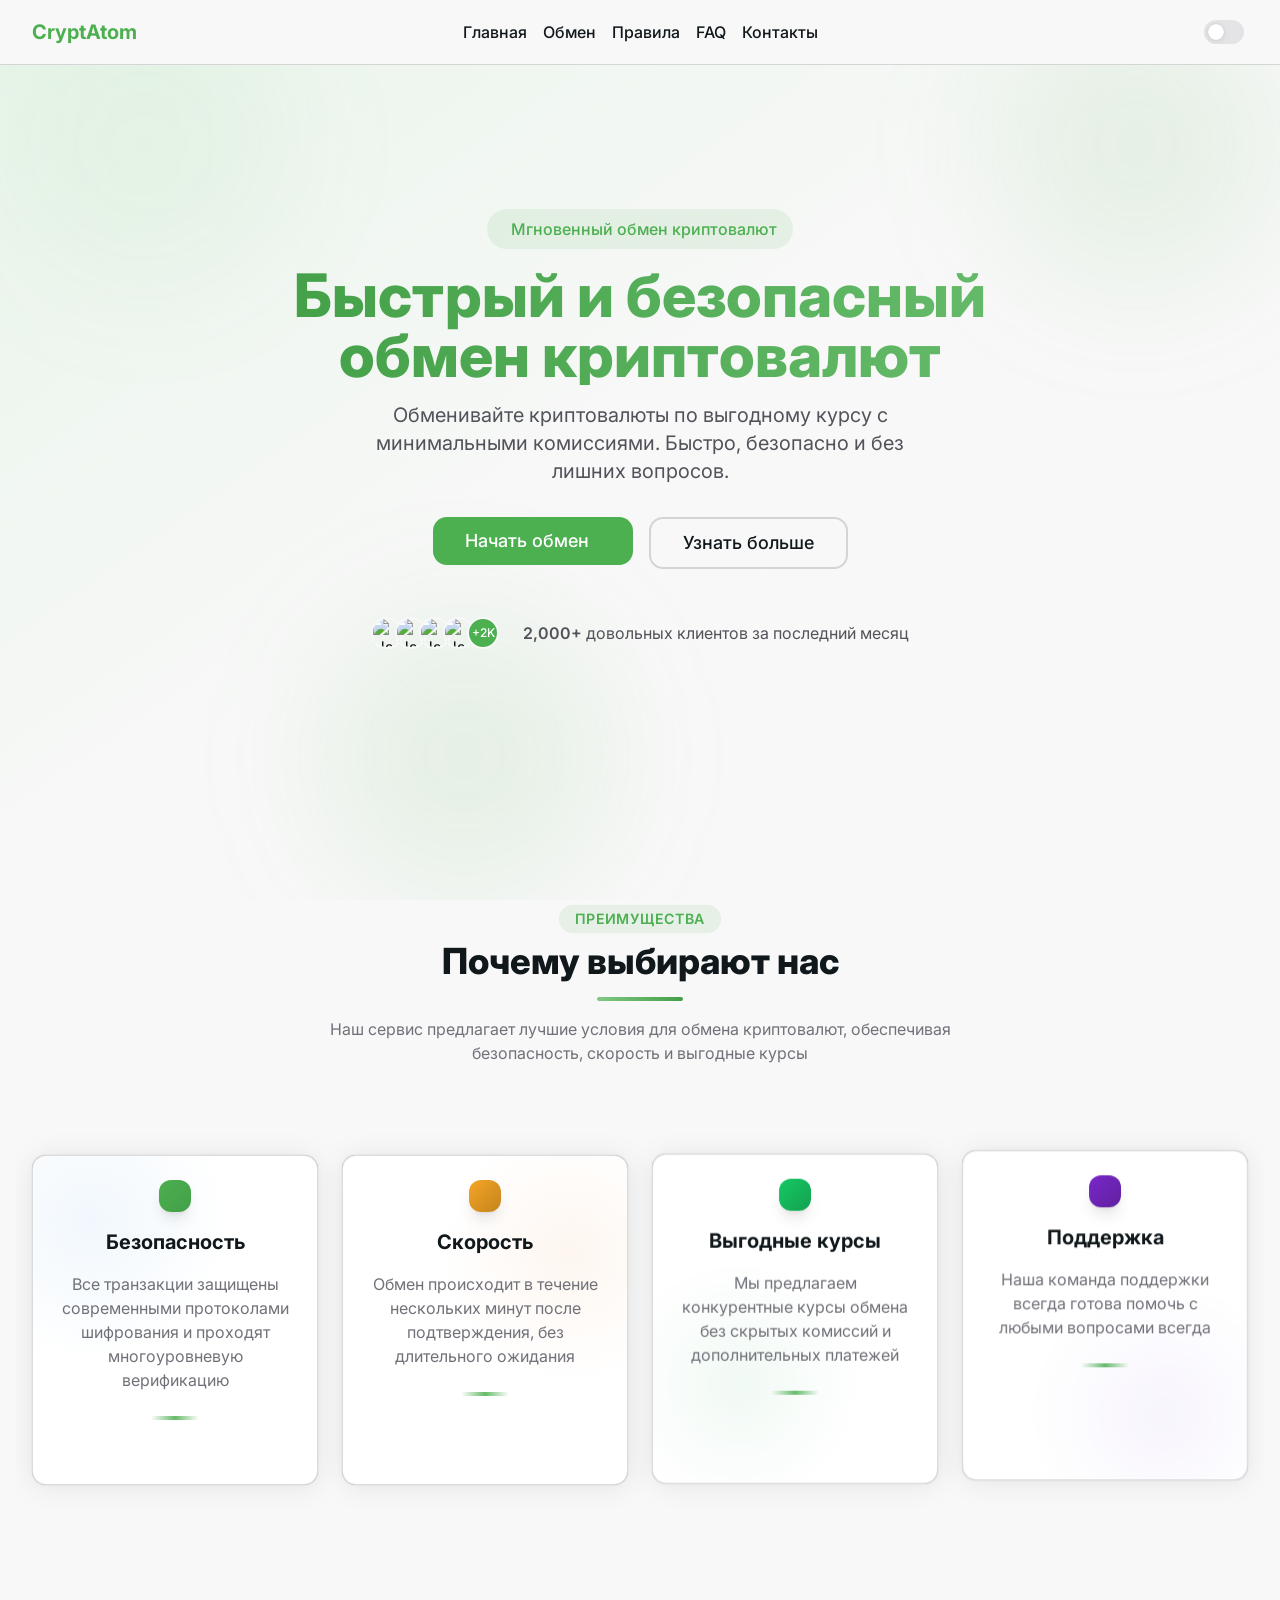
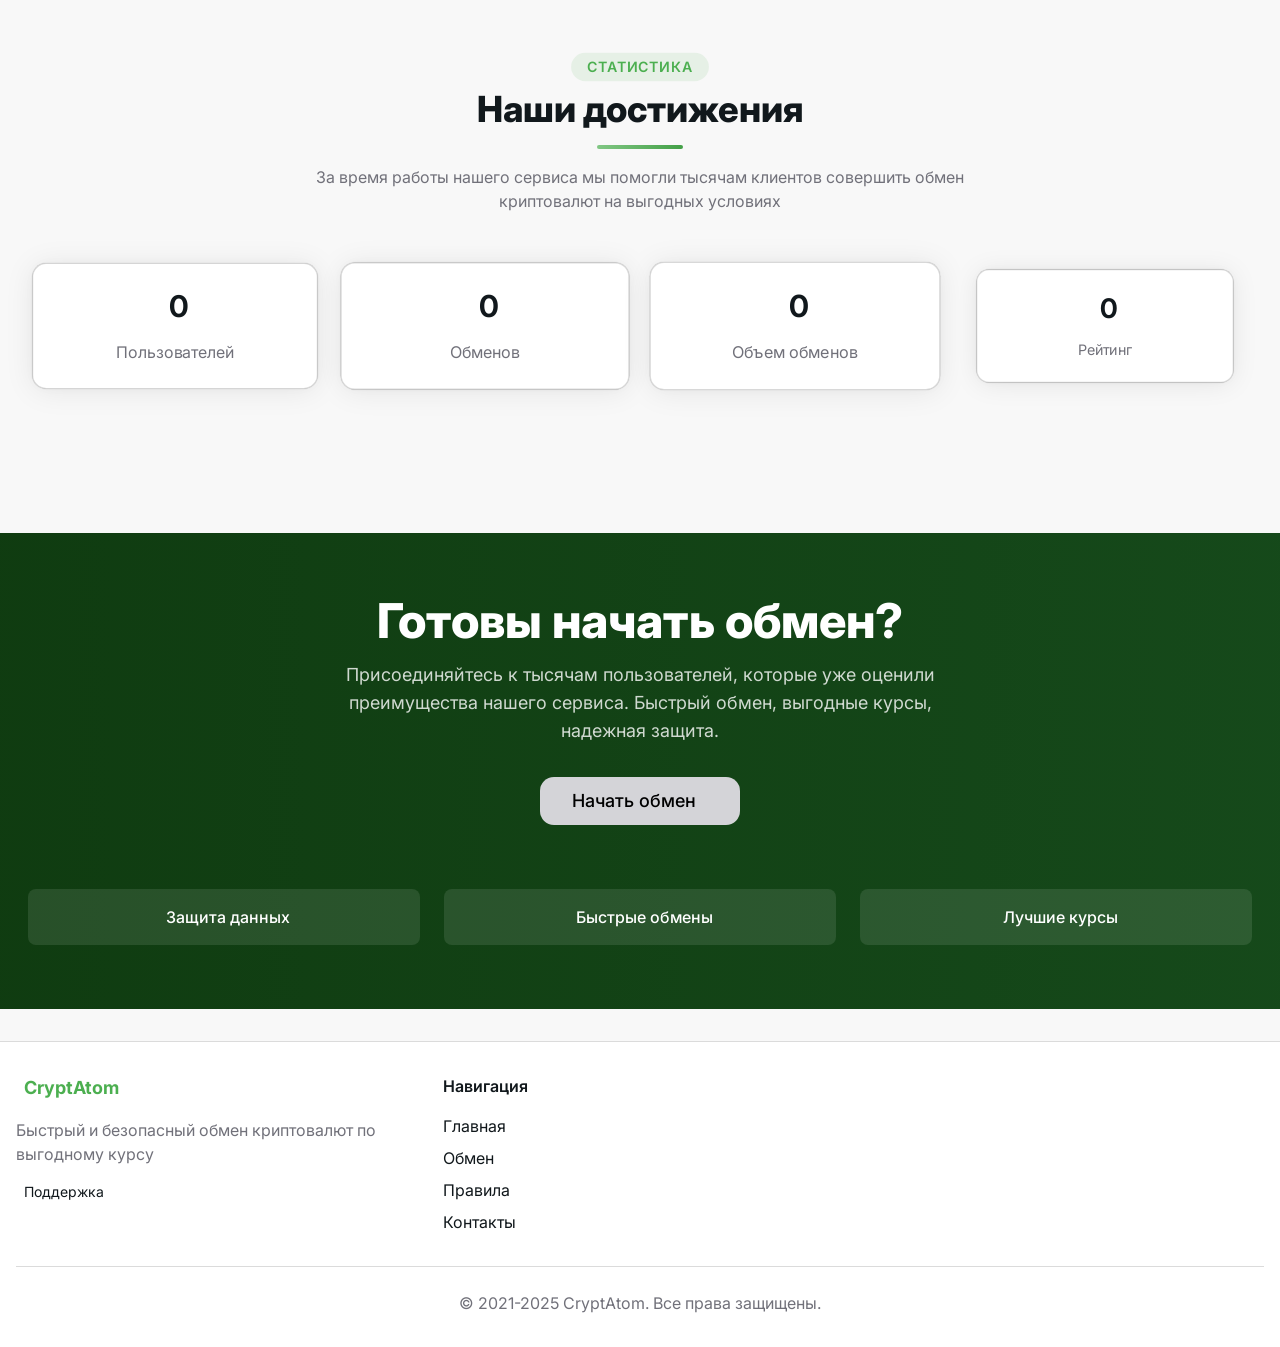
==== commit ed725008: "last" ====
--- a/index.html
+++ b/index.html
@@ -21,8 +21,8 @@
     <script src="_next/static/chunks/621-b82dd27744a57e65.js" async=""></script>
     <script src="_next/static/chunks/629-bac7dbb48e883aec.js" async=""></script>
     <script src="_next/static/chunks/app/page-ee3e20c31c9a5295.js" async=""></script>
-    <title>CryptoCoinHub</title>
-    <meta name="description" content="CryptoCoinHub - лучший обменик в снг" />
+    <title>CryptAtom</title>
+    <meta name="description" content="CryptAtom - лучший обменик в снг" />
     <link rel="icon" href="favicon.ico" />
     <script src="_next/static/chunks/polyfills-42372ed130431b0a.js" noModule=""></script>
 </head>
@@ -45,7 +45,7 @@
                             class="flex basis-0 flex-row flex-grow flex-nowrap justify-start bg-transparent items-center no-underline text-medium whitespace-nowrap box-border">
                             <a class="relative tap-highlight-transparent outline-none data-[focus-visible=true]:z-10 data-[focus-visible=true]:outline-2 data-[focus-visible=true]:outline-focus data-[focus-visible=true]:outline-offset-2 text-medium no-underline hover:opacity-80 active:opacity-disabled transition-opacity font-bold text-inherit flex items-center gap-2"
                                 href="index.html" tabindex="0" role="link"><span></span>
-                                <p class="text-primary text-xl">CryptoCoinHub</p>
+                                <p class="text-primary text-xl">CryptAtom</p>
                             </a></div>
                     </ul>
                     <ul class="h-full flex-row flex-nowrap items-center data-[justify=start]:justify-start data-[justify=start]:flex-grow data-[justify=start]:basis-0 data-[justify=center]:justify-center data-[justify=end]:justify-end data-[justify=end]:flex-grow data-[justify=end]:basis-0 max-md:hidden flex gap-4"
@@ -474,13 +474,13 @@
                     <div class="grid grid-cols-1 md:grid-cols-3 gap-8">
                         <div>
                             <div class="flex items-center gap-2 mb-4"><span></span>
-                                <h3 class="text-lg font-bold text-primary">CryptoCoinHub</h3>
+                                <h3 class="text-lg font-bold text-primary">CryptAtom</h3>
                             </div>
                             <p class="text-default-500 mb-4">Быстрый и безопасный обмен криптовалют по выгодному курсу
                             </p>
                             <div class="flex gap-4"><a
                                     class="relative tap-highlight-transparent outline-none data-[focus-visible=true]:z-10 data-[focus-visible=true]:outline-2 data-[focus-visible=true]:outline-focus data-[focus-visible=true]:outline-offset-2 text-medium text-foreground no-underline hover:opacity-80 active:opacity-disabled transition-opacity flex items-center gap-2"
-                                    aria-label="Telegram" href="https://t.me/cryptocoinhub_net" target="_blank"
+                                    aria-label="Telegram" href="https://t.me/CryptAtom_com" target="_blank"
                                     rel="noopener noreferrer" tabindex="0" role="link"><span></span>
                                     <div class="text-sm">Поддержка</div>
                                 </a></div>
@@ -509,7 +509,7 @@
                         </div>
                     </div>
                     <div class="border-t border-divider mt-8 pt-6 text-center text-default-500">
-                        <p>© 2024 CryptoCoinHub. Все права защищены.</p>
+                        <p>© 2024 CryptAtom. Все права защищены.</p>
                     </div>
                 </div>
             </footer>
@@ -520,7 +520,7 @@
     <script>self.__next_f.push([1, "1:\"$Sreact.fragment\"\n2:I[58909,[\"574\",\"static/chunks/574-11911871c786ce75.js\",\"527\",\"static/chunks/527-73f5bf5b595e9e9c.js\",\"177\",\"static/chunks/app/layout-f7f833cb6645767d.js\"],\"default\"]\n3:I[15244,[],\"\"]\n4:I[43866,[],\"\"]\n5:I[57033,[],\"ClientPageRoot\"]\n6:I[88542,[\"446\",\"static/chunks/446-f401d838b2f1fe6f.js\",\"574\",\"static/chunks/574-11911871c786ce75.js\",\"773\",\"static/chunks/773-eb578dd58d06168a.js\",\"527\",\"static/chunks/527-73f5bf5b595e9e9c.js\",\"621\",\"static/chunks/621-b82dd27744a57e65.js\",\"629\",\"static/chunks/629-bac7dbb48e883aec.js\",\"974\",\"static/chunks/app/page-ee3e20c31c9a5295.js\"],\"default\"]\n9:I[86213,[],\"OutletBoundary\"]\nb:I[86213,[],\"MetadataBoundary\"]\nd:I[86213,[],\"ViewportBoundary\"]\nf:I[34835,[],\"\"]\n:HL[\"/_next/static/css/76fdee3d57224645.css\",\"style\"]\n"])</script>
     <script>self.__next_f.push([1, "0:{\"P\":null,\"b\":\"SEM8c4wMUCp-Wo59DHj06\",\"p\":\"\",\"c\":[\"\",\"\"],\"i\":false,\"f\":[[[\"\",{\"children\":[\"__PAGE__\",{}]},\"$undefined\",\"$undefined\",true],[\"\",[\"$\",\"$1\",\"c\",{\"children\":[[[\"$\",\"link\",\"0\",{\"rel\":\"stylesheet\",\"href\":\"/_next/static/css/76fdee3d57224645.css\",\"precedence\":\"next\",\"crossOrigin\":\"$undefined\",\"nonce\":\"$undefined\"}]],[\"$\",\"html\",null,{\"lang\":\"en\",\"children\":[\"$\",\"body\",null,{\"className\":\"antialiased\",\"children\":[\"$\",\"$L2\",null,{\"children\":[\"$\",\"$L3\",null,{\"parallelRouterKey\":\"children\",\"segmentPath\":[\"children\"],\"error\":\"$undefined\",\"errorStyles\":\"$undefined\",\"errorScripts\":\"$undefined\",\"template\":[\"$\",\"$L4\",null,{}],\"templateStyles\":\"$undefined\",\"templateScripts\":\"$undefined\",\"notFound\":[[],[[\"$\",\"title\",null,{\"children\":\"404: This page could not be found.\"}],[\"$\",\"div\",null,{\"style\":{\"fontFamily\":\"system-ui,\\\"Segoe UI\\\",Roboto,Helvetica,Arial,sans-serif,\\\"Apple Color Emoji\\\",\\\"Segoe UI Emoji\\\"\",\"height\":\"100vh\",\"textAlign\":\"center\",\"display\":\"flex\",\"flexDirection\":\"column\",\"alignItems\":\"center\",\"justifyContent\":\"center\"},\"children\":[\"$\",\"div\",null,{\"children\":[[\"$\",\"style\",null,{\"dangerouslySetInnerHTML\":{\"__html\":\"body{color:#000;background:#fff;margin:0}.next-error-h1{border-right:1px solid rgba(0,0,0,.3)}@media (prefers-color-scheme:dark){body{color:#fff;background:#000}.next-error-h1{border-right:1px solid rgba(255,255,255,.3)}}\"}}],[\"$\",\"h1\",null,{\"className\":\"next-error-h1\",\"style\":{\"display\":\"inline-block\",\"margin\":\"0 20px 0 0\",\"padding\":\"0 23px 0 0\",\"fontSize\":24,\"fontWeight\":500,\"verticalAlign\":\"top\",\"lineHeight\":\"49px\"},\"children\":404}],[\"$\",\"div\",null,{\"style\":{\"display\":\"inline-block\"},\"children\":[\"$\",\"h2\",null,{\"style\":{\"fontSize\":14,\"fontWeight\":400,\"lineHeight\":\"49px\",\"margin\":0},\"children\":\"This page could not be found.\"}]}]]}]}]]],\"forbidden\":\"$undefined\",\"unauthorized\":\"$undefined\"}]}]}]}]]}],{\"children\":[\"__PAGE__\",[\"$\",\"$1\",\"c\",{\"children\":[[\"$\",\"$L5\",null,{\"Component\":\"$6\",\"searchParams\":{},\"params\":{},\"promises\":[\"$@7\",\"$@8\"]}],null,[\"$\",\"$L9\",null,{\"children\":\"$La\"}]]}],{},null,false]},null,false],[\"$\",\"$1\",\"h\",{\"children\":[null,[\"$\",\"$1\",\"eBOV64Sxh08rnNA9-pmur\",{\"children\":[[\"$\",\"$Lb\",null,{\"children\":\"$Lc\"}],[\"$\",\"$Ld\",null,{\"children\":\"$Le\"}],null]}]]}],false]],\"m\":\"$undefined\",\"G\":[\"$f\",\"$undefined\"],\"s\":false,\"S\":true}\n"])</script>
     <script>self.__next_f.push([1, "7:{}\n8:{}\n"])</script>
-    <script>self.__next_f.push([1, "e:[[\"$\",\"meta\",\"0\",{\"name\":\"viewport\",\"content\":\"width=device-width, initial-scale=1\"}]]\nc:[[\"$\",\"meta\",\"0\",{\"charSet\":\"utf-8\"}],[\"$\",\"title\",\"1\",{\"children\":\"CryptoCoinHub\"}],[\"$\",\"meta\",\"2\",{\"name\":\"description\",\"content\":\"CryptoCoinHub - лучший обменик в снг\"}],[\"$\",\"link\",\"3\",{\"rel\":\"icon\",\"href\":\"/favicon.ico\"}]]\n"])</script>
+    <script>self.__next_f.push([1, "e:[[\"$\",\"meta\",\"0\",{\"name\":\"viewport\",\"content\":\"width=device-width, initial-scale=1\"}]]\nc:[[\"$\",\"meta\",\"0\",{\"charSet\":\"utf-8\"}],[\"$\",\"title\",\"1\",{\"children\":\"CryptAtom\"}],[\"$\",\"meta\",\"2\",{\"name\":\"description\",\"content\":\"CryptAtom - лучший обменик в снг\"}],[\"$\",\"link\",\"3\",{\"rel\":\"icon\",\"href\":\"/favicon.ico\"}]]\n"])</script>
     <script>self.__next_f.push([1, "a:null\n"])</script>
 </body>
 
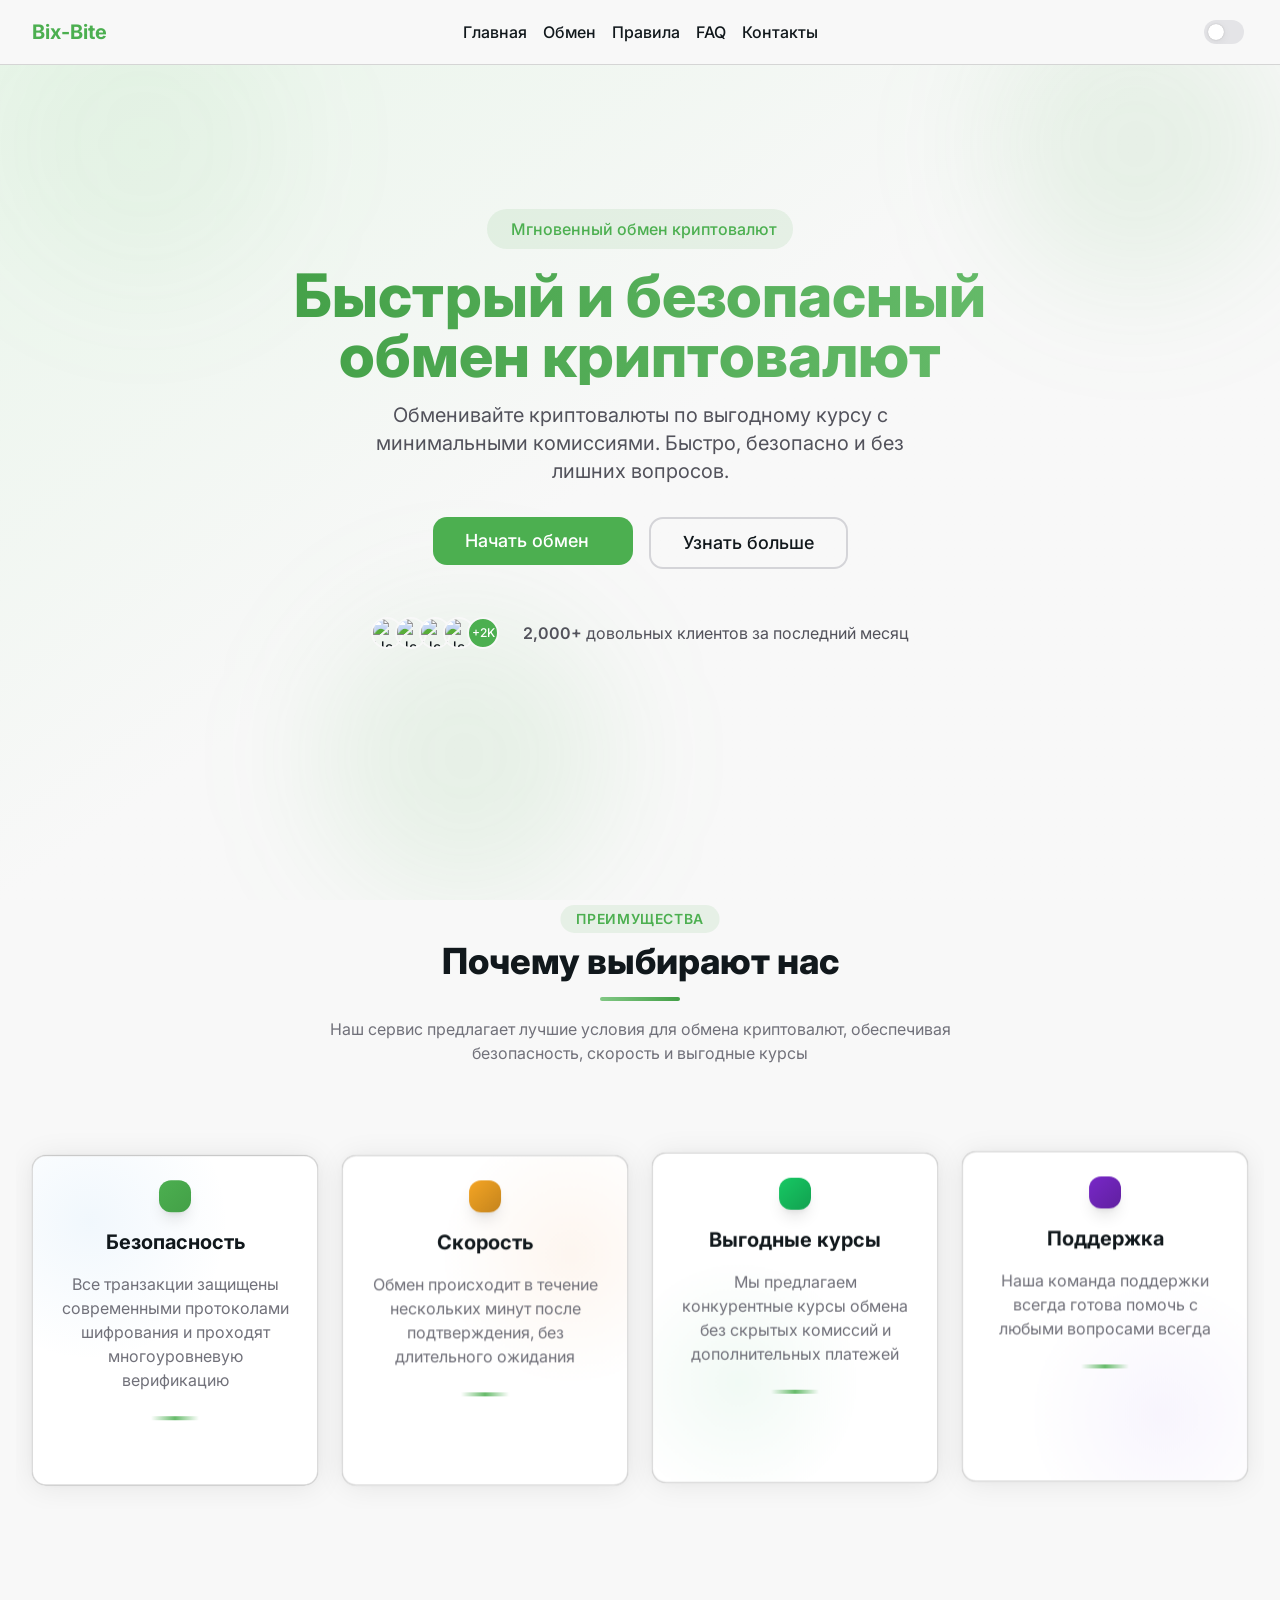
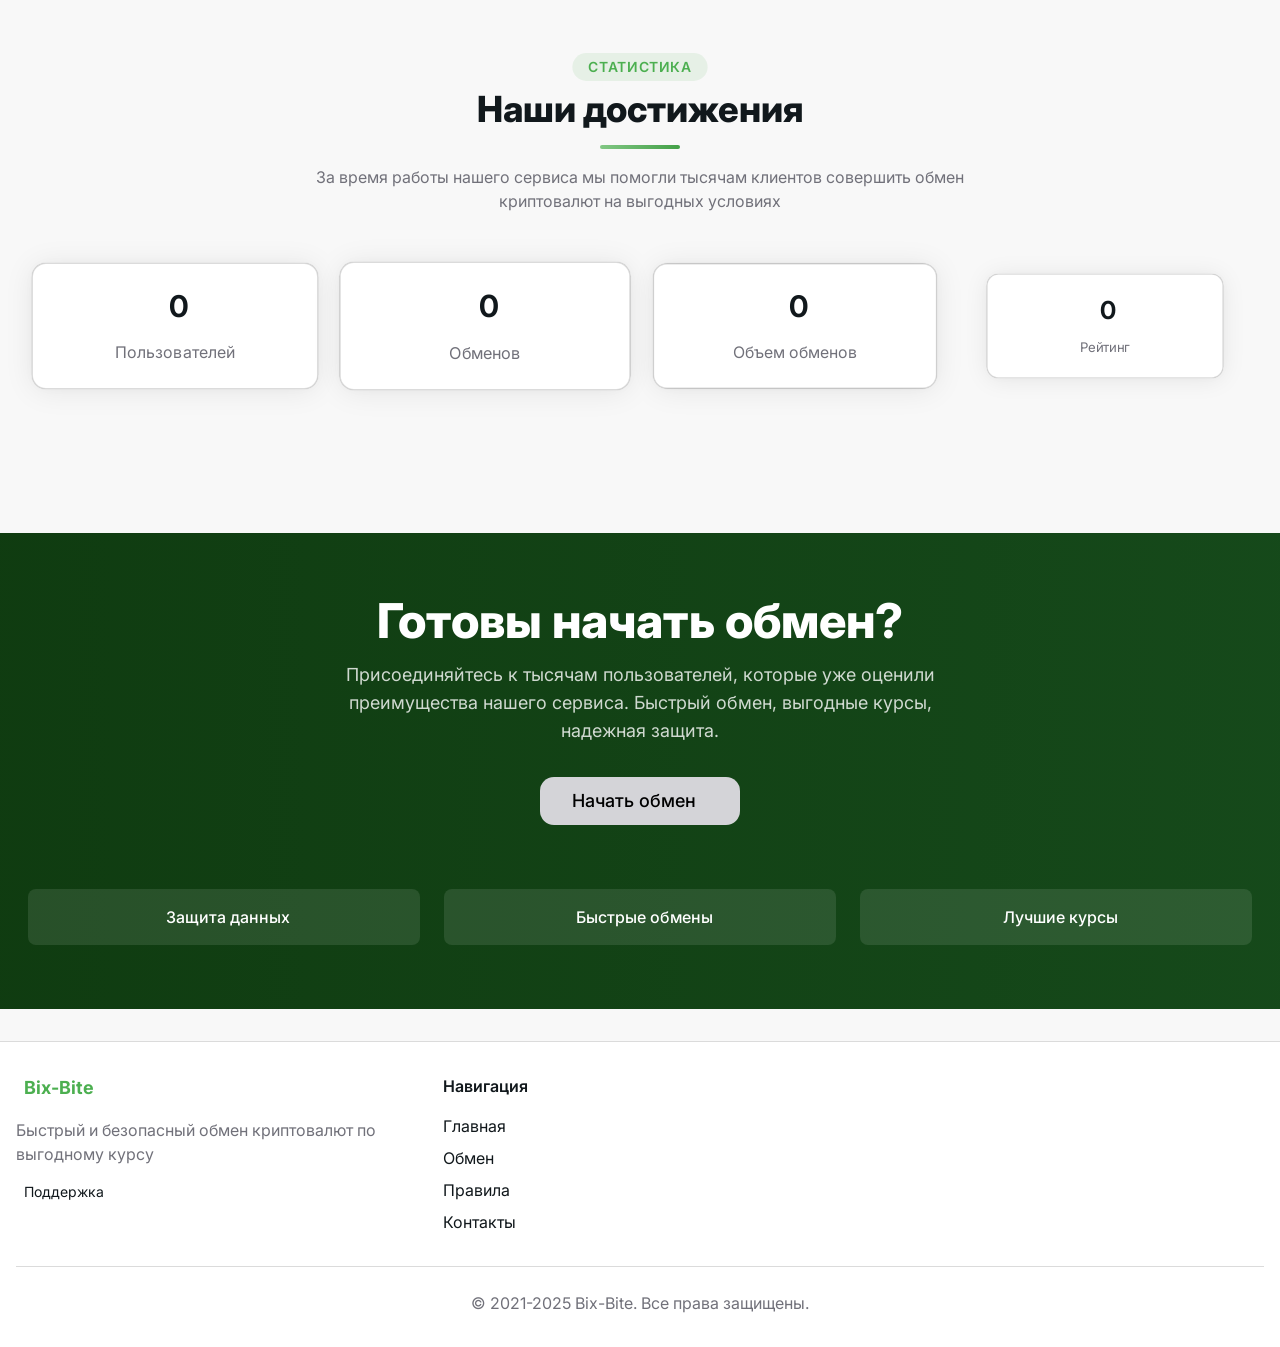
==== commit 460e9303: "last" ====
--- a/index.html
+++ b/index.html
@@ -21,8 +21,8 @@
     <script src="_next/static/chunks/621-b82dd27744a57e65.js" async=""></script>
     <script src="_next/static/chunks/629-bac7dbb48e883aec.js" async=""></script>
     <script src="_next/static/chunks/app/page-ee3e20c31c9a5295.js" async=""></script>
-    <title>CryptAtom</title>
-    <meta name="description" content="CryptAtom - лучший обменик в снг" />
+    <title>Bix-Bite</title>
+    <meta name="description" content="Bix-Bite - лучший обменик в снг" />
     <link rel="icon" href="favicon.ico" />
     <script src="_next/static/chunks/polyfills-42372ed130431b0a.js" noModule=""></script>
 </head>
@@ -45,7 +45,7 @@
                             class="flex basis-0 flex-row flex-grow flex-nowrap justify-start bg-transparent items-center no-underline text-medium whitespace-nowrap box-border">
                             <a class="relative tap-highlight-transparent outline-none data-[focus-visible=true]:z-10 data-[focus-visible=true]:outline-2 data-[focus-visible=true]:outline-focus data-[focus-visible=true]:outline-offset-2 text-medium no-underline hover:opacity-80 active:opacity-disabled transition-opacity font-bold text-inherit flex items-center gap-2"
                                 href="index.html" tabindex="0" role="link"><span></span>
-                                <p class="text-primary text-xl">CryptAtom</p>
+                                <p class="text-primary text-xl">Bix-Bite</p>
                             </a></div>
                     </ul>
                     <ul class="h-full flex-row flex-nowrap items-center data-[justify=start]:justify-start data-[justify=start]:flex-grow data-[justify=start]:basis-0 data-[justify=center]:justify-center data-[justify=end]:justify-end data-[justify=end]:flex-grow data-[justify=end]:basis-0 max-md:hidden flex gap-4"
@@ -474,13 +474,13 @@
                     <div class="grid grid-cols-1 md:grid-cols-3 gap-8">
                         <div>
                             <div class="flex items-center gap-2 mb-4"><span></span>
-                                <h3 class="text-lg font-bold text-primary">CryptAtom</h3>
+                                <h3 class="text-lg font-bold text-primary">Bix-Bite</h3>
                             </div>
                             <p class="text-default-500 mb-4">Быстрый и безопасный обмен криптовалют по выгодному курсу
                             </p>
                             <div class="flex gap-4"><a
                                     class="relative tap-highlight-transparent outline-none data-[focus-visible=true]:z-10 data-[focus-visible=true]:outline-2 data-[focus-visible=true]:outline-focus data-[focus-visible=true]:outline-offset-2 text-medium text-foreground no-underline hover:opacity-80 active:opacity-disabled transition-opacity flex items-center gap-2"
-                                    aria-label="Telegram" href="https://t.me/CryptAtom_com" target="_blank"
+                                    aria-label="Telegram" href="https://t.me/bixbite_ex" target="_blank"
                                     rel="noopener noreferrer" tabindex="0" role="link"><span></span>
                                     <div class="text-sm">Поддержка</div>
                                 </a></div>
@@ -509,7 +509,7 @@
                         </div>
                     </div>
                     <div class="border-t border-divider mt-8 pt-6 text-center text-default-500">
-                        <p>© 2024 CryptAtom. Все права защищены.</p>
+                        <p>© 2024 Bix-Bite. Все права защищены.</p>
                     </div>
                 </div>
             </footer>
@@ -520,7 +520,7 @@
     <script>self.__next_f.push([1, "1:\"$Sreact.fragment\"\n2:I[58909,[\"574\",\"static/chunks/574-11911871c786ce75.js\",\"527\",\"static/chunks/527-73f5bf5b595e9e9c.js\",\"177\",\"static/chunks/app/layout-f7f833cb6645767d.js\"],\"default\"]\n3:I[15244,[],\"\"]\n4:I[43866,[],\"\"]\n5:I[57033,[],\"ClientPageRoot\"]\n6:I[88542,[\"446\",\"static/chunks/446-f401d838b2f1fe6f.js\",\"574\",\"static/chunks/574-11911871c786ce75.js\",\"773\",\"static/chunks/773-eb578dd58d06168a.js\",\"527\",\"static/chunks/527-73f5bf5b595e9e9c.js\",\"621\",\"static/chunks/621-b82dd27744a57e65.js\",\"629\",\"static/chunks/629-bac7dbb48e883aec.js\",\"974\",\"static/chunks/app/page-ee3e20c31c9a5295.js\"],\"default\"]\n9:I[86213,[],\"OutletBoundary\"]\nb:I[86213,[],\"MetadataBoundary\"]\nd:I[86213,[],\"ViewportBoundary\"]\nf:I[34835,[],\"\"]\n:HL[\"/_next/static/css/76fdee3d57224645.css\",\"style\"]\n"])</script>
     <script>self.__next_f.push([1, "0:{\"P\":null,\"b\":\"SEM8c4wMUCp-Wo59DHj06\",\"p\":\"\",\"c\":[\"\",\"\"],\"i\":false,\"f\":[[[\"\",{\"children\":[\"__PAGE__\",{}]},\"$undefined\",\"$undefined\",true],[\"\",[\"$\",\"$1\",\"c\",{\"children\":[[[\"$\",\"link\",\"0\",{\"rel\":\"stylesheet\",\"href\":\"/_next/static/css/76fdee3d57224645.css\",\"precedence\":\"next\",\"crossOrigin\":\"$undefined\",\"nonce\":\"$undefined\"}]],[\"$\",\"html\",null,{\"lang\":\"en\",\"children\":[\"$\",\"body\",null,{\"className\":\"antialiased\",\"children\":[\"$\",\"$L2\",null,{\"children\":[\"$\",\"$L3\",null,{\"parallelRouterKey\":\"children\",\"segmentPath\":[\"children\"],\"error\":\"$undefined\",\"errorStyles\":\"$undefined\",\"errorScripts\":\"$undefined\",\"template\":[\"$\",\"$L4\",null,{}],\"templateStyles\":\"$undefined\",\"templateScripts\":\"$undefined\",\"notFound\":[[],[[\"$\",\"title\",null,{\"children\":\"404: This page could not be found.\"}],[\"$\",\"div\",null,{\"style\":{\"fontFamily\":\"system-ui,\\\"Segoe UI\\\",Roboto,Helvetica,Arial,sans-serif,\\\"Apple Color Emoji\\\",\\\"Segoe UI Emoji\\\"\",\"height\":\"100vh\",\"textAlign\":\"center\",\"display\":\"flex\",\"flexDirection\":\"column\",\"alignItems\":\"center\",\"justifyContent\":\"center\"},\"children\":[\"$\",\"div\",null,{\"children\":[[\"$\",\"style\",null,{\"dangerouslySetInnerHTML\":{\"__html\":\"body{color:#000;background:#fff;margin:0}.next-error-h1{border-right:1px solid rgba(0,0,0,.3)}@media (prefers-color-scheme:dark){body{color:#fff;background:#000}.next-error-h1{border-right:1px solid rgba(255,255,255,.3)}}\"}}],[\"$\",\"h1\",null,{\"className\":\"next-error-h1\",\"style\":{\"display\":\"inline-block\",\"margin\":\"0 20px 0 0\",\"padding\":\"0 23px 0 0\",\"fontSize\":24,\"fontWeight\":500,\"verticalAlign\":\"top\",\"lineHeight\":\"49px\"},\"children\":404}],[\"$\",\"div\",null,{\"style\":{\"display\":\"inline-block\"},\"children\":[\"$\",\"h2\",null,{\"style\":{\"fontSize\":14,\"fontWeight\":400,\"lineHeight\":\"49px\",\"margin\":0},\"children\":\"This page could not be found.\"}]}]]}]}]]],\"forbidden\":\"$undefined\",\"unauthorized\":\"$undefined\"}]}]}]}]]}],{\"children\":[\"__PAGE__\",[\"$\",\"$1\",\"c\",{\"children\":[[\"$\",\"$L5\",null,{\"Component\":\"$6\",\"searchParams\":{},\"params\":{},\"promises\":[\"$@7\",\"$@8\"]}],null,[\"$\",\"$L9\",null,{\"children\":\"$La\"}]]}],{},null,false]},null,false],[\"$\",\"$1\",\"h\",{\"children\":[null,[\"$\",\"$1\",\"eBOV64Sxh08rnNA9-pmur\",{\"children\":[[\"$\",\"$Lb\",null,{\"children\":\"$Lc\"}],[\"$\",\"$Ld\",null,{\"children\":\"$Le\"}],null]}]]}],false]],\"m\":\"$undefined\",\"G\":[\"$f\",\"$undefined\"],\"s\":false,\"S\":true}\n"])</script>
     <script>self.__next_f.push([1, "7:{}\n8:{}\n"])</script>
-    <script>self.__next_f.push([1, "e:[[\"$\",\"meta\",\"0\",{\"name\":\"viewport\",\"content\":\"width=device-width, initial-scale=1\"}]]\nc:[[\"$\",\"meta\",\"0\",{\"charSet\":\"utf-8\"}],[\"$\",\"title\",\"1\",{\"children\":\"CryptAtom\"}],[\"$\",\"meta\",\"2\",{\"name\":\"description\",\"content\":\"CryptAtom - лучший обменик в снг\"}],[\"$\",\"link\",\"3\",{\"rel\":\"icon\",\"href\":\"/favicon.ico\"}]]\n"])</script>
+    <script>self.__next_f.push([1, "e:[[\"$\",\"meta\",\"0\",{\"name\":\"viewport\",\"content\":\"width=device-width, initial-scale=1\"}]]\nc:[[\"$\",\"meta\",\"0\",{\"charSet\":\"utf-8\"}],[\"$\",\"title\",\"1\",{\"children\":\"Bix-Bite\"}],[\"$\",\"meta\",\"2\",{\"name\":\"description\",\"content\":\"Bix-Bite - лучший обменик в снг\"}],[\"$\",\"link\",\"3\",{\"rel\":\"icon\",\"href\":\"/favicon.ico\"}]]\n"])</script>
     <script>self.__next_f.push([1, "a:null\n"])</script>
 </body>
 
